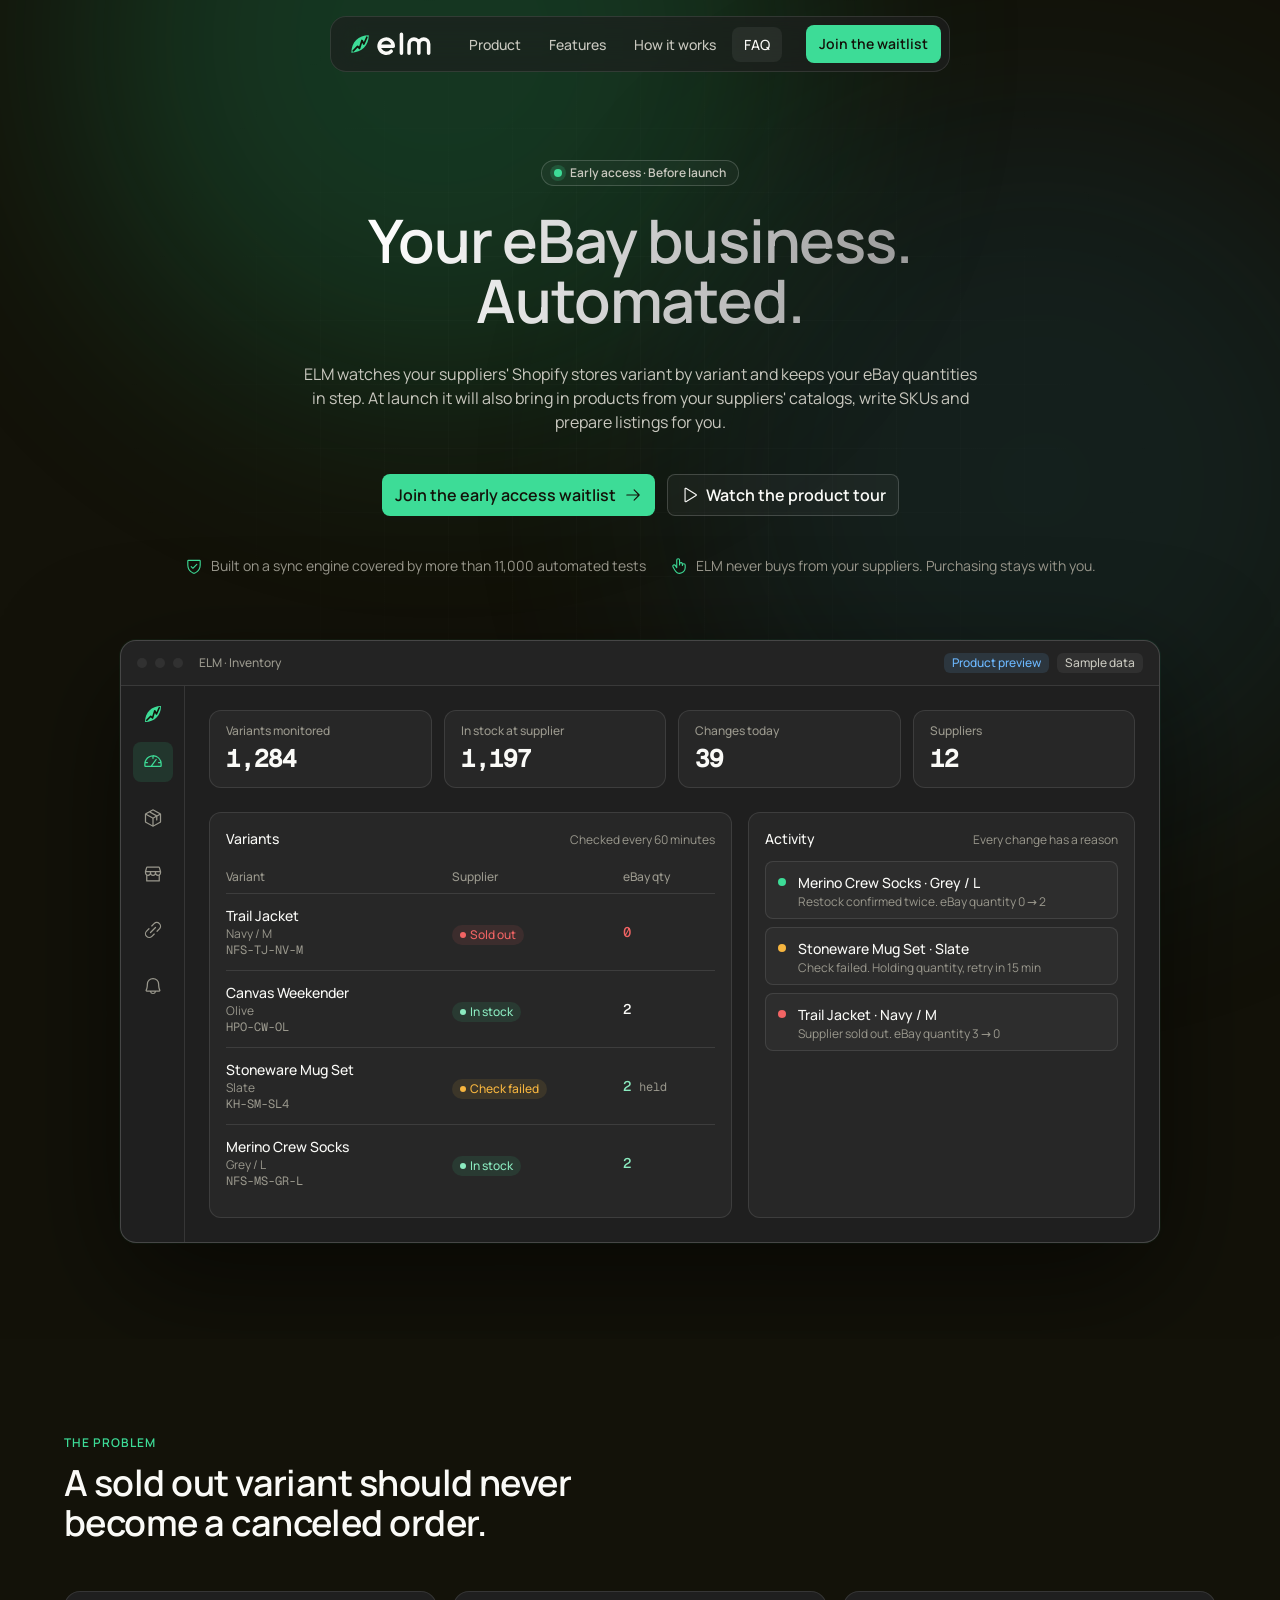
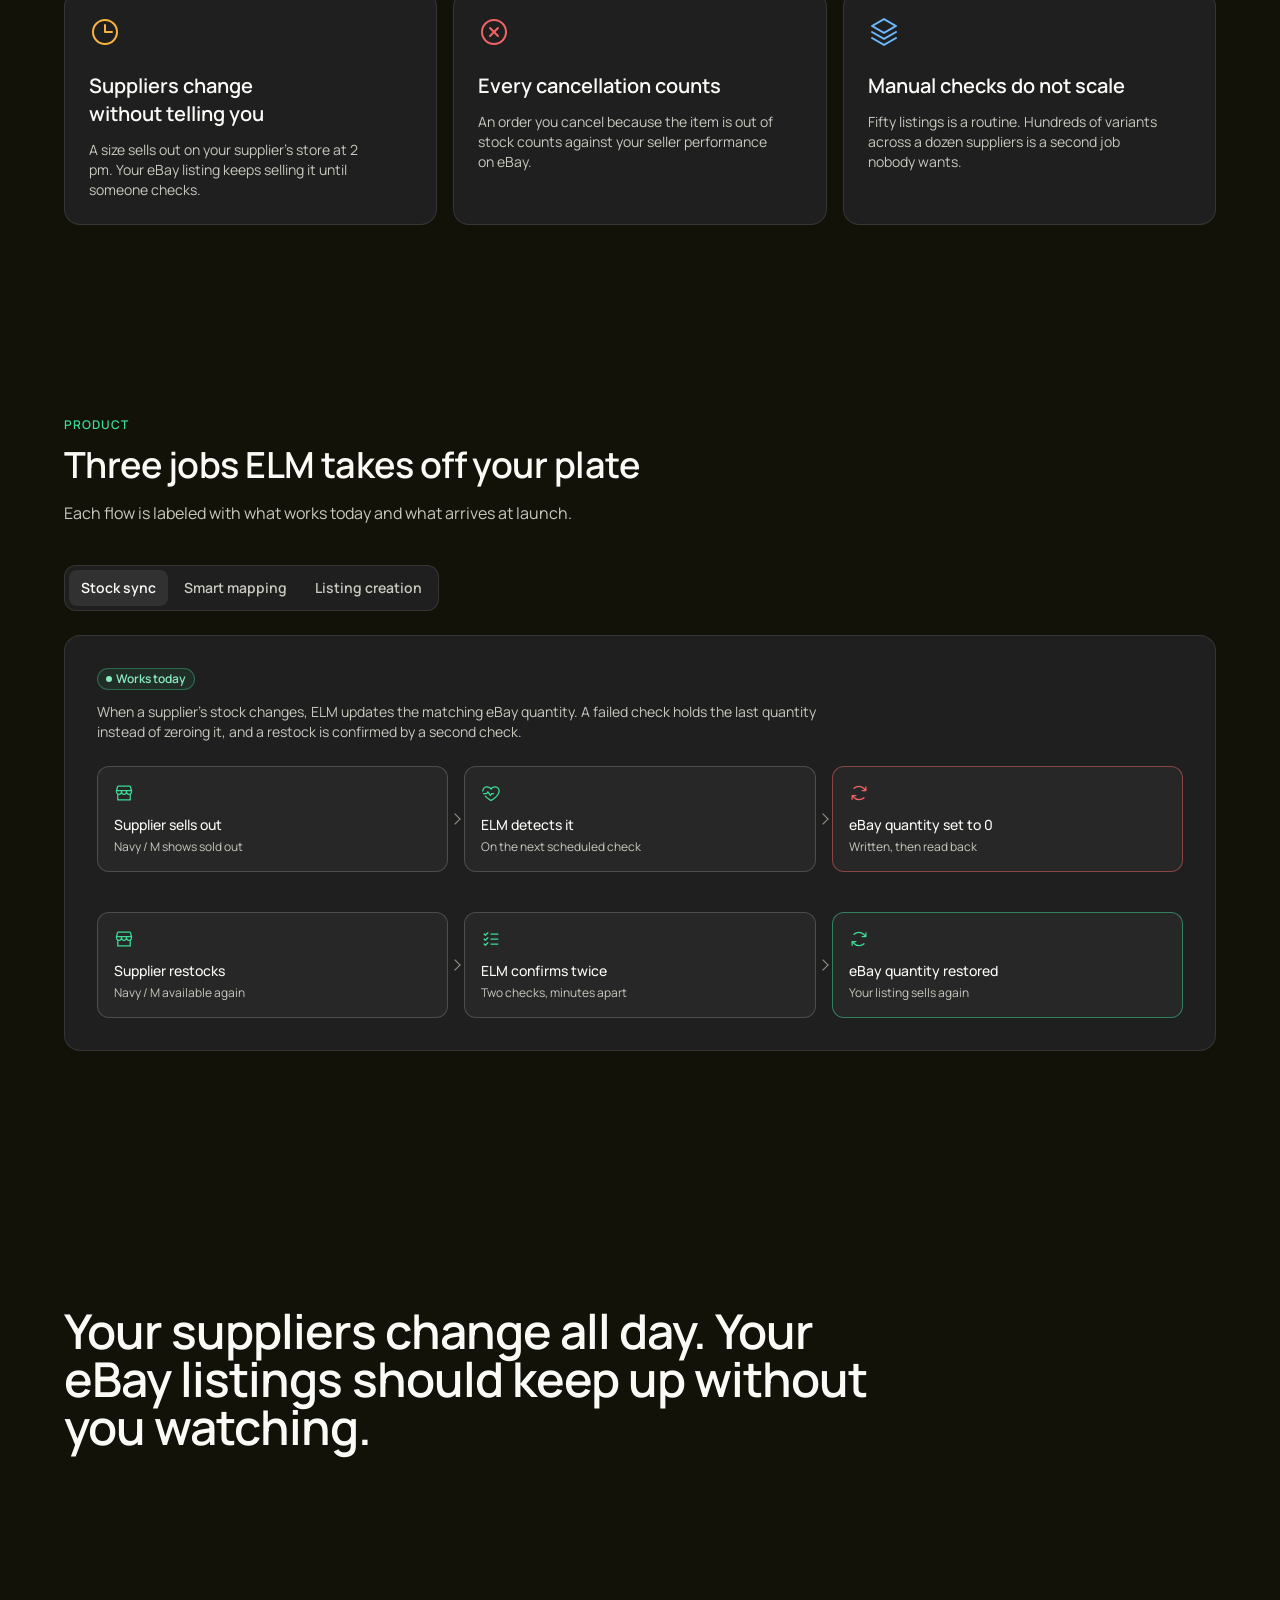
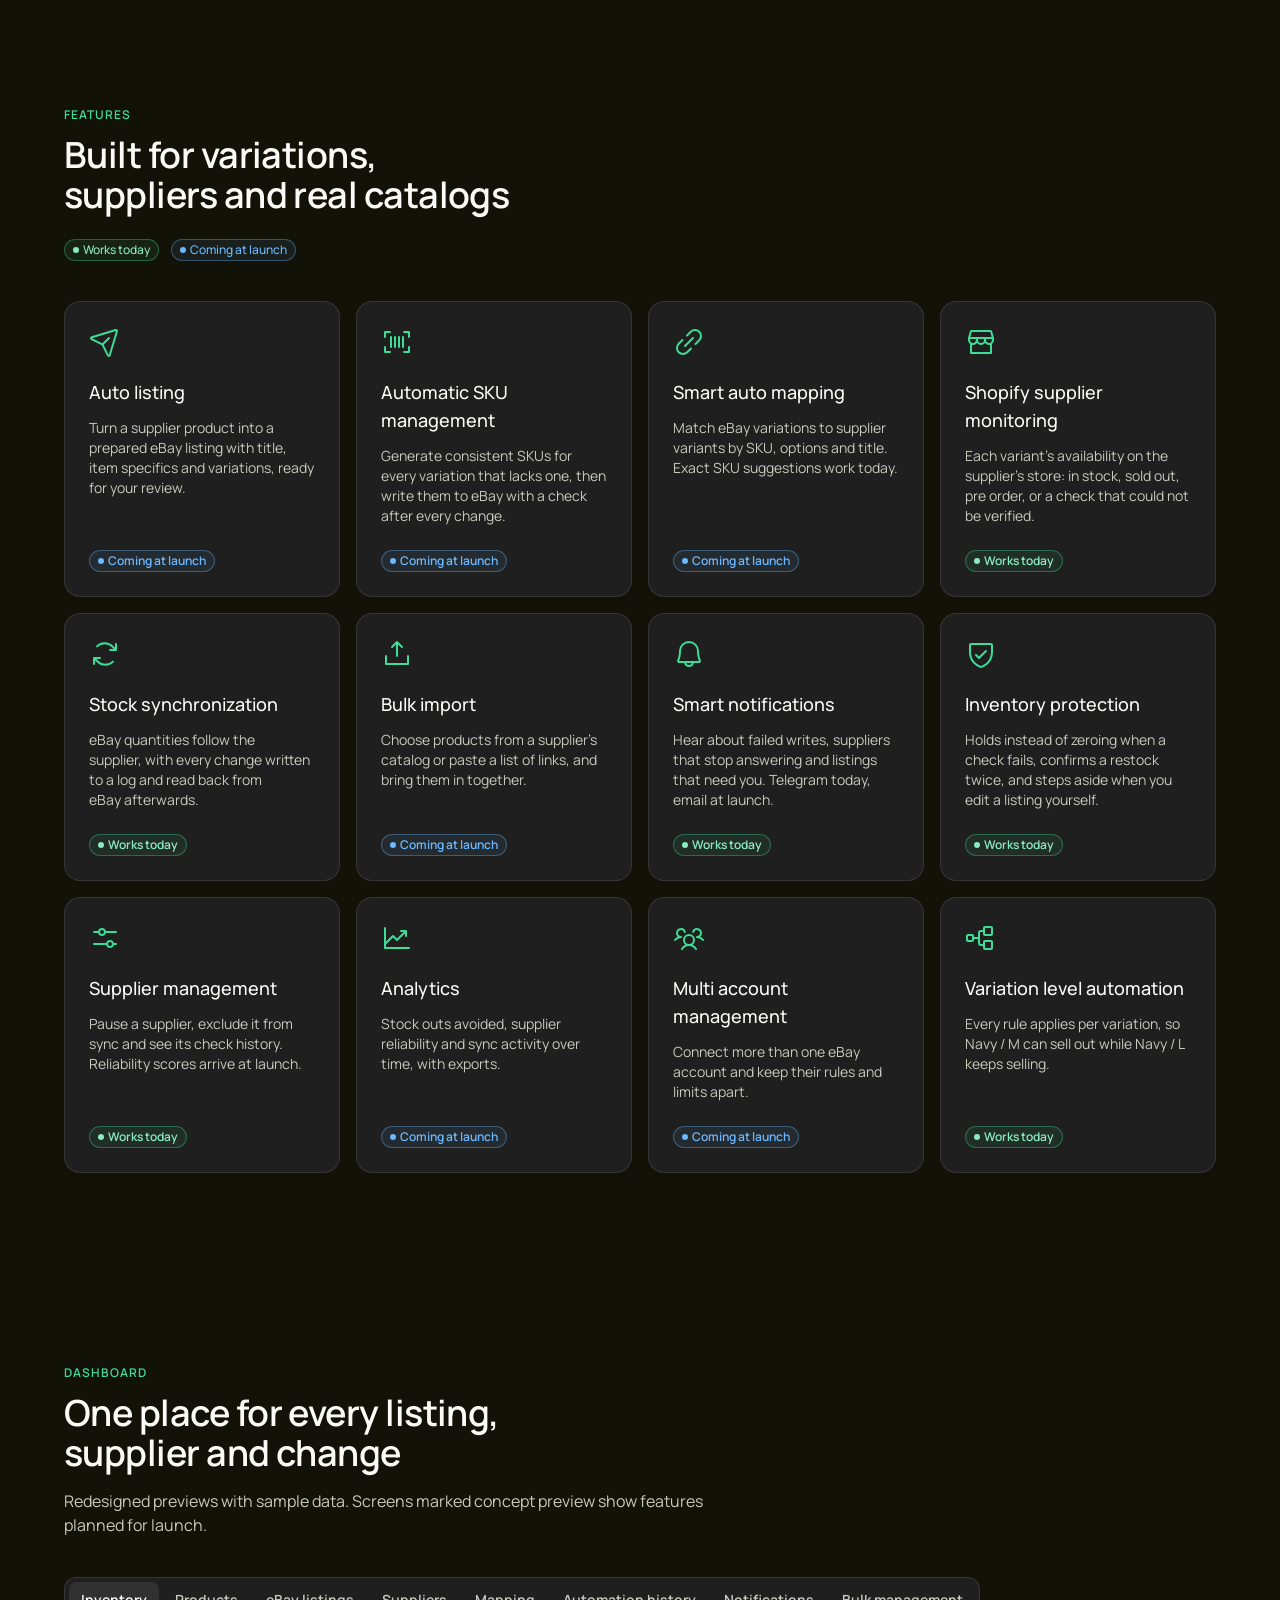
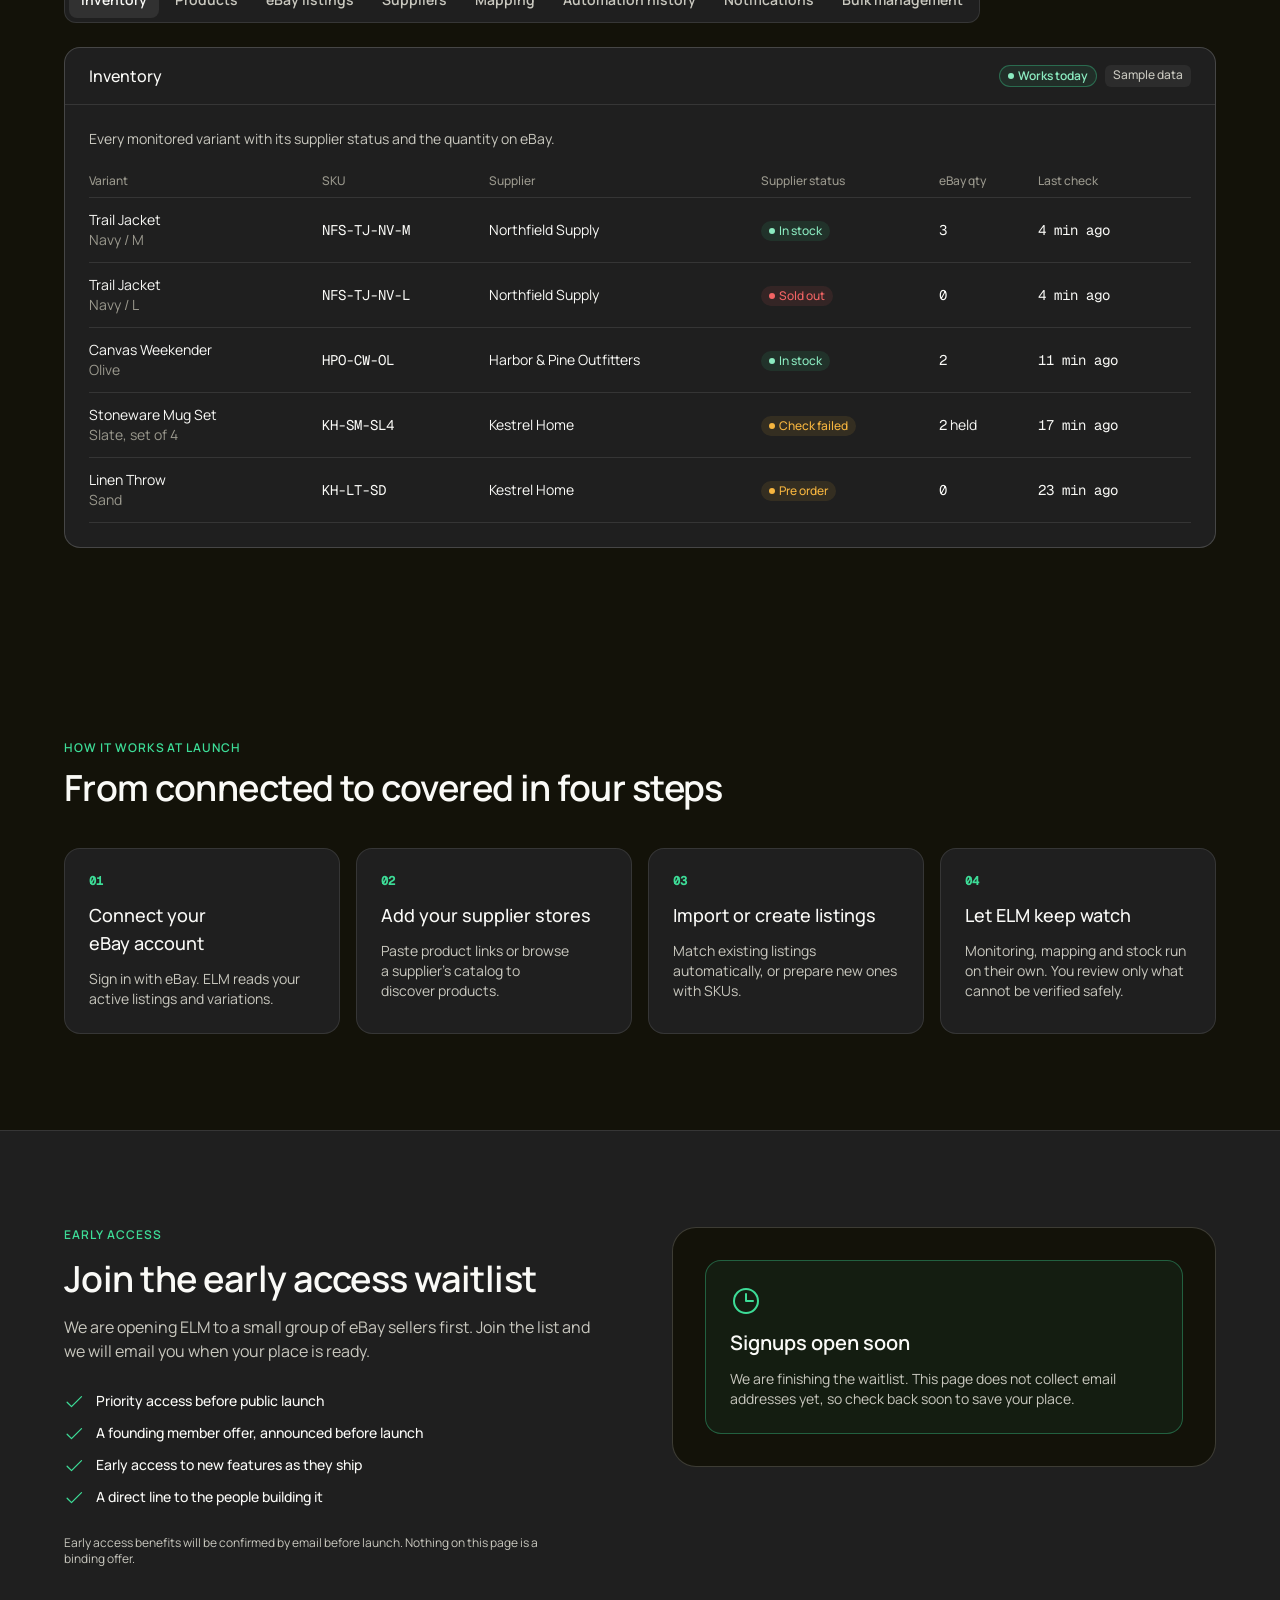
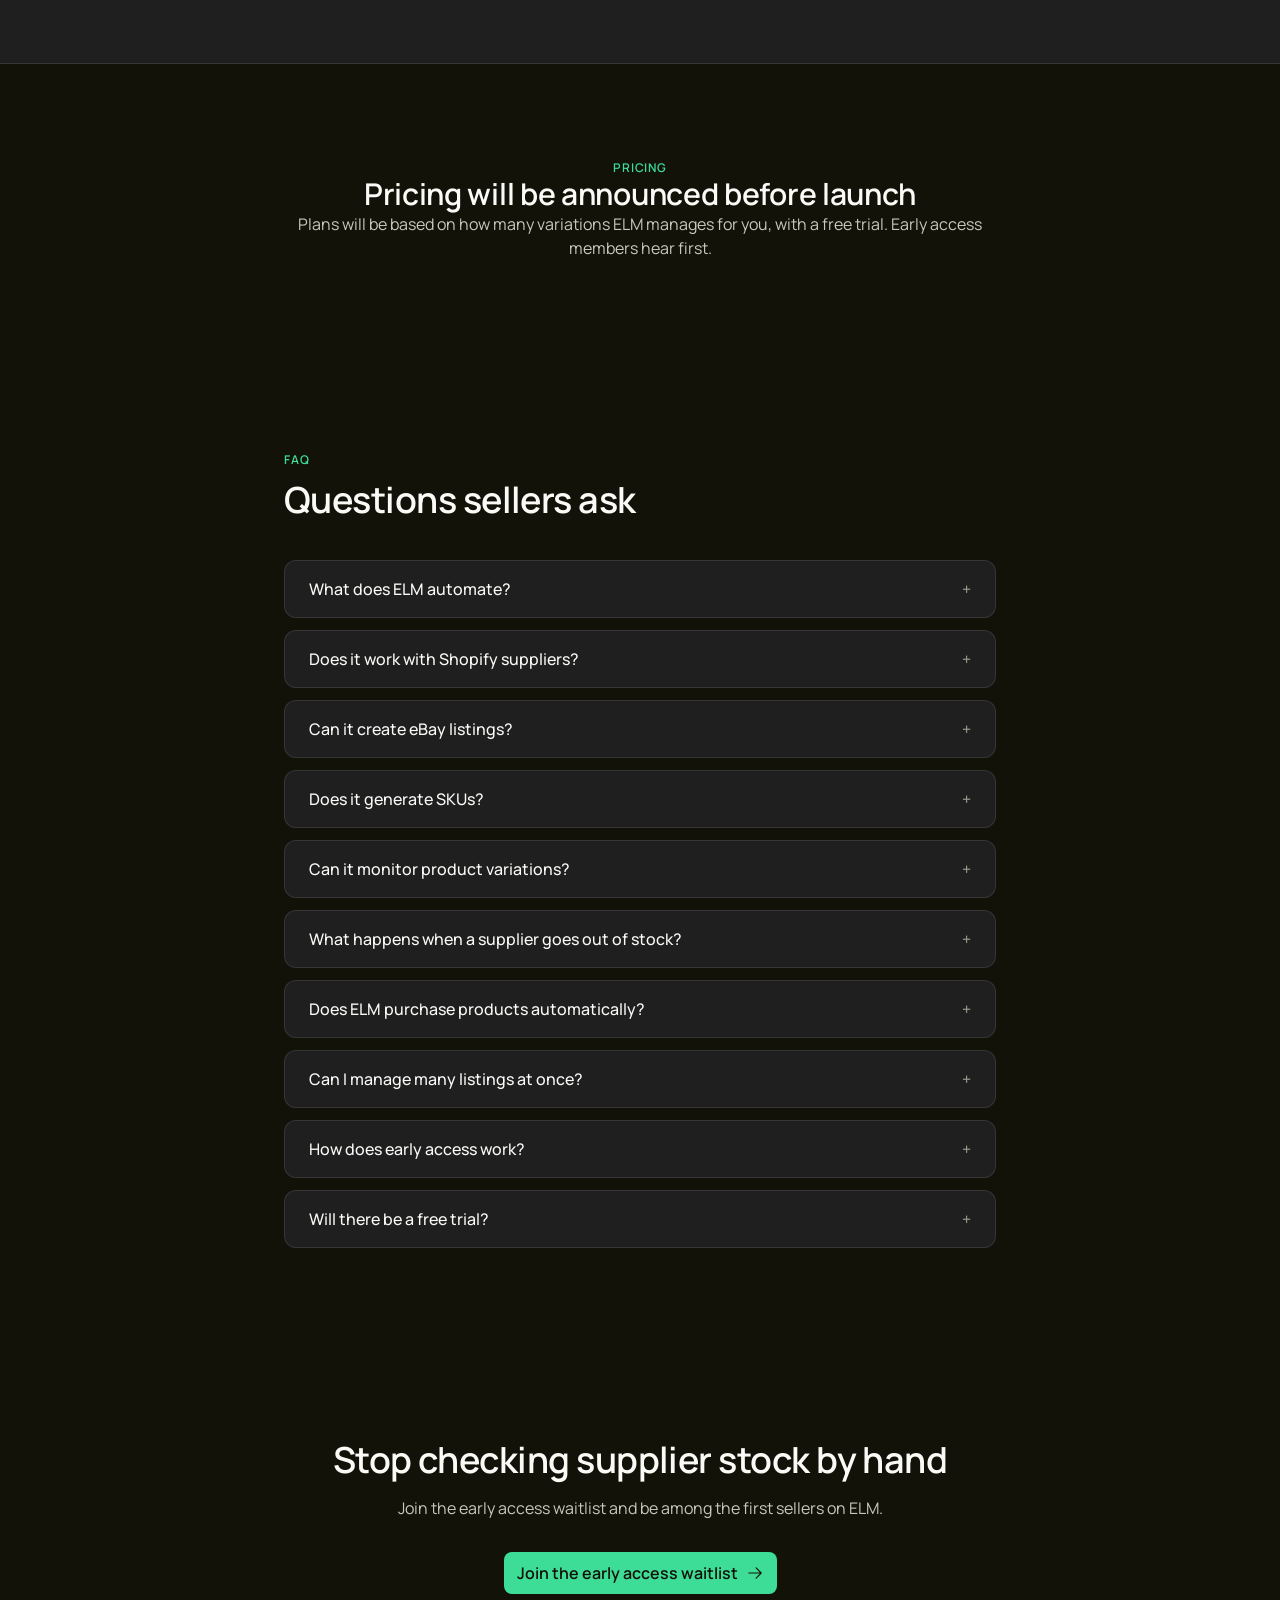
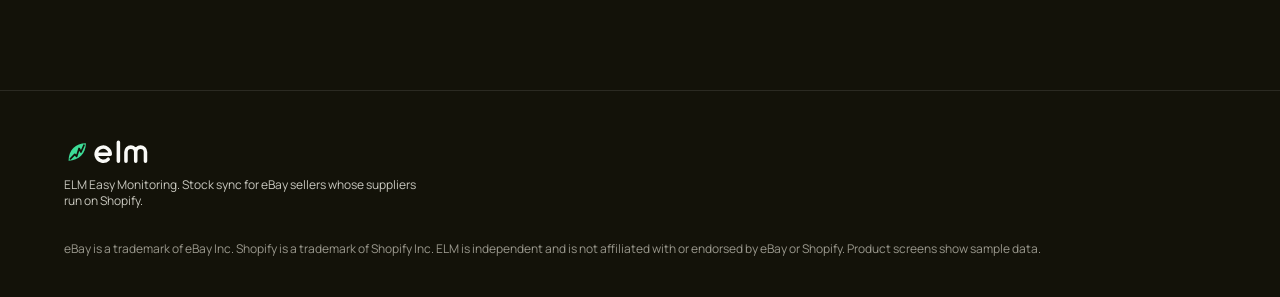
==== index.html @ cf402d4b "ELM pre-launch landing page" ====
<!doctype html>
<html lang="en" class="no-js" data-mode="static">
<head>
  <meta charset="utf-8">
  <meta name="viewport" content="width=device-width, initial-scale=1">
  <title>ELM Easy Monitoring: eBay stock sync for sellers with Shopify suppliers</title>
  <meta name="description" content="ELM keeps your eBay quantities in step with suppliers that run on Shopify, variant by variant, and shows the reason for every change. Join the early access waitlist.">
  <meta name="theme-color" content="#131209">
  <meta name="color-scheme" content="dark">
  <link rel="canonical" href="https://bazzoka.github.io/elm-pre-launch/">
  <meta property="og:type" content="website">
  <meta property="og:site_name" content="ELM Easy Monitoring">
  <meta property="og:title" content="ELM Easy Monitoring: your eBay business, automated">
  <meta property="og:description" content="Stock sync for eBay sellers whose suppliers run on Shopify. Variant level, with a reason for every change. Join the early access waitlist.">
  <meta property="og:image" content="https://bazzoka.github.io/elm-pre-launch/static/img/og.png">
  <meta property="og:image:width" content="1200">
  <meta property="og:image:height" content="630">
  <meta property="og:image:alt" content="ELM logo with the line: your eBay business, automated.">
  <meta name="twitter:card" content="summary_large_image">
  <meta name="twitter:title" content="ELM Easy Monitoring">
  <meta name="twitter:description" content="Stock sync for eBay sellers whose suppliers run on Shopify. Join the early access waitlist.">
  <meta name="twitter:image" content="https://bazzoka.github.io/elm-pre-launch/static/img/og.png">
  <link rel="icon" type="image/svg+xml" href="favicon.svg">
  <link rel="apple-touch-icon" href="static/img/apple-touch-icon.png">
  <link rel="preload" href="brand/fonts/manrope-latin-600-normal.woff2" as="font" type="font/woff2" crossorigin>
  <link rel="preload" href="brand/fonts/manrope-latin-400-normal.woff2" as="font" type="font/woff2" crossorigin>
  <link rel="stylesheet" href="brand/tokens.css">
  <link rel="stylesheet" href="static/css/site.css">
  <script src="static/js/site.js" defer></script>
  <script type="application/ld+json">{"@context": "https://schema.org", "@type": "FAQPage", "mainEntity": [{"@type": "Question", "name": "What does ELM automate?", "acceptedAnswer": {"@type": "Answer", "text": "Today ELM watches your suppliers' product pages and updates the available quantity on your existing eBay listings and variations, with safety rules and a log of every change. At launch it adds product discovery, listing creation, SKU generation, smart mapping and bulk tools."}}, {"@type": "Question", "name": "Does it work with Shopify suppliers?", "acceptedAnswer": {"@type": "Answer", "text": "Yes. ELM is built for suppliers whose online stores run on Shopify. Some stores hide stock levels or block automated checks; ELM tells you when a store cannot be read reliably instead of guessing."}}, {"@type": "Question", "name": "Can it create eBay listings?", "acceptedAnswer": {"@type": "Answer", "text": "Listing creation is coming at launch. ELM will prepare listings from supplier products with titles, item specifics, variations and SKUs, and you review them before they go live. It is not available yet."}}, {"@type": "Question", "name": "Does it generate SKUs?", "acceptedAnswer": {"@type": "Answer", "text": "Automatic SKU generation is coming at launch. Today ELM reads the SKUs you already have and suggests mappings when they match exactly."}}, {"@type": "Question", "name": "Can it monitor product variations?", "acceptedAnswer": {"@type": "Answer", "text": "Yes, and this works today. Every check and every stock change is per variation, so one size or color can sell out without touching the others."}}, {"@type": "Question", "name": "What happens when a supplier goes out of stock?", "acceptedAnswer": {"@type": "Answer", "text": "On the next check ELM sets the matching eBay quantity to zero and records why. When the supplier restocks, ELM confirms it with a second check before selling again. If a check simply fails, ELM holds the last known quantity for a set time instead of zeroing your listing."}}, {"@type": "Question", "name": "Does ELM purchase products automatically?", "acceptedAnswer": {"@type": "Answer", "text": "No. ELM never buys from your suppliers or completes a checkout. You stay in control of where and how you buy, and you are responsible for following eBay's selling policies."}}, {"@type": "Question", "name": "Can I manage many listings at once?", "acceptedAnswer": {"@type": "Answer", "text": "Monitoring and sync already run across all mapped listings. Bulk import and bulk listing management arrive at launch."}}, {"@type": "Question", "name": "How does early access work?", "acceptedAnswer": {"@type": "Answer", "text": "Join the waitlist and confirm your email. We will invite sellers in small groups before public launch and email you when your place is ready. Early access benefits will be confirmed by email before launch."}}, {"@type": "Question", "name": "Will there be a free trial?", "acceptedAnswer": {"@type": "Answer", "text": "Yes, a free trial is planned for launch. Its length and limits will be announced with pricing."}}]}</script>
</head>
<body>
<a class="skip-link button-sm" href="#main">Skip to content</a>

<header class="nav-wrap">
  <nav class="nav" aria-label="Main">
    <a class="nav-logo" href="./" aria-label="ELM home"><img src="brand/logo/elm-logo-on-dark.svg" alt="ELM" width="99" height="30"></a>
    <ul class="nav-links" id="nav-links">
      <li><a class="title-4" href="#product">Product</a></li>
      <li><a class="title-4" href="#features">Features</a></li>
      <li><a class="title-4" href="#how">How it works</a></li>
      <li><a class="title-4" href="#faq">FAQ</a></li>
    </ul>
    <a class="btn btn-primary button-sm nav-cta" href="#waitlist" data-cta="nav">Join the waitlist</a>
    <button class="nav-toggle" type="button" aria-expanded="false" aria-controls="mobile-menu" aria-label="Open menu">
      <span></span><span></span>
    </button>
  </nav>
  <div class="mobile-menu" id="mobile-menu" hidden>
    <a class="heading-5" href="#product">Product</a>
    <a class="heading-5" href="#features">Features</a>
    <a class="heading-5" href="#how">How it works</a>
    <a class="heading-5" href="#faq">FAQ</a>
    <a class="btn btn-primary button-md" href="#waitlist" data-cta="mobile-menu">Join the waitlist</a>
  </div>
</header>

<main id="main">

  <!-- HERO -->
  <section class="hero" aria-labelledby="hero-title">
    <div class="hero-bg" aria-hidden="true"><div class="glow g1"></div><div class="glow g2"></div><div class="grid-lines"></div></div>
    <div class="container hero-inner">
      <p class="chip chip-brand caption-3"><span class="dot"></span>Early access · Before launch</p>
      <h1 id="hero-title" class="heading-1 hero-title">Your eBay business.<br>Automated.</h1>
      <p class="hero-sub body-3">ELM watches your suppliers' Shopify stores variant by variant and keeps your eBay quantities in step. At launch it will also bring in products from your suppliers' catalogs, write SKUs and prepare listings for you.</p>
      <div class="hero-actions">
        <a class="btn btn-primary button-md" href="#waitlist" data-cta="hero">Join the early access waitlist<svg class="i" aria-hidden="true"><use href="static/img/icons.svg#i-arrow-right"/></svg></a>
        <button class="btn btn-ghost button-md" type="button" data-open-video data-cta="hero-video"><svg class="i" aria-hidden="true"><use href="static/img/icons.svg#i-play"/></svg>Watch the product tour</button>
      </div>
      <ul class="proof caption-2">
        <li><svg class="i" aria-hidden="true"><use href="static/img/icons.svg#i-shield-check"/></svg>Built on a sync engine covered by more than 11,000 automated tests</li>
        <li><svg class="i" aria-hidden="true"><use href="static/img/icons.svg#i-hand-pointing"/></svg>ELM never buys from your suppliers. Purchasing stays with you.</li>
      </ul>
    </div>

    <div class="container">
      <figure class="app-frame reveal" aria-label="Product preview of the ELM dashboard with sample data">
        <div class="app-top">
          <span class="dots" aria-hidden="true"><i></i><i></i><i></i></span>
          <span class="caption-4 app-title">ELM · Inventory</span>
          <span class="label-row"><span class="tag caption-4">Product preview</span><span class="tag tag-muted caption-4">Sample data</span></span>
        </div>
        <div class="app-body">
          <aside class="app-side" aria-hidden="true">
            <img src="brand/logo/elm-mark.svg" alt="" width="24" height="24">
            <span class="side-item on"><svg class="i"><use href="static/img/icons.svg#i-gauge"/></svg></span>
            <span class="side-item"><svg class="i"><use href="static/img/icons.svg#i-package"/></svg></span>
            <span class="side-item"><svg class="i"><use href="static/img/icons.svg#i-storefront"/></svg></span>
            <span class="side-item"><svg class="i"><use href="static/img/icons.svg#i-link-simple"/></svg></span>
            <span class="side-item"><svg class="i"><use href="static/img/icons.svg#i-bell"/></svg></span>
          </aside>
          <div class="app-main">
            <div class="kpis">
              <div class="kpi"><span class="caption-4">Variants monitored</span><span class="heading-5 mono">1,284</span></div>
              <div class="kpi"><span class="caption-4">In stock at supplier</span><span class="heading-5 mono">1,197</span></div>
              <div class="kpi"><span class="caption-4">Changes today</span><span class="heading-5 mono" id="kpi-changes">37</span></div>
              <div class="kpi"><span class="caption-4">Suppliers</span><span class="heading-5 mono">12</span></div>
            </div>
            <div class="app-grid">
              <div class="panel">
                <div class="panel-head"><span class="title-4">Variants</span><span class="caption-5 muted">Checked every 60 minutes</span></div>
                <table class="vt" aria-label="Sample variants">
                  <thead><tr><th class="caption-4">Variant</th><th class="caption-4">Supplier</th><th class="caption-4">eBay qty</th></tr></thead>
                  <tbody id="hero-rows">
                    <tr data-row="0"><td><span class="body-5">Trail Jacket</span><span class="caption-5 muted">Navy / M</span><span class="caption-5 muted mono">NFS-TJ-NV-M</span></td><td><span class="st st-in caption-4">In stock</span></td><td class="mono body-5 q">3</td></tr>
                    <tr data-row="1"><td><span class="body-5">Canvas Weekender</span><span class="caption-5 muted">Olive</span><span class="caption-5 muted mono">HPO-CW-OL</span></td><td><span class="st st-in caption-4">In stock</span></td><td class="mono body-5 q">2</td></tr>
                    <tr data-row="2"><td><span class="body-5">Stoneware Mug Set</span><span class="caption-5 muted">Slate</span><span class="caption-5 muted mono">KH-SM-SL4</span></td><td><span class="st st-unk caption-4">Check failed</span></td><td class="mono body-5 q">2 <span class="caption-5 muted">held</span></td></tr>
                    <tr data-row="3"><td><span class="body-5">Merino Crew Socks</span><span class="caption-5 muted">Grey / L</span><span class="caption-5 muted mono">NFS-MS-GR-L</span></td><td><span class="st st-out caption-4">Sold out</span></td><td class="mono body-5 q">0</td></tr>
                  </tbody>
                </table>
              </div>
              <div class="panel feed-panel">
                <div class="panel-head"><span class="title-4">Activity</span><span class="caption-5 muted">Every change has a reason</span></div>
                <ol class="feed" id="hero-feed" aria-live="off"></ol>
              </div>
            </div>
          </div>
        </div>
      </figure>
    </div>
  </section>

  <!-- PROBLEM -->
  <section class="section" id="problem" aria-labelledby="problem-title">
    <div class="container">
      <p class="eyebrow caption-3">The problem</p>
      <h2 id="problem-title" class="heading-3 section-title reveal">A sold out variant should never<br>become a canceled order.</h2>
      <div class="cards-3">
        <article class="card reveal">
          <svg class="i i-lg amber" aria-hidden="true"><use href="static/img/icons.svg#i-clock"/></svg>
          <h3 class="heading-6">Suppliers change without telling you</h3>
          <p class="body-6 muted">A size sells out on your supplier's store at 2 pm. Your eBay listing keeps selling it until someone checks.</p>
        </article>
        <article class="card reveal">
          <svg class="i i-lg red" aria-hidden="true"><use href="static/img/icons.svg#i-x-circle"/></svg>
          <h3 class="heading-6">Every cancellation counts</h3>
          <p class="body-6 muted">An order you cancel because the item is out of stock counts against your seller performance on eBay.</p>
        </article>
        <article class="card reveal">
          <svg class="i i-lg sky" aria-hidden="true"><use href="static/img/icons.svg#i-stack"/></svg>
          <h3 class="heading-6">Manual checks do not scale</h3>
          <p class="body-6 muted">Fifty listings is a routine. Hundreds of variants across a dozen suppliers is a second job nobody wants.</p>
        </article>
      </div>
    </div>
  </section>

  <!-- WORKFLOWS -->
  <section class="section" id="product" aria-labelledby="product-title">
    <div class="container">
      <p class="eyebrow caption-3">Product</p>
      <h2 id="product-title" class="heading-3 section-title reveal">Three jobs ELM takes off your plate</h2>
      <p class="section-sub body-3 muted reveal">Each flow is labeled with what works today and what arrives at launch.</p>
      <div class="tabs" role="tablist" aria-label="Workflows">
        <button class="tab button-sm" role="tab" id="tab-sync" aria-controls="wf-sync" aria-selected="true">Stock sync</button>
        <button class="tab button-sm" role="tab" id="tab-map" aria-controls="wf-map" aria-selected="false" tabindex="-1">Smart mapping</button>
        <button class="tab button-sm" role="tab" id="tab-list" aria-controls="wf-list" aria-selected="false" tabindex="-1">Listing creation</button>
      </div>

      <div class="wf" role="tabpanel" id="wf-sync" aria-labelledby="tab-sync">
        <div class="wf-head"><span class="status status-today caption-3">Works today</span><p class="body-6 muted">When a supplier's stock changes, ELM updates the matching eBay quantity. A failed check holds the last quantity instead of zeroing it, and a restock is confirmed by a second check.</p></div>
        <div class="wf-lanes">
          <ol class="pipeline" aria-label="Supplier sells out">
            <li><svg class="i" aria-hidden="true"><use href="static/img/icons.svg#i-storefront"/></svg><span class="title-4">Supplier sells out</span><span class="caption-5 muted">Navy / M shows sold out</span></li>
            <li><svg class="i" aria-hidden="true"><use href="static/img/icons.svg#i-heartbeat"/></svg><span class="title-4">ELM detects it</span><span class="caption-5 muted">On the next scheduled check</span></li>
            <li class="end red-end"><svg class="i" aria-hidden="true"><use href="static/img/icons.svg#i-arrows-clockwise"/></svg><span class="title-4">eBay quantity set to 0</span><span class="caption-5 muted">Written, then read back</span></li>
          </ol>
          <ol class="pipeline" aria-label="Supplier restocks">
            <li><svg class="i" aria-hidden="true"><use href="static/img/icons.svg#i-storefront"/></svg><span class="title-4">Supplier restocks</span><span class="caption-5 muted">Navy / M available again</span></li>
            <li><svg class="i" aria-hidden="true"><use href="static/img/icons.svg#i-list-checks"/></svg><span class="title-4">ELM confirms twice</span><span class="caption-5 muted">Two checks, minutes apart</span></li>
            <li class="end green-end"><svg class="i" aria-hidden="true"><use href="static/img/icons.svg#i-arrows-clockwise"/></svg><span class="title-4">eBay quantity restored</span><span class="caption-5 muted">Your listing sells again</span></li>
          </ol>
        </div>
      </div>

      <div class="wf" role="tabpanel" id="wf-map" aria-labelledby="tab-map" hidden>
        <div class="wf-head"><span class="status status-mixed caption-3">Exact SKU match works today · Option and title matching at launch</span><p class="body-6 muted">ELM links each eBay variation to the supplier variant it depends on. Only a verified mapping can change your stock. Anything uncertain waits for your review.</p></div>
        <ol class="pipeline pipeline-6" aria-label="Mapping steps">
          <li><svg class="i" aria-hidden="true"><use href="static/img/icons.svg#i-tag"/></svg><span class="title-4">eBay listing</span><span class="caption-5 muted">Read from your account</span></li>
          <li><svg class="i" aria-hidden="true"><use href="static/img/icons.svg#i-magnifying-glass"/></svg><span class="title-4">Product identified</span><span class="caption-5 muted">By SKU, options, title</span></li>
          <li><svg class="i" aria-hidden="true"><use href="static/img/icons.svg#i-storefront"/></svg><span class="title-4">Supplier match</span><span class="caption-5 muted">The store you buy from</span></li>
          <li><svg class="i" aria-hidden="true"><use href="static/img/icons.svg#i-tree-structure"/></svg><span class="title-4">Variation match</span><span class="caption-5 muted">Navy / M to Navy / M</span></li>
          <li><svg class="i" aria-hidden="true"><use href="static/img/icons.svg#i-check-circle"/></svg><span class="title-4">Verified mapping</span><span class="caption-5 muted">Checked before sync</span></li>
          <li class="end green-end"><svg class="i" aria-hidden="true"><use href="static/img/icons.svg#i-heartbeat"/></svg><span class="title-4">Monitoring on</span><span class="caption-5 muted">Stock follows the supplier</span></li>
        </ol>
      </div>

      <div class="wf" role="tabpanel" id="wf-list" aria-labelledby="tab-list" hidden>
        <div class="wf-head"><span class="status status-launch caption-3">Coming at launch · Concept preview</span><p class="body-6 muted">Start from a supplier's store, pick products, and ELM prepares eBay listings with SKUs and variations for you to review and publish.</p></div>
        <ol class="pipeline pipeline-6" aria-label="Listing creation steps">
          <li><svg class="i" aria-hidden="true"><use href="static/img/icons.svg#i-link-simple"/></svg><span class="title-4">Supplier URL</span><span class="caption-5 muted">Paste a store link</span></li>
          <li><svg class="i" aria-hidden="true"><use href="static/img/icons.svg#i-magnifying-glass"/></svg><span class="title-4">Discover products</span><span class="caption-5 muted">Browse the catalog</span></li>
          <li><svg class="i" aria-hidden="true"><use href="static/img/icons.svg#i-list-checks"/></svg><span class="title-4">Select products</span><span class="caption-5 muted">One or hundreds</span></li>
          <li><svg class="i" aria-hidden="true"><use href="static/img/icons.svg#i-barcode"/></svg><span class="title-4">Generate SKUs</span><span class="caption-5 muted">One scheme, every variation</span></li>
          <li><svg class="i" aria-hidden="true"><use href="static/img/icons.svg#i-paper-plane-tilt"/></svg><span class="title-4">Create eBay listings</span><span class="caption-5 muted">Reviewed, then published</span></li>
          <li class="end green-end"><svg class="i" aria-hidden="true"><use href="static/img/icons.svg#i-heartbeat"/></svg><span class="title-4">Start monitoring</span><span class="caption-5 muted">Mapped from day one</span></li>
        </ol>
      </div>
    </div>
  </section>

  <!-- TAGLINE REVEAL -->
  <section class="section tagline" aria-label="What ELM does">
    <div class="container">
      <p class="heading-2 tagline-text" data-words>Your suppliers change all day. Your eBay listings should keep up without you watching.</p>
    </div>
  </section>

  <!-- FEATURES -->
  <section class="section" id="features" aria-labelledby="features-title">
    <div class="container">
      <p class="eyebrow caption-3">Features</p>
      <h2 id="features-title" class="heading-3 section-title reveal">Built for variations, suppliers and real catalogs</h2>
      <div class="legend caption-4"><span class="status status-today">Works today</span><span class="status status-launch">Coming at launch</span></div>
      <div class="features" id="feature-grid">
        <article class="feature reveal"><svg class="i i-lg" aria-hidden="true"><use href="static/img/icons.svg#i-paper-plane-tilt"/></svg><h3 class="title-2">Auto listing</h3><p class="body-6 muted">Turn a supplier product into a prepared eBay listing with title, item specifics and variations, ready for your review.</p><span class="status status-launch caption-3">Coming at launch</span></article>
        <article class="feature reveal"><svg class="i i-lg" aria-hidden="true"><use href="static/img/icons.svg#i-barcode"/></svg><h3 class="title-2">Automatic SKU management</h3><p class="body-6 muted">Generate consistent SKUs for every variation that lacks one, then write them to eBay with a check after every change.</p><span class="status status-launch caption-3">Coming at launch</span></article>
        <article class="feature reveal"><svg class="i i-lg" aria-hidden="true"><use href="static/img/icons.svg#i-link-simple"/></svg><h3 class="title-2">Smart auto mapping</h3><p class="body-6 muted">Match eBay variations to supplier variants by SKU, options and title. Exact SKU suggestions work today.</p><span class="status status-launch caption-3">Coming at launch</span></article>
        <article class="feature reveal"><svg class="i i-lg" aria-hidden="true"><use href="static/img/icons.svg#i-storefront"/></svg><h3 class="title-2">Shopify supplier monitoring</h3><p class="body-6 muted">Each variant's availability on the supplier's store: in stock, sold out, pre order, or a check that could not be verified.</p><span class="status status-today caption-3">Works today</span></article>
        <article class="feature reveal"><svg class="i i-lg" aria-hidden="true"><use href="static/img/icons.svg#i-arrows-clockwise"/></svg><h3 class="title-2">Stock synchronization</h3><p class="body-6 muted">eBay quantities follow the supplier, with every change written to a log and read back from eBay afterwards.</p><span class="status status-today caption-3">Works today</span></article>
        <article class="feature reveal"><svg class="i i-lg" aria-hidden="true"><use href="static/img/icons.svg#i-upload-simple"/></svg><h3 class="title-2">Bulk import</h3><p class="body-6 muted">Choose products from a supplier's catalog or paste a list of links, and bring them in together.</p><span class="status status-launch caption-3">Coming at launch</span></article>
        <article class="feature reveal"><svg class="i i-lg" aria-hidden="true"><use href="static/img/icons.svg#i-bell"/></svg><h3 class="title-2">Smart notifications</h3><p class="body-6 muted">Hear about failed writes, suppliers that stop answering and listings that need you. Telegram today, email at launch.</p><span class="status status-today caption-3">Works today</span></article>
        <article class="feature reveal"><svg class="i i-lg" aria-hidden="true"><use href="static/img/icons.svg#i-shield-check"/></svg><h3 class="title-2">Inventory protection</h3><p class="body-6 muted">Holds instead of zeroing when a check fails, confirms a restock twice, and steps aside when you edit a listing yourself.</p><span class="status status-today caption-3">Works today</span></article>
        <article class="feature reveal"><svg class="i i-lg" aria-hidden="true"><use href="static/img/icons.svg#i-sliders-horizontal"/></svg><h3 class="title-2">Supplier management</h3><p class="body-6 muted">Pause a supplier, exclude it from sync and see its check history. Reliability scores arrive at launch.</p><span class="status status-today caption-3">Works today</span></article>
        <article class="feature reveal"><svg class="i i-lg" aria-hidden="true"><use href="static/img/icons.svg#i-chart-line-up"/></svg><h3 class="title-2">Analytics</h3><p class="body-6 muted">Stock outs avoided, supplier reliability and sync activity over time, with exports.</p><span class="status status-launch caption-3">Coming at launch</span></article>
        <article class="feature reveal"><svg class="i i-lg" aria-hidden="true"><use href="static/img/icons.svg#i-users-three"/></svg><h3 class="title-2">Multi account management</h3><p class="body-6 muted">Connect more than one eBay account and keep their rules and limits apart.</p><span class="status status-launch caption-3">Coming at launch</span></article>
        <article class="feature reveal"><svg class="i i-lg" aria-hidden="true"><use href="static/img/icons.svg#i-tree-structure"/></svg><h3 class="title-2">Variation level automation</h3><p class="body-6 muted">Every rule applies per variation, so Navy / M can sell out while Navy / L keeps selling.</p><span class="status status-today caption-3">Works today</span></article>
      </div>
    </div>
  </section>

  <!-- DASHBOARD SHOWCASE -->
  <section class="section" id="showcase" aria-labelledby="showcase-title">
    <div class="container">
      <p class="eyebrow caption-3">Dashboard</p>
      <h2 id="showcase-title" class="heading-3 section-title reveal">One place for every listing, supplier and change</h2>
      <p class="section-sub body-3 muted reveal">Redesigned previews with sample data. Screens marked concept preview show features planned for launch.</p>
      <div class="tabs tabs-scroll" role="tablist" aria-label="Dashboard screens" id="showcase-tabs"></div>
      <div class="showcase-frame" id="showcase-panel" role="tabpanel" aria-live="polite"></div>
    </div>
  </section>

  <!-- HOW IT WORKS -->
  <section class="section" id="how" aria-labelledby="how-title">
    <div class="container">
      <p class="eyebrow caption-3">How it works at launch</p>
      <h2 id="how-title" class="heading-3 section-title reveal">From connected to covered in four steps</h2>
      <ol class="steps">
        <li class="step reveal"><span class="step-n mono caption-3">01</span><h3 class="title-2">Connect your eBay account</h3><p class="body-6 muted">Sign in with eBay. ELM reads your active listings and variations.</p></li>
        <li class="step reveal"><span class="step-n mono caption-3">02</span><h3 class="title-2">Add your supplier stores</h3><p class="body-6 muted">Paste product links or browse a supplier's catalog to discover products.</p></li>
        <li class="step reveal"><span class="step-n mono caption-3">03</span><h3 class="title-2">Import or create listings</h3><p class="body-6 muted">Match existing listings automatically, or prepare new ones with SKUs.</p></li>
        <li class="step reveal"><span class="step-n mono caption-3">04</span><h3 class="title-2">Let ELM keep watch</h3><p class="body-6 muted">Monitoring, mapping and stock run on their own. You review only what cannot be verified safely.</p></li>
      </ol>
    </div>
  </section>

  <!-- WAITLIST -->
  <section class="section waitlist" id="waitlist" aria-labelledby="waitlist-title">
    <div class="container waitlist-grid">
      <div class="waitlist-copy">
        <p class="eyebrow caption-3">Early access</p>
        <h2 id="waitlist-title" class="heading-3">Join the early access waitlist</h2>
        <p class="body-3 muted">We are opening ELM to a small group of eBay sellers first. Join the list and we will email you when your place is ready.</p>
        <ul class="benefits">
          <li><svg class="i" aria-hidden="true"><use href="static/img/icons.svg#i-check"/></svg><span class="body-5">Priority access before public launch</span></li>
          <li><svg class="i" aria-hidden="true"><use href="static/img/icons.svg#i-check"/></svg><span class="body-5">A founding member offer, announced before launch</span></li>
          <li><svg class="i" aria-hidden="true"><use href="static/img/icons.svg#i-check"/></svg><span class="body-5">Early access to new features as they ship</span></li>
          <li><svg class="i" aria-hidden="true"><use href="static/img/icons.svg#i-check"/></svg><span class="body-5">A direct line to the people building it</span></li>
        </ul>
        <p class="caption-5 muted">Early access benefits will be confirmed by email before launch. Nothing on this page is a binding offer.</p>
      </div>

      <div class="waitlist-card">
        <div class="success" id="signups-soon" tabindex="-1">
          <svg class="i i-lg green" aria-hidden="true"><use href="static/img/icons.svg#i-clock"/></svg>
          <h3 class="heading-6">Signups open soon</h3>
          <p class="body-6 muted">We are finishing the waitlist. This page does not collect email addresses yet, so check back soon to save your place.</p>
        </div>
      </div>
    </div>
  </section>

  <!-- PRICING -->
  <section class="section" id="pricing" aria-labelledby="pricing-title">
    <div class="container narrow center">
      <p class="eyebrow caption-3">Pricing</p>
      <h2 id="pricing-title" class="heading-4">Pricing will be announced before launch</h2>
      <p class="body-3 muted">Plans will be based on how many variations ELM manages for you, with a free trial. Early access members hear first.</p>
    </div>
  </section>

  <!-- FAQ -->
  <section class="section" id="faq" aria-labelledby="faq-title">
    <div class="container narrow">
      <p class="eyebrow caption-3">FAQ</p>
      <h2 id="faq-title" class="heading-3 section-title">Questions sellers ask</h2>
      <div class="faq" id="faq-list">
        <details><summary class="title-3">What does ELM automate?</summary><p class="body-6 muted">Today ELM watches your suppliers' product pages and updates the available quantity on your existing eBay listings and variations, with safety rules and a log of every change. At launch it adds product discovery, listing creation, SKU generation, smart mapping and bulk tools.</p></details>
        <details><summary class="title-3">Does it work with Shopify suppliers?</summary><p class="body-6 muted">Yes. ELM is built for suppliers whose online stores run on Shopify. Some stores hide stock levels or block automated checks; ELM tells you when a store cannot be read reliably instead of guessing.</p></details>
        <details><summary class="title-3">Can it create eBay listings?</summary><p class="body-6 muted">Listing creation is coming at launch. ELM will prepare listings from supplier products with titles, item specifics, variations and SKUs, and you review them before they go live. It is not available yet.</p></details>
        <details><summary class="title-3">Does it generate SKUs?</summary><p class="body-6 muted">Automatic SKU generation is coming at launch. Today ELM reads the SKUs you already have and suggests mappings when they match exactly.</p></details>
        <details><summary class="title-3">Can it monitor product variations?</summary><p class="body-6 muted">Yes, and this works today. Every check and every stock change is per variation, so one size or color can sell out without touching the others.</p></details>
        <details><summary class="title-3">What happens when a supplier goes out of stock?</summary><p class="body-6 muted">On the next check ELM sets the matching eBay quantity to zero and records why. When the supplier restocks, ELM confirms it with a second check before selling again. If a check simply fails, ELM holds the last known quantity for a set time instead of zeroing your listing.</p></details>
        <details><summary class="title-3">Does ELM purchase products automatically?</summary><p class="body-6 muted">No. ELM never buys from your suppliers or completes a checkout. You stay in control of where and how you buy, and you are responsible for following eBay's selling policies.</p></details>
        <details><summary class="title-3">Can I manage many listings at once?</summary><p class="body-6 muted">Monitoring and sync already run across all mapped listings. Bulk import and bulk listing management arrive at launch.</p></details>
        <details><summary class="title-3">How does early access work?</summary><p class="body-6 muted">Join the waitlist and confirm your email. We will invite sellers in small groups before public launch and email you when your place is ready. Early access benefits will be confirmed by email before launch.</p></details>
        <details><summary class="title-3">Will there be a free trial?</summary><p class="body-6 muted">Yes, a free trial is planned for launch. Its length and limits will be announced with pricing.</p></details>
      </div>
    </div>
  </section>

  <!-- FINAL CTA -->
  <section class="section final" aria-labelledby="final-title">
    <div class="container center">
      <h2 id="final-title" class="heading-3">Stop checking supplier stock by hand</h2>
      <p class="body-3 muted">Join the early access waitlist and be among the first sellers on ELM.</p>
      <a class="btn btn-primary button-md" href="#waitlist" data-cta="final">Join the early access waitlist<svg class="i" aria-hidden="true"><use href="static/img/icons.svg#i-arrow-right"/></svg></a>
    </div>
  </section>
</main>

<footer class="footer">
  <div class="container footer-inner">
    <div>
      <img src="brand/logo/elm-logo-on-dark.svg" alt="ELM" width="86" height="26">
      <p class="caption-5 muted">ELM Easy Monitoring. Stock sync for eBay sellers whose suppliers run on Shopify.</p>
    </div>
  </div>
  <div class="container">
    <p class="caption-5 muted legal">eBay is a trademark of eBay Inc. Shopify is a trademark of Shopify Inc. ELM is independent and is not affiliated with or endorsed by eBay or Shopify. Product screens show sample data.</p>
  </div>
</footer>

<div class="modal" id="video-modal" role="dialog" aria-modal="true" aria-labelledby="video-title" hidden>
  <div class="modal-box">
    <div class="modal-head"><h2 id="video-title" class="title-2">ELM product tour</h2><button class="icon-btn" type="button" data-close-video aria-label="Close"><svg class="i" aria-hidden="true"><use href="static/img/icons.svg#i-x"/></svg></button></div>
    <div class="video-wrap" id="video-wrap">
      <video id="tour" controls playsinline preload="none" data-src="static/video/elm-intro.mp4" data-poster="static/video/elm-intro-cover.png" data-captions="static/video/elm-intro.vtt"></video>
      <p class="body-6 muted video-missing" id="video-missing" hidden>The product tour is being finished. Join the waitlist and we will send it to you.</p>
    </div>
    <p class="caption-5 muted">Shows sample data. Screens marked concept preview are planned for launch.</p>
  </div>
</div>
</body>
</html>
---- brand/tokens.css ----
/*
 * ELM Easy Monitoring: design tokens. The single source for colour, type, spacing, radius and motion.
 * Used by the landing page (site/static), the social templates (social/templates) and the video project (videos/).
 * Keep brand/brand.json in step when a colour or font changes.
 */

@font-face { font-family: 'Manrope'; src: url('fonts/manrope-latin-400-normal.woff2') format('woff2'); font-weight: 400; font-display: swap; }
@font-face { font-family: 'Manrope'; src: url('fonts/manrope-latin-500-normal.woff2') format('woff2'); font-weight: 500; font-display: swap; }
@font-face { font-family: 'Manrope'; src: url('fonts/manrope-latin-600-normal.woff2') format('woff2'); font-weight: 600; font-display: swap; }
@font-face { font-family: 'Manrope'; src: url('fonts/manrope-latin-700-normal.woff2') format('woff2'); font-weight: 700; font-display: swap; }
@font-face { font-family: 'Geist Mono'; src: url('fonts/geist-mono-latin-400-normal.woff2') format('woff2'); font-weight: 400; font-display: swap; }
@font-face { font-family: 'Geist Mono'; src: url('fonts/geist-mono-latin-500-normal.woff2') format('woff2'); font-weight: 500; font-display: swap; }

:root {
  /* brand */
  --elm-300: #8BEBC0;
  --elm-400: #3DDC97;   /* ELM green: the mark, primary buttons on dark */
  --elm-500: #20B877;
  --elm-600: #0F7A4D;   /* ELM green for text on light surfaces (5.3:1 on #FAFAF7) */
  --elm-ink: #131209;   /* ELM ink: the darkest surface, text on ELM green */
  --amber-400: #F6B53F; /* attention: low stock, review needed */
  --red-400: #F26464;   /* risk: out of stock, oversell */
  --sky-400: #6CB8FF;   /* information, neutral system events */

  /* dark theme surfaces (the default for marketing) */
  --bg: #131209;
  --surface-1: #1F1F1F;
  --surface-2: #272727;
  --surface-3: #313131;
  --border: rgba(250, 250, 247, 0.10);
  --border-strong: rgba(250, 250, 247, 0.18);
  --text-1: #FAFAF7;
  --text-2: #C9C8BF;
  --text-3: #9A988D;
  --on-brand: #131209;
  --focus: #8BEBC0;

  /* light theme values, for light assets */
  --light-bg: #FAFAF7;
  --light-surface-1: #FFFFFF;
  --light-surface-2: #F1F1EC;
  --light-border: #E3E2DA;
  --light-text-1: #131209;
  --light-text-2: #4A493F;
  --light-text-3: #6B6A5E;

  /* type */
  --font-sans: 'Manrope', ui-sans-serif, system-ui, sans-serif;
  --font-mono: 'Geist Mono', ui-monospace, 'SFMono-Regular', monospace;

  /* spacing: the only allowed values */
  --sp-25: 2px; --sp-50: 4px; --sp-75: 8px; --sp-100: 12px; --sp-200: 16px; --sp-300: 24px;
  --sp-400: 32px; --sp-500: 40px; --sp-600: 48px; --sp-700: 64px; --sp-800: 80px; --sp-900: 96px;

  /* radius: Tailwind steps */
  --r-sm: 2px; --r: 4px; --r-md: 6px; --r-lg: 8px; --r-xl: 12px; --r-2xl: 16px; --r-3xl: 24px; --r-full: 9999px;

  /* motion */
  --ease: cubic-bezier(0.22, 1, 0.36, 1);
  --dur: 500ms;
  --dur-fast: 300ms;
}

/* Named text styles (landing-page-design skill, B1). Size / line height / weight. */
.heading-1 { font-size: 60px; line-height: 60px; font-weight: 600; letter-spacing: -0.02em; }
.heading-2 { font-size: 48px; line-height: 48px; font-weight: 600; letter-spacing: -0.02em; }
.heading-3 { font-size: 36px; line-height: 40px; font-weight: 600; letter-spacing: -0.015em; }
.heading-4 { font-size: 30px; line-height: 36px; font-weight: 600; letter-spacing: -0.01em; }
.heading-5 { font-size: 24px; line-height: 32px; font-weight: 600; }
.heading-6 { font-size: 20px; line-height: 28px; font-weight: 600; }
.title-1 { font-size: 20px; line-height: 28px; font-weight: 500; }
.title-2 { font-size: 18px; line-height: 28px; font-weight: 500; }
.title-3 { font-size: 16px; line-height: 24px; font-weight: 500; }
.title-4 { font-size: 14px; line-height: 20px; font-weight: 500; }
.title-5 { font-size: 12px; line-height: 16px; font-weight: 500; }
.body-1 { font-size: 16px; line-height: 24px; font-weight: 600; }
.body-2 { font-size: 16px; line-height: 24px; font-weight: 500; }
.body-3 { font-size: 16px; line-height: 24px; font-weight: 400; }
.body-4 { font-size: 14px; line-height: 20px; font-weight: 600; }
.body-5 { font-size: 14px; line-height: 20px; font-weight: 500; }
.body-6 { font-size: 14px; line-height: 20px; font-weight: 400; }
.button-lg { font-size: 18px; line-height: 28px; font-weight: 600; }
.button-md { font-size: 16px; line-height: 24px; font-weight: 600; }
.button-sm { font-size: 14px; line-height: 20px; font-weight: 600; }
.caption-1 { font-size: 14px; line-height: 20px; font-weight: 500; }
.caption-2 { font-size: 14px; line-height: 20px; font-weight: 400; }
.caption-3 { font-size: 12px; line-height: 16px; font-weight: 600; }
.caption-4 { font-size: 12px; line-height: 16px; font-weight: 500; }
.caption-5 { font-size: 12px; line-height: 16px; font-weight: 400; }
.mono { font-family: var(--font-mono); font-feature-settings: 'tnum' 1; }
---- static/css/site.css ----
/* ELM landing page. Values come from brand/tokens.css; spacing, radius and type follow the landing-page-design skill. */

*, *::before, *::after { box-sizing: border-box; }
[hidden] { display: none !important; }
html { scroll-behavior: smooth; scroll-padding-top: var(--sp-900); -webkit-text-size-adjust: 100%; }
body {
  margin: 0; background: var(--bg); color: var(--text-1);
  font-family: var(--font-sans); font-size: 16px; line-height: 24px;
  -webkit-font-smoothing: antialiased; text-rendering: optimizeLegibility;
}
h1, h2, h3, h4, p { margin: 0; text-wrap: pretty; }
h1, h2, h3 { text-wrap: balance; }
a { color: var(--elm-300); text-decoration-thickness: 1px; text-underline-offset: 3px; }
img, svg, video { display: block; max-width: 100%; }
button { font: inherit; color: inherit; }
ul, ol { margin: 0; padding: 0; list-style: none; }
.muted { color: var(--text-2); }
.center { text-align: center; }
.mono { font-family: var(--font-mono); font-feature-settings: 'tnum' 1; }
:focus-visible { outline: 2px solid var(--focus); outline-offset: 2px; border-radius: var(--r); }

.i { width: 20px; height: 20px; flex: none; }
.i-lg { width: 32px; height: 32px; }
.green { color: var(--elm-400); } .amber { color: var(--amber-400); } .red { color: var(--red-400); } .sky { color: var(--sky-400); }

.container { width: 100%; max-width: 1200px; margin: 0 auto; padding: 0 var(--sp-300); }
.container.narrow { max-width: 760px; }
.section { padding: var(--sp-900) 0; position: relative; }
.section-title { margin-top: var(--sp-100); max-width: 760px; }
.section-sub { margin-top: var(--sp-200); max-width: 680px; }
.eyebrow { color: var(--elm-400); text-transform: uppercase; letter-spacing: 0.08em; }

.skip-link { position: absolute; left: var(--sp-200); top: -64px; z-index: 100; background: var(--elm-400); color: var(--on-brand); padding: var(--sp-75) var(--sp-100); border-radius: var(--r-lg); text-decoration: none; transition: transform var(--dur-fast) var(--ease); }
.skip-link:focus { transform: translateY(80px); }

/* ---------------------------------------------------------------- buttons, chips, status */
.btn {
  display: inline-flex; align-items: center; justify-content: center; gap: var(--sp-75);
  padding: var(--sp-75) var(--sp-100); border-radius: var(--r-lg); border: 1px solid transparent;
  text-decoration: none; cursor: pointer; white-space: nowrap;
  transition: transform var(--dur-fast) var(--ease), background-color var(--dur-fast) var(--ease), border-color var(--dur-fast) var(--ease), opacity var(--dur-fast) var(--ease);
}
.btn-primary { background: var(--elm-400); color: var(--on-brand); }
.btn-primary:hover { background: var(--elm-300); transform: translateY(-1px); }
.btn-ghost { background: rgba(250, 250, 247, 0.04); color: var(--text-1); border-color: var(--border-strong); }
.btn-ghost:hover { background: rgba(250, 250, 247, 0.08); transform: translateY(-1px); }
.btn:active { transform: scale(0.98); }
.btn-block { width: 100%; }
.btn[aria-busy="true"] { opacity: 0.7; cursor: progress; }
.btn .i { width: 18px; height: 18px; }

.chip { display: inline-flex; align-items: center; gap: var(--sp-75); padding: var(--sp-50) var(--sp-100); border-radius: var(--r-full); border: 1px solid var(--border-strong); color: var(--text-2); background: rgba(250, 250, 247, 0.03); }
.chip-brand .dot { width: 8px; height: 8px; border-radius: var(--r-full); background: var(--elm-400); box-shadow: 0 0 0 4px rgba(61, 220, 151, 0.18); }

.status { display: inline-flex; align-items: center; gap: var(--sp-50); padding: var(--sp-25) var(--sp-75); border-radius: var(--r-full); border: 1px solid; width: fit-content; }
.status::before { content: ''; width: 6px; height: 6px; border-radius: var(--r-full); background: currentColor; }
.status-today { color: var(--elm-300); border-color: rgba(61, 220, 151, 0.35); background: rgba(61, 220, 151, 0.08); }
.status-launch { color: var(--sky-400); border-color: rgba(108, 184, 255, 0.35); background: rgba(108, 184, 255, 0.08); }
.status-mixed { color: var(--text-1); border-color: var(--border-strong); background: rgba(250, 250, 247, 0.04); }
.legend { display: flex; gap: var(--sp-100); flex-wrap: wrap; margin-top: var(--sp-300); }

/* ---------------------------------------------------------------- navigation */
.nav-wrap { position: fixed; top: var(--sp-200); left: 0; right: 0; z-index: 50; display: flex; justify-content: center; padding: 0 var(--sp-200); pointer-events: none; }
.nav {
  pointer-events: auto; display: flex; align-items: center; gap: var(--sp-300);
  padding: var(--sp-75) var(--sp-75) var(--sp-75) var(--sp-200); border-radius: var(--r-2xl);
  background: rgba(31, 31, 31, 0.72); border: 1px solid var(--border);
  backdrop-filter: blur(16px) saturate(140%); -webkit-backdrop-filter: blur(16px) saturate(140%);
}
.nav-logo img { height: 26px; width: auto; }
.nav-links { display: flex; gap: var(--sp-50); }
.nav-links a { color: var(--text-2); text-decoration: none; padding: var(--sp-75) var(--sp-100); border-radius: var(--r-lg); transition: color var(--dur-fast) var(--ease), background-color var(--dur-fast) var(--ease); }
.nav-links a:hover, .nav-links a[aria-current="true"] { color: var(--text-1); background: rgba(250, 250, 247, 0.06); }
.nav-toggle { display: none; width: 40px; height: 40px; border: 0; background: transparent; border-radius: var(--r-lg); position: relative; cursor: pointer; }
.nav-toggle span { position: absolute; left: 11px; width: 18px; height: 2px; background: var(--text-1); border-radius: var(--r-full); transition: transform var(--dur) var(--ease); }
.nav-toggle span:first-child { transform: translateY(-4px); }
.nav-toggle span:last-child { transform: translateY(4px); }
.nav-toggle[aria-expanded="true"] span:first-child { transform: rotate(45deg); }
.nav-toggle[aria-expanded="true"] span:last-child { transform: rotate(-45deg); }
.mobile-menu {
  position: fixed; inset: 0; z-index: -1; pointer-events: auto; padding: 128px var(--sp-300) var(--sp-400);
  display: flex; flex-direction: column; gap: var(--sp-300);
  background: rgba(19, 18, 9, 0.94); backdrop-filter: blur(24px); -webkit-backdrop-filter: blur(24px);
}
.mobile-menu[hidden] { display: none; }
.mobile-menu a { color: var(--text-1); text-decoration: none; opacity: 0; transform: translateY(24px); transition: opacity var(--dur) var(--ease), transform var(--dur) var(--ease); }
.mobile-menu.open a { opacity: 1; transform: none; }
.mobile-menu a.btn { margin-top: var(--sp-200); }

/* ---------------------------------------------------------------- hero */
.hero { padding: 160px 0 var(--sp-900); position: relative; overflow: hidden; }
.hero-bg { position: absolute; inset: 0; pointer-events: none; }
.glow { position: absolute; width: 720px; height: 720px; border-radius: var(--r-full); filter: blur(120px); opacity: 0.22; will-change: transform; }
.g1 { background: var(--elm-500); top: -320px; left: 50%; margin-left: -560px; animation: drift1 18s var(--ease) infinite alternate; }
.g2 { background: #1d6b8a; top: 120px; left: 50%; margin-left: 40px; opacity: 0.16; animation: drift2 22s var(--ease) infinite alternate; }
.grid-lines {
  position: absolute; inset: 0; opacity: 0.35;
  background-image: linear-gradient(rgba(250, 250, 247, 0.05) 1px, transparent 1px), linear-gradient(90deg, rgba(250, 250, 247, 0.05) 1px, transparent 1px);
  background-size: 64px 64px;
  mask-image: radial-gradient(ellipse 60% 50% at 50% 30%, #000 30%, transparent 75%);
  -webkit-mask-image: radial-gradient(ellipse 60% 50% at 50% 30%, #000 30%, transparent 75%);
}
@keyframes drift1 { to { transform: translate3d(120px, 80px, 0) scale(1.1); } }
@keyframes drift2 { to { transform: translate3d(-140px, -60px, 0) scale(0.9); } }

.hero-inner { position: relative; display: flex; flex-direction: column; align-items: center; text-align: center; }
.hero-title {
  margin-top: var(--sp-300); max-width: 680px;
  background: linear-gradient(90deg, #FFFFFF, #9B9B9B); -webkit-background-clip: text; background-clip: text; color: transparent;
  padding-bottom: var(--sp-75);
}
.hero-sub { margin-top: var(--sp-300); max-width: 680px; color: var(--text-2); }
.hero-actions { margin-top: var(--sp-500); display: flex; gap: var(--sp-100); flex-wrap: wrap; justify-content: center; }
.proof { margin-top: var(--sp-500); display: flex; gap: var(--sp-300); flex-wrap: wrap; justify-content: center; color: var(--text-3); }
.proof li { display: inline-flex; align-items: center; gap: var(--sp-75); }
.proof .i { color: var(--elm-400); width: 18px; height: 18px; }

/* app frame (hero preview) */
.app-frame { margin: var(--sp-700) auto 0; max-width: 1040px; border-radius: var(--r-2xl); border: 1px solid var(--border-strong); background: var(--surface-1); overflow: hidden; position: relative; box-shadow: 0 40px 120px rgba(0, 0, 0, 0.55), 0 0 0 1px rgba(61, 220, 151, 0.06); }
.app-top { display: flex; align-items: center; gap: var(--sp-200); padding: var(--sp-100) var(--sp-200); border-bottom: 1px solid var(--border); background: rgba(250, 250, 247, 0.02); }
.dots { display: flex; gap: var(--sp-75); }
.dots i { width: 10px; height: 10px; border-radius: var(--r-full); background: var(--surface-3); }
.app-title { color: var(--text-3); }
.label-row { margin-left: auto; display: flex; gap: var(--sp-75); }
.tag { padding: var(--sp-25) var(--sp-75); border-radius: var(--r-md); background: rgba(108, 184, 255, 0.12); color: var(--sky-400); }
.tag-muted { background: rgba(250, 250, 247, 0.06); color: var(--text-2); }
.app-body { display: grid; grid-template-columns: 64px 1fr; min-height: 420px; text-align: left; }
.app-side { border-right: 1px solid var(--border); display: flex; flex-direction: column; align-items: center; gap: var(--sp-200); padding: var(--sp-200) 0; }
.side-item { width: 40px; height: 40px; border-radius: var(--r-lg); display: grid; place-items: center; color: var(--text-3); }
.side-item.on { background: rgba(61, 220, 151, 0.12); color: var(--elm-400); }
.app-main { padding: var(--sp-300); display: flex; flex-direction: column; gap: var(--sp-300); }
.kpis { display: grid; grid-template-columns: repeat(4, 1fr); gap: var(--sp-100); }
.kpi { border: 1px solid var(--border); border-radius: var(--r-xl); padding: var(--sp-100) var(--sp-200); display: flex; flex-direction: column; gap: var(--sp-50); background: var(--surface-2); }
.kpi .caption-4 { color: var(--text-3); }
.app-grid { display: grid; grid-template-columns: 1.35fr 1fr; gap: var(--sp-200); }
.panel { border: 1px solid var(--border); border-radius: var(--r-xl); background: var(--surface-2); padding: var(--sp-200); min-width: 0; }
.panel-head { display: flex; justify-content: space-between; align-items: baseline; gap: var(--sp-100); margin-bottom: var(--sp-100); }
.panel-head .caption-5 { color: var(--text-3); }
.vt { width: 100%; border-collapse: collapse; }
.vt th { text-align: left; color: var(--text-3); padding: var(--sp-75) var(--sp-75) var(--sp-75) 0; border-bottom: 1px solid var(--border); }
.vt td { padding: var(--sp-100) var(--sp-75) var(--sp-100) 0; border-bottom: 1px solid var(--border); vertical-align: middle; }
.vt tr:last-child td { border-bottom: 0; }
.vt td:first-child span { display: block; }
.vt .caption-5 { color: var(--text-3); }
.vt .q { transition: color var(--dur) var(--ease); }
.vt tr.flash .q { color: var(--elm-300); }
.vt tr.flash-out .q { color: var(--red-400); }
.st { display: inline-flex; align-items: center; gap: var(--sp-50); padding: var(--sp-25) var(--sp-75); border-radius: var(--r-full); white-space: nowrap; }
.st::before { content: ''; width: 6px; height: 6px; border-radius: var(--r-full); background: currentColor; }
.st-in { color: var(--elm-300); background: rgba(61, 220, 151, 0.1); }
.st-out { color: var(--red-400); background: rgba(242, 100, 100, 0.1); }
.st-unk { color: var(--amber-400); background: rgba(246, 181, 63, 0.1); }
.feed { display: flex; flex-direction: column; gap: var(--sp-75); }
.feed li { display: grid; grid-template-columns: 8px 1fr; gap: var(--sp-100); padding: var(--sp-75) var(--sp-100); border-radius: var(--r-lg); background: rgba(250, 250, 247, 0.03); border: 1px solid var(--border); animation: feedIn var(--dur) var(--ease) both; }
.feed li::before { content: ''; width: 8px; height: 8px; border-radius: var(--r-full); margin-top: var(--sp-75); background: var(--sky-400); }
.feed li.ev-out::before { background: var(--red-400); }
.feed li.ev-in::before { background: var(--elm-400); }
.feed li.ev-hold::before { background: var(--amber-400); }
.feed .caption-5 { color: var(--text-3); display: block; }
@keyframes feedIn { from { opacity: 0; transform: translateY(8px); } to { opacity: 1; transform: none; } }

/* ---------------------------------------------------------------- cards */
.cards-3 { margin-top: var(--sp-600); display: grid; grid-template-columns: repeat(3, 1fr); gap: var(--sp-200); }
.card, .feature, .step { border: 1px solid var(--border); border-radius: var(--r-2xl); background: var(--surface-1); padding: var(--sp-300); display: flex; flex-direction: column; gap: var(--sp-100); }
.card h3 { margin-top: var(--sp-100); }

/* ---------------------------------------------------------------- workflows */
.tabs { margin-top: var(--sp-500); display: inline-flex; gap: var(--sp-50); padding: var(--sp-50); border-radius: var(--r-xl); background: var(--surface-1); border: 1px solid var(--border); max-width: 100%; }
.tabs-scroll { overflow-x: auto; scrollbar-width: none; }
.tabs-scroll::-webkit-scrollbar { display: none; }
.tab { border: 0; background: transparent; color: var(--text-2); padding: var(--sp-75) var(--sp-100); border-radius: var(--r-lg); cursor: pointer; white-space: nowrap; transition: background-color var(--dur-fast) var(--ease), color var(--dur-fast) var(--ease); }
.tab:hover { color: var(--text-1); }
.tab[aria-selected="true"] { background: var(--surface-3); color: var(--text-1); }
.wf { margin-top: var(--sp-300); border: 1px solid var(--border); border-radius: var(--r-2xl); background: var(--surface-1); padding: var(--sp-400); }
.wf-head { display: flex; flex-direction: column; gap: var(--sp-100); max-width: 720px; }
.wf-lanes { display: flex; flex-direction: column; gap: var(--sp-200); }
.pipeline { margin-top: var(--sp-300); display: grid; grid-template-columns: repeat(3, 1fr); gap: var(--sp-200); counter-reset: s; }
.pipeline-6 { grid-template-columns: repeat(6, 1fr); }
.pipeline li { position: relative; display: flex; flex-direction: column; gap: var(--sp-50); padding: var(--sp-200); border-radius: var(--r-xl); background: var(--surface-2); border: 1px solid var(--border); opacity: 0.75; transform: translateY(8px); transition: opacity var(--dur) var(--ease), transform var(--dur) var(--ease), border-color var(--dur) var(--ease); }
.pipeline li .i { color: var(--text-2); margin-bottom: var(--sp-75); }
.pipeline li .caption-5 { color: var(--text-2); }
.pipeline li.lit { opacity: 1; transform: none; border-color: var(--border-strong); }
.pipeline li.lit .i { color: var(--elm-400); }
.pipeline li.end.red-end.lit { border-color: rgba(242, 100, 100, 0.5); }
.pipeline li.end.red-end.lit .i { color: var(--red-400); }
.pipeline li.end.green-end.lit { border-color: rgba(61, 220, 151, 0.5); }
.pipeline li:not(:last-child)::after { content: ''; position: absolute; top: 50%; right: -12px; width: 8px; height: 8px; border-top: 1.5px solid var(--text-3); border-right: 1.5px solid var(--text-3); transform: translateY(-50%) rotate(45deg); }

/* ---------------------------------------------------------------- tagline reveal */
.tagline { padding: 160px 0; }
.tagline-text { max-width: 900px; }
.tagline-text .w { color: rgba(250, 250, 247, 0.28); transition: color 700ms var(--ease); }
.tagline-text .w.on { color: var(--text-1); }

/* ---------------------------------------------------------------- features */
.features { margin-top: var(--sp-500); display: grid; grid-template-columns: repeat(4, 1fr); gap: var(--sp-200); }
.feature { transition: transform var(--dur) var(--ease), border-color var(--dur-fast) var(--ease); }
.feature:hover { transform: translateY(-4px); border-color: var(--border-strong); }
.feature .i-lg { color: var(--elm-400); margin-bottom: var(--sp-75); }
.feature p { flex: 1; }
.feature .status { margin-top: var(--sp-100); }

/* ---------------------------------------------------------------- showcase */
.showcase-frame { margin-top: var(--sp-300); border: 1px solid var(--border-strong); border-radius: var(--r-2xl); background: var(--surface-1); overflow: hidden; min-height: 420px; }
.sc-top { display: flex; align-items: center; gap: var(--sp-100); flex-wrap: wrap; padding: var(--sp-200) var(--sp-300); border-bottom: 1px solid var(--border); }
.sc-top .labels { margin-left: auto; display: flex; gap: var(--sp-75); flex-wrap: wrap; }
.sc-body { padding: var(--sp-300); overflow-x: auto; animation: feedIn var(--dur) var(--ease) both; }
.sc-desc { color: var(--text-2); margin-bottom: var(--sp-200); max-width: 680px; }
.dt { width: 100%; border-collapse: collapse; min-width: 640px; }
.dt th { text-align: left; color: var(--text-3); padding: var(--sp-75) var(--sp-100) var(--sp-75) 0; border-bottom: 1px solid var(--border); white-space: nowrap; }
.dt td { padding: var(--sp-100) var(--sp-100) var(--sp-100) 0; border-bottom: 1px solid var(--border); white-space: nowrap; }
.dt td .sub { display: block; color: var(--text-3); }
.dt input[type="checkbox"] { accent-color: var(--elm-400); }

/* ---------------------------------------------------------------- how it works */
.steps { margin-top: var(--sp-500); display: grid; grid-template-columns: repeat(4, 1fr); gap: var(--sp-200); }
.step-n { color: var(--elm-400); }

/* ---------------------------------------------------------------- waitlist */
.waitlist { background: var(--surface-1); border-top: 1px solid var(--border); border-bottom: 1px solid var(--border); }
.waitlist-grid { display: grid; grid-template-columns: 1fr 1fr; gap: var(--sp-700); align-items: start; }
.waitlist-copy { display: flex; flex-direction: column; gap: var(--sp-200); }
.benefits { display: flex; flex-direction: column; gap: var(--sp-100); margin: var(--sp-100) 0; }
.benefits li { display: flex; gap: var(--sp-100); align-items: center; }
.benefits .i { color: var(--elm-400); }
.waitlist-card { border: 1px solid var(--border-strong); border-radius: var(--r-3xl); background: var(--bg); padding: var(--sp-400); display: flex; flex-direction: column; gap: var(--sp-400); }
.counter-head { display: flex; justify-content: space-between; gap: var(--sp-100); align-items: center; flex-wrap: wrap; }
.demo-flag { color: var(--amber-400); border: 1px solid rgba(246, 181, 63, 0.4); background: rgba(246, 181, 63, 0.08); padding: var(--sp-25) var(--sp-75); border-radius: var(--r-full); }
.counter-num { margin-top: var(--sp-75); display: flex; align-items: baseline; gap: var(--sp-50); }
.bar { position: relative; margin-top: var(--sp-200); height: 12px; border-radius: var(--r-full); background: var(--surface-2); overflow: hidden; }
.bar-fill { position: absolute; inset: 0; transform-origin: left center; transform: scaleX(0); background: var(--elm-400); border-radius: var(--r-full); transition: transform 1200ms var(--ease); }
.bar-marks span { position: absolute; top: 0; bottom: 0; width: 2px; background: var(--bg); opacity: 0.8; }
.milestones { margin-top: var(--sp-100); position: relative; height: 16px; color: var(--text-3); }
.milestones li { position: absolute; transform: translateX(-50%); white-space: nowrap; }
.milestones li:last-child { transform: translateX(-100%); }
.milestones li.reached { color: var(--elm-300); }
#counter-note { margin-top: var(--sp-200); }

.form { display: flex; flex-direction: column; gap: var(--sp-100); }
.field input { width: 100%; padding: var(--sp-100) var(--sp-200); border-radius: var(--r-lg); border: 1px solid var(--border-strong); background: var(--surface-1); color: var(--text-1); transition: border-color var(--dur-fast) var(--ease); }
.field input::placeholder { color: var(--text-3); }
.field input:hover { border-color: rgba(250, 250, 247, 0.3); }
.field input:focus { outline: 2px solid var(--focus); outline-offset: 1px; border-color: transparent; }
.field input[aria-invalid="true"] { border-color: var(--red-400); }
.consent { display: flex; gap: var(--sp-100); align-items: flex-start; color: var(--text-2); }
.consent input { margin-top: var(--sp-50); width: 16px; height: 16px; accent-color: var(--elm-400); flex: none; }
.error { color: #FF9A9A; }
.hp { position: absolute; left: -10000px; width: 1px; height: 1px; overflow: hidden; }
.success { display: flex; flex-direction: column; gap: var(--sp-100); padding: var(--sp-300); border-radius: var(--r-2xl); border: 1px solid rgba(61, 220, 151, 0.35); background: rgba(61, 220, 151, 0.06); }
.success:focus { outline: none; }

/* ---------------------------------------------------------------- faq */
.faq { margin-top: var(--sp-500); display: flex; flex-direction: column; gap: var(--sp-100); }
.faq details { border: 1px solid var(--border); border-radius: var(--r-xl); background: var(--surface-1); transition: border-color var(--dur-fast) var(--ease); }
.faq details[open] { border-color: var(--border-strong); }
.faq summary { list-style: none; cursor: pointer; padding: var(--sp-200) var(--sp-300); display: flex; justify-content: space-between; gap: var(--sp-200); }
.faq summary::-webkit-details-marker { display: none; }
.faq summary::after { content: '+'; color: var(--text-3); transition: transform var(--dur) var(--ease); }
.faq details[open] summary::after { transform: rotate(45deg); }
.faq details p { padding: 0 var(--sp-300) var(--sp-300); }

/* ---------------------------------------------------------------- final + footer */
.final .container { display: flex; flex-direction: column; align-items: center; gap: var(--sp-200); }
.final .btn { margin-top: var(--sp-200); }
.footer { border-top: 1px solid var(--border); padding: var(--sp-600) 0 var(--sp-500); }
.footer-inner { display: flex; justify-content: space-between; gap: var(--sp-300); flex-wrap: wrap; }
.footer-inner p { margin-top: var(--sp-100); max-width: 360px; }
.footer-links { display: flex; gap: var(--sp-300); }
.footer-links a { color: var(--text-2); }
.legal { margin-top: var(--sp-400); color: var(--text-3); }

/* ---------------------------------------------------------------- modal */
.modal { position: fixed; inset: 0; z-index: 80; display: grid; place-items: center; padding: var(--sp-200); background: rgba(19, 18, 9, 0.8); backdrop-filter: blur(8px); -webkit-backdrop-filter: blur(8px); }
.modal[hidden] { display: none; }
.modal-box { width: min(960px, 100%); border-radius: var(--r-2xl); border: 1px solid var(--border-strong); background: var(--surface-1); padding: var(--sp-200); display: flex; flex-direction: column; gap: var(--sp-100); animation: feedIn var(--dur) var(--ease) both; }
.modal-head { display: flex; justify-content: space-between; align-items: center; }
.icon-btn { width: 40px; height: 40px; display: grid; place-items: center; border-radius: var(--r-lg); border: 1px solid var(--border); background: transparent; cursor: pointer; }
.icon-btn:hover { background: rgba(250, 250, 247, 0.06); }
.video-wrap { border-radius: var(--r-xl); overflow: hidden; background: #000; aspect-ratio: 16 / 9; display: grid; place-items: center; }
.video-wrap video { width: 100%; height: 100%; }
.video-missing { padding: var(--sp-300); text-align: center; }

/* ---------------------------------------------------------------- reveal on scroll */
.reveal { opacity: 0; transform: translateY(32px); transition: opacity 700ms var(--ease), transform 700ms var(--ease); }
.reveal.in { opacity: 1; transform: none; }
.no-js .reveal { opacity: 1; transform: none; }

/* ---------------------------------------------------------------- responsive */
@media (max-width: 1100px) {
  .features { grid-template-columns: repeat(2, 1fr); }
  .pipeline-6 { grid-template-columns: repeat(3, 1fr); }
  .pipeline-6 li:nth-child(3)::after { display: none; }
  .steps { grid-template-columns: repeat(2, 1fr); }
}
@media (max-width: 900px) {
  .nav-links, .nav-cta { display: none; }
  .nav-toggle { display: block; }
  .nav { gap: var(--sp-200); }
  .app-grid { grid-template-columns: 1fr; }
  .kpis { grid-template-columns: repeat(2, 1fr); }
  .waitlist-grid { grid-template-columns: 1fr; gap: var(--sp-500); }
  .cards-3 { grid-template-columns: 1fr; }
}
@media (max-width: 640px) {
  .section { padding: var(--sp-800) 0; }
  .container { padding: 0 var(--sp-200); }
  .hero { padding-top: 128px; }
  .heading-1 { font-size: 48px; line-height: 48px; }
  .heading-2 { font-size: 36px; line-height: 40px; }
  .heading-3 { font-size: 30px; line-height: 36px; }
  .hero-actions .btn { width: 100%; }
  .proof { flex-direction: column; align-items: center; gap: var(--sp-100); }
  .app-body { grid-template-columns: 1fr; }
  .app-side { display: none; }
  .app-main { padding: var(--sp-200); }
  .label-row .tag:first-child { display: none; }
  .app-title { display: none; }
  .features, .steps { grid-template-columns: 1fr; }
  .pipeline, .pipeline-6 { grid-template-columns: 1fr; }
  .pipeline li::after { display: none; }
  .wf { padding: var(--sp-300); }
  .waitlist-card { padding: var(--sp-300); }
  .tagline { padding: var(--sp-900) 0; }
  .feed-panel { display: none; }
}

@media (prefers-reduced-motion: reduce) {
  html { scroll-behavior: auto; }
  *, *::before, *::after { animation-duration: 1ms !important; animation-iteration-count: 1 !important; }
  .reveal { transform: none; transition: opacity var(--dur-fast) linear; }
  .pipeline li, .mobile-menu a { transform: none; }
  .glow { animation: none; }
  .bar-fill { transition: transform var(--dur-fast) linear; }
}
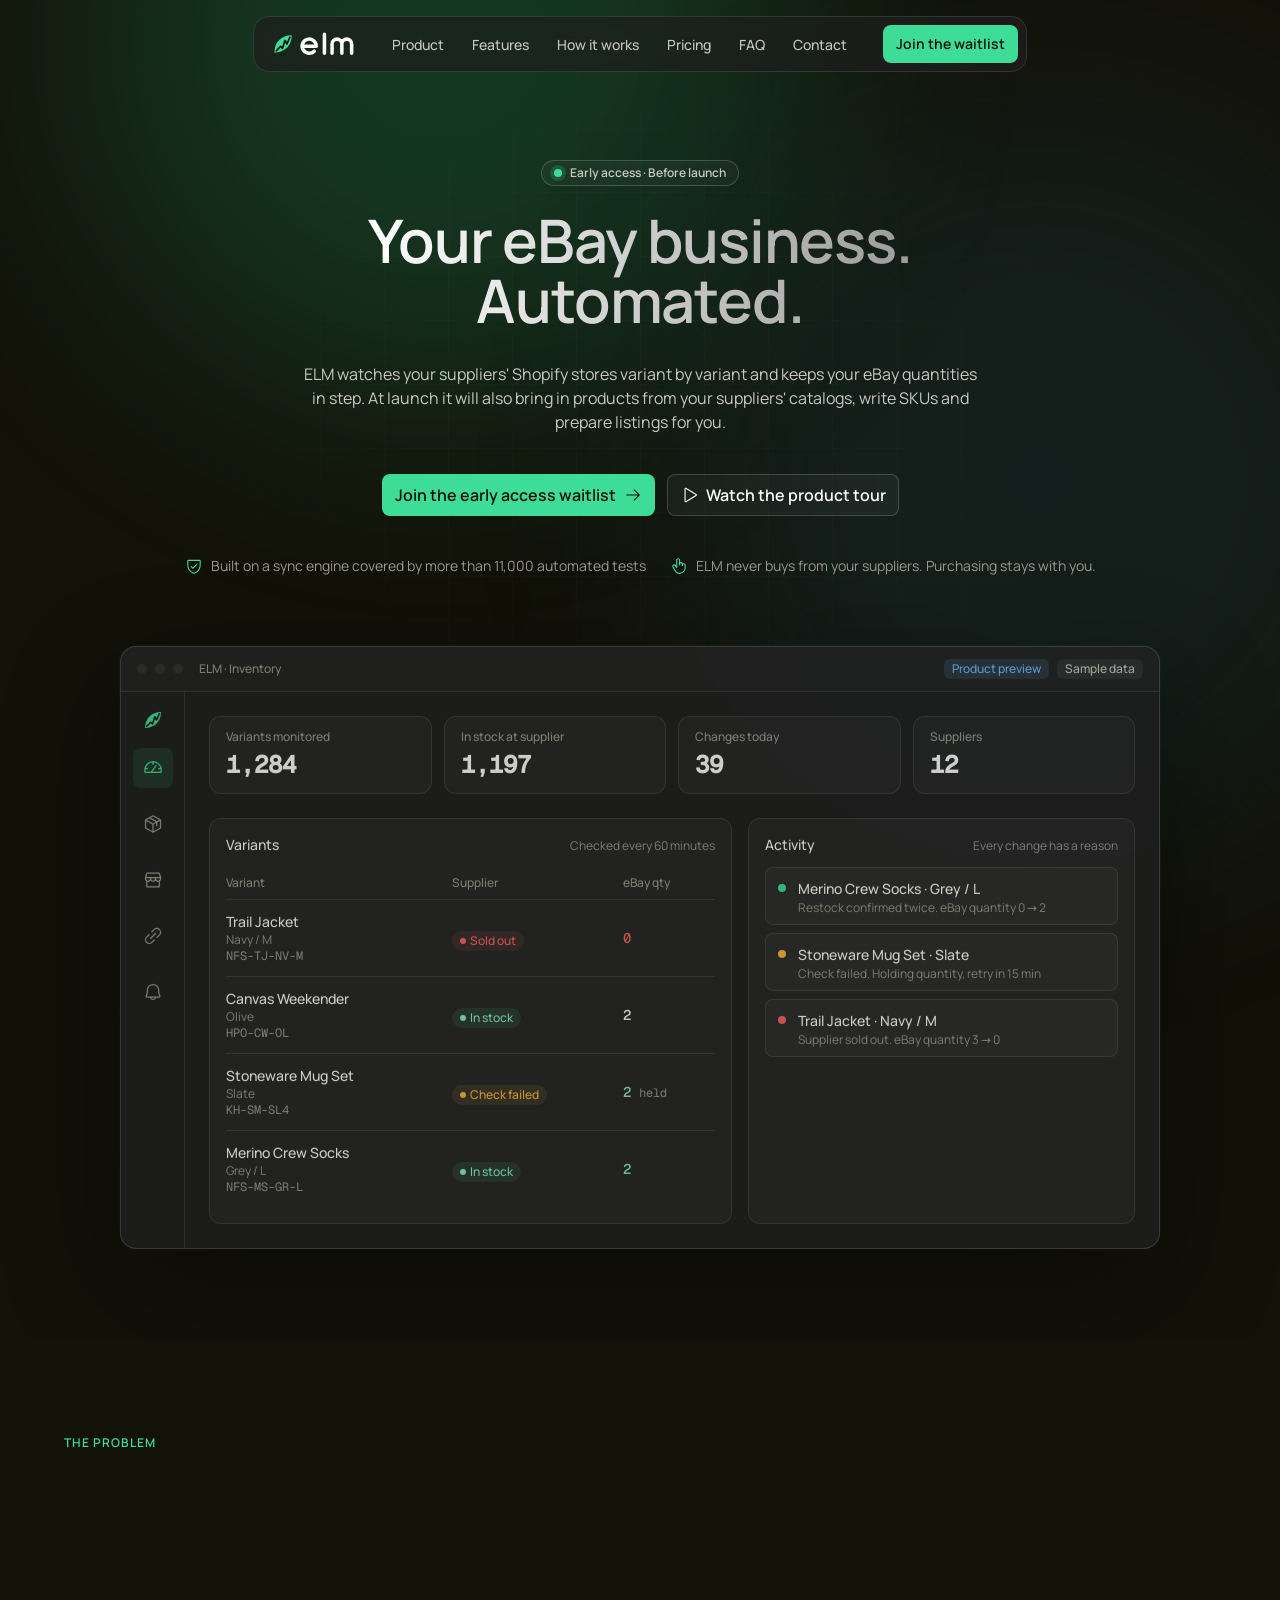
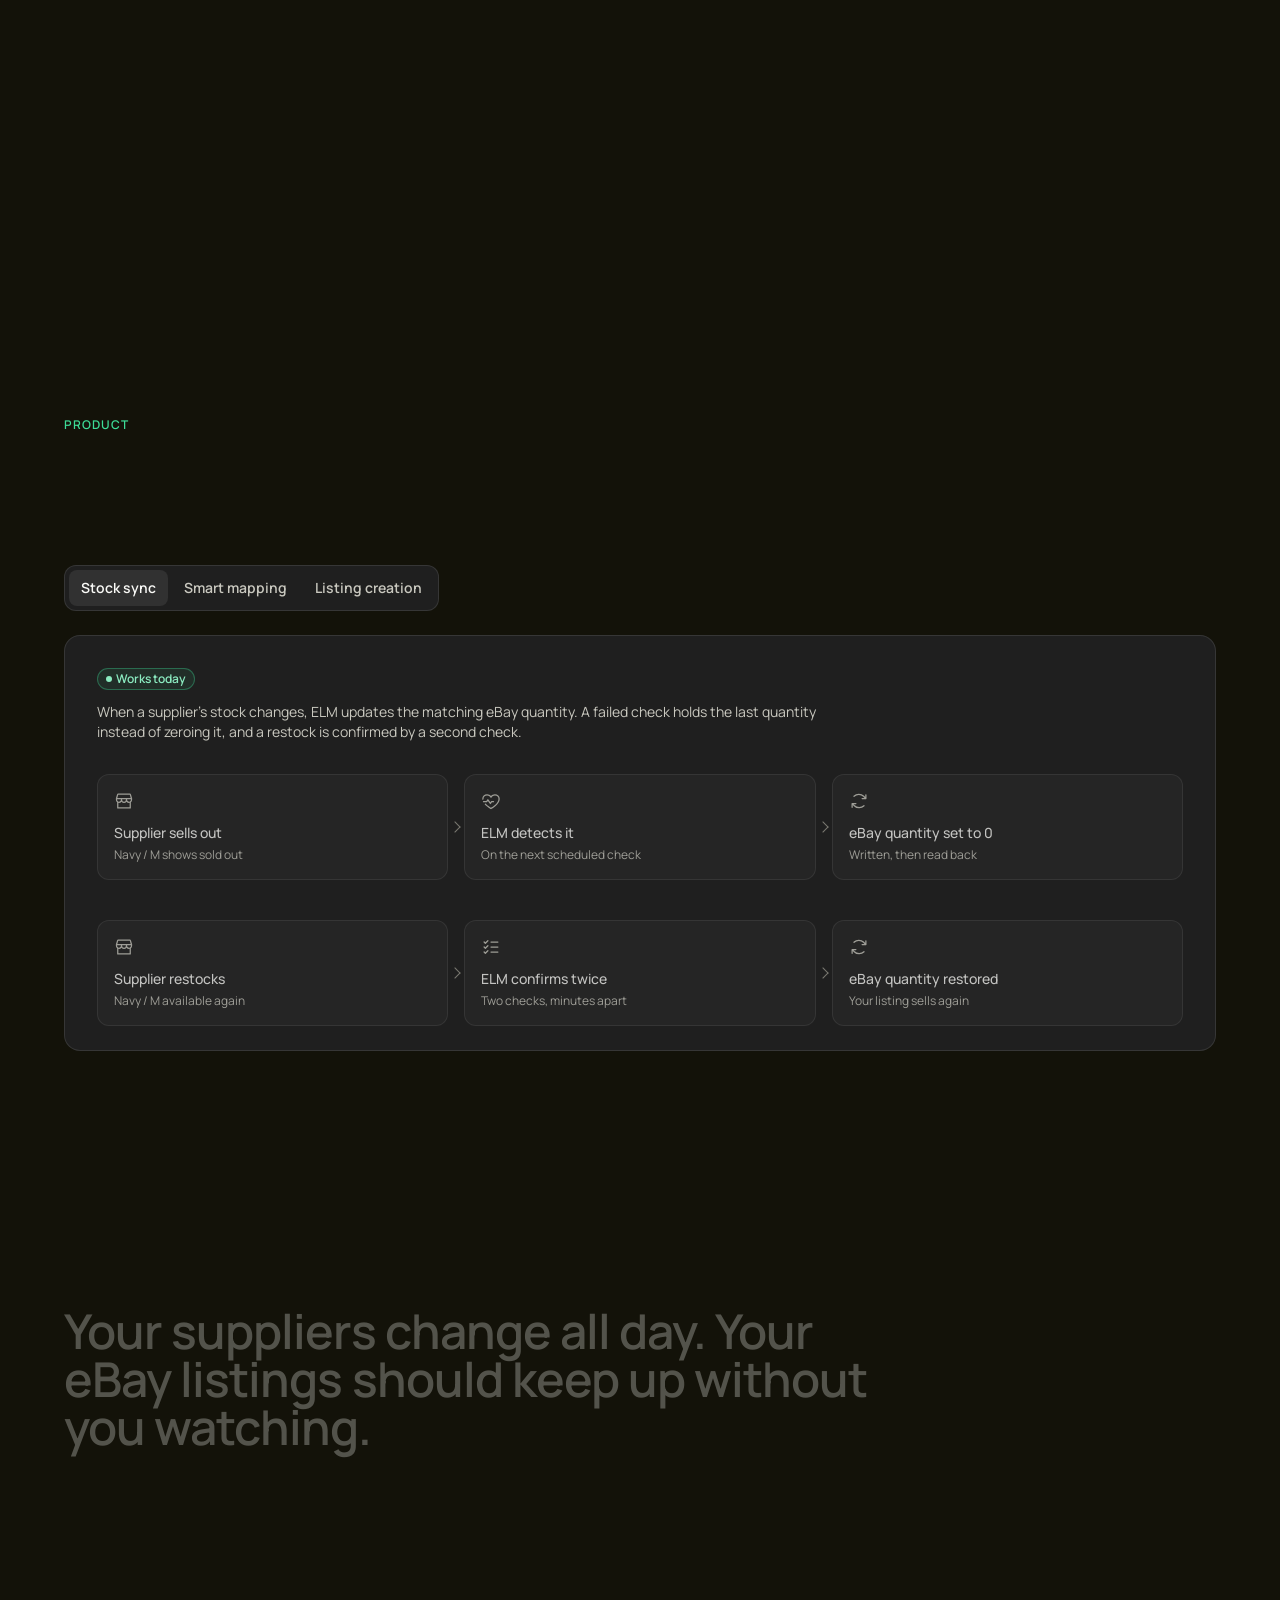
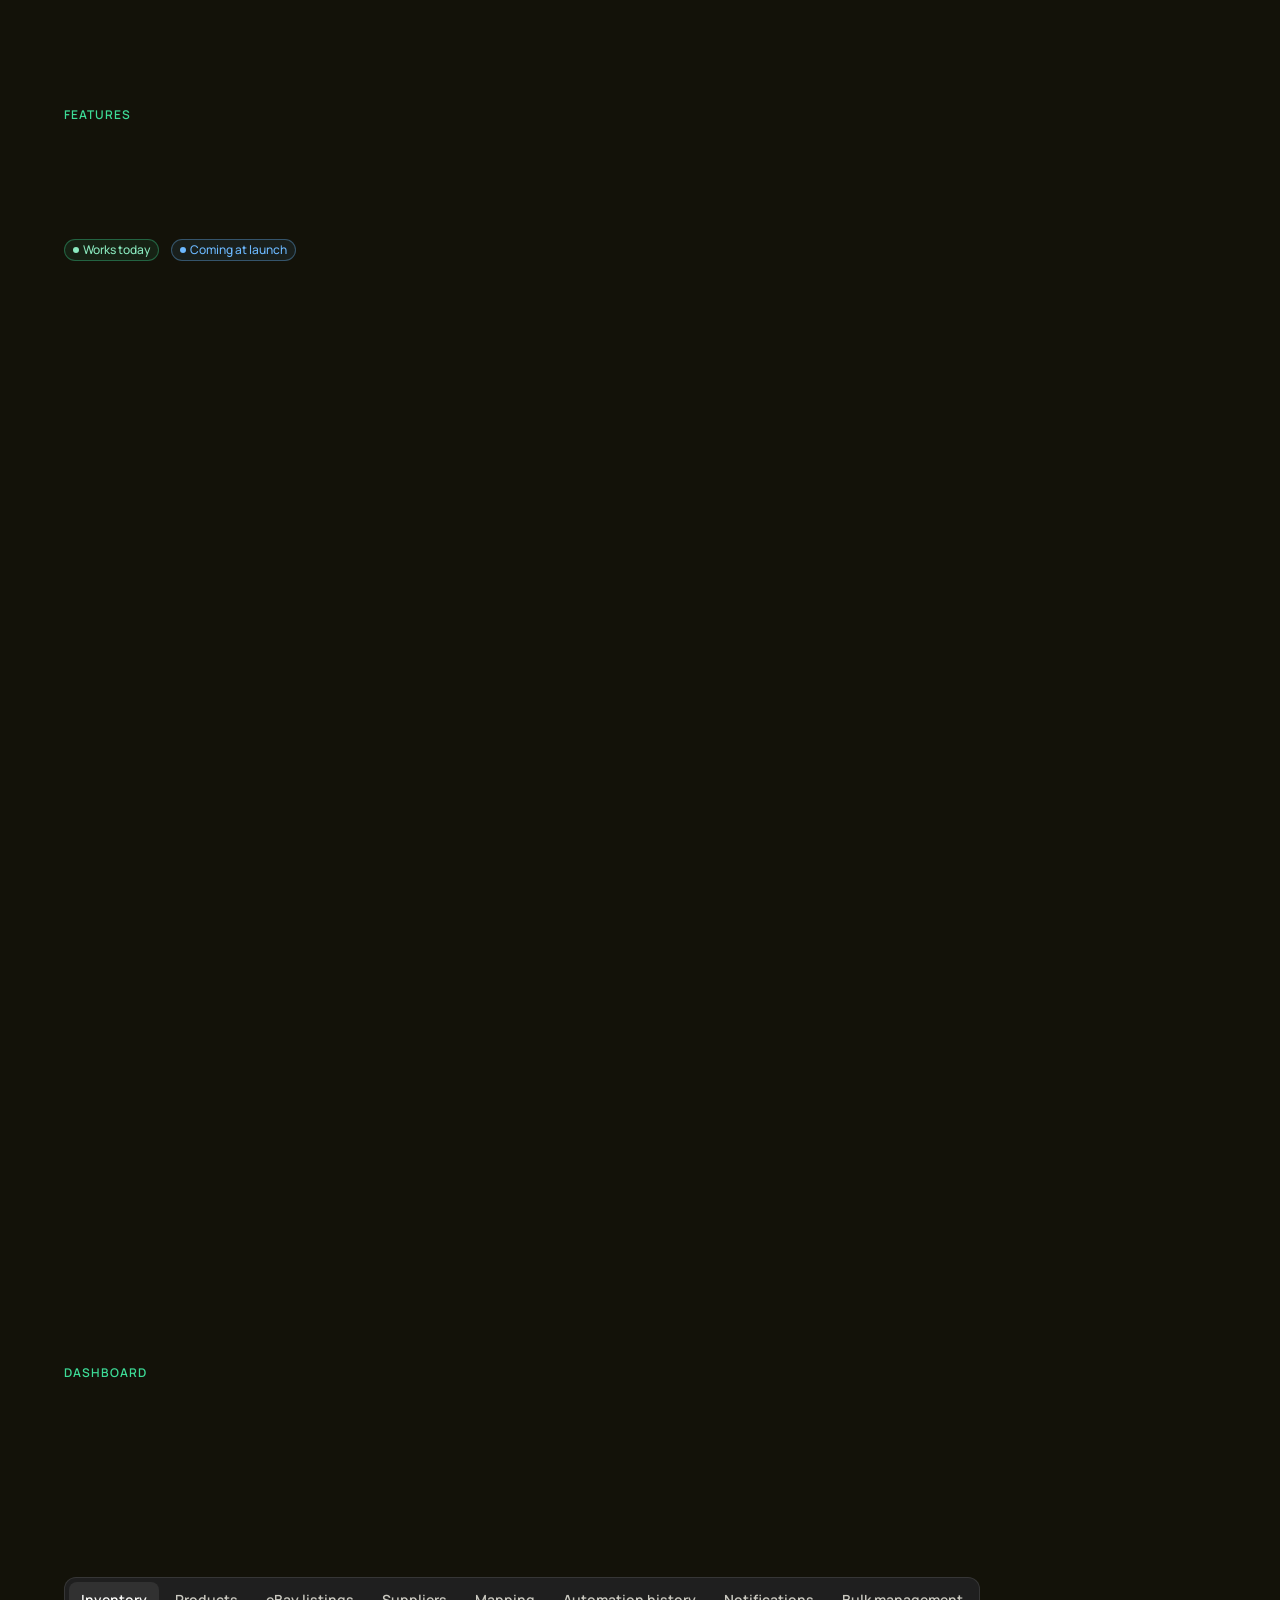
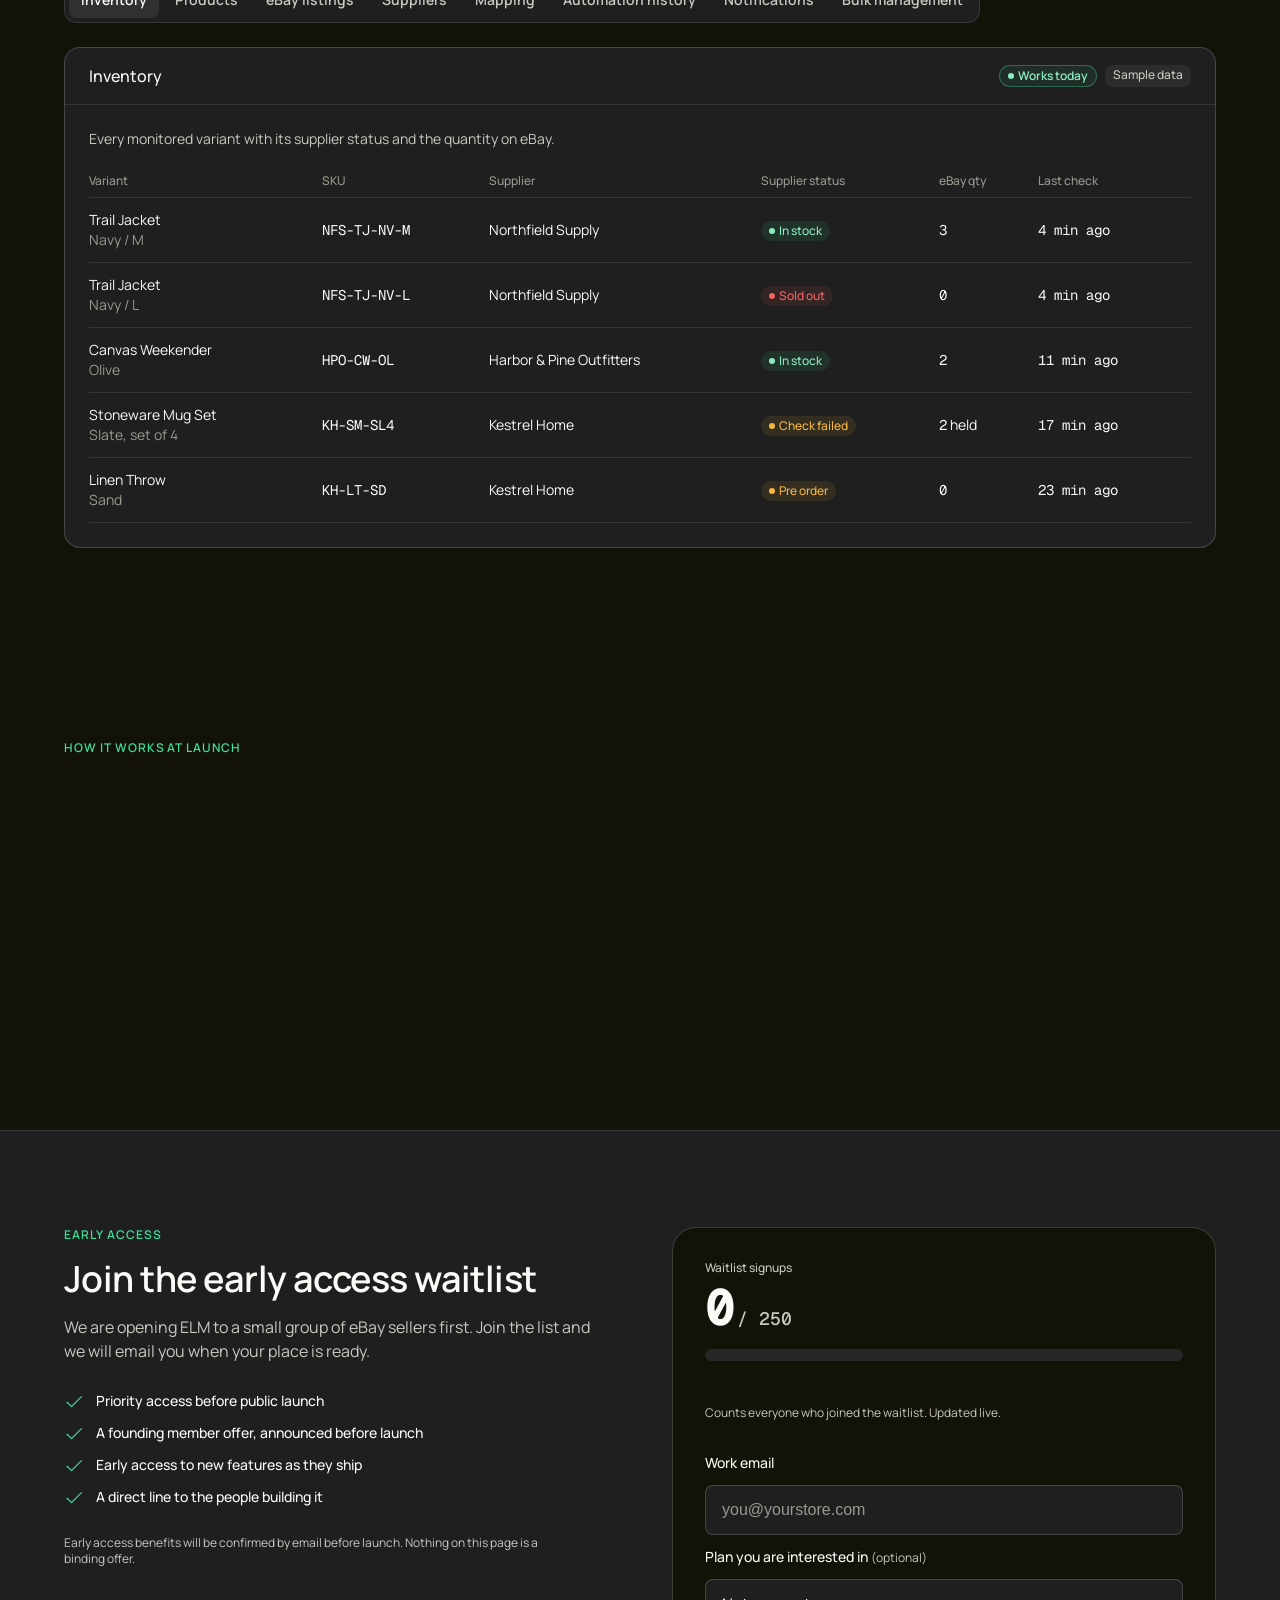
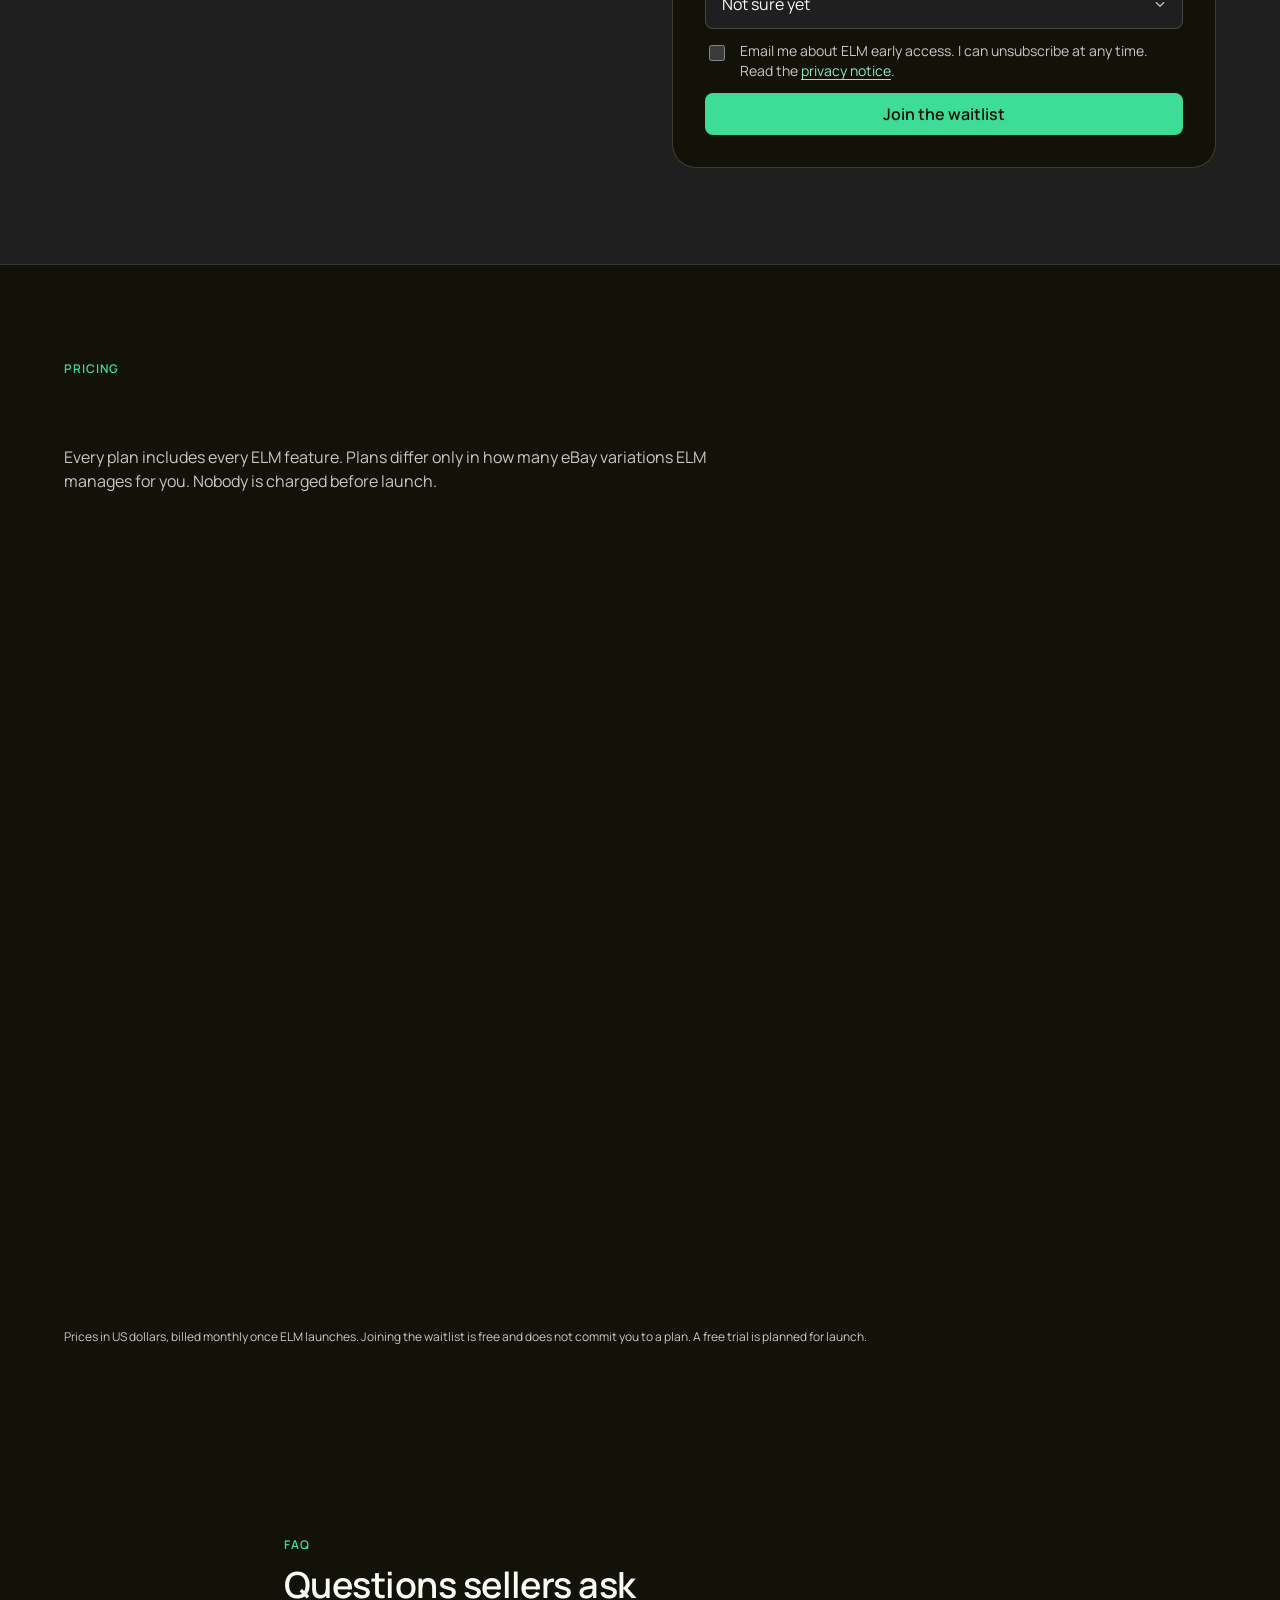
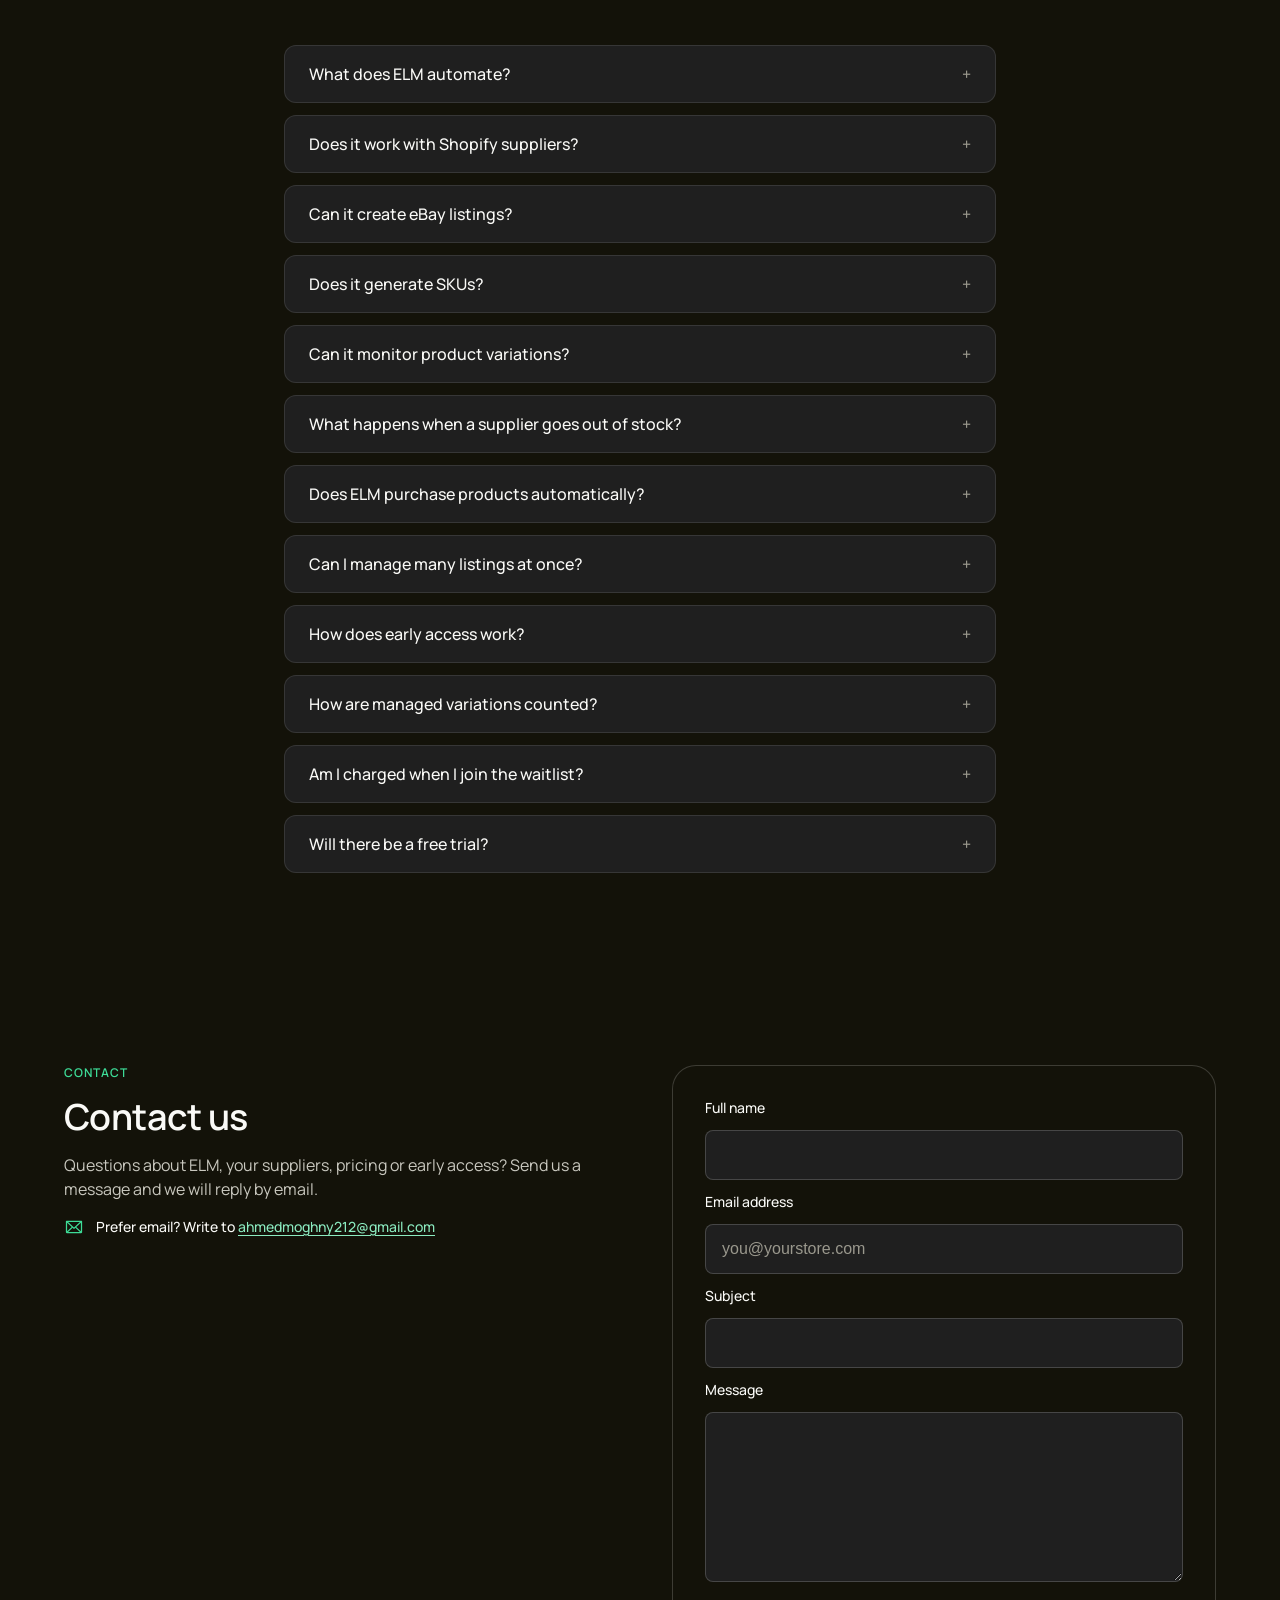
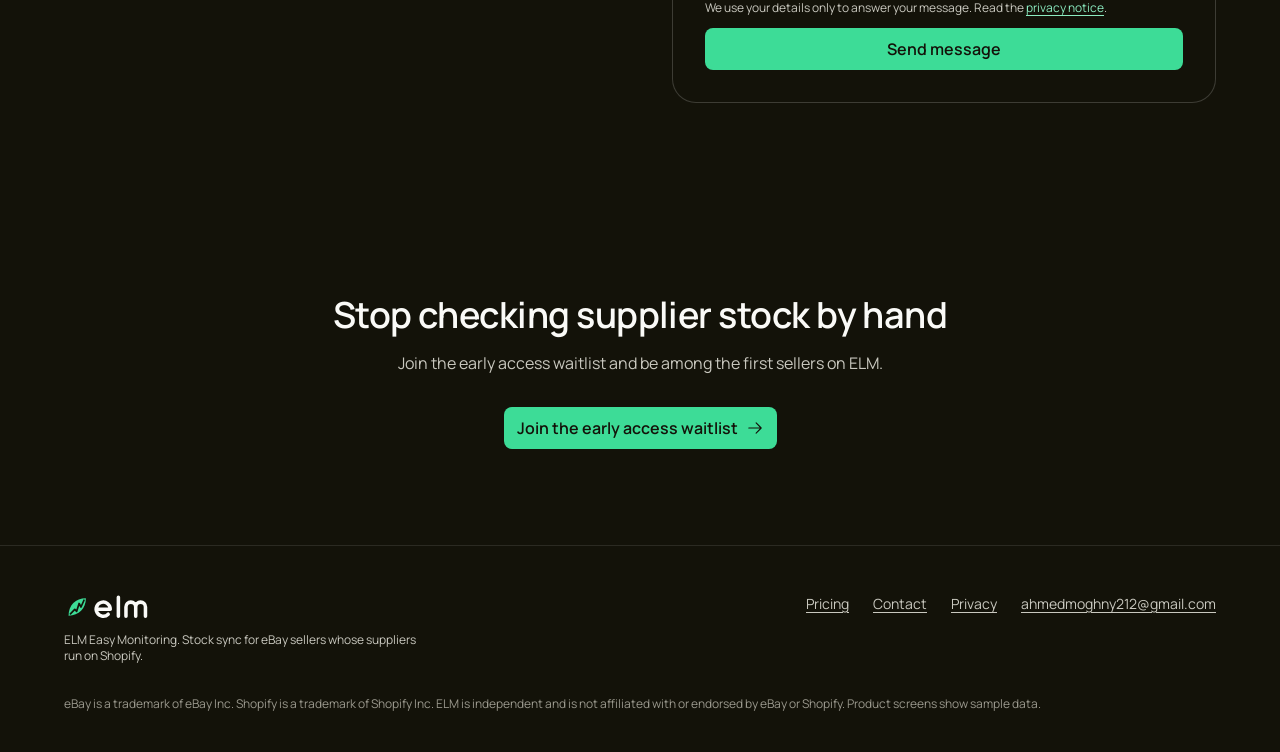
==== commit a4ef0fcb: "Pricing, plan-aware waitlist and Contact Us Four plans priced by managed eBay variations (no checkou" ====
--- a/index.html
+++ b/index.html
@@ -2,12 +2,14 @@
 <html lang="en" class="no-js" data-mode="static">
 <head>
   <meta charset="utf-8">
+  <meta http-equiv="Content-Security-Policy" content="default-src 'self'; img-src 'self' data:; media-src 'self'; style-src 'self'; script-src 'self'; connect-src 'self' https://ibironumtwhhcozyqzyk.supabase.co https://api.web3forms.com; font-src 'self'; base-uri 'self'; form-action 'self'">
   <meta name="viewport" content="width=device-width, initial-scale=1">
   <title>ELM Easy Monitoring: eBay stock sync for sellers with Shopify suppliers</title>
   <meta name="description" content="ELM keeps your eBay quantities in step with suppliers that run on Shopify, variant by variant, and shows the reason for every change. Join the early access waitlist.">
   <meta name="theme-color" content="#131209">
   <meta name="color-scheme" content="dark">
   <link rel="canonical" href="https://bazzoka.github.io/elm-pre-launch/">
+  <meta name="elm-config" data-supabase-url="https://ibironumtwhhcozyqzyk.supabase.co" data-supabase-key="sb_publishable_D0hgJ-VKo994CqRunnML3Q_rrPZkaVX" data-web3forms-key="a4f4b2f7-46e6-485e-8eb2-844a00ba893d">
   <meta property="og:type" content="website">
   <meta property="og:site_name" content="ELM Easy Monitoring">
   <meta property="og:title" content="ELM Easy Monitoring: your eBay business, automated">
@@ -24,10 +26,10 @@
   <link rel="apple-touch-icon" href="static/img/apple-touch-icon.png">
   <link rel="preload" href="brand/fonts/manrope-latin-600-normal.woff2" as="font" type="font/woff2" crossorigin>
   <link rel="preload" href="brand/fonts/manrope-latin-400-normal.woff2" as="font" type="font/woff2" crossorigin>
-  <link rel="stylesheet" href="brand/tokens.css">
-  <link rel="stylesheet" href="static/css/site.css">
-  <script src="static/js/site.js" defer></script>
-  <script type="application/ld+json">{"@context": "https://schema.org", "@type": "FAQPage", "mainEntity": [{"@type": "Question", "name": "What does ELM automate?", "acceptedAnswer": {"@type": "Answer", "text": "Today ELM watches your suppliers' product pages and updates the available quantity on your existing eBay listings and variations, with safety rules and a log of every change. At launch it adds product discovery, listing creation, SKU generation, smart mapping and bulk tools."}}, {"@type": "Question", "name": "Does it work with Shopify suppliers?", "acceptedAnswer": {"@type": "Answer", "text": "Yes. ELM is built for suppliers whose online stores run on Shopify. Some stores hide stock levels or block automated checks; ELM tells you when a store cannot be read reliably instead of guessing."}}, {"@type": "Question", "name": "Can it create eBay listings?", "acceptedAnswer": {"@type": "Answer", "text": "Listing creation is coming at launch. ELM will prepare listings from supplier products with titles, item specifics, variations and SKUs, and you review them before they go live. It is not available yet."}}, {"@type": "Question", "name": "Does it generate SKUs?", "acceptedAnswer": {"@type": "Answer", "text": "Automatic SKU generation is coming at launch. Today ELM reads the SKUs you already have and suggests mappings when they match exactly."}}, {"@type": "Question", "name": "Can it monitor product variations?", "acceptedAnswer": {"@type": "Answer", "text": "Yes, and this works today. Every check and every stock change is per variation, so one size or color can sell out without touching the others."}}, {"@type": "Question", "name": "What happens when a supplier goes out of stock?", "acceptedAnswer": {"@type": "Answer", "text": "On the next check ELM sets the matching eBay quantity to zero and records why. When the supplier restocks, ELM confirms it with a second check before selling again. If a check simply fails, ELM holds the last known quantity for a set time instead of zeroing your listing."}}, {"@type": "Question", "name": "Does ELM purchase products automatically?", "acceptedAnswer": {"@type": "Answer", "text": "No. ELM never buys from your suppliers or completes a checkout. You stay in control of where and how you buy, and you are responsible for following eBay's selling policies."}}, {"@type": "Question", "name": "Can I manage many listings at once?", "acceptedAnswer": {"@type": "Answer", "text": "Monitoring and sync already run across all mapped listings. Bulk import and bulk listing management arrive at launch."}}, {"@type": "Question", "name": "How does early access work?", "acceptedAnswer": {"@type": "Answer", "text": "Join the waitlist and confirm your email. We will invite sellers in small groups before public launch and email you when your place is ready. Early access benefits will be confirmed by email before launch."}}, {"@type": "Question", "name": "Will there be a free trial?", "acceptedAnswer": {"@type": "Answer", "text": "Yes, a free trial is planned for launch. Its length and limits will be announced with pricing."}}]}</script>
+  <link rel="stylesheet" href="brand/tokens.css?v=a36fa9bd77">
+  <link rel="stylesheet" href="static/css/site.css?v=4f05318a38">
+  <script src="static/js/site.js?v=d13e944c53" defer></script>
+  <script type="application/ld+json">{"@context": "https://schema.org", "@type": "FAQPage", "mainEntity": [{"@type": "Question", "name": "What does ELM automate?", "acceptedAnswer": {"@type": "Answer", "text": "Today ELM watches your suppliers' product pages and updates the available quantity on your existing eBay listings and variations, with safety rules and a log of every change. At launch it adds product discovery, listing creation, SKU generation, smart mapping and bulk tools."}}, {"@type": "Question", "name": "Does it work with Shopify suppliers?", "acceptedAnswer": {"@type": "Answer", "text": "Yes. ELM is built for suppliers whose online stores run on Shopify. Some stores hide stock levels or block automated checks; ELM tells you when a store cannot be read reliably instead of guessing."}}, {"@type": "Question", "name": "Can it create eBay listings?", "acceptedAnswer": {"@type": "Answer", "text": "Listing creation is coming at launch. ELM will prepare listings from supplier products with titles, item specifics, variations and SKUs, and you review them before they go live. It is not available yet."}}, {"@type": "Question", "name": "Does it generate SKUs?", "acceptedAnswer": {"@type": "Answer", "text": "Automatic SKU generation is coming at launch. Today ELM reads the SKUs you already have and suggests mappings when they match exactly."}}, {"@type": "Question", "name": "Can it monitor product variations?", "acceptedAnswer": {"@type": "Answer", "text": "Yes, and this works today. Every check and every stock change is per variation, so one size or color can sell out without touching the others."}}, {"@type": "Question", "name": "What happens when a supplier goes out of stock?", "acceptedAnswer": {"@type": "Answer", "text": "On the next check ELM sets the matching eBay quantity to zero and records why. When the supplier restocks, ELM confirms it with a second check before selling again. If a check simply fails, ELM holds the last known quantity for a set time instead of zeroing your listing."}}, {"@type": "Question", "name": "Does ELM purchase products automatically?", "acceptedAnswer": {"@type": "Answer", "text": "No. ELM never buys from your suppliers or completes a checkout. You stay in control of where and how you buy, and you are responsible for following eBay's selling policies."}}, {"@type": "Question", "name": "Can I manage many listings at once?", "acceptedAnswer": {"@type": "Answer", "text": "Monitoring and sync already run across all mapped listings. Bulk import and bulk listing management arrive at launch."}}, {"@type": "Question", "name": "How does early access work?", "acceptedAnswer": {"@type": "Answer", "text": "Join the waitlist with your email. We will invite sellers in small groups before public launch and email you when your place is ready. Early access benefits will be confirmed by email before launch."}}, {"@type": "Question", "name": "How are managed variations counted?", "acceptedAnswer": {"@type": "Answer", "text": "Each eBay variation ELM manages counts as one, and a single item listing counts as one. A listing with 50 variations counts as 50. Your plan limit applies to the total across all your active listings."}}, {"@type": "Question", "name": "Am I charged when I join the waitlist?", "acceptedAnswer": {"@type": "Answer", "text": "No. Joining is free, and picking a plan only tells us what fits your store. Nothing is charged before launch, and you choose your plan when your access is ready."}}, {"@type": "Question", "name": "Will there be a free trial?", "acceptedAnswer": {"@type": "Answer", "text": "Yes, a free trial is planned for launch. Its length will be announced before launch."}}]}</script>
 </head>
 <body>
 <a class="skip-link button-sm" href="#main">Skip to content</a>
@@ -39,7 +41,9 @@
       <li><a class="title-4" href="#product">Product</a></li>
       <li><a class="title-4" href="#features">Features</a></li>
       <li><a class="title-4" href="#how">How it works</a></li>
+      <li><a class="title-4" href="#pricing">Pricing</a></li>
       <li><a class="title-4" href="#faq">FAQ</a></li>
+      <li><a class="title-4" href="#contact">Contact</a></li>
     </ul>
     <a class="btn btn-primary button-sm nav-cta" href="#waitlist" data-cta="nav">Join the waitlist</a>
     <button class="nav-toggle" type="button" aria-expanded="false" aria-controls="mobile-menu" aria-label="Open menu">
@@ -50,7 +54,9 @@
     <a class="heading-5" href="#product">Product</a>
     <a class="heading-5" href="#features">Features</a>
     <a class="heading-5" href="#how">How it works</a>
+    <a class="heading-5" href="#pricing">Pricing</a>
     <a class="heading-5" href="#faq">FAQ</a>
+    <a class="heading-5" href="#contact">Contact</a>
     <a class="btn btn-primary button-md" href="#waitlist" data-cta="mobile-menu">Join the waitlist</a>
   </div>
 </header>
@@ -272,10 +278,47 @@
       </div>
 
       <div class="waitlist-card">
-        <div class="success" id="signups-soon" tabindex="-1">
-          <svg class="i i-lg green" aria-hidden="true"><use href="static/img/icons.svg#i-clock"/></svg>
-          <h3 class="heading-6">Signups open soon</h3>
-          <p class="body-6 muted">We are finishing the waitlist. This page does not collect email addresses yet, so check back soon to save your place.</p>
+        <div class="counter" id="counter">
+          <div class="counter-head">
+            <span class="caption-4 muted" id="counter-label">Verified signups</span>
+            <span class="demo-flag caption-3" id="demo-flag" hidden>Design preview · sample number</span>
+          </div>
+          <p class="counter-num"><span class="heading-2 mono" id="counter-value">0</span><span class="title-2 muted mono"> / <span id="counter-goal">250</span></span></p>
+          <div class="bar" role="progressbar" aria-labelledby="counter-label" aria-valuemin="0" aria-valuemax="250" aria-valuenow="0" id="counter-bar">
+            <div class="bar-fill" id="bar-fill"></div>
+            <div class="bar-marks" id="bar-marks" aria-hidden="true"></div>
+          </div>
+          <ol class="milestones caption-4" id="milestones" aria-label="Milestones"></ol>
+          <p class="caption-5 muted" id="counter-note">Counts people who confirmed their email. Updated live.</p>
+        </div>
+
+        <form class="form" id="waitlist-form" novalidate>
+          <label class="title-4" for="email">Work email</label>
+          <div class="field">
+            <input id="email" name="email" type="email" inputmode="email" autocomplete="email" required maxlength="254" placeholder="you@yourstore.com" aria-describedby="email-error" class="body-3">
+          </div>
+          <p class="error caption-2" id="email-error" role="alert" hidden></p>
+          <label class="title-4" for="plan">Plan you are interested in <span class="caption-5 muted">(optional)</span></label>
+          <div class="field">
+            <select id="plan" name="plan" class="body-3">
+              <option value="">Not sure yet</option>
+              <option value="starter">Starter · $19/month · up to 100 variations</option>
+              <option value="growth">Growth · $39/month · up to 300 variations</option>
+              <option value="pro">Pro · $79/month · up to 1,000 variations</option>
+              <option value="business">Business · $149/month · up to 3,000 variations</option>
+            </select>
+          </div>
+          <p class="caption-5 muted plan-note" id="plan-note" hidden></p>
+          <div class="hp" aria-hidden="true"><label for="company_website">Leave this empty</label><input id="company_website" name="company_website" type="text" tabindex="-1" autocomplete="off"></div>
+          <label class="consent caption-2"><input type="checkbox" id="consent" name="consent" required aria-describedby="consent-error"><span>Email me about ELM early access. I can unsubscribe at any time. Read the <a href="privacy.html">privacy notice</a>.</span></label>
+          <p class="error caption-2" id="consent-error" role="alert" hidden></p>
+          <button class="btn btn-primary button-md btn-block" type="submit" id="submit"><span class="btn-label">Join the waitlist</span></button>
+          <p class="error caption-2" id="form-error" role="alert" hidden></p>
+        </form>
+        <div class="success" id="success" hidden tabindex="-1">
+          <svg class="i i-lg green" aria-hidden="true"><use href="static/img/icons.svg#i-envelope"/></svg>
+          <h3 class="heading-6" id="success-title">Check your inbox</h3>
+          <p class="body-6 muted" id="success-text">We sent a confirmation link to <strong id="success-email"></strong>. Your place counts once you confirm it.</p>
         </div>
       </div>
     </div>
@@ -283,10 +326,64 @@
 
   <!-- PRICING -->
   <section class="section" id="pricing" aria-labelledby="pricing-title">
-    <div class="container narrow center">
+    <div class="container">
       <p class="eyebrow caption-3">Pricing</p>
-      <h2 id="pricing-title" class="heading-4">Pricing will be announced before launch</h2>
-      <p class="body-3 muted">Plans will be based on how many variations ELM manages for you, with a free trial. Early access members hear first.</p>
+      <h2 id="pricing-title" class="heading-3 section-title reveal">Priced by the variations you manage</h2>
+      <p class="body-3 muted section-sub">Every plan includes every ELM feature. Plans differ only in how many eBay variations ELM manages for you. Nobody is charged before launch.</p>
+      <ul class="price-grid" aria-label="Plans">
+        <li class="price-card reveal">
+          <h3 class="title-1" id="plan-starter">Starter</h3>
+          <p class="price-amount"><span class="heading-3 mono">$19</span><span class="body-6 muted">/month</span></p>
+          <p class="body-4 price-limit">Up to <span class="mono">100</span> managed variations</p>
+          <a class="btn btn-ghost button-md btn-block" href="#waitlist" data-plan="starter" data-cta="pricing-starter" aria-describedby="plan-starter">Join the waitlist</a>
+        </li>
+        <li class="price-card featured reveal">
+          <div class="price-top"><h3 class="title-1" id="plan-growth">Growth</h3><span class="badge caption-3">Recommended</span></div>
+          <p class="price-amount"><span class="heading-3 mono">$39</span><span class="body-6 muted">/month</span></p>
+          <p class="body-4 price-limit">Up to <span class="mono">300</span> managed variations</p>
+          <a class="btn btn-primary button-md btn-block" href="#waitlist" data-plan="growth" data-cta="pricing-growth" aria-describedby="plan-growth">Join the waitlist</a>
+        </li>
+        <li class="price-card reveal">
+          <h3 class="title-1" id="plan-pro">Pro</h3>
+          <p class="price-amount"><span class="heading-3 mono">$79</span><span class="body-6 muted">/month</span></p>
+          <p class="body-4 price-limit">Up to <span class="mono">1,000</span> managed variations</p>
+          <a class="btn btn-ghost button-md btn-block" href="#waitlist" data-plan="pro" data-cta="pricing-pro" aria-describedby="plan-pro">Join the waitlist</a>
+        </li>
+        <li class="price-card reveal">
+          <h3 class="title-1" id="plan-business">Business</h3>
+          <p class="price-amount"><span class="heading-3 mono">$149</span><span class="body-6 muted">/month</span></p>
+          <p class="body-4 price-limit">Up to <span class="mono">3,000</span> managed variations</p>
+          <a class="btn btn-ghost button-md btn-block" href="#waitlist" data-plan="business" data-cta="pricing-business" aria-describedby="plan-business">Join the waitlist</a>
+        </li>
+      </ul>
+
+      <div class="price-details">
+        <div class="price-box reveal">
+          <h3 class="title-2">Every plan includes</h3>
+          <ul class="includes">
+            <li><span class="body-5">Shopify supplier stock monitoring</span><span class="status status-today caption-3">Works today</span></li>
+            <li><span class="body-5">Automatic eBay stock synchronization</span><span class="status status-today caption-3">Works today</span></li>
+            <li><span class="body-5">Automatic quantity updates: 1 when the supplier has stock, 0 when it sells out</span><span class="status status-today caption-3">Works today</span></li>
+            <li><span class="body-5">Variation level management</span><span class="status status-today caption-3">Works today</span></li>
+            <li><span class="body-5">Supplier to eBay product mapping</span><span class="status status-mixed caption-3">Partly today, rest at launch</span></li>
+            <li><span class="body-5">Dashboard and notifications</span><span class="status status-today caption-3">Works today</span></li>
+            <li><span class="body-5">Telegram alerts</span><span class="status status-today caption-3">Works today</span></li>
+            <li><span class="body-5">Automatic SKU generation</span><span class="status status-launch caption-3">Coming at launch</span></li>
+            <li><span class="body-5">Automatic listing creation</span><span class="status status-launch caption-3">Coming at launch</span></li>
+          </ul>
+        </div>
+        <div class="price-box reveal" id="counting">
+          <h3 class="title-2">How managed variations are counted</h3>
+          <ul class="rules body-6">
+            <li>Each eBay variation counts as one managed variation.</li>
+            <li>A single item listing, with no variations, counts as one.</li>
+            <li>A listing with 50 variations counts as 50.</li>
+            <li>Your plan limit applies to the total of active managed variations across all your listings.</li>
+          </ul>
+          <p class="body-6 muted">Example: 40 single item listings plus 2 listings with 50 variations each come to 140 managed variations, which fits the Growth plan.</p>
+        </div>
+      </div>
+      <p class="caption-5 muted price-note">Prices in US dollars, billed monthly once ELM launches. Joining the waitlist is free and does not commit you to a plan. A free trial is planned for launch.</p>
     </div>
   </section>
 
@@ -304,8 +401,48 @@
         <details><summary class="title-3">What happens when a supplier goes out of stock?</summary><p class="body-6 muted">On the next check ELM sets the matching eBay quantity to zero and records why. When the supplier restocks, ELM confirms it with a second check before selling again. If a check simply fails, ELM holds the last known quantity for a set time instead of zeroing your listing.</p></details>
         <details><summary class="title-3">Does ELM purchase products automatically?</summary><p class="body-6 muted">No. ELM never buys from your suppliers or completes a checkout. You stay in control of where and how you buy, and you are responsible for following eBay's selling policies.</p></details>
         <details><summary class="title-3">Can I manage many listings at once?</summary><p class="body-6 muted">Monitoring and sync already run across all mapped listings. Bulk import and bulk listing management arrive at launch.</p></details>
-        <details><summary class="title-3">How does early access work?</summary><p class="body-6 muted">Join the waitlist and confirm your email. We will invite sellers in small groups before public launch and email you when your place is ready. Early access benefits will be confirmed by email before launch.</p></details>
-        <details><summary class="title-3">Will there be a free trial?</summary><p class="body-6 muted">Yes, a free trial is planned for launch. Its length and limits will be announced with pricing.</p></details>
+        <details><summary class="title-3">How does early access work?</summary><p class="body-6 muted">Join the waitlist with your email. We will invite sellers in small groups before public launch and email you when your place is ready. Early access benefits will be confirmed by email before launch.</p></details>
+        <details><summary class="title-3">How are managed variations counted?</summary><p class="body-6 muted">Each eBay variation ELM manages counts as one, and a single item listing counts as one. A listing with 50 variations counts as 50. Your plan limit applies to the total across all your active listings.</p></details>
+        <details><summary class="title-3">Am I charged when I join the waitlist?</summary><p class="body-6 muted">No. Joining is free, and picking a plan only tells us what fits your store. Nothing is charged before launch, and you choose your plan when your access is ready.</p></details>
+        <details><summary class="title-3">Will there be a free trial?</summary><p class="body-6 muted">Yes, a free trial is planned for launch. Its length will be announced before launch.</p></details>
+      </div>
+    </div>
+  </section>
+
+  <!-- CONTACT -->
+  <section class="section" id="contact" aria-labelledby="contact-title">
+    <div class="container contact-grid">
+      <div class="contact-copy">
+        <p class="eyebrow caption-3">Contact</p>
+        <h2 id="contact-title" class="heading-3">Contact us</h2>
+        <p class="body-3 muted">Questions about ELM, your suppliers, pricing or early access? Send us a message and we will reply by email.</p>
+        <!-- contact-email --><p class="body-5 contact-direct"><svg class="i" aria-hidden="true"><use href="static/img/icons.svg#i-envelope"/></svg><span>Prefer email? Write to <a href="mailto:ahmedmoghny212@gmail.com">ahmedmoghny212@gmail.com</a></span></p><!-- /contact-email -->
+      </div>
+      <div class="waitlist-card contact-card">
+        <form class="form" id="contact-form" novalidate>
+          <label class="title-4" for="c-name">Full name</label>
+          <div class="field"><input id="c-name" name="name" type="text" autocomplete="name" required maxlength="100" aria-describedby="c-name-error" class="body-3"></div>
+          <p class="error caption-2" id="c-name-error" role="alert" hidden></p>
+          <label class="title-4" for="c-email">Email address</label>
+          <div class="field"><input id="c-email" name="email" type="email" inputmode="email" autocomplete="email" required maxlength="254" placeholder="you@yourstore.com" aria-describedby="c-email-error" class="body-3"></div>
+          <p class="error caption-2" id="c-email-error" role="alert" hidden></p>
+          <label class="title-4" for="c-subject">Subject</label>
+          <div class="field"><input id="c-subject" name="subject" type="text" required maxlength="150" aria-describedby="c-subject-error" class="body-3"></div>
+          <p class="error caption-2" id="c-subject-error" role="alert" hidden></p>
+          <label class="title-4" for="c-message">Message</label>
+          <div class="field"><textarea id="c-message" name="message" rows="6" required minlength="10" maxlength="5000" aria-describedby="c-message-error" class="body-3"></textarea></div>
+          <p class="error caption-2" id="c-message-error" role="alert" hidden></p>
+          <div class="hp" aria-hidden="true"><label for="c-website">Leave this empty</label><input id="c-website" name="company_website" type="text" tabindex="-1" autocomplete="off"></div>
+          <p class="caption-5 muted">We use your details only to answer your message. Read the <a href="privacy.html">privacy notice</a>.</p>
+          <button class="btn btn-primary button-md btn-block" type="submit" id="c-submit"><span class="btn-label">Send message</span></button>
+          <p class="error caption-2" id="c-form-error" role="alert" hidden></p>
+        </form>
+        <div class="success" id="c-success" hidden tabindex="-1">
+          <svg class="i i-lg green" aria-hidden="true"><use href="static/img/icons.svg#i-envelope"/></svg>
+          <h3 class="heading-6">Message sent</h3>
+          <p class="body-6 muted">Thanks. Your message reached us, and we will reply to <strong id="c-success-email"></strong>.</p>
+          <button class="btn btn-ghost button-sm" type="button" id="c-again">Send another message</button>
+        </div>
       </div>
     </div>
   </section>
@@ -326,6 +463,12 @@
       <img src="brand/logo/elm-logo-on-dark.svg" alt="ELM" width="86" height="26">
       <p class="caption-5 muted">ELM Easy Monitoring. Stock sync for eBay sellers whose suppliers run on Shopify.</p>
     </div>
+    <nav aria-label="Legal" class="footer-links caption-2">
+      <a href="#pricing">Pricing</a>
+      <a href="#contact">Contact</a>
+      <a href="privacy.html">Privacy</a>
+      <!-- contact-email --><a href="mailto:ahmedmoghny212@gmail.com">ahmedmoghny212@gmail.com</a><!-- /contact-email -->
+    </nav>
   </div>
   <div class="container">
     <p class="caption-5 muted legal">eBay is a trademark of eBay Inc. Shopify is a trademark of Shopify Inc. ELM is independent and is not affiliated with or endorsed by eBay or Shopify. Product screens show sample data.</p>
--- a/static/css/site.css
+++ b/static/css/site.css
@@ -285,6 +285,65 @@
 .reveal.in { opacity: 1; transform: none; }
 .no-js .reveal { opacity: 1; transform: none; }
 
+/* ---------------------------------------------------------------- form fields: select and textarea follow the inputs */
+.field select, .field textarea { width: 100%; padding: var(--sp-100) var(--sp-200); border-radius: var(--r-lg); border: 1px solid var(--border-strong); background: var(--surface-1); color: var(--text-1); font: inherit; transition: border-color var(--dur-fast) var(--ease); }
+.field textarea { resize: vertical; min-height: 144px; }
+.field select { appearance: none; cursor: pointer; padding-right: var(--sp-600);
+  background-image: url("data:image/svg+xml,%3Csvg xmlns='http://www.w3.org/2000/svg' width='12' height='12' viewBox='0 0 256 256'%3E%3Cpath fill='none' stroke='%23C9C8BF' stroke-width='24' stroke-linecap='round' stroke-linejoin='round' d='M208 96l-80 80-80-80'/%3E%3C/svg%3E");
+  background-position: calc(100% - 16px) 50%; background-size: 12px 12px; background-repeat: no-repeat; }
+.field select option { background: var(--surface-1); color: var(--text-1); }
+.field select:hover, .field textarea:hover { border-color: rgba(250, 250, 247, 0.3); }
+.field select:focus, .field textarea:focus { outline: 2px solid var(--focus); outline-offset: 1px; border-color: transparent; }
+.field textarea[aria-invalid="true"], .field select[aria-invalid="true"] { border-color: var(--red-400); }
+.field textarea::placeholder { color: var(--text-3); }
+.plan-note { color: var(--elm-300); }
+
+/* ---------------------------------------------------------------- pricing */
+.section-sub { margin-top: var(--sp-200); max-width: 680px; text-wrap: pretty; }
+.price-grid { margin-top: var(--sp-500); display: grid; grid-template-columns: repeat(4, 1fr); gap: var(--sp-200); }
+.price-card { border: 1px solid var(--border); border-radius: var(--r-2xl); background: var(--surface-1); padding: var(--sp-300); display: flex; flex-direction: column; gap: var(--sp-100);
+  transition: transform var(--dur) var(--ease), border-color var(--dur-fast) var(--ease); }
+.price-card:hover { transform: translateY(-4px); border-color: var(--border-strong); }
+.price-card.featured { border-color: rgba(61, 220, 151, 0.55); background: rgba(61, 220, 151, 0.05); }
+.price-card .btn { margin-top: auto; }
+.price-top { display: flex; justify-content: space-between; align-items: center; gap: var(--sp-100); flex-wrap: wrap; }
+.badge { padding: var(--sp-25) var(--sp-75); border-radius: var(--r-full); background: var(--elm-400); color: var(--on-brand); }
+.price-amount { display: flex; align-items: baseline; gap: var(--sp-50); margin-top: var(--sp-100); }
+.price-limit { color: var(--text-1); margin-bottom: var(--sp-200); }
+.price-details { margin-top: var(--sp-300); display: grid; grid-template-columns: 3fr 2fr; gap: var(--sp-200); align-items: start; }
+.price-box { border: 1px solid var(--border); border-radius: var(--r-2xl); padding: var(--sp-300); display: flex; flex-direction: column; gap: var(--sp-200); }
+.includes { display: flex; flex-direction: column; }
+.includes li { display: flex; justify-content: space-between; align-items: center; gap: var(--sp-200); padding: var(--sp-100) 0; border-top: 1px solid var(--border); }
+.includes li:first-child { border-top: 0; padding-top: 0; }
+.includes .status { flex: none; }
+.rules { display: flex; flex-direction: column; gap: var(--sp-100); padding-left: var(--sp-300); list-style: disc; }
+.rules li::marker { color: var(--elm-400); }
+.price-note { margin-top: var(--sp-300); }
+
+/* ---------------------------------------------------------------- contact */
+.contact-grid { display: grid; grid-template-columns: 1fr 1fr; gap: var(--sp-700); align-items: start; }
+.contact-copy { display: flex; flex-direction: column; gap: var(--sp-200); }
+.contact-direct { display: flex; gap: var(--sp-100); align-items: center; }
+.contact-direct .i { color: var(--elm-400); flex: none; }
+.contact-direct a, .form .caption-5 a, .consent a { color: var(--elm-300); text-decoration: underline; text-underline-offset: 3px; }
+.contact-card .success { align-items: flex-start; }
+
+@media (max-width: 1100px) {
+  .price-grid { grid-template-columns: repeat(2, 1fr); }
+  .price-details { grid-template-columns: 1fr; }
+}
+@media (max-width: 900px) {
+  .contact-grid { grid-template-columns: 1fr; gap: var(--sp-500); }
+}
+@media (max-width: 640px) {
+  .price-grid { grid-template-columns: 1fr; }
+  .includes li { flex-direction: column; align-items: flex-start; gap: var(--sp-75); }
+  .price-box { padding: var(--sp-200); }
+}
+@media (prefers-reduced-motion: reduce) {
+  .price-card, .price-card:hover { transform: none; }
+}
+
 /* ---------------------------------------------------------------- responsive */
 @media (max-width: 1100px) {
   .features { grid-template-columns: repeat(2, 1fr); }
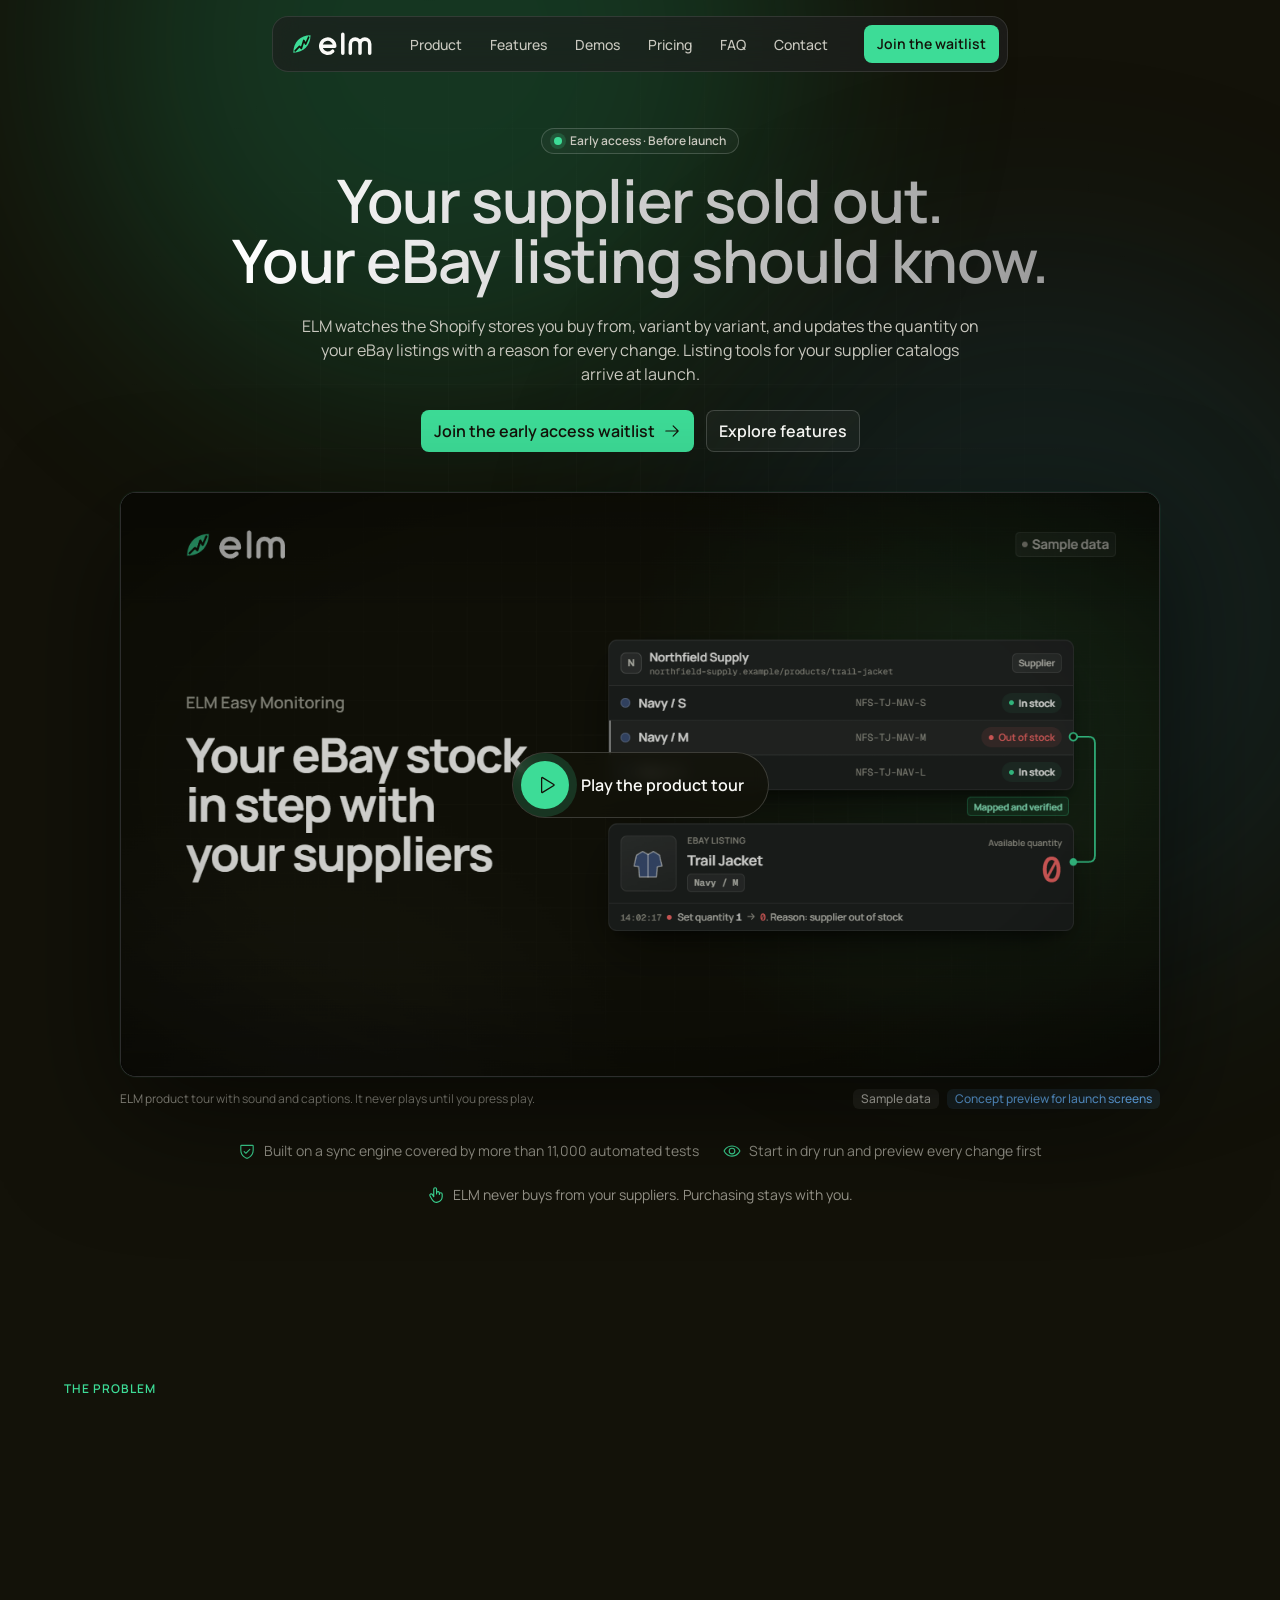
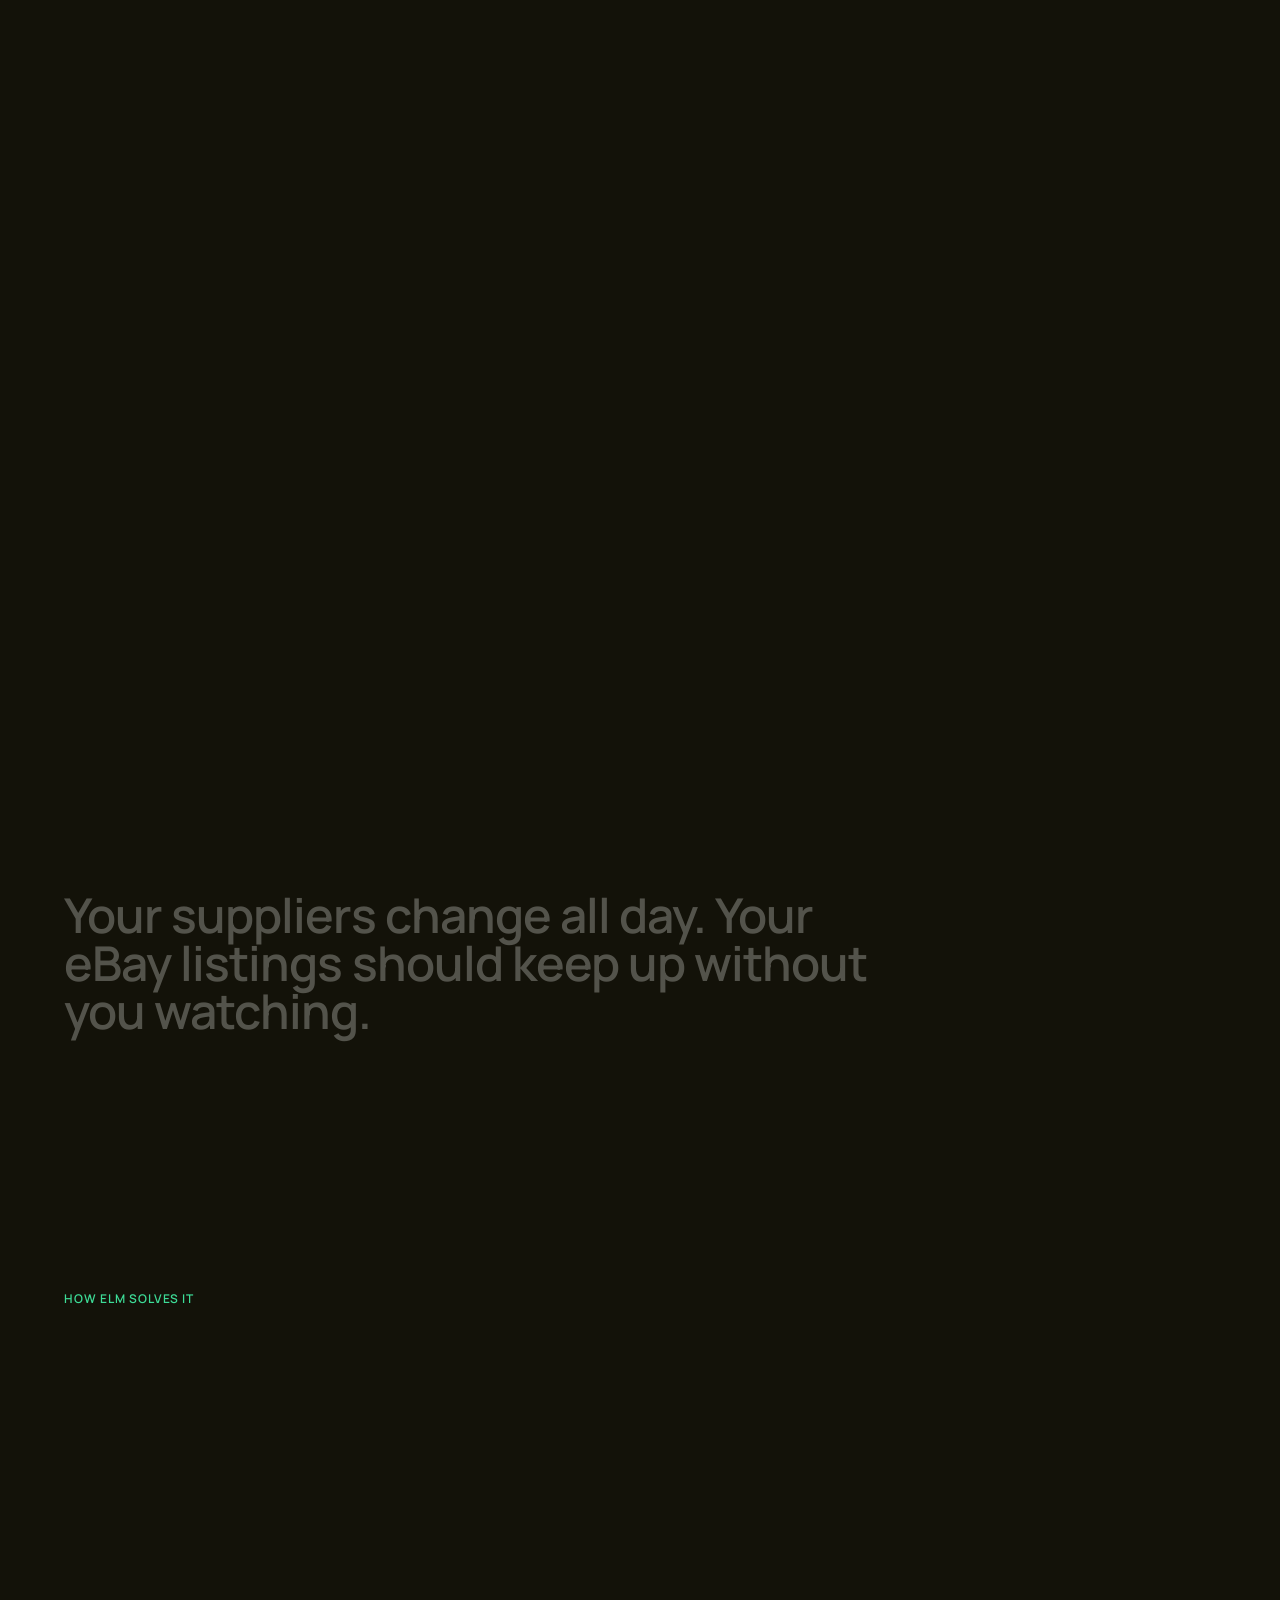
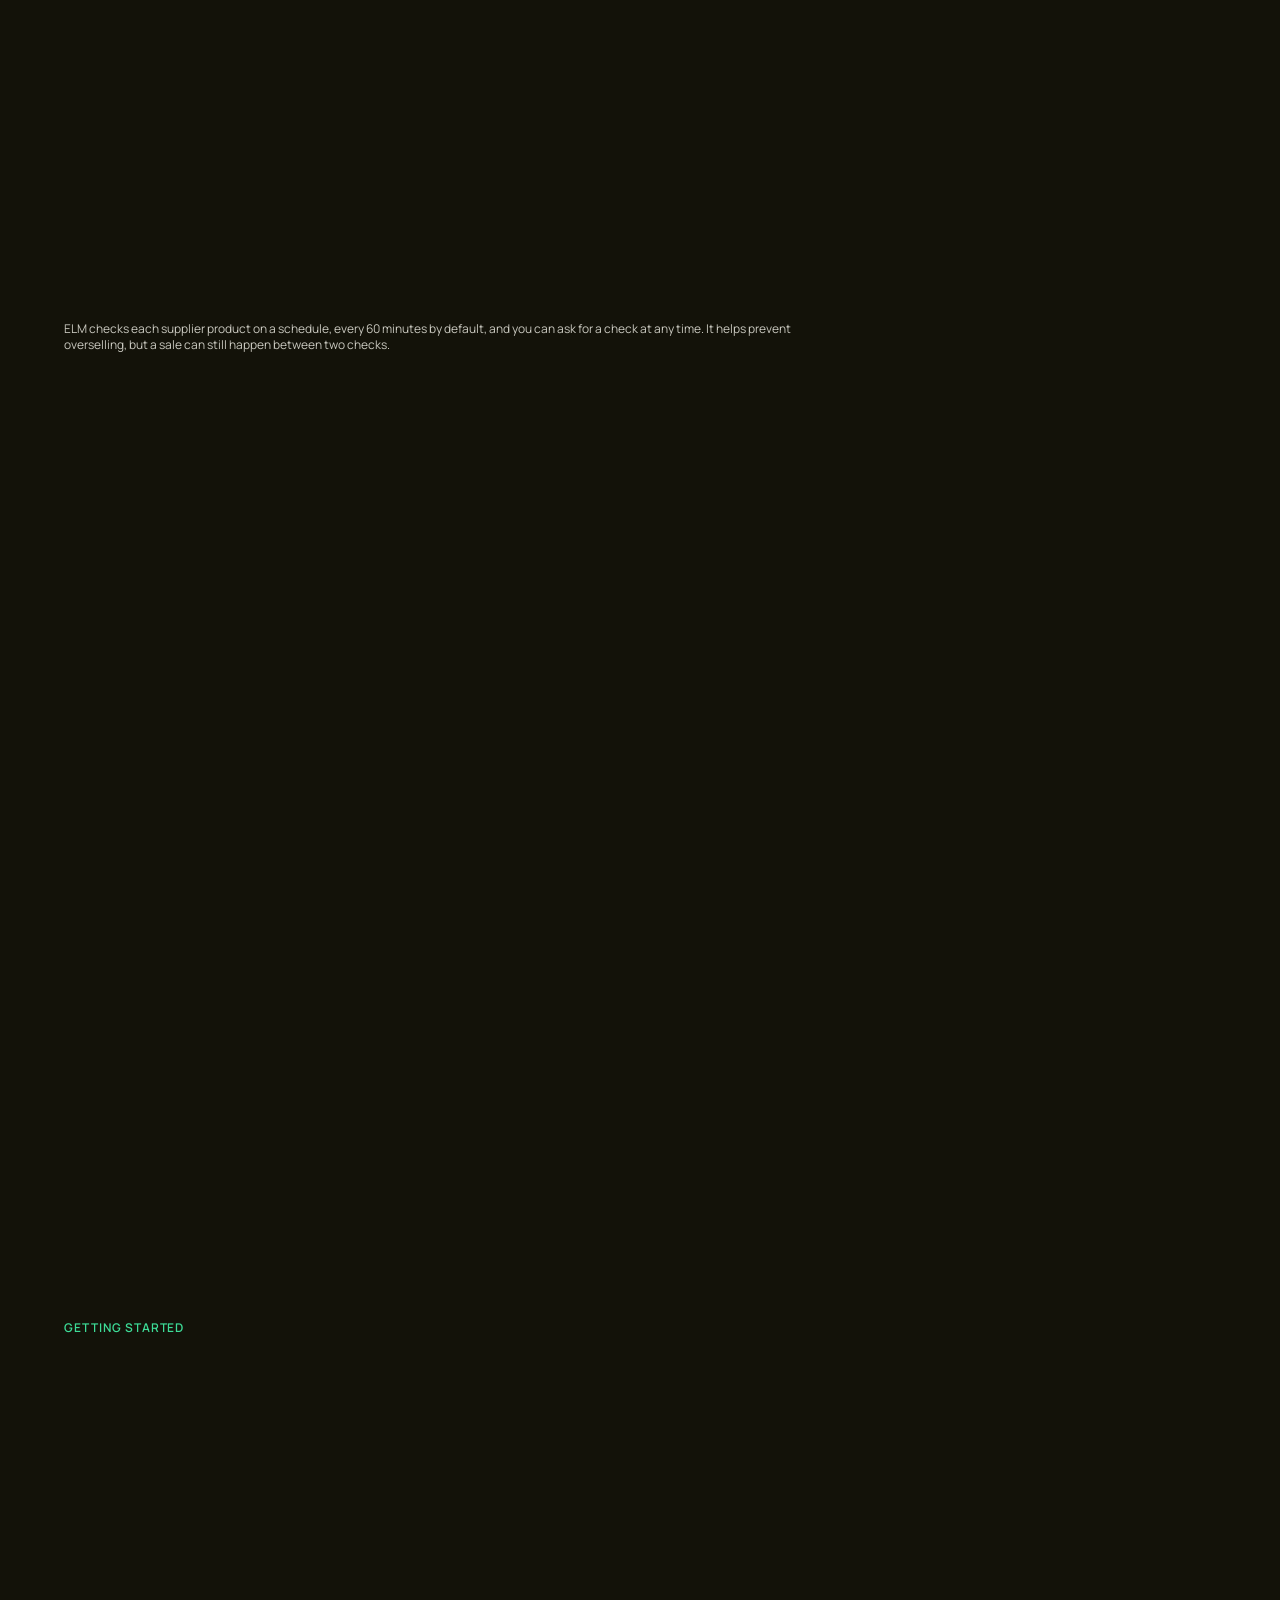
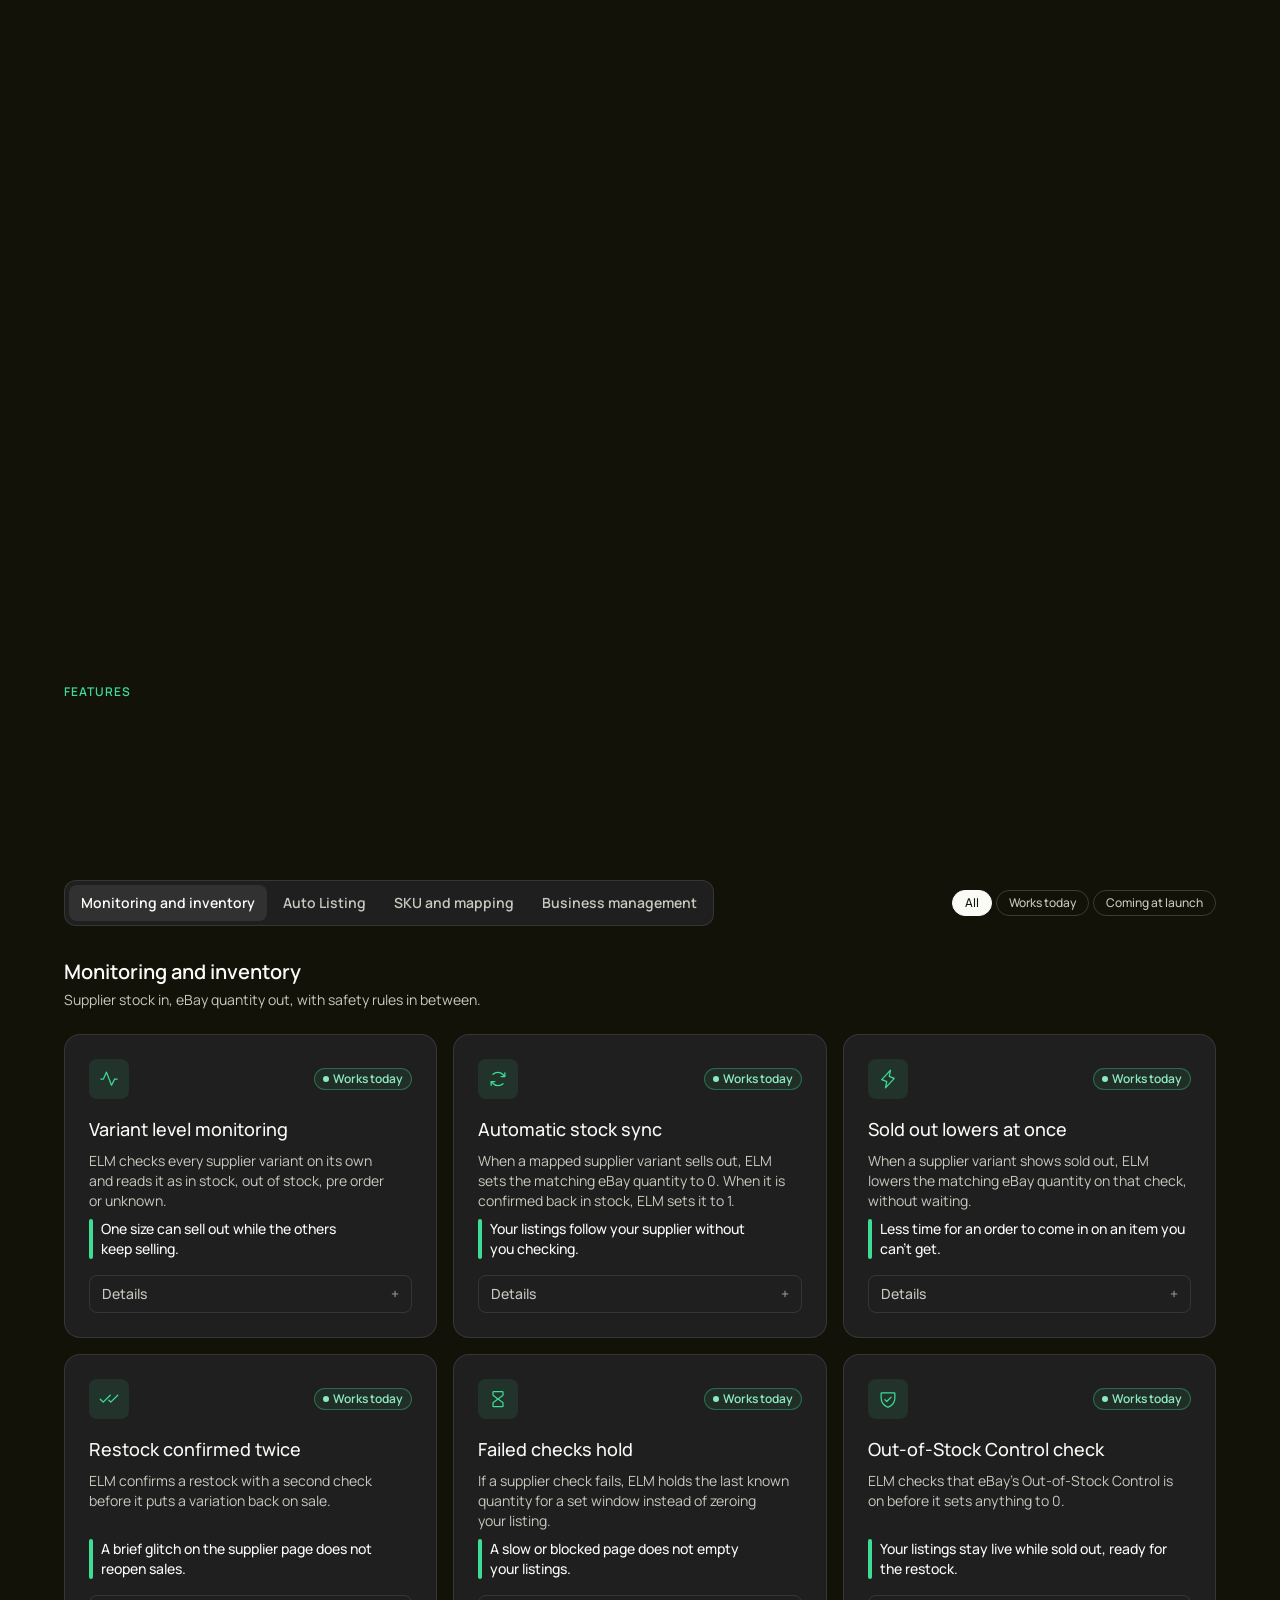
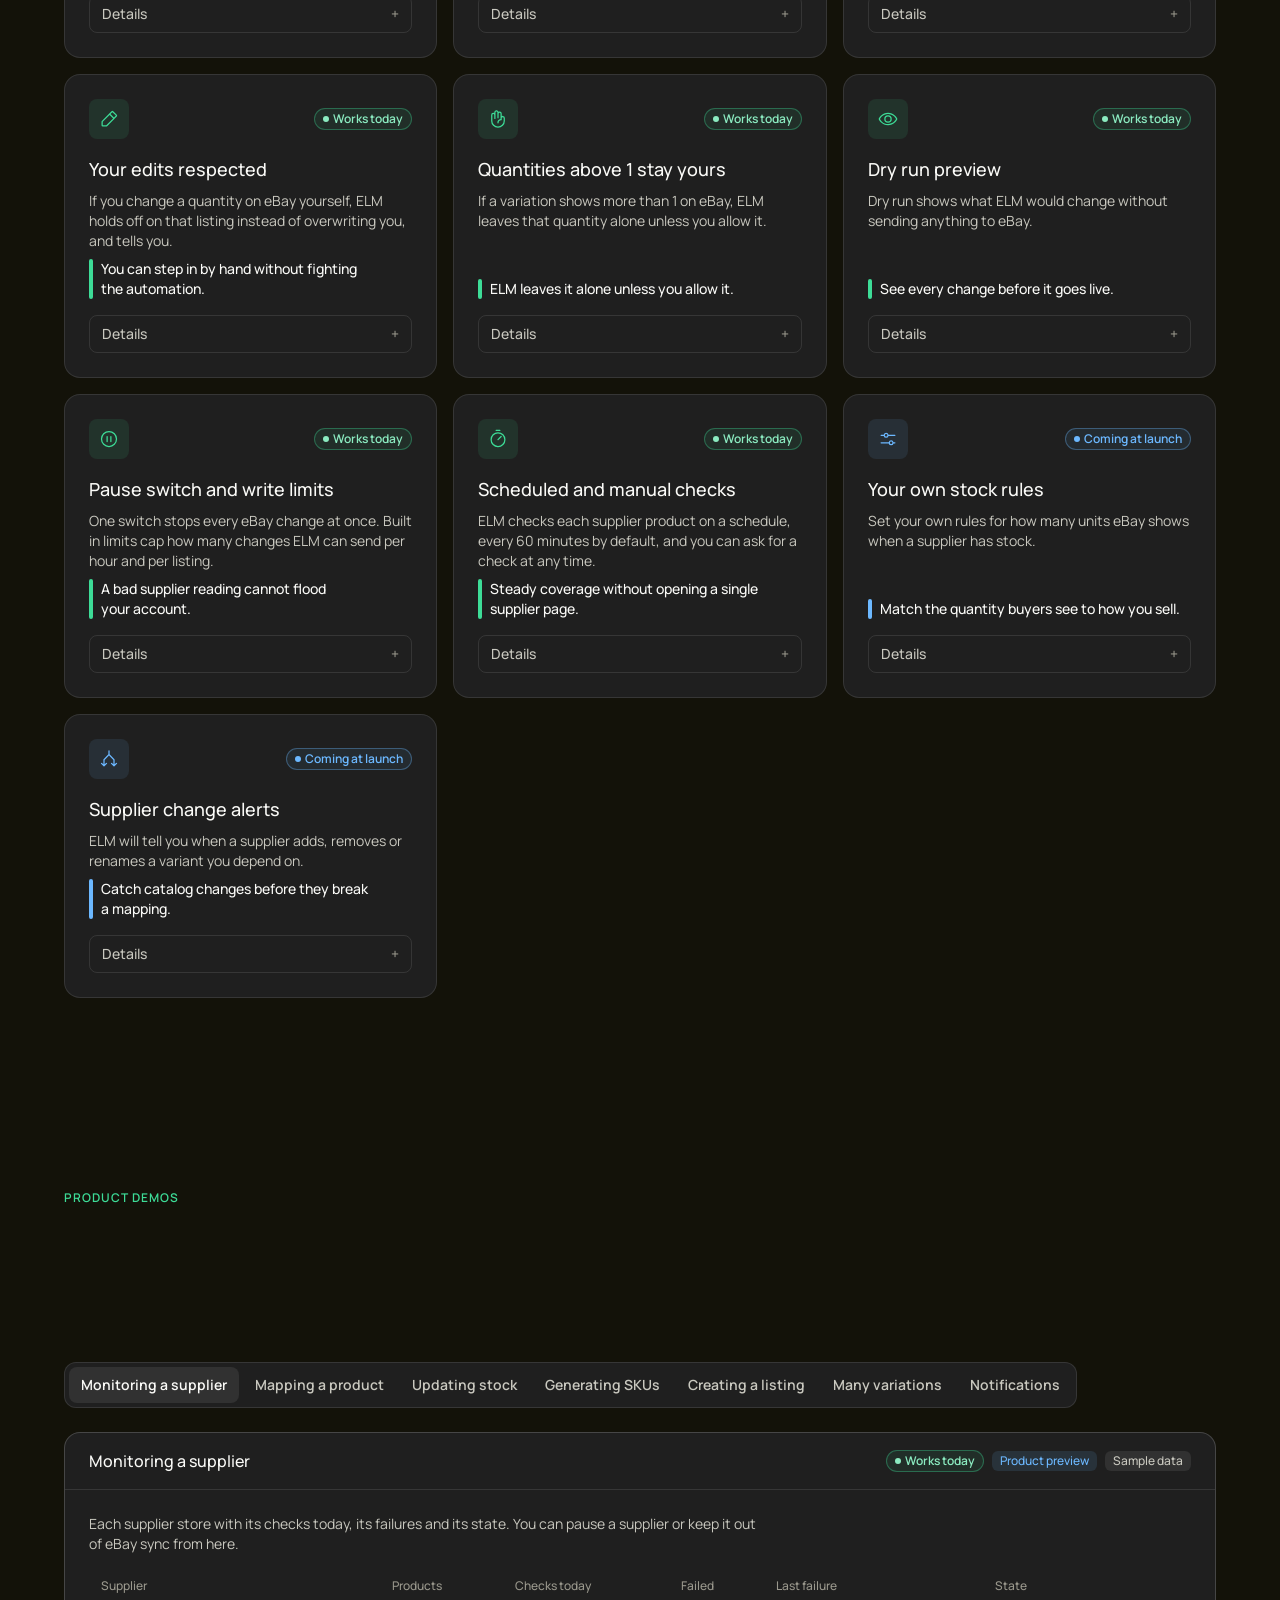
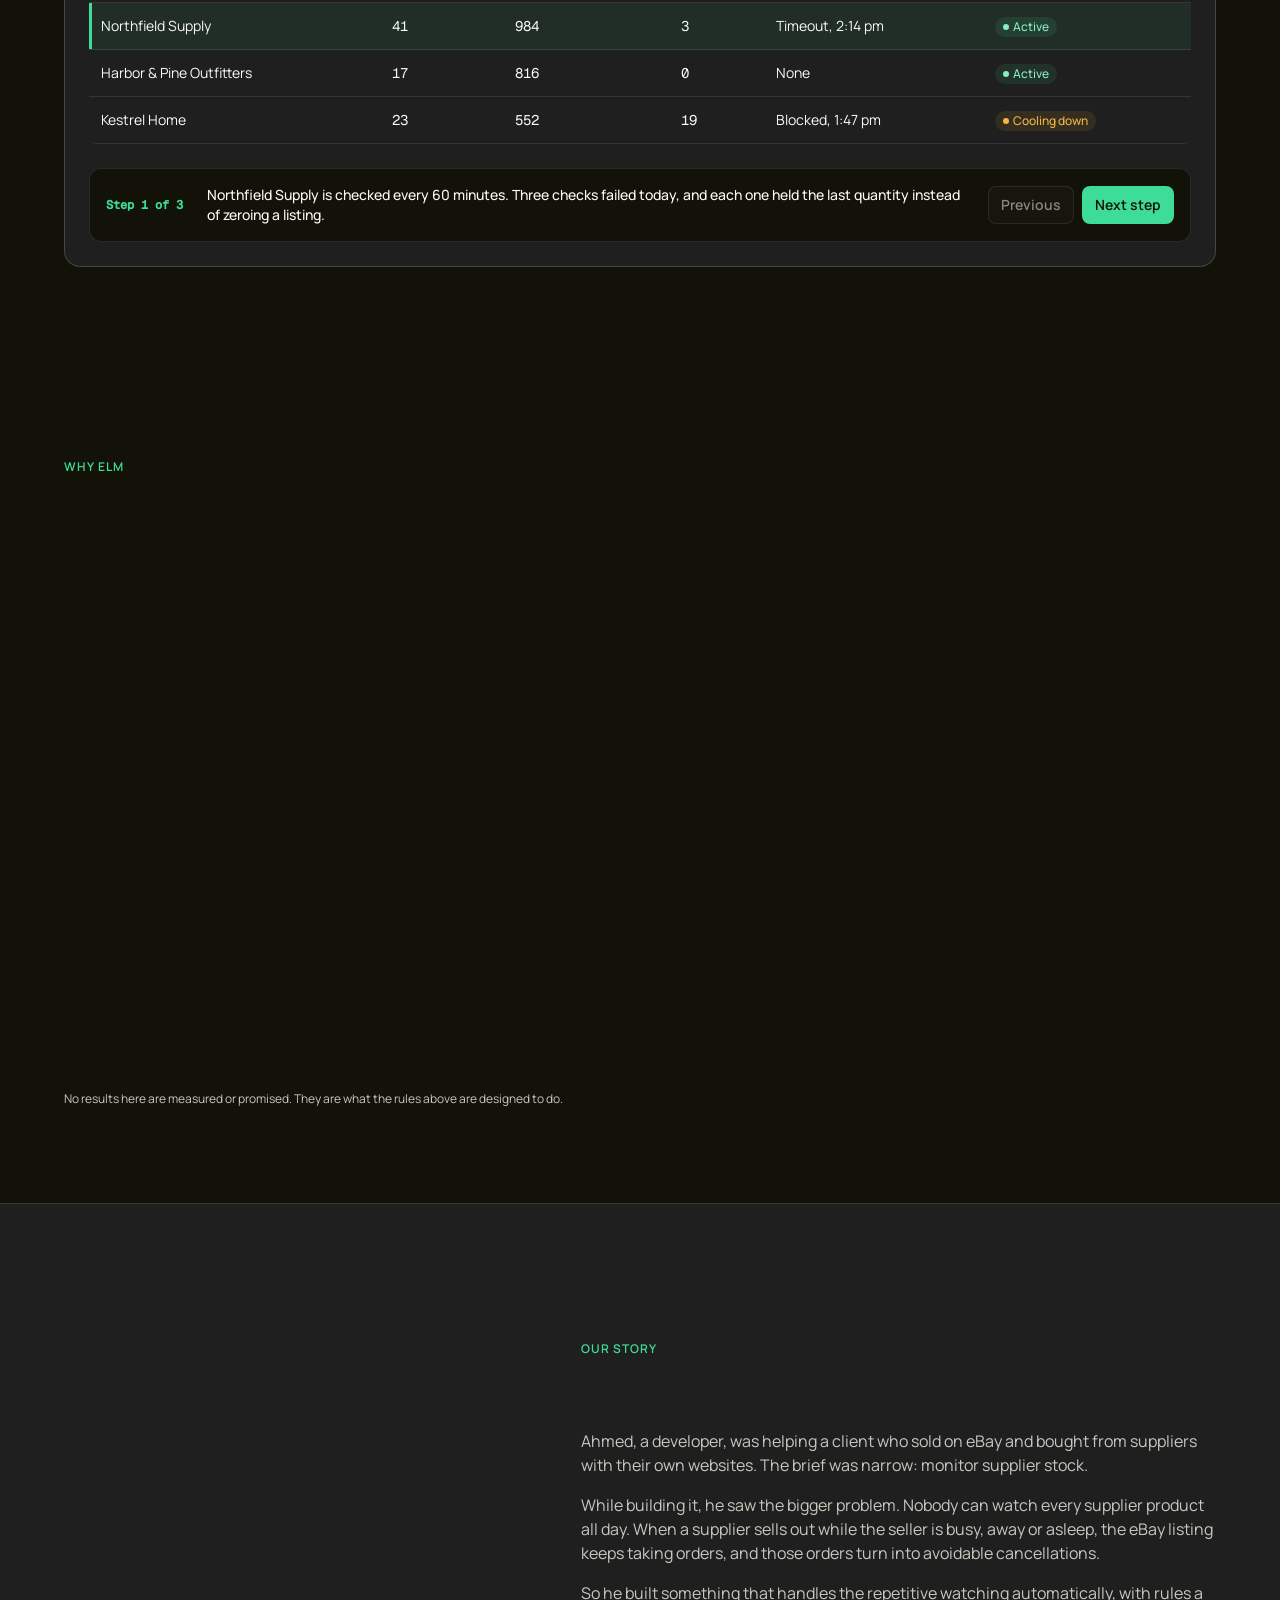
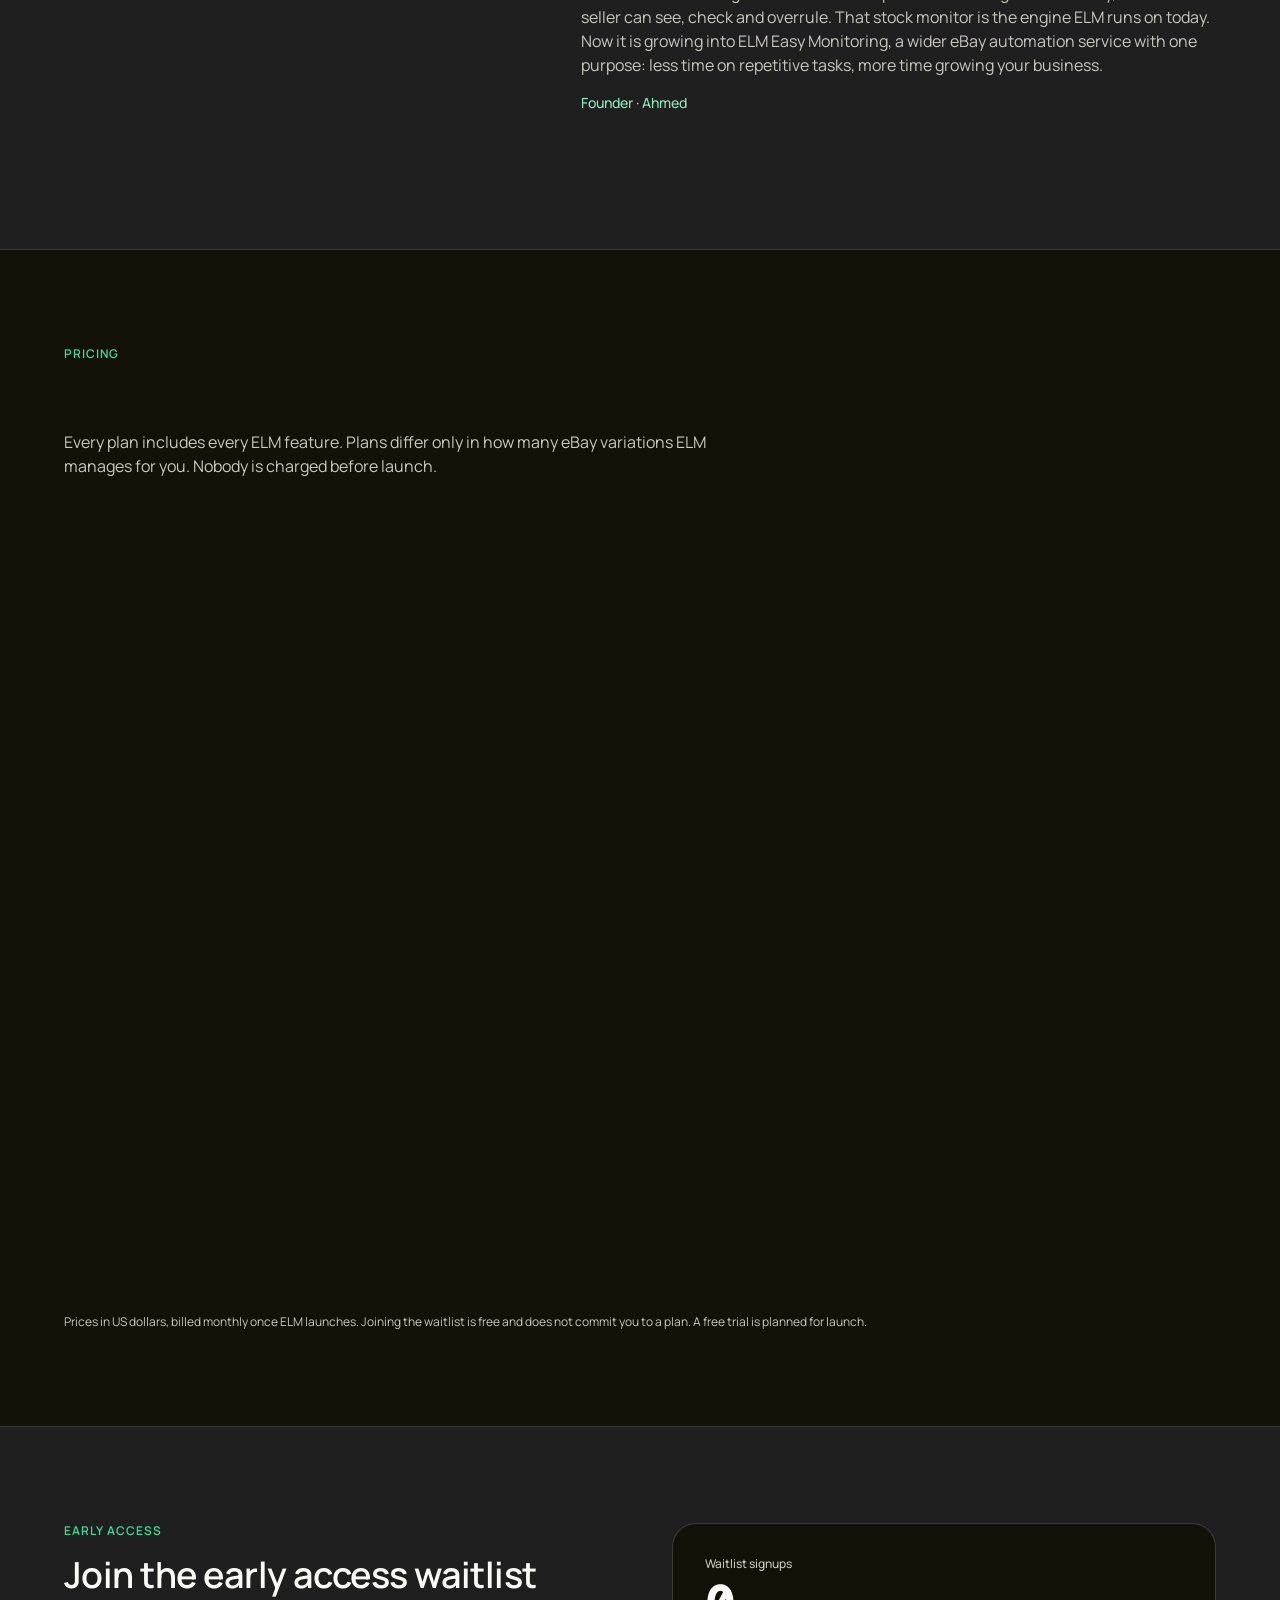
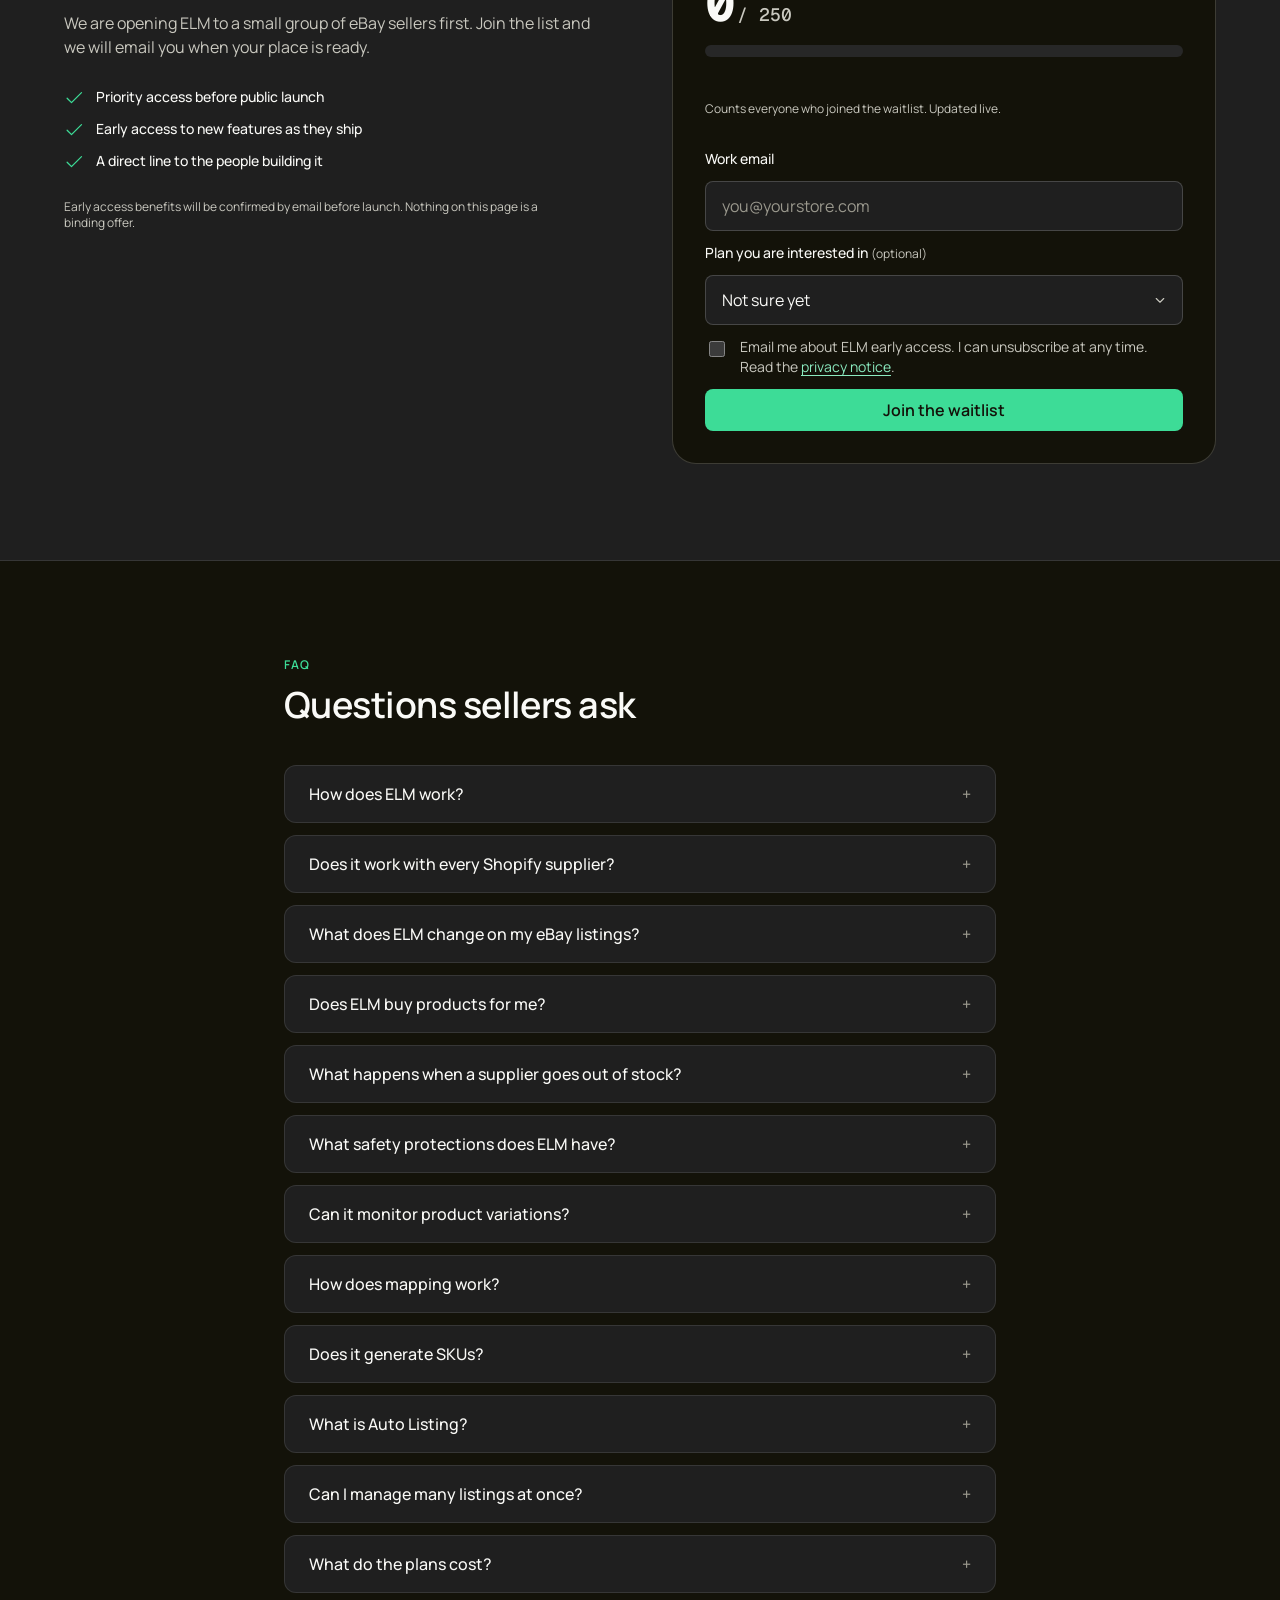
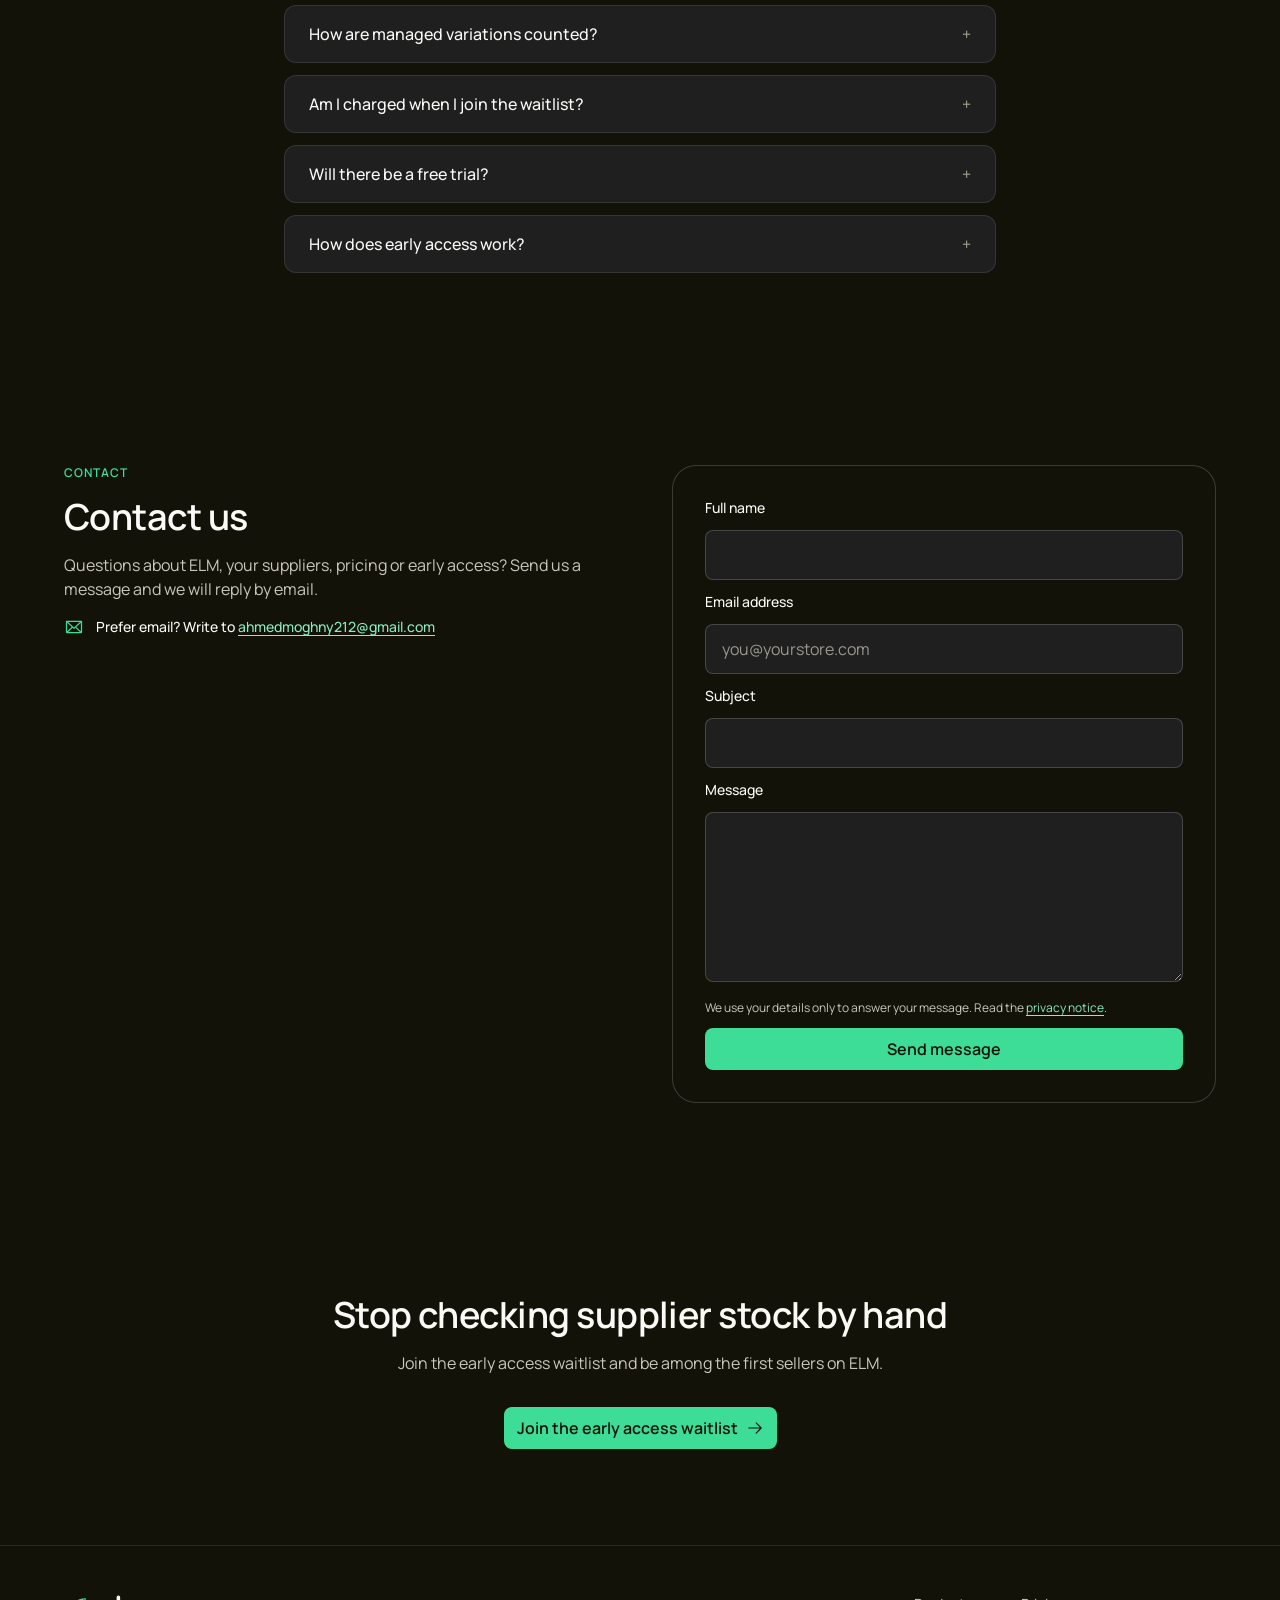
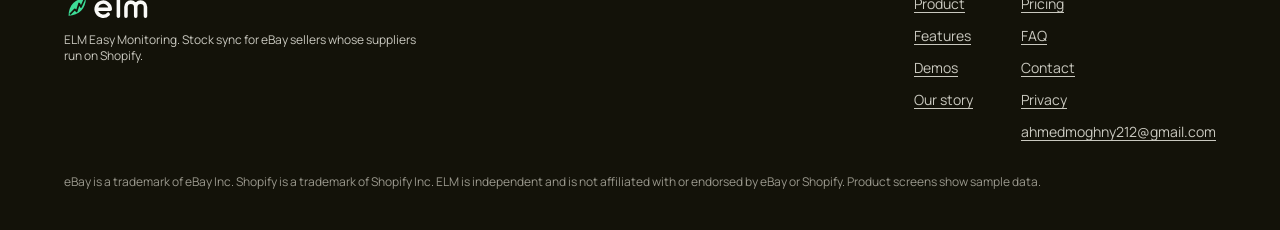
==== commit 155f9b67: "Story-first redesign: page, styles, scripts, icons and corrected link preview" ====
--- a/index.html
+++ b/index.html
@@ -12,12 +12,12 @@
   <meta name="elm-config" data-supabase-url="https://ibironumtwhhcozyqzyk.supabase.co" data-supabase-key="sb_publishable_D0hgJ-VKo994CqRunnML3Q_rrPZkaVX" data-web3forms-key="a4f4b2f7-46e6-485e-8eb2-844a00ba893d">
   <meta property="og:type" content="website">
   <meta property="og:site_name" content="ELM Easy Monitoring">
-  <meta property="og:title" content="ELM Easy Monitoring: your eBay business, automated">
+  <meta property="og:title" content="ELM Easy Monitoring: eBay stock sync for sellers with Shopify suppliers">
   <meta property="og:description" content="Stock sync for eBay sellers whose suppliers run on Shopify. Variant level, with a reason for every change. Join the early access waitlist.">
   <meta property="og:image" content="https://bazzoka.github.io/elm-pre-launch/static/img/og.png">
   <meta property="og:image:width" content="1200">
   <meta property="og:image:height" content="630">
-  <meta property="og:image:alt" content="ELM logo with the line: your eBay business, automated.">
+  <meta property="og:image:alt" content="ELM: Your supplier sold out. Your eBay listing should know. Sample data showing 1 to 0 and 0 to 1.">
   <meta name="twitter:card" content="summary_large_image">
   <meta name="twitter:title" content="ELM Easy Monitoring">
   <meta name="twitter:description" content="Stock sync for eBay sellers whose suppliers run on Shopify. Join the early access waitlist.">
@@ -27,9 +27,9 @@
   <link rel="preload" href="brand/fonts/manrope-latin-600-normal.woff2" as="font" type="font/woff2" crossorigin>
   <link rel="preload" href="brand/fonts/manrope-latin-400-normal.woff2" as="font" type="font/woff2" crossorigin>
   <link rel="stylesheet" href="brand/tokens.css?v=a36fa9bd77">
-  <link rel="stylesheet" href="static/css/site.css?v=4f05318a38">
-  <script src="static/js/site.js?v=d13e944c53" defer></script>
-  <script type="application/ld+json">{"@context": "https://schema.org", "@type": "FAQPage", "mainEntity": [{"@type": "Question", "name": "What does ELM automate?", "acceptedAnswer": {"@type": "Answer", "text": "Today ELM watches your suppliers' product pages and updates the available quantity on your existing eBay listings and variations, with safety rules and a log of every change. At launch it adds product discovery, listing creation, SKU generation, smart mapping and bulk tools."}}, {"@type": "Question", "name": "Does it work with Shopify suppliers?", "acceptedAnswer": {"@type": "Answer", "text": "Yes. ELM is built for suppliers whose online stores run on Shopify. Some stores hide stock levels or block automated checks; ELM tells you when a store cannot be read reliably instead of guessing."}}, {"@type": "Question", "name": "Can it create eBay listings?", "acceptedAnswer": {"@type": "Answer", "text": "Listing creation is coming at launch. ELM will prepare listings from supplier products with titles, item specifics, variations and SKUs, and you review them before they go live. It is not available yet."}}, {"@type": "Question", "name": "Does it generate SKUs?", "acceptedAnswer": {"@type": "Answer", "text": "Automatic SKU generation is coming at launch. Today ELM reads the SKUs you already have and suggests mappings when they match exactly."}}, {"@type": "Question", "name": "Can it monitor product variations?", "acceptedAnswer": {"@type": "Answer", "text": "Yes, and this works today. Every check and every stock change is per variation, so one size or color can sell out without touching the others."}}, {"@type": "Question", "name": "What happens when a supplier goes out of stock?", "acceptedAnswer": {"@type": "Answer", "text": "On the next check ELM sets the matching eBay quantity to zero and records why. When the supplier restocks, ELM confirms it with a second check before selling again. If a check simply fails, ELM holds the last known quantity for a set time instead of zeroing your listing."}}, {"@type": "Question", "name": "Does ELM purchase products automatically?", "acceptedAnswer": {"@type": "Answer", "text": "No. ELM never buys from your suppliers or completes a checkout. You stay in control of where and how you buy, and you are responsible for following eBay's selling policies."}}, {"@type": "Question", "name": "Can I manage many listings at once?", "acceptedAnswer": {"@type": "Answer", "text": "Monitoring and sync already run across all mapped listings. Bulk import and bulk listing management arrive at launch."}}, {"@type": "Question", "name": "How does early access work?", "acceptedAnswer": {"@type": "Answer", "text": "Join the waitlist with your email. We will invite sellers in small groups before public launch and email you when your place is ready. Early access benefits will be confirmed by email before launch."}}, {"@type": "Question", "name": "How are managed variations counted?", "acceptedAnswer": {"@type": "Answer", "text": "Each eBay variation ELM manages counts as one, and a single item listing counts as one. A listing with 50 variations counts as 50. Your plan limit applies to the total across all your active listings."}}, {"@type": "Question", "name": "Am I charged when I join the waitlist?", "acceptedAnswer": {"@type": "Answer", "text": "No. Joining is free, and picking a plan only tells us what fits your store. Nothing is charged before launch, and you choose your plan when your access is ready."}}, {"@type": "Question", "name": "Will there be a free trial?", "acceptedAnswer": {"@type": "Answer", "text": "Yes, a free trial is planned for launch. Its length will be announced before launch."}}]}</script>
+  <link rel="stylesheet" href="static/css/site.css?v=0f88d9691d">
+  <script src="static/js/site.js?v=aa2843c75c" defer></script>
+  <script type="application/ld+json">{"@context": "https://schema.org", "@type": "FAQPage", "mainEntity": [{"@type": "Question", "name": "How does ELM work?", "acceptedAnswer": {"@type": "Answer", "text": "You link each eBay variation to the supplier variant it depends on. ELM then checks the supplier's Shopify store on a schedule, every 60 minutes by default. When a variant sells out, it sets the matching eBay quantity to 0, and when a restock is confirmed by a second check, it sets it back to 1. Every change is read back from eBay and recorded with its reason."}}, {"@type": "Question", "name": "Does it work with every Shopify supplier?", "acceptedAnswer": {"@type": "Answer", "text": "ELM is built for suppliers whose online stores run on Shopify, and it reads each product's live data. It cannot promise every store: some hide stock levels or block automated checks. When a store cannot be read reliably, ELM shows the failed check and its reason instead of guessing, and it never tries to get around a block."}}, {"@type": "Question", "name": "What does ELM change on my eBay listings?", "acceptedAnswer": {"@type": "Answer", "text": "Only the available quantity, and only to 0 or 1 per variation. ELM never ends, deletes or reprices your listings. If a variation shows more than 1, ELM leaves that quantity alone unless you allow it. Today it works with fixed price, Good 'Til Cancelled listings; auctions are not supported."}}, {"@type": "Question", "name": "Does ELM buy products for me?", "acceptedAnswer": {"@type": "Answer", "text": "No. ELM never buys from your suppliers or completes a checkout. Purchasing stays with you, and you are responsible for following eBay's selling policies."}}, {"@type": "Question", "name": "What happens when a supplier goes out of stock?", "acceptedAnswer": {"@type": "Answer", "text": "On that check ELM sets the matching eBay quantity to 0 and records why. It first checks that eBay's Out-of-Stock Control is on, so the listing stays live while sold out. When the supplier restocks, ELM confirms it with a second check before selling again. If a check simply fails, ELM holds the last known quantity for a set time instead of zeroing your listing."}}, {"@type": "Question", "name": "What safety protections does ELM have?", "acceptedAnswer": {"@type": "Answer", "text": "You can start in dry run and see every change before anything is sent to eBay. A failed check holds the last quantity for a set window, 24 hours by default, instead of zeroing your listing. If you change a quantity on eBay yourself, ELM holds off on that listing for 24 hours and tells you. One switch pauses every eBay change, and built in limits cap how many changes ELM can send per hour and per listing."}}, {"@type": "Question", "name": "Can it monitor product variations?", "acceptedAnswer": {"@type": "Answer", "text": "Yes, and this works today. Every check and every stock change is per variation, so one size or color can sell out without touching the others."}}, {"@type": "Question", "name": "How does mapping work?", "acceptedAnswer": {"@type": "Answer", "text": "Today you link each eBay variation to its supplier variant, and ELM suggests the link when your eBay SKU and the supplier SKU match exactly. Only a mapping you have verified can change your eBay stock. Coming at launch: matching by option values and title, match suggestions within the supplier stores you add, and bulk accept, with uncertain matches sent to a review queue."}}, {"@type": "Question", "name": "Does it generate SKUs?", "acceptedAnswer": {"@type": "Answer", "text": "Automatic SKU generation is coming at launch: ELM will generate a consistent SKU for every variation that does not have one. Today ELM reads the SKUs you already have, suggests mappings when they match exactly, and flags missing or duplicate SKUs so they stay out of sync until you fix them."}}, {"@type": "Question", "name": "What is Auto Listing?", "acceptedAnswer": {"@type": "Answer", "text": "Auto Listing is coming at launch and is not available yet. You will browse a supplier's catalog, filter by supplier price and choose products, and ELM will prepare eBay listing drafts with variations, images matched to each variation and SKUs. You review each draft, and ELM publishes it to eBay only when you approve. Eligible new listings are then connected to stock sync. Use only images and descriptions you have the right to use."}}, {"@type": "Question", "name": "Can I manage many listings at once?", "acceptedAnswer": {"@type": "Answer", "text": "Monitoring and sync already run across all mapped listings, and you can delete up to 200 products from ELM at once with a preview first. Bulk import, bulk mapping and bulk actions on listings arrive at launch."}}, {"@type": "Question", "name": "What do the plans cost?", "acceptedAnswer": {"@type": "Answer", "text": "Starter is $19 a month for up to 100 managed variations, Growth is $39 for 300, Pro is $79 for 1,000 and Business is $149 for 3,000. Every plan includes every feature; plans differ only in how many variations ELM manages for you."}}, {"@type": "Question", "name": "How are managed variations counted?", "acceptedAnswer": {"@type": "Answer", "text": "Each eBay variation ELM manages counts as one, and a single item listing counts as one. A listing with 50 variations counts as 50. Your plan limit applies to the total across all your active listings."}}, {"@type": "Question", "name": "Am I charged when I join the waitlist?", "acceptedAnswer": {"@type": "Answer", "text": "No. Joining is free, and picking a plan only tells us what fits your store. Nothing is charged before launch, and you choose your plan when your access is ready."}}, {"@type": "Question", "name": "Will there be a free trial?", "acceptedAnswer": {"@type": "Answer", "text": "Yes, a free trial is planned for launch. Its length will be announced before launch."}}, {"@type": "Question", "name": "How does early access work?", "acceptedAnswer": {"@type": "Answer", "text": "Join the waitlist with your email. We will invite sellers in small groups before public launch and email you when your place is ready. Early access benefits will be confirmed by email before launch."}}]}</script>
 </head>
 <body>
 <a class="skip-link button-sm" href="#main">Skip to content</a>
@@ -38,9 +38,9 @@
   <nav class="nav" aria-label="Main">
     <a class="nav-logo" href="./" aria-label="ELM home"><img src="brand/logo/elm-logo-on-dark.svg" alt="ELM" width="99" height="30"></a>
     <ul class="nav-links" id="nav-links">
-      <li><a class="title-4" href="#product">Product</a></li>
+      <li><a class="title-4" href="#solution">Product</a></li>
       <li><a class="title-4" href="#features">Features</a></li>
-      <li><a class="title-4" href="#how">How it works</a></li>
+      <li><a class="title-4" href="#demos">Demos</a></li>
       <li><a class="title-4" href="#pricing">Pricing</a></li>
       <li><a class="title-4" href="#faq">FAQ</a></li>
       <li><a class="title-4" href="#contact">Contact</a></li>
@@ -51,280 +51,399 @@
     </button>
   </nav>
   <div class="mobile-menu" id="mobile-menu" hidden>
-    <a class="heading-5" href="#product">Product</a>
-    <a class="heading-5" href="#features">Features</a>
-    <a class="heading-5" href="#how">How it works</a>
-    <a class="heading-5" href="#pricing">Pricing</a>
-    <a class="heading-5" href="#faq">FAQ</a>
-    <a class="heading-5" href="#contact">Contact</a>
+    <a class="title-1" href="#problem">The problem</a>
+    <a class="title-1" href="#solution">How ELM solves it</a>
+    <a class="title-1" href="#how">Getting started</a>
+    <a class="title-1" href="#features">Features</a>
+    <a class="title-1" href="#demos">Demos</a>
+    <a class="title-1" href="#why">Why ELM</a>
+    <a class="title-1" href="#story">Our story</a>
+    <a class="title-1" href="#pricing">Pricing</a>
+    <a class="title-1" href="#faq">FAQ</a>
+    <a class="title-1" href="#contact">Contact</a>
     <a class="btn btn-primary button-md" href="#waitlist" data-cta="mobile-menu">Join the waitlist</a>
   </div>
 </header>
 
 <main id="main">
 
-  <!-- HERO -->
+  <!-- 1 HERO: video first -->
   <section class="hero" aria-labelledby="hero-title">
     <div class="hero-bg" aria-hidden="true"><div class="glow g1"></div><div class="glow g2"></div><div class="grid-lines"></div></div>
     <div class="container hero-inner">
       <p class="chip chip-brand caption-3"><span class="dot"></span>Early access · Before launch</p>
-      <h1 id="hero-title" class="heading-1 hero-title">Your eBay business.<br>Automated.</h1>
-      <p class="hero-sub body-3">ELM watches your suppliers' Shopify stores variant by variant and keeps your eBay quantities in step. At launch it will also bring in products from your suppliers' catalogs, write SKUs and prepare listings for you.</p>
+      <h1 id="hero-title" class="heading-1 hero-title">Your supplier sold out.<br>Your eBay listing should know.</h1>
+      <p class="hero-sub body-3">ELM watches the Shopify stores you buy from, variant by variant, and updates the quantity on your eBay listings with a reason for every change. Listing tools for your supplier catalogs arrive at launch.</p>
       <div class="hero-actions">
         <a class="btn btn-primary button-md" href="#waitlist" data-cta="hero">Join the early access waitlist<svg class="i" aria-hidden="true"><use href="static/img/icons.svg#i-arrow-right"/></svg></a>
-        <button class="btn btn-ghost button-md" type="button" data-open-video data-cta="hero-video"><svg class="i" aria-hidden="true"><use href="static/img/icons.svg#i-play"/></svg>Watch the product tour</button>
-      </div>
+        <a class="btn btn-ghost button-md" href="#features" data-cta="hero-features">Explore features</a>
+      </div>
+    </div>
+
+    <div class="container">
+      <figure class="tour reveal" id="tour-frame">
+        <div class="tour-media" id="video-wrap">
+          <video id="tour" controls playsinline preload="none" hidden data-src="static/video/elm-intro.mp4" data-poster="static/video/elm-intro-cover.png" data-captions="static/video/elm-intro.vtt"></video>
+          <button class="tour-play" id="tour-play" type="button" data-cta="hero-video" aria-describedby="tour-caption">
+            <img class="tour-poster" src="static/video/elm-intro-cover.png" alt="" width="1920" height="1080" decoding="async" fetchpriority="high">
+            <span class="tour-btn"><span class="tour-ring"><svg class="i" aria-hidden="true"><use href="static/img/icons.svg#i-play"/></svg></span><span class="button-md">Play the product tour</span></span>
+          </button>
+          <p class="body-6 muted video-missing" id="video-missing" hidden>The product tour is being finished. Join the waitlist and we will send it to you.</p>
+        </div>
+        <figcaption class="tour-caption caption-5" id="tour-caption"><span>ELM product tour with sound and captions. It never plays until you press play.</span><span class="label-row"><span class="tag tag-muted caption-4">Sample data</span><span class="tag caption-4">Concept preview for launch screens</span></span></figcaption>
+      </figure>
       <ul class="proof caption-2">
         <li><svg class="i" aria-hidden="true"><use href="static/img/icons.svg#i-shield-check"/></svg>Built on a sync engine covered by more than 11,000 automated tests</li>
+        <li><svg class="i" aria-hidden="true"><use href="static/img/icons.svg#i-eye"/></svg>Start in dry run and preview every change first</li>
         <li><svg class="i" aria-hidden="true"><use href="static/img/icons.svg#i-hand-pointing"/></svg>ELM never buys from your suppliers. Purchasing stays with you.</li>
       </ul>
     </div>
-
-    <div class="container">
-      <figure class="app-frame reveal" aria-label="Product preview of the ELM dashboard with sample data">
-        <div class="app-top">
-          <span class="dots" aria-hidden="true"><i></i><i></i><i></i></span>
-          <span class="caption-4 app-title">ELM · Inventory</span>
-          <span class="label-row"><span class="tag caption-4">Product preview</span><span class="tag tag-muted caption-4">Sample data</span></span>
-        </div>
-        <div class="app-body">
-          <aside class="app-side" aria-hidden="true">
-            <img src="brand/logo/elm-mark.svg" alt="" width="24" height="24">
-            <span class="side-item on"><svg class="i"><use href="static/img/icons.svg#i-gauge"/></svg></span>
-            <span class="side-item"><svg class="i"><use href="static/img/icons.svg#i-package"/></svg></span>
-            <span class="side-item"><svg class="i"><use href="static/img/icons.svg#i-storefront"/></svg></span>
-            <span class="side-item"><svg class="i"><use href="static/img/icons.svg#i-link-simple"/></svg></span>
-            <span class="side-item"><svg class="i"><use href="static/img/icons.svg#i-bell"/></svg></span>
-          </aside>
-          <div class="app-main">
-            <div class="kpis">
-              <div class="kpi"><span class="caption-4">Variants monitored</span><span class="heading-5 mono">1,284</span></div>
-              <div class="kpi"><span class="caption-4">In stock at supplier</span><span class="heading-5 mono">1,197</span></div>
-              <div class="kpi"><span class="caption-4">Changes today</span><span class="heading-5 mono" id="kpi-changes">37</span></div>
-              <div class="kpi"><span class="caption-4">Suppliers</span><span class="heading-5 mono">12</span></div>
-            </div>
-            <div class="app-grid">
-              <div class="panel">
-                <div class="panel-head"><span class="title-4">Variants</span><span class="caption-5 muted">Checked every 60 minutes</span></div>
-                <table class="vt" aria-label="Sample variants">
-                  <thead><tr><th class="caption-4">Variant</th><th class="caption-4">Supplier</th><th class="caption-4">eBay qty</th></tr></thead>
-                  <tbody id="hero-rows">
-                    <tr data-row="0"><td><span class="body-5">Trail Jacket</span><span class="caption-5 muted">Navy / M</span><span class="caption-5 muted mono">NFS-TJ-NV-M</span></td><td><span class="st st-in caption-4">In stock</span></td><td class="mono body-5 q">3</td></tr>
-                    <tr data-row="1"><td><span class="body-5">Canvas Weekender</span><span class="caption-5 muted">Olive</span><span class="caption-5 muted mono">HPO-CW-OL</span></td><td><span class="st st-in caption-4">In stock</span></td><td class="mono body-5 q">2</td></tr>
-                    <tr data-row="2"><td><span class="body-5">Stoneware Mug Set</span><span class="caption-5 muted">Slate</span><span class="caption-5 muted mono">KH-SM-SL4</span></td><td><span class="st st-unk caption-4">Check failed</span></td><td class="mono body-5 q">2 <span class="caption-5 muted">held</span></td></tr>
-                    <tr data-row="3"><td><span class="body-5">Merino Crew Socks</span><span class="caption-5 muted">Grey / L</span><span class="caption-5 muted mono">NFS-MS-GR-L</span></td><td><span class="st st-out caption-4">Sold out</span></td><td class="mono body-5 q">0</td></tr>
-                  </tbody>
-                </table>
+  </section>
+
+  <!-- 2 PROBLEM -->
+  <section class="section" id="problem" aria-labelledby="problem-title">
+    <div class="container">
+      <p class="eyebrow caption-3">The problem</p>
+      <h2 id="problem-title" class="heading-3 section-title reveal">One sold out variant can turn into a canceled order</h2>
+      <p class="section-sub body-3 muted reveal">Here is how it happens, one step at a time. <span class="tag tag-muted caption-4">Example</span> This scenario is an illustration, not a real seller's story.</p>
+
+      <ol class="story" aria-label="Example: how an oversell happens">
+        <li class="story-step reveal">
+          <p class="story-time caption-3 mono">2:07 am</p>
+          <h3 class="title-2">Your supplier sells out</h3>
+          <div class="mini" aria-hidden="true">
+            <p class="mini-head caption-4"><svg class="i"><use href="static/img/icons.svg#i-storefront"/></svg>Northfield Supply · Shopify store</p>
+            <p class="mini-row"><span class="body-5">Trail Jacket<span class="caption-5 muted"> Navy / M</span></span><span class="st st-out caption-4">Sold out</span></p>
+          </div>
+          <p class="body-6 muted">The last Navy / M leaves your supplier's store in the middle of the night.</p>
+        </li>
+        <li class="story-step reveal">
+          <p class="story-time caption-3 mono">2:07 am</p>
+          <h3 class="title-2">Your eBay listing still shows 1</h3>
+          <div class="mini" aria-hidden="true">
+            <p class="mini-head caption-4"><svg class="i"><use href="static/img/icons.svg#i-tag"/></svg>Your eBay listing · Trail Jacket</p>
+            <p class="mini-row"><span class="body-5">Navy / M<span class="caption-5 muted"> Available</span></span><span class="mono heading-6 warn">1</span></p>
+          </div>
+          <p class="body-6 muted">Nothing tells eBay, so the variation is still for sale.</p>
+        </li>
+        <li class="story-step reveal">
+          <p class="story-time caption-3 mono">2:07 to 6:40 am</p>
+          <h3 class="title-2">You are asleep, at work or driving</h3>
+          <div class="mini mini-icons" aria-hidden="true">
+            <span><svg class="i"><use href="static/img/icons.svg#i-moon"/></svg><span class="caption-4">Asleep</span></span>
+            <span><svg class="i"><use href="static/img/icons.svg#i-briefcase"/></svg><span class="caption-4">At work</span></span>
+            <span><svg class="i"><use href="static/img/icons.svg#i-car"/></svg><span class="caption-4">Driving</span></span>
+          </div>
+          <p class="body-6 muted">Nobody is watching the supplier page, and nobody can watch it all day.</p>
+        </li>
+        <li class="story-step reveal">
+          <p class="story-time caption-3 mono">6:42 am</p>
+          <h3 class="title-2">A buyer orders it</h3>
+          <div class="mini" aria-hidden="true">
+            <p class="mini-head caption-4"><svg class="i"><use href="static/img/icons.svg#i-shopping-cart"/></svg>New eBay order</p>
+            <p class="mini-row"><span class="body-5">Trail Jacket<span class="caption-5 muted"> Navy / M</span></span><span class="mono body-5">Qty 1</span></p>
+          </div>
+          <p class="body-6 muted">The buyer pays for an item your supplier no longer has.</p>
+        </li>
+        <li class="story-step story-end reveal">
+          <p class="story-time caption-3 mono">7:15 am</p>
+          <h3 class="title-2">You can't get the item</h3>
+          <div class="mini mini-risk" aria-hidden="true">
+            <p class="mini-head caption-4"><svg class="i"><use href="static/img/icons.svg#i-warning-circle"/></svg>What happens next</p>
+            <p class="mini-row"><span class="body-5">Cancel the order</span><span class="st st-out caption-4">Risk</span></p>
+          </div>
+          <p class="body-6 muted">You may have to cancel, and cancellations can hurt your seller performance on eBay.</p>
+        </li>
+      </ol>
+
+      <div class="pains">
+        <h3 class="heading-6 pains-title reveal">One listing is a scare. A whole catalog is a second job.</h3>
+        <ul class="pain-grid">
+          <li class="pain reveal"><svg class="i i-lg amber" aria-hidden="true"><use href="static/img/icons.svg#i-tree-structure"/></svg><h4 class="title-3">Hundreds of variations</h4><p class="body-6 muted">Every size and color has its own stock. Nobody can open hundreds of supplier pages by hand, every hour.</p></li>
+          <li class="pain reveal"><svg class="i i-lg amber" aria-hidden="true"><use href="static/img/icons.svg#i-arrow-counter-clockwise"/></svg><h4 class="title-3">Restocks go unnoticed</h4><p class="body-6 muted">When a variant comes back, your listing stays at 0 until someone notices, and you miss the sales in between.</p></li>
+          <li class="pain reveal"><svg class="i i-lg amber" aria-hidden="true"><use href="static/img/icons.svg#i-clock"/></svg><h4 class="title-3">Listing by hand is slow</h4><p class="body-6 muted">Copying titles, photos and variations from a supplier into eBay takes time for every product you add.</p></li>
+          <li class="pain reveal"><svg class="i i-lg amber" aria-hidden="true"><use href="static/img/icons.svg#i-repeat"/></svg><h4 class="title-3">Mapping is repetitive</h4><p class="body-6 muted">Linking each eBay variation to the right supplier variant is the same careful work, again and again.</p></li>
+          <li class="pain reveal"><svg class="i i-lg amber" aria-hidden="true"><use href="static/img/icons.svg#i-barcode"/></svg><h4 class="title-3">SKUs get hard at scale</h4><p class="body-6 muted">Missing or duplicate SKUs make it easy to lose track of which listing depends on which supplier variant.</p></li>
+        </ul>
+      </div>
+    </div>
+  </section>
+
+  <!-- TAGLINE REVEAL -->
+  <section class="section tagline" aria-label="What ELM does">
+    <div class="container">
+      <p class="heading-2 tagline-text" data-words>Your suppliers change all day. Your eBay listings should keep up without you watching.</p>
+    </div>
+  </section>
+
+  <!-- 3 SOLUTION: supplier to ELM to eBay -->
+  <section class="section" id="solution" aria-labelledby="solution-title">
+    <div class="container">
+      <p class="eyebrow caption-3">How ELM solves it</p>
+      <h2 id="solution-title" class="heading-3 section-title reveal">ELM watches your suppliers and updates eBay for you</h2>
+      <p class="section-sub body-3 muted reveal">ELM sits between the Shopify stores you buy from and your eBay listings. When stock changes, it checks the facts first, then changes only the quantity. Pick a situation to see what ELM does.</p>
+
+      <div class="flow-card reveal">
+        <div class="flow-top">
+          <div class="tabs tabs-scroll" role="tablist" aria-label="Situations" id="flow-tabs">
+            <button class="tab button-sm" role="tab" id="fl-out" aria-controls="flow-panel" aria-selected="true">Supplier sells out</button>
+            <button class="tab button-sm" role="tab" id="fl-restock" aria-controls="flow-panel" aria-selected="false" tabindex="-1">Supplier restocks</button>
+            <button class="tab button-sm" role="tab" id="fl-fail" aria-controls="flow-panel" aria-selected="false" tabindex="-1">A check fails</button>
+            <button class="tab button-sm" role="tab" id="fl-edit" aria-controls="flow-panel" aria-selected="false" tabindex="-1">You edit on eBay</button>
+            <button class="tab button-sm" role="tab" id="fl-mine" aria-controls="flow-panel" aria-selected="false" tabindex="-1">Your quantity above 1</button>
+          </div>
+          <span class="status status-today caption-3">Works today</span>
+        </div>
+        <div class="flow" id="flow-panel" role="tabpanel" aria-labelledby="fl-out" data-shared="true" aria-live="polite">
+          <div class="node" id="node-supplier">
+            <p class="node-head caption-4"><svg class="i" aria-hidden="true"><use href="static/img/icons.svg#i-storefront"/></svg>Supplier store</p>
+            <p class="body-5" data-f="s-item">Trail Jacket · Navy / M</p>
+            <p data-f="s-state"><span class="st st-out caption-4">Sold out</span></p>
+            <p class="caption-5 muted" data-f="s-note">Read on the scheduled check</p>
+          </div>
+          <div class="wire" aria-hidden="true"><span class="pulse"></span></div>
+          <div class="node node-elm" id="node-elm">
+            <p class="node-head caption-4"><img src="brand/logo/elm-mark.svg" alt="" width="20" height="20">ELM checks</p>
+            <ul class="checks" data-f="e-checks">
+              <li class="ok caption-2">Mapping verified by you</li>
+              <li class="ok caption-2">Sync is on for this variation</li>
+              <li class="ok caption-2">eBay Out-of-Stock Control is on</li>
+            </ul>
+            <p class="caption-3 node-verdict" data-f="e-verdict">Lower now, on this check</p>
+          </div>
+          <div class="wire" aria-hidden="true"><span class="pulse"></span></div>
+          <div class="node" id="node-ebay">
+            <p class="node-head caption-4"><svg class="i" aria-hidden="true"><use href="static/img/icons.svg#i-tag"/></svg>eBay listing</p>
+            <p class="body-5" data-f="b-item">Trail Jacket · Navy / M</p>
+            <p class="qty mono" data-f="b-qty"><span class="from">1</span><svg class="i" aria-hidden="true"><use href="static/img/icons.svg#i-arrow-right"/></svg><span class="to to-out">0</span></p>
+            <p class="caption-5 muted" data-f="b-note">Written, then read back from eBay</p>
+          </div>
+        </div>
+        <p class="flow-outcome body-5" id="flow-outcome">The listing stays live as sold out, so buyers can't order a variation your supplier no longer has.</p>
+      </div>
+      <p class="caption-5 muted flow-note">ELM checks each supplier product on a schedule, every 60 minutes by default, and you can ask for a check at any time. It helps prevent overselling, but a sale can still happen between two checks.</p>
+
+      <div class="watch">
+        <h3 class="heading-5 reveal">Every change shows up with its reason</h3>
+        <p class="body-6 muted reveal">A live feed of what ELM checked and changed. Everything here is invented sample data.</p>
+        <figure class="app-frame reveal" aria-label="Product preview of the ELM dashboard with sample data">
+          <div class="app-top">
+            <span class="dots" aria-hidden="true"><i></i><i></i><i></i></span>
+            <span class="caption-4 app-title">ELM · Inventory</span>
+            <span class="label-row"><span class="tag caption-4">Product preview</span><span class="tag tag-muted caption-4">Sample data</span></span>
+          </div>
+          <div class="app-body">
+            <aside class="app-side" aria-hidden="true">
+              <img src="brand/logo/elm-mark.svg" alt="" width="24" height="24">
+              <span class="side-item on"><svg class="i"><use href="static/img/icons.svg#i-gauge"/></svg></span>
+              <span class="side-item"><svg class="i"><use href="static/img/icons.svg#i-package"/></svg></span>
+              <span class="side-item"><svg class="i"><use href="static/img/icons.svg#i-storefront"/></svg></span>
+              <span class="side-item"><svg class="i"><use href="static/img/icons.svg#i-link-simple"/></svg></span>
+              <span class="side-item"><svg class="i"><use href="static/img/icons.svg#i-bell"/></svg></span>
+            </aside>
+            <div class="app-main">
+              <div class="kpis">
+                <div class="kpi"><span class="caption-4">Variants monitored</span><span class="heading-5 mono">1,284</span></div>
+                <div class="kpi"><span class="caption-4">In stock at supplier</span><span class="heading-5 mono">1,197</span></div>
+                <div class="kpi"><span class="caption-4">Changes today</span><span class="heading-5 mono" id="kpi-changes">37</span></div>
+                <div class="kpi"><span class="caption-4">Suppliers</span><span class="heading-5 mono">12</span></div>
               </div>
-              <div class="panel feed-panel">
-                <div class="panel-head"><span class="title-4">Activity</span><span class="caption-5 muted">Every change has a reason</span></div>
-                <ol class="feed" id="hero-feed" aria-live="off"></ol>
+              <div class="app-grid">
+                <div class="panel">
+                  <div class="panel-head"><span class="title-4">Variants</span><span class="caption-5 muted">Checked every 60 minutes</span></div>
+                  <table class="vt" aria-label="Sample variants">
+                    <thead><tr><th class="caption-4">Variant</th><th class="caption-4">Supplier</th><th class="caption-4">eBay qty</th></tr></thead>
+                    <tbody id="hero-rows">
+                      <tr data-row="0"><td><span class="body-5">Trail Jacket</span><span class="caption-5 muted">Navy / M</span><span class="caption-5 muted mono">NFS-TJ-NV-M</span></td><td><span class="st st-in caption-4">In stock</span></td><td class="mono body-5 q">1</td></tr>
+                      <tr data-row="1"><td><span class="body-5">Canvas Weekender</span><span class="caption-5 muted">Olive</span><span class="caption-5 muted mono">HPO-CW-OL</span></td><td><span class="st st-in caption-4">In stock</span></td><td class="mono body-5 q">1</td></tr>
+                      <tr data-row="2"><td><span class="body-5">Stoneware Mug Set</span><span class="caption-5 muted">Slate</span><span class="caption-5 muted mono">KH-SM-SL4</span></td><td><span class="st st-unk caption-4">Check failed</span></td><td class="mono body-5 q">1 <span class="caption-5 muted">held</span></td></tr>
+                      <tr data-row="3"><td><span class="body-5">Merino Crew Socks</span><span class="caption-5 muted">Grey / L</span><span class="caption-5 muted mono">NFS-MS-GR-L</span></td><td><span class="st st-out caption-4">Sold out</span></td><td class="mono body-5 q">0</td></tr>
+                    </tbody>
+                  </table>
+                </div>
+                <div class="panel feed-panel">
+                  <div class="panel-head"><span class="title-4">Activity</span><span class="caption-5 muted">Every change has a reason</span></div>
+                  <ol class="feed" id="hero-feed" aria-live="off"></ol>
+                </div>
               </div>
             </div>
           </div>
-        </div>
-      </figure>
-    </div>
-  </section>
-
-  <!-- PROBLEM -->
-  <section class="section" id="problem" aria-labelledby="problem-title">
-    <div class="container">
-      <p class="eyebrow caption-3">The problem</p>
-      <h2 id="problem-title" class="heading-3 section-title reveal">A sold out variant should never<br>become a canceled order.</h2>
-      <div class="cards-3">
-        <article class="card reveal">
-          <svg class="i i-lg amber" aria-hidden="true"><use href="static/img/icons.svg#i-clock"/></svg>
-          <h3 class="heading-6">Suppliers change without telling you</h3>
-          <p class="body-6 muted">A size sells out on your supplier's store at 2 pm. Your eBay listing keeps selling it until someone checks.</p>
-        </article>
-        <article class="card reveal">
-          <svg class="i i-lg red" aria-hidden="true"><use href="static/img/icons.svg#i-x-circle"/></svg>
-          <h3 class="heading-6">Every cancellation counts</h3>
-          <p class="body-6 muted">An order you cancel because the item is out of stock counts against your seller performance on eBay.</p>
-        </article>
-        <article class="card reveal">
-          <svg class="i i-lg sky" aria-hidden="true"><use href="static/img/icons.svg#i-stack"/></svg>
-          <h3 class="heading-6">Manual checks do not scale</h3>
-          <p class="body-6 muted">Fifty listings is a routine. Hundreds of variants across a dozen suppliers is a second job nobody wants.</p>
-        </article>
-      </div>
-    </div>
-  </section>
-
-  <!-- WORKFLOWS -->
-  <section class="section" id="product" aria-labelledby="product-title">
-    <div class="container">
-      <p class="eyebrow caption-3">Product</p>
-      <h2 id="product-title" class="heading-3 section-title reveal">Three jobs ELM takes off your plate</h2>
-      <p class="section-sub body-3 muted reveal">Each flow is labeled with what works today and what arrives at launch.</p>
-      <div class="tabs" role="tablist" aria-label="Workflows">
-        <button class="tab button-sm" role="tab" id="tab-sync" aria-controls="wf-sync" aria-selected="true">Stock sync</button>
-        <button class="tab button-sm" role="tab" id="tab-map" aria-controls="wf-map" aria-selected="false" tabindex="-1">Smart mapping</button>
-        <button class="tab button-sm" role="tab" id="tab-list" aria-controls="wf-list" aria-selected="false" tabindex="-1">Listing creation</button>
-      </div>
-
-      <div class="wf" role="tabpanel" id="wf-sync" aria-labelledby="tab-sync">
-        <div class="wf-head"><span class="status status-today caption-3">Works today</span><p class="body-6 muted">When a supplier's stock changes, ELM updates the matching eBay quantity. A failed check holds the last quantity instead of zeroing it, and a restock is confirmed by a second check.</p></div>
-        <div class="wf-lanes">
-          <ol class="pipeline" aria-label="Supplier sells out">
-            <li><svg class="i" aria-hidden="true"><use href="static/img/icons.svg#i-storefront"/></svg><span class="title-4">Supplier sells out</span><span class="caption-5 muted">Navy / M shows sold out</span></li>
-            <li><svg class="i" aria-hidden="true"><use href="static/img/icons.svg#i-heartbeat"/></svg><span class="title-4">ELM detects it</span><span class="caption-5 muted">On the next scheduled check</span></li>
-            <li class="end red-end"><svg class="i" aria-hidden="true"><use href="static/img/icons.svg#i-arrows-clockwise"/></svg><span class="title-4">eBay quantity set to 0</span><span class="caption-5 muted">Written, then read back</span></li>
-          </ol>
-          <ol class="pipeline" aria-label="Supplier restocks">
-            <li><svg class="i" aria-hidden="true"><use href="static/img/icons.svg#i-storefront"/></svg><span class="title-4">Supplier restocks</span><span class="caption-5 muted">Navy / M available again</span></li>
-            <li><svg class="i" aria-hidden="true"><use href="static/img/icons.svg#i-list-checks"/></svg><span class="title-4">ELM confirms twice</span><span class="caption-5 muted">Two checks, minutes apart</span></li>
-            <li class="end green-end"><svg class="i" aria-hidden="true"><use href="static/img/icons.svg#i-arrows-clockwise"/></svg><span class="title-4">eBay quantity restored</span><span class="caption-5 muted">Your listing sells again</span></li>
-          </ol>
-        </div>
-      </div>
-
-      <div class="wf" role="tabpanel" id="wf-map" aria-labelledby="tab-map" hidden>
-        <div class="wf-head"><span class="status status-mixed caption-3">Exact SKU match works today · Option and title matching at launch</span><p class="body-6 muted">ELM links each eBay variation to the supplier variant it depends on. Only a verified mapping can change your stock. Anything uncertain waits for your review.</p></div>
-        <ol class="pipeline pipeline-6" aria-label="Mapping steps">
-          <li><svg class="i" aria-hidden="true"><use href="static/img/icons.svg#i-tag"/></svg><span class="title-4">eBay listing</span><span class="caption-5 muted">Read from your account</span></li>
-          <li><svg class="i" aria-hidden="true"><use href="static/img/icons.svg#i-magnifying-glass"/></svg><span class="title-4">Product identified</span><span class="caption-5 muted">By SKU, options, title</span></li>
-          <li><svg class="i" aria-hidden="true"><use href="static/img/icons.svg#i-storefront"/></svg><span class="title-4">Supplier match</span><span class="caption-5 muted">The store you buy from</span></li>
-          <li><svg class="i" aria-hidden="true"><use href="static/img/icons.svg#i-tree-structure"/></svg><span class="title-4">Variation match</span><span class="caption-5 muted">Navy / M to Navy / M</span></li>
-          <li><svg class="i" aria-hidden="true"><use href="static/img/icons.svg#i-check-circle"/></svg><span class="title-4">Verified mapping</span><span class="caption-5 muted">Checked before sync</span></li>
-          <li class="end green-end"><svg class="i" aria-hidden="true"><use href="static/img/icons.svg#i-heartbeat"/></svg><span class="title-4">Monitoring on</span><span class="caption-5 muted">Stock follows the supplier</span></li>
-        </ol>
-      </div>
-
-      <div class="wf" role="tabpanel" id="wf-list" aria-labelledby="tab-list" hidden>
-        <div class="wf-head"><span class="status status-launch caption-3">Coming at launch · Concept preview</span><p class="body-6 muted">Start from a supplier's store, pick products, and ELM prepares eBay listings with SKUs and variations for you to review and publish.</p></div>
-        <ol class="pipeline pipeline-6" aria-label="Listing creation steps">
-          <li><svg class="i" aria-hidden="true"><use href="static/img/icons.svg#i-link-simple"/></svg><span class="title-4">Supplier URL</span><span class="caption-5 muted">Paste a store link</span></li>
-          <li><svg class="i" aria-hidden="true"><use href="static/img/icons.svg#i-magnifying-glass"/></svg><span class="title-4">Discover products</span><span class="caption-5 muted">Browse the catalog</span></li>
-          <li><svg class="i" aria-hidden="true"><use href="static/img/icons.svg#i-list-checks"/></svg><span class="title-4">Select products</span><span class="caption-5 muted">One or hundreds</span></li>
-          <li><svg class="i" aria-hidden="true"><use href="static/img/icons.svg#i-barcode"/></svg><span class="title-4">Generate SKUs</span><span class="caption-5 muted">One scheme, every variation</span></li>
-          <li><svg class="i" aria-hidden="true"><use href="static/img/icons.svg#i-paper-plane-tilt"/></svg><span class="title-4">Create eBay listings</span><span class="caption-5 muted">Reviewed, then published</span></li>
-          <li class="end green-end"><svg class="i" aria-hidden="true"><use href="static/img/icons.svg#i-heartbeat"/></svg><span class="title-4">Start monitoring</span><span class="caption-5 muted">Mapped from day one</span></li>
-        </ol>
-      </div>
-    </div>
-  </section>
-
-  <!-- TAGLINE REVEAL -->
-  <section class="section tagline" aria-label="What ELM does">
-    <div class="container">
-      <p class="heading-2 tagline-text" data-words>Your suppliers change all day. Your eBay listings should keep up without you watching.</p>
-    </div>
-  </section>
-
-  <!-- FEATURES -->
+        </figure>
+      </div>
+    </div>
+  </section>
+
+  <!-- 4 HOW ELM WORKS: the launch journey -->
+  <section class="section" id="how" aria-labelledby="how-title">
+    <div class="container">
+      <p class="eyebrow caption-3">Getting started</p>
+      <h2 id="how-title" class="heading-3 section-title reveal">From sign up to synced listings in eight steps</h2>
+      <p class="section-sub body-3 muted reveal">This is the launch experience. Steps marked works today already run in the current ELM engine. At launch you will do every step yourself, from your own account.</p>
+      <ol class="journey">
+        <li class="jstep reveal"><span class="step-n mono caption-3">01</span><svg class="i i-lg" aria-hidden="true"><use href="static/img/icons.svg#i-user-plus"/></svg><h3 class="title-2">Create your ELM account</h3><p class="body-6 muted">Sign up yourself and start without a setup call.</p><span class="status status-launch caption-3">Coming at launch</span></li>
+        <li class="jstep reveal"><span class="step-n mono caption-3">02</span><svg class="i i-lg" aria-hidden="true"><use href="static/img/icons.svg#i-plugs-connected"/></svg><h3 class="title-2">Connect eBay</h3><p class="body-6 muted">Use eBay's own sign in. ELM reads your active listings and variations.</p><span class="status status-launch caption-3">Coming at launch</span></li>
+        <li class="jstep reveal"><span class="step-n mono caption-3">03</span><svg class="i i-lg" aria-hidden="true"><use href="static/img/icons.svg#i-storefront"/></svg><h3 class="title-2">Add your suppliers</h3><p class="body-6 muted">Add the Shopify stores you buy from by pasting product links.</p><span class="status status-today caption-3">Works today</span></li>
+        <li class="jstep reveal"><span class="step-n mono caption-3">04</span><svg class="i i-lg" aria-hidden="true"><use href="static/img/icons.svg#i-magnifying-glass"/></svg><h3 class="title-2">Discover or import products</h3><p class="body-6 muted">Browse a supplier's catalog, or import many products by link list or CSV.</p><span class="status status-launch caption-3">Coming at launch</span></li>
+        <li class="jstep reveal"><span class="step-n mono caption-3">05</span><svg class="i i-lg" aria-hidden="true"><use href="static/img/icons.svg#i-git-merge"/></svg><h3 class="title-2">Map products and variations</h3><p class="body-6 muted">Link each eBay variation to its supplier variant. ELM suggests matches and you confirm them.</p><span class="status status-mixed caption-3">Exact SKU today · more at launch</span></li>
+        <li class="jstep reveal"><span class="step-n mono caption-3">06</span><svg class="i i-lg" aria-hidden="true"><use href="static/img/icons.svg#i-seal-check"/></svg><h3 class="title-2">Verify where required</h3><p class="body-6 muted">Only a mapping you have verified can change your eBay stock.</p><span class="status status-today caption-3">Works today</span></li>
+        <li class="jstep reveal"><span class="step-n mono caption-3">07</span><svg class="i i-lg" aria-hidden="true"><use href="static/img/icons.svg#i-eye"/></svg><h3 class="title-2">Start in dry run, then switch on</h3><p class="body-6 muted">Preview every change first. Then turn on monitoring and sync for eligible listings.</p><span class="status status-today caption-3">Works today</span></li>
+        <li class="jstep reveal"><span class="step-n mono caption-3">08</span><svg class="i i-lg" aria-hidden="true"><use href="static/img/icons.svg#i-squares-four"/></svg><h3 class="title-2">Manage from the dashboard</h3><p class="body-6 muted">Listings, suppliers, decisions and alerts in one place.</p><span class="status status-today caption-3">Works today</span></li>
+      </ol>
+    </div>
+  </section>
+
+  <!-- 5 FEATURES: four categories -->
   <section class="section" id="features" aria-labelledby="features-title">
     <div class="container">
       <p class="eyebrow caption-3">Features</p>
-      <h2 id="features-title" class="heading-3 section-title reveal">Built for variations, suppliers and real catalogs</h2>
-      <div class="legend caption-4"><span class="status status-today">Works today</span><span class="status status-launch">Coming at launch</span></div>
-      <div class="features" id="feature-grid">
-        <article class="feature reveal"><svg class="i i-lg" aria-hidden="true"><use href="static/img/icons.svg#i-paper-plane-tilt"/></svg><h3 class="title-2">Auto listing</h3><p class="body-6 muted">Turn a supplier product into a prepared eBay listing with title, item specifics and variations, ready for your review.</p><span class="status status-launch caption-3">Coming at launch</span></article>
-        <article class="feature reveal"><svg class="i i-lg" aria-hidden="true"><use href="static/img/icons.svg#i-barcode"/></svg><h3 class="title-2">Automatic SKU management</h3><p class="body-6 muted">Generate consistent SKUs for every variation that lacks one, then write them to eBay with a check after every change.</p><span class="status status-launch caption-3">Coming at launch</span></article>
-        <article class="feature reveal"><svg class="i i-lg" aria-hidden="true"><use href="static/img/icons.svg#i-link-simple"/></svg><h3 class="title-2">Smart auto mapping</h3><p class="body-6 muted">Match eBay variations to supplier variants by SKU, options and title. Exact SKU suggestions work today.</p><span class="status status-launch caption-3">Coming at launch</span></article>
-        <article class="feature reveal"><svg class="i i-lg" aria-hidden="true"><use href="static/img/icons.svg#i-storefront"/></svg><h3 class="title-2">Shopify supplier monitoring</h3><p class="body-6 muted">Each variant's availability on the supplier's store: in stock, sold out, pre order, or a check that could not be verified.</p><span class="status status-today caption-3">Works today</span></article>
-        <article class="feature reveal"><svg class="i i-lg" aria-hidden="true"><use href="static/img/icons.svg#i-arrows-clockwise"/></svg><h3 class="title-2">Stock synchronization</h3><p class="body-6 muted">eBay quantities follow the supplier, with every change written to a log and read back from eBay afterwards.</p><span class="status status-today caption-3">Works today</span></article>
-        <article class="feature reveal"><svg class="i i-lg" aria-hidden="true"><use href="static/img/icons.svg#i-upload-simple"/></svg><h3 class="title-2">Bulk import</h3><p class="body-6 muted">Choose products from a supplier's catalog or paste a list of links, and bring them in together.</p><span class="status status-launch caption-3">Coming at launch</span></article>
-        <article class="feature reveal"><svg class="i i-lg" aria-hidden="true"><use href="static/img/icons.svg#i-bell"/></svg><h3 class="title-2">Smart notifications</h3><p class="body-6 muted">Hear about failed writes, suppliers that stop answering and listings that need you. Telegram today, email at launch.</p><span class="status status-today caption-3">Works today</span></article>
-        <article class="feature reveal"><svg class="i i-lg" aria-hidden="true"><use href="static/img/icons.svg#i-shield-check"/></svg><h3 class="title-2">Inventory protection</h3><p class="body-6 muted">Holds instead of zeroing when a check fails, confirms a restock twice, and steps aside when you edit a listing yourself.</p><span class="status status-today caption-3">Works today</span></article>
-        <article class="feature reveal"><svg class="i i-lg" aria-hidden="true"><use href="static/img/icons.svg#i-sliders-horizontal"/></svg><h3 class="title-2">Supplier management</h3><p class="body-6 muted">Pause a supplier, exclude it from sync and see its check history. Reliability scores arrive at launch.</p><span class="status status-today caption-3">Works today</span></article>
-        <article class="feature reveal"><svg class="i i-lg" aria-hidden="true"><use href="static/img/icons.svg#i-chart-line-up"/></svg><h3 class="title-2">Analytics</h3><p class="body-6 muted">Stock outs avoided, supplier reliability and sync activity over time, with exports.</p><span class="status status-launch caption-3">Coming at launch</span></article>
-        <article class="feature reveal"><svg class="i i-lg" aria-hidden="true"><use href="static/img/icons.svg#i-users-three"/></svg><h3 class="title-2">Multi account management</h3><p class="body-6 muted">Connect more than one eBay account and keep their rules and limits apart.</p><span class="status status-launch caption-3">Coming at launch</span></article>
-        <article class="feature reveal"><svg class="i i-lg" aria-hidden="true"><use href="static/img/icons.svg#i-tree-structure"/></svg><h3 class="title-2">Variation level automation</h3><p class="body-6 muted">Every rule applies per variation, so Navy / M can sell out while Navy / L keeps selling.</p><span class="status status-today caption-3">Works today</span></article>
-      </div>
-    </div>
-  </section>
-
-  <!-- DASHBOARD SHOWCASE -->
-  <section class="section" id="showcase" aria-labelledby="showcase-title">
-    <div class="container">
-      <p class="eyebrow caption-3">Dashboard</p>
-      <h2 id="showcase-title" class="heading-3 section-title reveal">One place for every listing, supplier and change</h2>
-      <p class="section-sub body-3 muted reveal">Redesigned previews with sample data. Screens marked concept preview show features planned for launch.</p>
-      <div class="tabs tabs-scroll" role="tablist" aria-label="Dashboard screens" id="showcase-tabs"></div>
-      <div class="showcase-frame" id="showcase-panel" role="tabpanel" aria-live="polite"></div>
-    </div>
-  </section>
-
-  <!-- HOW IT WORKS -->
-  <section class="section" id="how" aria-labelledby="how-title">
-    <div class="container">
-      <p class="eyebrow caption-3">How it works at launch</p>
-      <h2 id="how-title" class="heading-3 section-title reveal">From connected to covered in four steps</h2>
-      <ol class="steps">
-        <li class="step reveal"><span class="step-n mono caption-3">01</span><h3 class="title-2">Connect your eBay account</h3><p class="body-6 muted">Sign in with eBay. ELM reads your active listings and variations.</p></li>
-        <li class="step reveal"><span class="step-n mono caption-3">02</span><h3 class="title-2">Add your supplier stores</h3><p class="body-6 muted">Paste product links or browse a supplier's catalog to discover products.</p></li>
-        <li class="step reveal"><span class="step-n mono caption-3">03</span><h3 class="title-2">Import or create listings</h3><p class="body-6 muted">Match existing listings automatically, or prepare new ones with SKUs.</p></li>
-        <li class="step reveal"><span class="step-n mono caption-3">04</span><h3 class="title-2">Let ELM keep watch</h3><p class="body-6 muted">Monitoring, mapping and stock run on their own. You review only what cannot be verified safely.</p></li>
-      </ol>
-    </div>
-  </section>
-
-  <!-- WAITLIST -->
-  <section class="section waitlist" id="waitlist" aria-labelledby="waitlist-title">
-    <div class="container waitlist-grid">
-      <div class="waitlist-copy">
-        <p class="eyebrow caption-3">Early access</p>
-        <h2 id="waitlist-title" class="heading-3">Join the early access waitlist</h2>
-        <p class="body-3 muted">We are opening ELM to a small group of eBay sellers first. Join the list and we will email you when your place is ready.</p>
-        <ul class="benefits">
-          <li><svg class="i" aria-hidden="true"><use href="static/img/icons.svg#i-check"/></svg><span class="body-5">Priority access before public launch</span></li>
-          <li><svg class="i" aria-hidden="true"><use href="static/img/icons.svg#i-check"/></svg><span class="body-5">A founding member offer, announced before launch</span></li>
-          <li><svg class="i" aria-hidden="true"><use href="static/img/icons.svg#i-check"/></svg><span class="body-5">Early access to new features as they ship</span></li>
-          <li><svg class="i" aria-hidden="true"><use href="static/img/icons.svg#i-check"/></svg><span class="body-5">A direct line to the people building it</span></li>
-        </ul>
-        <p class="caption-5 muted">Early access benefits will be confirmed by email before launch. Nothing on this page is a binding offer.</p>
-      </div>
-
-      <div class="waitlist-card">
-        <div class="counter" id="counter">
-          <div class="counter-head">
-            <span class="caption-4 muted" id="counter-label">Verified signups</span>
-            <span class="demo-flag caption-3" id="demo-flag" hidden>Design preview · sample number</span>
-          </div>
-          <p class="counter-num"><span class="heading-2 mono" id="counter-value">0</span><span class="title-2 muted mono"> / <span id="counter-goal">250</span></span></p>
-          <div class="bar" role="progressbar" aria-labelledby="counter-label" aria-valuemin="0" aria-valuemax="250" aria-valuenow="0" id="counter-bar">
-            <div class="bar-fill" id="bar-fill"></div>
-            <div class="bar-marks" id="bar-marks" aria-hidden="true"></div>
-          </div>
-          <ol class="milestones caption-4" id="milestones" aria-label="Milestones"></ol>
-          <p class="caption-5 muted" id="counter-note">Counts people who confirmed their email. Updated live.</p>
-        </div>
-
-        <form class="form" id="waitlist-form" novalidate>
-          <label class="title-4" for="email">Work email</label>
-          <div class="field">
-            <input id="email" name="email" type="email" inputmode="email" autocomplete="email" required maxlength="254" placeholder="you@yourstore.com" aria-describedby="email-error" class="body-3">
-          </div>
-          <p class="error caption-2" id="email-error" role="alert" hidden></p>
-          <label class="title-4" for="plan">Plan you are interested in <span class="caption-5 muted">(optional)</span></label>
-          <div class="field">
-            <select id="plan" name="plan" class="body-3">
-              <option value="">Not sure yet</option>
-              <option value="starter">Starter · $19/month · up to 100 variations</option>
-              <option value="growth">Growth · $39/month · up to 300 variations</option>
-              <option value="pro">Pro · $79/month · up to 1,000 variations</option>
-              <option value="business">Business · $149/month · up to 3,000 variations</option>
-            </select>
-          </div>
-          <p class="caption-5 muted plan-note" id="plan-note" hidden></p>
-          <div class="hp" aria-hidden="true"><label for="company_website">Leave this empty</label><input id="company_website" name="company_website" type="text" tabindex="-1" autocomplete="off"></div>
-          <label class="consent caption-2"><input type="checkbox" id="consent" name="consent" required aria-describedby="consent-error"><span>Email me about ELM early access. I can unsubscribe at any time. Read the <a href="privacy.html">privacy notice</a>.</span></label>
-          <p class="error caption-2" id="consent-error" role="alert" hidden></p>
-          <button class="btn btn-primary button-md btn-block" type="submit" id="submit"><span class="btn-label">Join the waitlist</span></button>
-          <p class="error caption-2" id="form-error" role="alert" hidden></p>
-        </form>
-        <div class="success" id="success" hidden tabindex="-1">
-          <svg class="i i-lg green" aria-hidden="true"><use href="static/img/icons.svg#i-envelope"/></svg>
-          <h3 class="heading-6" id="success-title">Check your inbox</h3>
-          <p class="body-6 muted" id="success-text">We sent a confirmation link to <strong id="success-email"></strong>. Your place counts once you confirm it.</p>
-        </div>
-      </div>
-    </div>
-  </section>
-
-  <!-- PRICING -->
+      <h2 id="features-title" class="heading-3 section-title reveal">Everything ELM does, and when you get it</h2>
+      <p class="section-sub body-3 muted reveal">Works today means it runs in the current ELM engine. Coming at launch means we are building it for the commercial launch and it is not available yet. ELM only changes the available quantity on eBay, and it never buys from your suppliers.</p>
+
+      <div class="feat-bar">
+        <div class="tabs tabs-scroll feat-tabs" role="tablist" aria-label="Feature categories" id="feat-tabs">
+          <button class="tab button-sm" role="tab" id="ft-monitoring" aria-controls="fp-monitoring" aria-selected="true">Monitoring and inventory</button>
+          <button class="tab button-sm" role="tab" id="ft-listing" aria-controls="fp-listing" aria-selected="false" tabindex="-1">Auto Listing</button>
+          <button class="tab button-sm" role="tab" id="ft-sku" aria-controls="fp-sku" aria-selected="false" tabindex="-1">SKU and mapping</button>
+          <button class="tab button-sm" role="tab" id="ft-business" aria-controls="fp-business" aria-selected="false" tabindex="-1">Business management</button>
+        </div>
+        <div class="feat-filter" role="group" aria-label="Show features by status" id="feat-filter">
+          <button class="chip-btn caption-4" type="button" data-filter="all" aria-pressed="true">All</button>
+          <button class="chip-btn caption-4" type="button" data-filter="today" aria-pressed="false">Works today</button>
+          <button class="chip-btn caption-4" type="button" data-filter="launch" aria-pressed="false">Coming at launch</button>
+        </div>
+      </div>
+
+      <!-- Monitoring and inventory -->
+      <div class="feat-panel" role="tabpanel" id="fp-monitoring" aria-labelledby="ft-monitoring">
+        <div class="feat-head"><h3 class="heading-6">Monitoring and inventory</h3><p class="body-6 muted">Supplier stock in, eBay quantity out, with safety rules in between.</p></div>
+        <div class="feat-grid">
+          <article class="feat" data-status="today"><div class="feat-top"><span class="feat-ico"><svg class="i" aria-hidden="true"><use href="static/img/icons.svg#i-pulse"/></svg></span><span class="status status-today caption-3">Works today</span></div><h4 class="title-2">Variant level monitoring</h4><p class="body-6 muted">ELM checks every supplier variant on its own and reads it as in stock, out of stock, pre order or unknown.</p><p class="feat-benefit body-5">One size can sell out while the others keep selling.</p><details class="feat-more"><summary class="caption-1">Details</summary><p class="caption-2 muted">A failed check is never treated as sold out. Back order and pre order count as not available. Only suppliers whose stores run on Shopify can change eBay stock today.</p></details></article>
+          <article class="feat" data-status="today"><div class="feat-top"><span class="feat-ico"><svg class="i" aria-hidden="true"><use href="static/img/icons.svg#i-arrows-clockwise"/></svg></span><span class="status status-today caption-3">Works today</span></div><h4 class="title-2">Automatic stock sync</h4><p class="body-6 muted">When a mapped supplier variant sells out, ELM sets the matching eBay quantity to 0. When it is confirmed back in stock, ELM sets it to 1.</p><p class="feat-benefit body-5">Your listings follow your supplier without you checking.</p><details class="feat-more"><summary class="caption-1">Details</summary><p class="caption-2 muted">Quantity only, and only 0 or 1 per variation. After every change ELM reads the listing back from eBay to confirm it. Works with fixed price, Good 'Til Cancelled listings; auctions are not supported.</p></details></article>
+          <article class="feat" data-status="today"><div class="feat-top"><span class="feat-ico"><svg class="i" aria-hidden="true"><use href="static/img/icons.svg#i-lightning"/></svg></span><span class="status status-today caption-3">Works today</span></div><h4 class="title-2">Sold out lowers at once</h4><p class="body-6 muted">When a supplier variant shows sold out, ELM lowers the matching eBay quantity on that check, without waiting.</p><p class="feat-benefit body-5">Less time for an order to come in on an item you can't get.</p><details class="feat-more"><summary class="caption-1">Details</summary><p class="caption-2 muted">Needs a verified mapping, sync switched on, and eBay's Out-of-Stock Control switched on.</p></details></article>
+          <article class="feat" data-status="today"><div class="feat-top"><span class="feat-ico"><svg class="i" aria-hidden="true"><use href="static/img/icons.svg#i-checks"/></svg></span><span class="status status-today caption-3">Works today</span></div><h4 class="title-2">Restock confirmed twice</h4><p class="body-6 muted">ELM confirms a restock with a second check before it puts a variation back on sale.</p><p class="feat-benefit body-5">A brief glitch on the supplier page does not reopen sales.</p><details class="feat-more"><summary class="caption-1">Details</summary><p class="caption-2 muted">Restoring normally takes about one confirmation gap, 10 minutes by default, so it is not instant.</p></details></article>
+          <article class="feat" data-status="today"><div class="feat-top"><span class="feat-ico"><svg class="i" aria-hidden="true"><use href="static/img/icons.svg#i-hourglass"/></svg></span><span class="status status-today caption-3">Works today</span></div><h4 class="title-2">Failed checks hold</h4><p class="body-6 muted">If a supplier check fails, ELM holds the last known quantity for a set window instead of zeroing your listing.</p><p class="feat-benefit body-5">A slow or blocked page does not empty your listings.</p><details class="feat-more"><summary class="caption-1">Details</summary><p class="caption-2 muted">The window is 24 hours by default, counted from the first failed check. If the supplier still cannot be read after that, ELM lowers the quantity to 0.</p></details></article>
+          <article class="feat" data-status="today"><div class="feat-top"><span class="feat-ico"><svg class="i" aria-hidden="true"><use href="static/img/icons.svg#i-shield-check"/></svg></span><span class="status status-today caption-3">Works today</span></div><h4 class="title-2">Out-of-Stock Control check</h4><p class="body-6 muted">ELM checks that eBay's Out-of-Stock Control is on before it sets anything to 0.</p><p class="feat-benefit body-5">Your listings stay live while sold out, ready for the restock.</p><details class="feat-more"><summary class="caption-1">Details</summary><p class="caption-2 muted">You switch Out-of-Stock Control on in eBay. With it off, ELM sends no 0 and alerts you.</p></details></article>
+          <article class="feat" data-status="today"><div class="feat-top"><span class="feat-ico"><svg class="i" aria-hidden="true"><use href="static/img/icons.svg#i-pencil-simple"/></svg></span><span class="status status-today caption-3">Works today</span></div><h4 class="title-2">Your edits respected</h4><p class="body-6 muted">If you change a quantity on eBay yourself, ELM holds off on that listing instead of overwriting you, and tells you.</p><p class="feat-benefit body-5">You can step in by hand without fighting the automation.</p><details class="feat-more"><summary class="caption-1">Details</summary><p class="caption-2 muted">The hold lasts 24 hours by default, per listing or variation. Then normal sync resumes by itself; an administrator can end it early.</p></details></article>
+          <article class="feat" data-status="today"><div class="feat-top"><span class="feat-ico"><svg class="i" aria-hidden="true"><use href="static/img/icons.svg#i-hand-palm"/></svg></span><span class="status status-today caption-3">Works today</span></div><h4 class="title-2">Quantities above 1 stay yours</h4><p class="body-6 muted">If a variation shows more than 1 on eBay, ELM leaves that quantity alone unless you allow it.</p><p class="feat-benefit body-5">ELM leaves it alone unless you allow it.</p><details class="feat-more"><summary class="caption-1">Details</summary><p class="caption-2 muted">ELM itself only ever writes 0 or 1.</p></details></article>
+          <article class="feat" data-status="today"><div class="feat-top"><span class="feat-ico"><svg class="i" aria-hidden="true"><use href="static/img/icons.svg#i-eye"/></svg></span><span class="status status-today caption-3">Works today</span></div><h4 class="title-2">Dry run preview</h4><p class="body-6 muted">Dry run shows what ELM would change without sending anything to eBay.</p><p class="feat-benefit body-5">See every change before it goes live.</p><details class="feat-more"><summary class="caption-1">Details</summary><p class="caption-2 muted">Each change in the preview comes with the reason ELM would make it.</p></details></article>
+          <article class="feat" data-status="today"><div class="feat-top"><span class="feat-ico"><svg class="i" aria-hidden="true"><use href="static/img/icons.svg#i-pause-circle"/></svg></span><span class="status status-today caption-3">Works today</span></div><h4 class="title-2">Pause switch and write limits</h4><p class="body-6 muted">One switch stops every eBay change at once. Built in limits cap how many changes ELM can send per hour and per listing.</p><p class="feat-benefit body-5">A bad supplier reading cannot flood your account.</p><details class="feat-more"><summary class="caption-1">Details</summary><p class="caption-2 muted">The pause switch is for administrators. A 0 that meets a full limit waits and is sent when there is room, with an alert.</p></details></article>
+          <article class="feat" data-status="today"><div class="feat-top"><span class="feat-ico"><svg class="i" aria-hidden="true"><use href="static/img/icons.svg#i-timer"/></svg></span><span class="status status-today caption-3">Works today</span></div><h4 class="title-2">Scheduled and manual checks</h4><p class="body-6 muted">ELM checks each supplier product on a schedule, every 60 minutes by default, and you can ask for a check at any time.</p><p class="feat-benefit body-5">Steady coverage without opening a single supplier page.</p><details class="feat-more"><summary class="caption-1">Details</summary><p class="caption-2 muted">Checks are polite: one request per supplier site every 3 seconds. ELM identifies itself, respects robots.txt and never tries to get around a block. It is scheduled, not real time.</p></details></article>
+          <article class="feat" data-status="launch"><div class="feat-top"><span class="feat-ico"><svg class="i" aria-hidden="true"><use href="static/img/icons.svg#i-sliders-horizontal"/></svg></span><span class="status status-launch caption-3">Coming at launch</span></div><h4 class="title-2">Your own stock rules</h4><p class="body-6 muted">Set your own rules for how many units eBay shows when a supplier has stock.</p><p class="feat-benefit body-5">Match the quantity buyers see to how you sell.</p><details class="feat-more"><summary class="caption-1">Details</summary><p class="caption-2 muted">Not available yet; today every variation is 0 or 1. The final rule options are still to be confirmed.</p></details></article>
+          <article class="feat" data-status="launch"><div class="feat-top"><span class="feat-ico"><svg class="i" aria-hidden="true"><use href="static/img/icons.svg#i-arrows-split"/></svg></span><span class="status status-launch caption-3">Coming at launch</span></div><h4 class="title-2">Supplier change alerts</h4><p class="body-6 muted">ELM will tell you when a supplier adds, removes or renames a variant you depend on.</p><p class="feat-benefit body-5">Catch catalog changes before they break a mapping.</p><details class="feat-more"><summary class="caption-1">Details</summary><p class="caption-2 muted">Not available yet.</p></details></article>
+        </div>
+      </div>
+
+      <!-- Auto Listing -->
+      <div class="feat-panel" role="tabpanel" id="fp-listing" aria-labelledby="ft-listing">
+        <div class="feat-head"><h3 class="heading-6">Auto Listing</h3><p class="body-6 muted">From a supplier's store to eBay listing drafts you review. Every feature in this group is coming at launch and is not available yet.</p></div>
+        <div class="feat-grid">
+          <article class="feat" data-status="launch"><div class="feat-top"><span class="feat-ico"><svg class="i" aria-hidden="true"><use href="static/img/icons.svg#i-binoculars"/></svg></span><span class="status status-launch caption-3">Coming at launch</span></div><h4 class="title-2">Catalog discovery</h4><p class="body-6 muted">Browse a supplier's store catalog in ELM and choose the products you want.</p><p class="feat-benefit body-5">Find what to sell without leaving ELM.</p><details class="feat-more"><summary class="caption-1">Details</summary><p class="caption-2 muted">Not available yet. Some stores limit how fast their catalog can be read.</p></details></article>
+          <article class="feat" data-status="launch"><div class="feat-top"><span class="feat-ico"><svg class="i" aria-hidden="true"><use href="static/img/icons.svg#i-funnel"/></svg></span><span class="status status-launch caption-3">Coming at launch</span></div><h4 class="title-2">Supplier price filter</h4><p class="body-6 muted">Set a minimum and maximum supplier price to narrow the products you browse.</p><p class="feat-benefit body-5">Skip products outside the range you sell in.</p><details class="feat-more"><summary class="caption-1">Details</summary><p class="caption-2 muted">It filters supplier prices only. ELM does not set or change eBay prices.</p></details></article>
+          <article class="feat" data-status="launch"><div class="feat-top"><span class="feat-ico"><svg class="i" aria-hidden="true"><use href="static/img/icons.svg#i-file-csv"/></svg></span><span class="status status-launch caption-3">Coming at launch</span></div><h4 class="title-2">Bulk import</h4><p class="body-6 muted">Paste a list of product links or upload a CSV to add many products at once.</p><p class="feat-benefit body-5">Bring in a whole range in one step.</p><details class="feat-more"><summary class="caption-1">Details</summary><p class="caption-2 muted">Not available yet; today products are added one link at a time.</p></details></article>
+          <article class="feat" data-status="launch"><div class="feat-top"><span class="feat-ico"><svg class="i" aria-hidden="true"><use href="static/img/icons.svg#i-cursor-click"/></svg></span><span class="status status-launch caption-3">Coming at launch</span></div><h4 class="title-2">Product selection</h4><p class="body-6 muted">Select one product or many and get a listing draft for each to review.</p><p class="feat-benefit body-5">Prepare a batch of listings in one action.</p><details class="feat-more"><summary class="caption-1">Details</summary><p class="caption-2 muted">Not available yet. eBay selling limits apply and are checked before publishing.</p></details></article>
+          <article class="feat" data-status="launch"><div class="feat-top"><span class="feat-ico"><svg class="i" aria-hidden="true"><use href="static/img/icons.svg#i-article"/></svg></span><span class="status status-launch caption-3">Coming at launch</span></div><h4 class="title-2">Listing preparation</h4><p class="body-6 muted">ELM prepares eBay listing drafts with variations, a suggested category and the item specifics eBay asks for.</p><p class="feat-benefit body-5">Start from a full draft instead of a blank form.</p><details class="feat-more"><summary class="caption-1">Details</summary><p class="caption-2 muted">Not available yet. Category rules vary, so some drafts will need manual fixes. Drafts are always reviewed by you.</p></details></article>
+          <article class="feat" data-status="launch"><div class="feat-top"><span class="feat-ico"><svg class="i" aria-hidden="true"><use href="static/img/icons.svg#i-text-aa"/></svg></span><span class="status status-launch caption-3">Coming at launch</span></div><h4 class="title-2">Titles and descriptions</h4><p class="body-6 muted">Drafts bring in the product title and description as the supplier wrote them, for you to edit before publishing.</p><p class="feat-benefit body-5">No retyping product text from the supplier's page.</p><details class="feat-more"><summary class="caption-1">Details</summary><p class="caption-2 muted">Not available yet. ELM imports text; it does not write it for you. Use only descriptions you have the right to use.</p></details></article>
+          <article class="feat" data-status="launch"><div class="feat-top"><span class="feat-ico"><svg class="i" aria-hidden="true"><use href="static/img/icons.svg#i-image"/></svg></span><span class="status status-launch caption-3">Coming at launch</span></div><h4 class="title-2">Product images</h4><p class="body-6 muted">ELM will bring the supplier's product images into your draft listing, ready for your review.</p><p class="feat-benefit body-5">No downloading and uploading photos one by one.</p><details class="feat-more"><summary class="caption-1">Details</summary><p class="caption-2 muted">Not available yet. Use only images you have the right to use.</p></details></article>
+          <article class="feat" data-status="launch"><div class="feat-top"><span class="feat-ico"><svg class="i" aria-hidden="true"><use href="static/img/icons.svg#i-images"/></svg></span><span class="status status-launch caption-3">Coming at launch</span></div><h4 class="title-2">Images matched to variations</h4><p class="body-6 muted">ELM will match supplier images to the right color or variation in your draft.</p><p class="feat-benefit body-5">Buyers see the option they pick.</p><details class="feat-more"><summary class="caption-1">Details</summary><p class="caption-2 muted">Planned for launch, with your review before publishing.</p></details></article>
+          <article class="feat" data-status="launch"><div class="feat-top"><span class="feat-ico"><svg class="i" aria-hidden="true"><use href="static/img/icons.svg#i-barcode"/></svg></span><span class="status status-launch caption-3">Coming at launch</span></div><h4 class="title-2">Automatic SKUs</h4><p class="body-6 muted">Every variation in a draft gets a consistent SKU if it does not have one.</p><p class="feat-benefit body-5">New listings are ready to map and sync from day one.</p><details class="feat-more"><summary class="caption-1">Details</summary><p class="caption-2 muted">Not available yet. One fixed SKU scheme at first.</p></details></article>
+          <article class="feat" data-status="launch"><div class="feat-top"><span class="feat-ico"><svg class="i" aria-hidden="true"><use href="static/img/icons.svg#i-paper-plane-tilt"/></svg></span><span class="status status-launch caption-3">Coming at launch</span></div><h4 class="title-2">Publish to eBay after review</h4><p class="body-6 muted">You review each draft, and ELM publishes it to eBay only when you approve.</p><p class="feat-benefit body-5">Nothing goes live that you have not seen.</p><details class="feat-more"><summary class="caption-1">Details</summary><p class="caption-2 muted">Not available yet. ELM will apply your eBay business policies and check your selling limits before it publishes.</p></details></article>
+          <article class="feat" data-status="launch"><div class="feat-top"><span class="feat-ico"><svg class="i" aria-hidden="true"><use href="static/img/icons.svg#i-heartbeat"/></svg></span><span class="status status-launch caption-3">Coming at launch</span></div><h4 class="title-2">Connected to monitoring</h4><p class="body-6 muted">Listings ELM creates from a supplier product will be connected to stock sync when they are eligible, with no separate mapping step.</p><p class="feat-benefit body-5">New listings are protected from the start.</p><details class="feat-more"><summary class="caption-1">Details</summary><p class="caption-2 muted">Not available yet. Today, listings found on eBay still need mapping by hand.</p></details></article>
+        </div>
+      </div>
+
+      <!-- SKU and mapping -->
+      <div class="feat-panel" role="tabpanel" id="fp-sku" aria-labelledby="ft-sku">
+        <div class="feat-head"><h3 class="heading-6">SKU and mapping</h3><p class="body-6 muted">Which supplier variant each eBay variation depends on, checked before anything syncs.</p></div>
+        <div class="feat-grid">
+          <article class="feat" data-status="today"><div class="feat-top"><span class="feat-ico"><svg class="i" aria-hidden="true"><use href="static/img/icons.svg#i-link-simple"/></svg></span><span class="status status-today caption-3">Works today</span></div><h4 class="title-2">Exact SKU suggestions</h4><p class="body-6 muted">ELM reads the SKUs you already have on eBay. When your eBay SKU and the supplier SKU match exactly, it suggests the link for you to check.</p><p class="feat-benefit body-5">Fewer links to make by hand.</p><details class="feat-more"><summary class="caption-1">Details</summary><p class="caption-2 muted">Only exact, unique matches, and the comparison is case sensitive. Title or option matching arrives at launch.</p></details></article>
+          <article class="feat" data-status="today"><div class="feat-top"><span class="feat-ico"><svg class="i" aria-hidden="true"><use href="static/img/icons.svg#i-copy"/></svg></span><span class="status status-today caption-3">Works today</span></div><h4 class="title-2">Duplicate detection</h4><p class="body-6 muted">ELM flags variations with a missing or duplicate SKU and keeps them out of sync until you fix them.</p><p class="feat-benefit body-5">A shared SKU can't change the wrong listing.</p><details class="feat-more"><summary class="caption-1">Details</summary><p class="caption-2 muted">Today a listing with variations needs a unique SKU on every variation before it can sync.</p></details></article>
+          <article class="feat" data-status="today"><div class="feat-top"><span class="feat-ico"><svg class="i" aria-hidden="true"><use href="static/img/icons.svg#i-shield-warning"/></svg></span><span class="status status-today caption-3">Works today</span></div><h4 class="title-2">SKU validation</h4><p class="body-6 muted">If a SKU on eBay changes and no longer matches, ELM stops syncing that variation and tells you.</p><p class="feat-benefit body-5">An edit in Seller Hub can't quietly break your sync.</p><details class="feat-more"><summary class="caption-1">Details</summary><p class="caption-2 muted">Sync for that variation stays off until the mapping is checked again.</p></details></article>
+          <article class="feat" data-status="today"><div class="feat-top"><span class="feat-ico"><svg class="i" aria-hidden="true"><use href="static/img/icons.svg#i-warning"/></svg></span><span class="status status-today caption-3">Works today</span></div><h4 class="title-2">Ambiguous match detection</h4><p class="body-6 muted">If a SKU could match more than one item, ELM flags it and does not suggest a link.</p><p class="feat-benefit body-5">No guessing on matches that could go either way.</p><details class="feat-more"><summary class="caption-1">Details</summary><p class="caption-2 muted">Today this covers SKU matches. A review queue for uncertain option or title matches comes at launch.</p></details></article>
+          <article class="feat" data-status="today"><div class="feat-top"><span class="feat-ico"><svg class="i" aria-hidden="true"><use href="static/img/icons.svg#i-seal-check"/></svg></span><span class="status status-today caption-3">Works today</span></div><h4 class="title-2">Verification before sync</h4><p class="body-6 muted">Only a mapping you have verified can change your eBay stock. Once verified, sync starts after the next successful supplier check.</p><p class="feat-benefit body-5">You stay in charge of what ELM is allowed to change.</p><details class="feat-more"><summary class="caption-1">Details</summary><p class="caption-2 muted">You can switch off or retire a mapping at any time, and its history stays on record.</p></details></article>
+          <article class="feat" data-status="today"><div class="feat-top"><span class="feat-ico"><svg class="i" aria-hidden="true"><use href="static/img/icons.svg#i-tree-structure"/></svg></span><span class="status status-today caption-3">Works today</span></div><h4 class="title-2">Listing changes sent to review</h4><p class="body-6 muted">If a listing's variations change on eBay, ELM pauses its sync and asks you to review the mapping.</p><p class="feat-benefit body-5">New or removed variations never sync on old links.</p><details class="feat-more"><summary class="caption-1">Details</summary><p class="caption-2 muted">You get a Telegram alert when a listing needs your attention.</p></details></article>
+          <article class="feat" data-status="launch"><div class="feat-top"><span class="feat-ico"><svg class="i" aria-hidden="true"><use href="static/img/icons.svg#i-hash"/></svg></span><span class="status status-launch caption-3">Coming at launch</span></div><h4 class="title-2">SKU generation</h4><p class="body-6 muted">ELM will generate a consistent SKU for every variation that does not have one.</p><p class="feat-benefit body-5">Clean SKUs across your whole catalog.</p><details class="feat-more"><summary class="caption-1">Details</summary><p class="caption-2 muted">Not available yet. One fixed scheme at first.</p></details></article>
+          <article class="feat" data-status="launch"><div class="feat-top"><span class="feat-ico"><svg class="i" aria-hidden="true"><use href="static/img/icons.svg#i-upload-simple"/></svg></span><span class="status status-launch caption-3">Coming at launch</span></div><h4 class="title-2">SKUs written to eBay</h4><p class="body-6 muted">ELM will write new SKUs to eBay and read each listing back to confirm the change.</p><p class="feat-benefit body-5">Your eBay listings and ELM use the same SKUs.</p><details class="feat-more"><summary class="caption-1">Details</summary><p class="caption-2 muted">Not available yet.</p></details></article>
+          <article class="feat" data-status="launch"><div class="feat-top"><span class="feat-ico"><svg class="i" aria-hidden="true"><use href="static/img/icons.svg#i-intersect"/></svg></span><span class="status status-launch caption-3">Coming at launch</span></div><h4 class="title-2">Variant matching</h4><p class="body-6 muted">ELM will also match variations by option values and title, and send uncertain matches to a review queue.</p><p class="feat-benefit body-5">Map listings that never had matching SKUs.</p><details class="feat-more"><summary class="caption-1">Details</summary><p class="caption-2 muted">Not available yet. Only exact matches may start syncing without your review.</p></details></article>
+          <article class="feat" data-status="launch"><div class="feat-top"><span class="feat-ico"><svg class="i" aria-hidden="true"><use href="static/img/icons.svg#i-list-magnifying-glass"/></svg></span><span class="status status-launch caption-3">Coming at launch</span></div><h4 class="title-2">Match suggestions</h4><p class="body-6 muted">ELM will suggest which product in your supplier stores matches each eBay listing, and you confirm it before sync starts.</p><p class="feat-benefit body-5">Less searching through supplier catalogs.</p><details class="feat-more"><summary class="caption-1">Details</summary><p class="caption-2 muted">Only within the supplier stores you add. ELM does not search the whole web.</p></details></article>
+          <article class="feat" data-status="launch"><div class="feat-top"><span class="feat-ico"><svg class="i" aria-hidden="true"><use href="static/img/icons.svg#i-stack"/></svg></span><span class="status status-launch caption-3">Coming at launch</span></div><h4 class="title-2">Bulk mapping</h4><p class="body-6 muted">Review and accept many suggested mappings in one step.</p><p class="feat-benefit body-5">Accept many suggested matches in one step.</p><details class="feat-more"><summary class="caption-1">Details</summary><p class="caption-2 muted">Not available yet.</p></details></article>
+        </div>
+      </div>
+
+      <!-- Business management -->
+      <div class="feat-panel" role="tabpanel" id="fp-business" aria-labelledby="ft-business">
+        <div class="feat-head"><h3 class="heading-6">Business management</h3><p class="body-6 muted">The dashboard, records and alerts you run your store from.</p></div>
+        <div class="feat-grid">
+          <article class="feat" data-status="today"><div class="feat-top"><span class="feat-ico"><svg class="i" aria-hidden="true"><use href="static/img/icons.svg#i-squares-four"/></svg></span><span class="status status-today caption-3">Works today</span></div><h4 class="title-2">Dashboard</h4><p class="body-6 muted">Your listings, suppliers and recent changes in one place, in light and dark themes, on a phone screen too.</p><p class="feat-benefit body-5">Know what changed without opening eBay.</p><details class="feat-more"><summary class="caption-1">Details</summary><p class="caption-2 muted">Today the dashboard runs in the current single seller installation. Screens on this page show sample data.</p></details></article>
+          <article class="feat" data-status="today"><div class="feat-top"><span class="feat-ico"><svg class="i" aria-hidden="true"><use href="static/img/icons.svg#i-package"/></svg></span><span class="status status-today caption-3">Works today</span></div><h4 class="title-2">Products</h4><p class="body-6 muted">Open any product to see every past supplier check and what ELM read. Archive one you no longer sell and restore it later.</p><p class="feat-benefit body-5">Every product keeps its full history.</p><details class="feat-more"><summary class="caption-1">Details</summary><p class="caption-2 muted">Delete one at a time or up to 200 at once, with a preview first, and restore if you change your mind. Deleting changes ELM's records only and never ends or changes the eBay listing.</p></details></article>
+          <article class="feat" data-status="today"><div class="feat-top"><span class="feat-ico"><svg class="i" aria-hidden="true"><use href="static/img/icons.svg#i-storefront"/></svg></span><span class="status status-today caption-3">Works today</span></div><h4 class="title-2">Suppliers</h4><p class="body-6 muted">Pause a supplier, keep a supplier out of eBay sync, and add notes, all from the dashboard.</p><p class="feat-benefit body-5">Handle a problem supplier in one click.</p><details class="feat-more"><summary class="caption-1">Details</summary><p class="caption-2 muted">Pausing a supplier stops its checks, so its synced listings go to 0 when the 24 hour hold ends.</p></details></article>
+          <article class="feat" data-status="today"><div class="feat-top"><span class="feat-ico"><svg class="i" aria-hidden="true"><use href="static/img/icons.svg#i-tag"/></svg></span><span class="status status-today caption-3">Works today</span></div><h4 class="title-2">Listings</h4><p class="body-6 muted">Search your eBay listings and mappings and see the newest first.</p><p class="feat-benefit body-5">Find any listing and what it is linked to.</p><details class="feat-more"><summary class="caption-1">Details</summary><p class="caption-2 muted">If you end a listing on eBay, ELM notices, usually within two hours, stops syncing it and tells you.</p></details></article>
+          <article class="feat" data-status="today"><div class="feat-top"><span class="feat-ico"><svg class="i" aria-hidden="true"><use href="static/img/icons.svg#i-magnifying-glass"/></svg></span><span class="status status-today caption-3">Works today</span></div><h4 class="title-2">Search and filters</h4><p class="body-6 muted">Find any product fast with search and filters for supplier, stock status, failing checks and mapping.</p><p class="feat-benefit body-5">Go straight to the products that need you.</p><details class="feat-more"><summary class="caption-1">Details</summary><p class="caption-2 muted">Saved filters are coming at launch.</p></details></article>
+          <article class="feat" data-status="today"><div class="feat-top"><span class="feat-ico"><svg class="i" aria-hidden="true"><use href="static/img/icons.svg#i-list-checks"/></svg></span><span class="status status-today caption-3">Works today</span></div><h4 class="title-2">Decisions and logs</h4><p class="body-6 muted">See every decision ELM made, including the ones where it chose not to change anything, with the reason.</p><p class="feat-benefit body-5">Nothing changes on eBay without a reason you can read.</p><details class="feat-more"><summary class="caption-1">Details</summary><p class="caption-2 muted">Every eBay call, failed check and notification is logged, and an audit log records who changed what and when.</p></details></article>
+          <article class="feat" data-status="today"><div class="feat-top"><span class="feat-ico"><svg class="i" aria-hidden="true"><use href="static/img/icons.svg#i-bell"/></svg></span><span class="status status-today caption-3">Works today</span></div><h4 class="title-2">Telegram notifications</h4><p class="body-6 muted">Alerts when an eBay update fails, when you change a listing yourself, or when a listing needs your attention.</p><p class="feat-benefit body-5">Hear about the things that need you, on your phone.</p><details class="feat-more"><summary class="caption-1">Details</summary><p class="caption-2 muted">One Telegram chat today. There is no message for every quantity change. For products you monitor without syncing, ELM alerts you when a supplier sells out or restocks.</p></details></article>
+          <article class="feat" data-status="launch"><div class="feat-top"><span class="feat-ico"><svg class="i" aria-hidden="true"><use href="static/img/icons.svg#i-envelope-simple"/></svg></span><span class="status status-launch caption-3">Coming at launch</span></div><h4 class="title-2">Email notifications</h4><p class="body-6 muted">Get ELM alerts by email as well as Telegram.</p><p class="feat-benefit body-5">Alerts where you already work.</p><details class="feat-more"><summary class="caption-1">Details</summary><p class="caption-2 muted">Not available yet.</p></details></article>
+          <article class="feat" data-status="launch"><div class="feat-top"><span class="feat-ico"><svg class="i" aria-hidden="true"><use href="static/img/icons.svg#i-clock-counter-clockwise"/></svg></span><span class="status status-launch caption-3">Coming at launch</span></div><h4 class="title-2">Activity history</h4><p class="body-6 muted">An activity history that shows what ELM changed for you over time.</p><p class="feat-benefit body-5">See the work ELM did across weeks, not just today.</p><details class="feat-more"><summary class="caption-1">Details</summary><p class="caption-2 muted">Not available yet.</p></details></article>
+          <article class="feat" data-status="launch"><div class="feat-top"><span class="feat-ico"><svg class="i" aria-hidden="true"><use href="static/img/icons.svg#i-tray"/></svg></span><span class="status status-launch caption-3">Coming at launch</span></div><h4 class="title-2">Exceptions inbox</h4><p class="body-6 muted">One inbox for every listing and supplier that needs your attention.</p><p class="feat-benefit body-5">Start each day with a short list instead of a search.</p><details class="feat-more"><summary class="caption-1">Details</summary><p class="caption-2 muted">Not available yet.</p></details></article>
+          <article class="feat" data-status="launch"><div class="feat-top"><span class="feat-ico"><svg class="i" aria-hidden="true"><use href="static/img/icons.svg#i-selection-all"/></svg></span><span class="status status-launch caption-3">Coming at launch</span></div><h4 class="title-2">Bulk operations</h4><p class="body-6 muted">Select many listings and pause sync, resume it or apply a rule in one action. Save your filters.</p><p class="feat-benefit body-5">Change hundreds of listings as easily as one.</p><details class="feat-more"><summary class="caption-1">Details</summary><p class="caption-2 muted">Not available yet beyond bulk delete of products, which works today.</p></details></article>
+          <article class="feat" data-status="launch"><div class="feat-top"><span class="feat-ico"><svg class="i" aria-hidden="true"><use href="static/img/icons.svg#i-users-three"/></svg></span><span class="status status-launch caption-3">Coming at launch</span></div><h4 class="title-2">Multi account management</h4><p class="body-6 muted">Connect more than one eBay account and keep their rules and limits apart.</p><p class="feat-benefit body-5">Run every store from one login.</p><details class="feat-more"><summary class="caption-1">Details</summary><p class="caption-2 muted">Not available yet. Today ELM works with one eBay account.</p></details></article>
+          <article class="feat" data-status="launch"><div class="feat-top"><span class="feat-ico"><svg class="i" aria-hidden="true"><use href="static/img/icons.svg#i-user-circle"/></svg></span><span class="status status-launch caption-3">Coming at launch</span></div><h4 class="title-2">Your own ELM account</h4><p class="body-6 muted">Each seller gets their own private ELM account. Sign up, connect eBay and start without a setup call.</p><p class="feat-benefit body-5">Set up on your own schedule.</p><details class="feat-more"><summary class="caption-1">Details</summary><p class="caption-2 muted">Not available yet. Today ELM runs as one installation set up for one seller.</p></details></article>
+          <article class="feat" data-status="launch"><div class="feat-top"><span class="feat-ico"><svg class="i" aria-hidden="true"><use href="static/img/icons.svg#i-credit-card"/></svg></span><span class="status status-launch caption-3">Coming at launch</span></div><h4 class="title-2">Subscription management</h4><p class="body-6 muted">Choose, change or cancel your plan yourself.</p><p class="feat-benefit body-5">Move up a plan as your catalog grows.</p><details class="feat-more"><summary class="caption-1">Details</summary><p class="caption-2 muted">Not available yet. Nothing is charged before launch.</p></details></article>
+        </div>
+      </div>
+      <p class="caption-5 muted feat-empty" id="feat-empty" hidden>No features with this status in this group. Pick another group or show all.</p>
+    </div>
+  </section>
+
+  <!-- 6 DEMOS: data driven, see DEMOS in site.js -->
+  <section class="section" id="demos" aria-labelledby="demos-title">
+    <div class="container">
+      <p class="eyebrow caption-3">Product demos</p>
+      <h2 id="demos-title" class="heading-3 section-title reveal">See each workflow up close</h2>
+      <p class="section-sub body-3 muted reveal">Step through each workflow with sample data. Screens marked concept preview show features planned for launch.</p>
+      <div class="tabs tabs-scroll" role="tablist" aria-label="Product demos" id="demo-tabs"></div>
+      <div class="demo-frame" id="demo-panel" role="tabpanel" data-src="static/video/demos/">
+        <p class="body-6 muted demo-nojs">Turn on JavaScript to step through the demos.</p>
+      </div>
+    </div>
+  </section>
+
+  <!-- 7 WHY ELM -->
+  <section class="section" id="why" aria-labelledby="why-title">
+    <div class="container">
+      <p class="eyebrow caption-3">Why ELM</p>
+      <h2 id="why-title" class="heading-3 section-title reveal">What changes when ELM does the watching</h2>
+      <ul class="why-grid">
+        <li class="why reveal"><svg class="i i-lg" aria-hidden="true"><use href="static/img/icons.svg#i-eye"/></svg><h3 class="title-2">Less manual checking</h3><p class="body-6 muted">ELM checks every mapped variation on a schedule, so you stop opening supplier pages one by one.</p></li>
+        <li class="why reveal"><svg class="i i-lg" aria-hidden="true"><use href="static/img/icons.svg#i-lightning"/></svg><h3 class="title-2">Faster reaction to stock changes</h3><p class="body-6 muted">A verified sold out reading lowers eBay on that check, without waiting for you.</p></li>
+        <li class="why reveal"><svg class="i i-lg" aria-hidden="true"><use href="static/img/icons.svg#i-shield-check"/></svg><h3 class="title-2">Less risk of selling what you can't get</h3><p class="body-6 muted">ELM helps prevent overselling, and every rule leans toward caution when a check is unclear.</p></li>
+        <li class="why reveal"><svg class="i i-lg" aria-hidden="true"><use href="static/img/icons.svg#i-squares-four"/></svg><h3 class="title-2">Inventory in one place</h3><p class="body-6 muted">Listings, suppliers, mappings and alerts live in one dashboard instead of tabs and spreadsheets.</p></li>
+        <li class="why reveal"><svg class="i i-lg" aria-hidden="true"><use href="static/img/icons.svg#i-paper-plane-tilt"/></svg><h3 class="title-2">More efficient listing work</h3><p class="body-6 muted">At launch, start from listing drafts built from supplier products and review them, instead of a blank form.</p><span class="status status-launch caption-3">Coming at launch</span></li>
+        <li class="why reveal"><svg class="i i-lg" aria-hidden="true"><use href="static/img/icons.svg#i-binoculars"/></svg><h3 class="title-2">Clear view of supplier availability</h3><p class="body-6 muted">Every check, failed check and decision is recorded with its reason, so you can see which supplier pages could not be read, and why.</p></li>
+        <li class="why reveal"><svg class="i i-lg" aria-hidden="true"><use href="static/img/icons.svg#i-stack"/></svg><h3 class="title-2">Large catalogs within reach</h3><p class="body-6 muted">Variation level rules and SKU checks today; bulk import, bulk mapping and bulk actions at launch.</p></li>
+      </ul>
+      <p class="caption-5 muted why-note">No results here are measured or promised. They are what the rules above are designed to do.</p>
+    </div>
+  </section>
+
+  <!-- 8 FOUNDER STORY -->
+  <section class="section story-sec" id="story" aria-labelledby="story-title">
+    <div class="container story-grid">
+      <div class="story-visual reveal" aria-hidden="true">
+        <img src="brand/logo/elm-mark.svg" alt="" width="160" height="160">
+        <svg class="story-pulse" viewBox="0 0 320 64" preserveAspectRatio="none"><path d="M0 32 H110 L126 10 L146 56 L164 20 L178 32 H320"/></svg>
+        <p class="caption-4 muted">From one supplier monitor to ELM</p>
+      </div>
+      <div class="story-copy">
+        <p class="eyebrow caption-3">Our story</p>
+        <h2 id="story-title" class="heading-3 reveal">ELM started with one freelance job</h2>
+        <p class="body-3 muted">Ahmed, a developer, was helping a client who sold on eBay and bought from suppliers with their own websites. The brief was narrow: monitor supplier stock.</p>
+        <p class="body-3 muted">While building it, he saw the bigger problem. Nobody can watch every supplier product all day. When a supplier sells out while the seller is busy, away or asleep, the eBay listing keeps taking orders, and those orders turn into avoidable cancellations.</p>
+        <p class="body-3 muted">So he built something that handles the repetitive watching automatically, with rules a seller can see, check and overrule. That stock monitor is the engine ELM runs on today. Now it is growing into ELM Easy Monitoring, a wider eBay automation service with one purpose: less time on repetitive tasks, more time growing your business.</p>
+        <p class="title-4 story-sign">Founder · Ahmed</p>
+      </div>
+    </div>
+  </section>
+
+  <!-- 9 PRICING -->
   <section class="section" id="pricing" aria-labelledby="pricing-title">
     <div class="container">
       <p class="eyebrow caption-3">Pricing</p>
@@ -387,29 +506,95 @@
     </div>
   </section>
 
-  <!-- FAQ -->
+  <!-- 10 WAITLIST -->
+  <section class="section waitlist" id="waitlist" aria-labelledby="waitlist-title">
+    <div class="container waitlist-grid">
+      <div class="waitlist-copy">
+        <p class="eyebrow caption-3">Early access</p>
+        <h2 id="waitlist-title" class="heading-3">Join the early access waitlist</h2>
+        <p class="body-3 muted">We are opening ELM to a small group of eBay sellers first. Join the list and we will email you when your place is ready.</p>
+        <ul class="benefits">
+          <li><svg class="i" aria-hidden="true"><use href="static/img/icons.svg#i-check"/></svg><span class="body-5">Priority access before public launch</span></li>
+          <li><svg class="i" aria-hidden="true"><use href="static/img/icons.svg#i-check"/></svg><span class="body-5">Early access to new features as they ship</span></li>
+          <li><svg class="i" aria-hidden="true"><use href="static/img/icons.svg#i-check"/></svg><span class="body-5">A direct line to the people building it</span></li>
+        </ul>
+        <p class="caption-5 muted">Early access benefits will be confirmed by email before launch. Nothing on this page is a binding offer.</p>
+      </div>
+
+      <div class="waitlist-card">
+        <div class="counter" id="counter">
+          <div class="counter-head">
+            <span class="caption-4 muted" id="counter-label">Verified signups</span>
+            <span class="demo-flag caption-3" id="demo-flag" hidden>Design preview · sample number</span>
+          </div>
+          <p class="counter-num"><span class="heading-2 mono" id="counter-value">0</span><span class="title-2 muted mono"> / <span id="counter-goal">250</span></span></p>
+          <div class="bar" role="progressbar" aria-labelledby="counter-label" aria-valuemin="0" aria-valuemax="250" aria-valuenow="0" id="counter-bar">
+            <div class="bar-fill" id="bar-fill"></div>
+            <div class="bar-marks" id="bar-marks" aria-hidden="true"></div>
+          </div>
+          <ol class="milestones caption-4" id="milestones" aria-label="Milestones"></ol>
+          <p class="caption-5 muted" id="counter-note">Counts people who confirmed their email. Updated live.</p>
+        </div>
+
+        <form class="form" id="waitlist-form" novalidate>
+          <label class="title-4" for="email">Work email</label>
+          <div class="field">
+            <input id="email" name="email" type="email" inputmode="email" autocomplete="email" required maxlength="254" placeholder="you@yourstore.com" aria-describedby="email-error" class="body-3">
+          </div>
+          <p class="error caption-2" id="email-error" role="alert" hidden></p>
+          <label class="title-4" for="plan">Plan you are interested in <span class="caption-5 muted">(optional)</span></label>
+          <div class="field">
+            <select id="plan" name="plan" class="body-3">
+              <option value="">Not sure yet</option>
+              <option value="starter">Starter · $19/month · up to 100 variations</option>
+              <option value="growth">Growth · $39/month · up to 300 variations</option>
+              <option value="pro">Pro · $79/month · up to 1,000 variations</option>
+              <option value="business">Business · $149/month · up to 3,000 variations</option>
+            </select>
+          </div>
+          <p class="caption-5 muted plan-note" id="plan-note" hidden></p>
+          <div class="hp" aria-hidden="true"><label for="company_website">Leave this empty</label><input id="company_website" name="company_website" type="text" tabindex="-1" autocomplete="off"></div>
+          <label class="consent caption-2"><input type="checkbox" id="consent" name="consent" required aria-describedby="consent-error"><span>Email me about ELM early access. I can unsubscribe at any time. Read the <a href="privacy.html">privacy notice</a>.</span></label>
+          <p class="error caption-2" id="consent-error" role="alert" hidden></p>
+          <button class="btn btn-primary button-md btn-block" type="submit" id="submit"><span class="btn-label">Join the waitlist</span></button>
+          <p class="error caption-2" id="form-error" role="alert" hidden></p>
+        </form>
+        <div class="success" id="success" hidden tabindex="-1">
+          <svg class="i i-lg green" aria-hidden="true"><use href="static/img/icons.svg#i-envelope"/></svg>
+          <h3 class="heading-6" id="success-title">Check your inbox</h3>
+          <p class="body-6 muted" id="success-text">We sent a confirmation link to <strong id="success-email"></strong>. Your place counts once you confirm it.</p>
+        </div>
+      </div>
+    </div>
+  </section>
+
+  <!-- 11 FAQ (keep the FAQPage JSON-LD in <head> in sync: tools in site/tests check it) -->
   <section class="section" id="faq" aria-labelledby="faq-title">
     <div class="container narrow">
       <p class="eyebrow caption-3">FAQ</p>
       <h2 id="faq-title" class="heading-3 section-title">Questions sellers ask</h2>
       <div class="faq" id="faq-list">
-        <details><summary class="title-3">What does ELM automate?</summary><p class="body-6 muted">Today ELM watches your suppliers' product pages and updates the available quantity on your existing eBay listings and variations, with safety rules and a log of every change. At launch it adds product discovery, listing creation, SKU generation, smart mapping and bulk tools.</p></details>
-        <details><summary class="title-3">Does it work with Shopify suppliers?</summary><p class="body-6 muted">Yes. ELM is built for suppliers whose online stores run on Shopify. Some stores hide stock levels or block automated checks; ELM tells you when a store cannot be read reliably instead of guessing.</p></details>
-        <details><summary class="title-3">Can it create eBay listings?</summary><p class="body-6 muted">Listing creation is coming at launch. ELM will prepare listings from supplier products with titles, item specifics, variations and SKUs, and you review them before they go live. It is not available yet.</p></details>
-        <details><summary class="title-3">Does it generate SKUs?</summary><p class="body-6 muted">Automatic SKU generation is coming at launch. Today ELM reads the SKUs you already have and suggests mappings when they match exactly.</p></details>
+        <details><summary class="title-3">How does ELM work?</summary><p class="body-6 muted">You link each eBay variation to the supplier variant it depends on. ELM then checks the supplier's Shopify store on a schedule, every 60 minutes by default. When a variant sells out, it sets the matching eBay quantity to 0, and when a restock is confirmed by a second check, it sets it back to 1. Every change is read back from eBay and recorded with its reason.</p></details>
+        <details><summary class="title-3">Does it work with every Shopify supplier?</summary><p class="body-6 muted">ELM is built for suppliers whose online stores run on Shopify, and it reads each product's live data. It cannot promise every store: some hide stock levels or block automated checks. When a store cannot be read reliably, ELM shows the failed check and its reason instead of guessing, and it never tries to get around a block.</p></details>
+        <details><summary class="title-3">What does ELM change on my eBay listings?</summary><p class="body-6 muted">Only the available quantity, and only to 0 or 1 per variation. ELM never ends, deletes or reprices your listings. If a variation shows more than 1, ELM leaves that quantity alone unless you allow it. Today it works with fixed price, Good 'Til Cancelled listings; auctions are not supported.</p></details>
+        <details><summary class="title-3">Does ELM buy products for me?</summary><p class="body-6 muted">No. ELM never buys from your suppliers or completes a checkout. Purchasing stays with you, and you are responsible for following eBay's selling policies.</p></details>
+        <details><summary class="title-3">What happens when a supplier goes out of stock?</summary><p class="body-6 muted">On that check ELM sets the matching eBay quantity to 0 and records why. It first checks that eBay's Out-of-Stock Control is on, so the listing stays live while sold out. When the supplier restocks, ELM confirms it with a second check before selling again. If a check simply fails, ELM holds the last known quantity for a set time instead of zeroing your listing.</p></details>
+        <details><summary class="title-3">What safety protections does ELM have?</summary><p class="body-6 muted">You can start in dry run and see every change before anything is sent to eBay. A failed check holds the last quantity for a set window, 24 hours by default, instead of zeroing your listing. If you change a quantity on eBay yourself, ELM holds off on that listing for 24 hours and tells you. One switch pauses every eBay change, and built in limits cap how many changes ELM can send per hour and per listing.</p></details>
         <details><summary class="title-3">Can it monitor product variations?</summary><p class="body-6 muted">Yes, and this works today. Every check and every stock change is per variation, so one size or color can sell out without touching the others.</p></details>
-        <details><summary class="title-3">What happens when a supplier goes out of stock?</summary><p class="body-6 muted">On the next check ELM sets the matching eBay quantity to zero and records why. When the supplier restocks, ELM confirms it with a second check before selling again. If a check simply fails, ELM holds the last known quantity for a set time instead of zeroing your listing.</p></details>
-        <details><summary class="title-3">Does ELM purchase products automatically?</summary><p class="body-6 muted">No. ELM never buys from your suppliers or completes a checkout. You stay in control of where and how you buy, and you are responsible for following eBay's selling policies.</p></details>
-        <details><summary class="title-3">Can I manage many listings at once?</summary><p class="body-6 muted">Monitoring and sync already run across all mapped listings. Bulk import and bulk listing management arrive at launch.</p></details>
-        <details><summary class="title-3">How does early access work?</summary><p class="body-6 muted">Join the waitlist with your email. We will invite sellers in small groups before public launch and email you when your place is ready. Early access benefits will be confirmed by email before launch.</p></details>
+        <details><summary class="title-3">How does mapping work?</summary><p class="body-6 muted">Today you link each eBay variation to its supplier variant, and ELM suggests the link when your eBay SKU and the supplier SKU match exactly. Only a mapping you have verified can change your eBay stock. Coming at launch: matching by option values and title, match suggestions within the supplier stores you add, and bulk accept, with uncertain matches sent to a review queue.</p></details>
+        <details><summary class="title-3">Does it generate SKUs?</summary><p class="body-6 muted">Automatic SKU generation is coming at launch: ELM will generate a consistent SKU for every variation that does not have one. Today ELM reads the SKUs you already have, suggests mappings when they match exactly, and flags missing or duplicate SKUs so they stay out of sync until you fix them.</p></details>
+        <details><summary class="title-3">What is Auto Listing?</summary><p class="body-6 muted">Auto Listing is coming at launch and is not available yet. You will browse a supplier's catalog, filter by supplier price and choose products, and ELM will prepare eBay listing drafts with variations, images matched to each variation and SKUs. You review each draft, and ELM publishes it to eBay only when you approve. Eligible new listings are then connected to stock sync. Use only images and descriptions you have the right to use.</p></details>
+        <details><summary class="title-3">Can I manage many listings at once?</summary><p class="body-6 muted">Monitoring and sync already run across all mapped listings, and you can delete up to 200 products from ELM at once with a preview first. Bulk import, bulk mapping and bulk actions on listings arrive at launch.</p></details>
+        <details><summary class="title-3">What do the plans cost?</summary><p class="body-6 muted">Starter is $19 a month for up to 100 managed variations, Growth is $39 for 300, Pro is $79 for 1,000 and Business is $149 for 3,000. Every plan includes every feature; plans differ only in how many variations ELM manages for you.</p></details>
         <details><summary class="title-3">How are managed variations counted?</summary><p class="body-6 muted">Each eBay variation ELM manages counts as one, and a single item listing counts as one. A listing with 50 variations counts as 50. Your plan limit applies to the total across all your active listings.</p></details>
         <details><summary class="title-3">Am I charged when I join the waitlist?</summary><p class="body-6 muted">No. Joining is free, and picking a plan only tells us what fits your store. Nothing is charged before launch, and you choose your plan when your access is ready.</p></details>
         <details><summary class="title-3">Will there be a free trial?</summary><p class="body-6 muted">Yes, a free trial is planned for launch. Its length will be announced before launch.</p></details>
-      </div>
-    </div>
-  </section>
-
-  <!-- CONTACT -->
+        <details><summary class="title-3">How does early access work?</summary><p class="body-6 muted">Join the waitlist with your email. We will invite sellers in small groups before public launch and email you when your place is ready. Early access benefits will be confirmed by email before launch.</p></details>
+      </div>
+    </div>
+  </section>
+
+  <!-- 12 CONTACT -->
   <section class="section" id="contact" aria-labelledby="contact-title">
     <div class="container contact-grid">
       <div class="contact-copy">
@@ -463,27 +648,25 @@
       <img src="brand/logo/elm-logo-on-dark.svg" alt="ELM" width="86" height="26">
       <p class="caption-5 muted">ELM Easy Monitoring. Stock sync for eBay sellers whose suppliers run on Shopify.</p>
     </div>
-    <nav aria-label="Legal" class="footer-links caption-2">
-      <a href="#pricing">Pricing</a>
-      <a href="#contact">Contact</a>
-      <a href="privacy.html">Privacy</a>
-      <!-- contact-email --><a href="mailto:ahmedmoghny212@gmail.com">ahmedmoghny212@gmail.com</a><!-- /contact-email -->
+    <nav aria-label="Footer" class="footer-cols caption-2">
+      <div class="footer-links">
+        <a href="#solution">Product</a>
+        <a href="#features">Features</a>
+        <a href="#demos">Demos</a>
+        <a href="#story">Our story</a>
+      </div>
+      <div class="footer-links">
+        <a href="#pricing">Pricing</a>
+        <a href="#faq">FAQ</a>
+        <a href="#contact">Contact</a>
+        <a href="privacy.html">Privacy</a>
+        <!-- contact-email --><a href="mailto:ahmedmoghny212@gmail.com">ahmedmoghny212@gmail.com</a><!-- /contact-email -->
+      </div>
     </nav>
   </div>
   <div class="container">
     <p class="caption-5 muted legal">eBay is a trademark of eBay Inc. Shopify is a trademark of Shopify Inc. ELM is independent and is not affiliated with or endorsed by eBay or Shopify. Product screens show sample data.</p>
   </div>
 </footer>
-
-<div class="modal" id="video-modal" role="dialog" aria-modal="true" aria-labelledby="video-title" hidden>
-  <div class="modal-box">
-    <div class="modal-head"><h2 id="video-title" class="title-2">ELM product tour</h2><button class="icon-btn" type="button" data-close-video aria-label="Close"><svg class="i" aria-hidden="true"><use href="static/img/icons.svg#i-x"/></svg></button></div>
-    <div class="video-wrap" id="video-wrap">
-      <video id="tour" controls playsinline preload="none" data-src="static/video/elm-intro.mp4" data-poster="static/video/elm-intro-cover.png" data-captions="static/video/elm-intro.vtt"></video>
-      <p class="body-6 muted video-missing" id="video-missing" hidden>The product tour is being finished. Join the waitlist and we will send it to you.</p>
-    </div>
-    <p class="caption-5 muted">Shows sample data. Screens marked concept preview are planned for launch.</p>
-  </div>
-</div>
 </body>
 </html>
--- a/static/css/site.css
+++ b/static/css/site.css
@@ -6,10 +6,10 @@
 body {
   margin: 0; background: var(--bg); color: var(--text-1);
   font-family: var(--font-sans); font-size: 16px; line-height: 24px;
-  -webkit-font-smoothing: antialiased; text-rendering: optimizeLegibility;
+  -webkit-font-smoothing: antialiased; text-rendering: optimizeLegibility; overflow-x: clip;
 }
 h1, h2, h3, h4, p { margin: 0; text-wrap: pretty; }
-h1, h2, h3 { text-wrap: balance; }
+h1, h2, h3, h4 { text-wrap: balance; }
 a { color: var(--elm-300); text-decoration-thickness: 1px; text-underline-offset: 3px; }
 img, svg, video { display: block; max-width: 100%; }
 button { font: inherit; color: inherit; }
@@ -27,13 +27,13 @@
 .container.narrow { max-width: 760px; }
 .section { padding: var(--sp-900) 0; position: relative; }
 .section-title { margin-top: var(--sp-100); max-width: 760px; }
-.section-sub { margin-top: var(--sp-200); max-width: 680px; }
+.section-sub { margin-top: var(--sp-200); max-width: 680px; text-wrap: pretty; }
 .eyebrow { color: var(--elm-400); text-transform: uppercase; letter-spacing: 0.08em; }
 
 .skip-link { position: absolute; left: var(--sp-200); top: -64px; z-index: 100; background: var(--elm-400); color: var(--on-brand); padding: var(--sp-75) var(--sp-100); border-radius: var(--r-lg); text-decoration: none; transition: transform var(--dur-fast) var(--ease); }
 .skip-link:focus { transform: translateY(80px); }
 
-/* ---------------------------------------------------------------- buttons, chips, status */
+/* ---------------------------------------------------------------- buttons, chips, status, tags */
 .btn {
   display: inline-flex; align-items: center; justify-content: center; gap: var(--sp-75);
   padding: var(--sp-75) var(--sp-100); border-radius: var(--r-lg); border: 1px solid transparent;
@@ -45,6 +45,7 @@
 .btn-ghost { background: rgba(250, 250, 247, 0.04); color: var(--text-1); border-color: var(--border-strong); }
 .btn-ghost:hover { background: rgba(250, 250, 247, 0.08); transform: translateY(-1px); }
 .btn:active { transform: scale(0.98); }
+.btn:disabled { opacity: 0.5; cursor: default; transform: none; }
 .btn-block { width: 100%; }
 .btn[aria-busy="true"] { opacity: 0.7; cursor: progress; }
 .btn .i { width: 18px; height: 18px; }
@@ -52,12 +53,29 @@
 .chip { display: inline-flex; align-items: center; gap: var(--sp-75); padding: var(--sp-50) var(--sp-100); border-radius: var(--r-full); border: 1px solid var(--border-strong); color: var(--text-2); background: rgba(250, 250, 247, 0.03); }
 .chip-brand .dot { width: 8px; height: 8px; border-radius: var(--r-full); background: var(--elm-400); box-shadow: 0 0 0 4px rgba(61, 220, 151, 0.18); }
 
-.status { display: inline-flex; align-items: center; gap: var(--sp-50); padding: var(--sp-25) var(--sp-75); border-radius: var(--r-full); border: 1px solid; width: fit-content; }
+.status { display: inline-flex; align-items: center; gap: var(--sp-50); padding: var(--sp-25) var(--sp-75); border-radius: var(--r-full); border: 1px solid; width: fit-content; white-space: nowrap; }
 .status::before { content: ''; width: 6px; height: 6px; border-radius: var(--r-full); background: currentColor; }
 .status-today { color: var(--elm-300); border-color: rgba(61, 220, 151, 0.35); background: rgba(61, 220, 151, 0.08); }
 .status-launch { color: var(--sky-400); border-color: rgba(108, 184, 255, 0.35); background: rgba(108, 184, 255, 0.08); }
 .status-mixed { color: var(--text-1); border-color: var(--border-strong); background: rgba(250, 250, 247, 0.04); }
-.legend { display: flex; gap: var(--sp-100); flex-wrap: wrap; margin-top: var(--sp-300); }
+.tag { display: inline-block; padding: var(--sp-25) var(--sp-75); border-radius: var(--r-md); background: rgba(108, 184, 255, 0.12); color: var(--sky-400); white-space: nowrap; }
+.tag-muted { background: rgba(250, 250, 247, 0.08); color: var(--text-2); }
+.label-row { display: flex; gap: var(--sp-75); flex-wrap: wrap; }
+
+.st { display: inline-flex; align-items: center; gap: var(--sp-50); padding: var(--sp-25) var(--sp-75); border-radius: var(--r-full); white-space: nowrap; }
+.st::before { content: ''; width: 6px; height: 6px; border-radius: var(--r-full); background: currentColor; }
+.st-in { color: var(--elm-300); background: rgba(61, 220, 151, 0.1); }
+.st-out { color: #FF9A9A; background: rgba(242, 100, 100, 0.1); }
+.st-unk { color: var(--amber-400); background: rgba(246, 181, 63, 0.1); }
+
+/* ---------------------------------------------------------------- tabs */
+.tabs { margin-top: var(--sp-500); display: inline-flex; gap: var(--sp-50); padding: var(--sp-50); border-radius: var(--r-xl); background: var(--surface-1); border: 1px solid var(--border); max-width: 100%; }
+.tabs-scroll { overflow-x: auto; scrollbar-width: none; }
+.tabs-scroll::-webkit-scrollbar { display: none; }
+.tab { border: 0; background: transparent; color: var(--text-2); padding: var(--sp-75) var(--sp-100); border-radius: var(--r-lg); cursor: pointer; white-space: nowrap; transition: background-color var(--dur-fast) var(--ease), color var(--dur-fast) var(--ease); }
+.tab:hover { color: var(--text-1); }
+.tab[aria-selected="true"] { background: var(--surface-3); color: var(--text-1); }
+.tab:focus-visible { outline-offset: -2px; }
 
 /* ---------------------------------------------------------------- navigation */
 .nav-wrap { position: fixed; top: var(--sp-200); left: 0; right: 0; z-index: 50; display: flex; justify-content: center; padding: 0 var(--sp-200); pointer-events: none; }
@@ -78,8 +96,8 @@
 .nav-toggle[aria-expanded="true"] span:first-child { transform: rotate(45deg); }
 .nav-toggle[aria-expanded="true"] span:last-child { transform: rotate(-45deg); }
 .mobile-menu {
-  position: fixed; inset: 0; z-index: -1; pointer-events: auto; padding: 128px var(--sp-300) var(--sp-400);
-  display: flex; flex-direction: column; gap: var(--sp-300);
+  position: fixed; inset: 0; z-index: -1; pointer-events: auto; padding: 112px var(--sp-300) var(--sp-400); overflow-y: auto;
+  display: flex; flex-direction: column; gap: var(--sp-200);
   background: rgba(19, 18, 9, 0.94); backdrop-filter: blur(24px); -webkit-backdrop-filter: blur(24px);
 }
 .mobile-menu[hidden] { display: none; }
@@ -88,11 +106,11 @@
 .mobile-menu a.btn { margin-top: var(--sp-200); }
 
 /* ---------------------------------------------------------------- hero */
-.hero { padding: 160px 0 var(--sp-900); position: relative; overflow: hidden; }
+.hero { padding: 128px 0 var(--sp-800); position: relative; overflow: hidden; }
 .hero-bg { position: absolute; inset: 0; pointer-events: none; }
 .glow { position: absolute; width: 720px; height: 720px; border-radius: var(--r-full); filter: blur(120px); opacity: 0.22; will-change: transform; }
 .g1 { background: var(--elm-500); top: -320px; left: 50%; margin-left: -560px; animation: drift1 18s var(--ease) infinite alternate; }
-.g2 { background: #1d6b8a; top: 120px; left: 50%; margin-left: 40px; opacity: 0.16; animation: drift2 22s var(--ease) infinite alternate; }
+.g2 { background: #1d6b8a; top: 260px; left: 50%; margin-left: 40px; opacity: 0.16; animation: drift2 22s var(--ease) infinite alternate; }
 .grid-lines {
   position: absolute; inset: 0; opacity: 0.35;
   background-image: linear-gradient(rgba(250, 250, 247, 0.05) 1px, transparent 1px), linear-gradient(90deg, rgba(250, 250, 247, 0.05) 1px, transparent 1px);
@@ -105,30 +123,117 @@
 
 .hero-inner { position: relative; display: flex; flex-direction: column; align-items: center; text-align: center; }
 .hero-title {
-  margin-top: var(--sp-300); max-width: 680px;
+  margin-top: var(--sp-200); max-width: 880px;
   background: linear-gradient(90deg, #FFFFFF, #9B9B9B); -webkit-background-clip: text; background-clip: text; color: transparent;
   padding-bottom: var(--sp-75);
 }
-.hero-sub { margin-top: var(--sp-300); max-width: 680px; color: var(--text-2); }
-.hero-actions { margin-top: var(--sp-500); display: flex; gap: var(--sp-100); flex-wrap: wrap; justify-content: center; }
-.proof { margin-top: var(--sp-500); display: flex; gap: var(--sp-300); flex-wrap: wrap; justify-content: center; color: var(--text-3); }
+.hero-sub { margin-top: var(--sp-200); max-width: 680px; color: var(--text-2); }
+.hero-actions { margin-top: var(--sp-300); display: flex; gap: var(--sp-100); flex-wrap: wrap; justify-content: center; }
+.proof { margin-top: var(--sp-400); display: flex; gap: var(--sp-300); flex-wrap: wrap; justify-content: center; color: var(--text-3); }
 .proof li { display: inline-flex; align-items: center; gap: var(--sp-75); }
 .proof .i { color: var(--elm-400); width: 18px; height: 18px; }
 
-/* app frame (hero preview) */
-.app-frame { margin: var(--sp-700) auto 0; max-width: 1040px; border-radius: var(--r-2xl); border: 1px solid var(--border-strong); background: var(--surface-1); overflow: hidden; position: relative; box-shadow: 0 40px 120px rgba(0, 0, 0, 0.55), 0 0 0 1px rgba(61, 220, 151, 0.06); }
+/* product tour player */
+.tour { position: relative; margin: var(--sp-500) auto 0; max-width: 1040px; }
+.tour-media { position: relative; aspect-ratio: 16 / 9; border-radius: var(--r-2xl); overflow: hidden; background: #000; border: 1px solid var(--border-strong); box-shadow: 0 40px 120px rgba(0, 0, 0, 0.55), 0 0 0 1px rgba(61, 220, 151, 0.06); display: grid; place-items: center; }
+.tour-media video { width: 100%; height: 100%; background: #000; }
+.tour-media video:focus-visible { outline-offset: -4px; }
+.tour-play { position: absolute; inset: 0; width: 100%; height: 100%; padding: 0; border: 0; background: #000; cursor: pointer; display: grid; place-items: center; }
+.tour-play:focus-visible { outline-offset: -4px; border-radius: var(--r-2xl); }
+.tour-poster { position: absolute; inset: 0; width: 100%; height: 100%; object-fit: cover; opacity: 0.82; transition: opacity var(--dur) var(--ease), transform var(--dur) var(--ease); }
+.tour-play:hover .tour-poster { opacity: 0.68; transform: scale(1.01); }
+.tour-btn { position: relative; display: inline-flex; align-items: center; gap: var(--sp-100); padding: var(--sp-75) var(--sp-300) var(--sp-75) var(--sp-75); border-radius: var(--r-full); background: rgba(19, 18, 9, 0.78); border: 1px solid var(--border-strong); backdrop-filter: blur(8px); -webkit-backdrop-filter: blur(8px); transition: transform var(--dur) var(--ease); }
+.tour-play:hover .tour-btn { transform: scale(1.04); }
+.tour-play:active .tour-btn { transform: scale(0.98); }
+.tour-ring { width: 48px; height: 48px; border-radius: var(--r-full); background: var(--elm-400); color: var(--on-brand); display: grid; place-items: center; box-shadow: 0 0 0 8px rgba(61, 220, 151, 0.18); }
+.tour-ring .i { width: 20px; height: 20px; margin-left: 2px; }
+.tour-caption { margin-top: var(--sp-100); display: flex; justify-content: space-between; gap: var(--sp-100); flex-wrap: wrap; align-items: center; color: var(--text-3); text-align: left; }
+.video-missing { padding: var(--sp-300); text-align: center; }
+
+/* ---------------------------------------------------------------- problem */
+.story { margin-top: var(--sp-600); display: grid; grid-template-columns: repeat(5, 1fr); gap: var(--sp-200); counter-reset: s; }
+.story-step { position: relative; display: flex; flex-direction: column; gap: var(--sp-100); padding: var(--sp-200); border-radius: var(--r-2xl); background: var(--surface-1); border: 1px solid var(--border); }
+.story-step:not(:last-child)::after { content: ''; position: absolute; top: 28px; right: -13px; width: 8px; height: 8px; border-top: 1.5px solid var(--text-3); border-right: 1.5px solid var(--text-3); transform: rotate(45deg); }
+.story-time { color: var(--amber-400); }
+.story-end { border-color: rgba(242, 100, 100, 0.4); }
+.story-end .story-time { color: var(--red-400); }
+.mini { border-radius: var(--r-lg); border: 1px solid var(--border); background: var(--surface-2); padding: var(--sp-75) var(--sp-100); display: flex; flex-direction: column; gap: var(--sp-75); }
+.mini-head { display: flex; align-items: center; gap: var(--sp-50); color: var(--text-3); }
+.mini-head .i { width: 16px; height: 16px; }
+.mini-row { display: flex; justify-content: space-between; align-items: center; gap: var(--sp-75); flex-wrap: wrap; }
+.mini-icons { flex-direction: row; justify-content: space-between; }
+.mini-icons > span { display: flex; flex-direction: column; align-items: center; gap: var(--sp-50); color: var(--text-2); }
+.mini-risk { border-color: rgba(242, 100, 100, 0.3); }
+.mini-risk .mini-head .i { color: var(--red-400); }
+.warn { color: var(--amber-400); }
+.pains { margin-top: var(--sp-700); }
+.pains-title { max-width: 680px; }
+.pain-grid { margin-top: var(--sp-300); display: grid; grid-template-columns: repeat(5, 1fr); gap: var(--sp-200); }
+.pain { display: flex; flex-direction: column; gap: var(--sp-75); padding: var(--sp-300) var(--sp-200); border-radius: var(--r-2xl); border: 1px solid var(--border); }
+.pain .i-lg { margin-bottom: var(--sp-75); }
+
+/* ---------------------------------------------------------------- tagline reveal */
+.tagline { padding: 160px 0; }
+.tagline-text { max-width: 900px; }
+.tagline-text .w { color: rgba(250, 250, 247, 0.28); transition: color 700ms var(--ease); }
+.tagline-text .w.on { color: var(--text-1); }
+
+/* ---------------------------------------------------------------- solution flow */
+.flow-card { margin-top: var(--sp-500); border: 1px solid var(--border-strong); border-radius: var(--r-3xl); background: var(--surface-1); padding: var(--sp-300); }
+.flow-top { display: flex; justify-content: space-between; align-items: center; gap: var(--sp-200); flex-wrap: wrap; }
+.flow-top .tabs { margin-top: 0; background: var(--bg); }
+.flow { margin-top: var(--sp-300); display: grid; grid-template-columns: 1fr 64px 1.2fr 64px 1fr; align-items: center; }
+.node { border: 1px solid var(--border); border-radius: var(--r-2xl); background: var(--surface-2); padding: var(--sp-200); display: flex; flex-direction: column; gap: var(--sp-75); min-height: 188px; }
+.node-head { display: flex; align-items: center; gap: var(--sp-75); color: var(--text-3); text-transform: uppercase; letter-spacing: 0.06em; }
+.node-head .i, .node-head img { width: 20px; height: 20px; color: var(--text-2); }
+.node-elm { border-color: rgba(61, 220, 151, 0.45); background: rgba(61, 220, 151, 0.05); }
+.node-elm .node-head { color: var(--elm-300); }
+.checks { display: flex; flex-direction: column; gap: var(--sp-50); }
+.checks li { display: flex; gap: var(--sp-75); align-items: flex-start; color: var(--text-1); }
+.checks li::before { content: ''; flex: none; width: 16px; height: 16px; margin-top: 2px; border-radius: var(--r-full); background: var(--elm-400);
+  -webkit-mask: url("data:image/svg+xml,%3Csvg xmlns='http://www.w3.org/2000/svg' viewBox='0 0 256 256'%3E%3Cpath d='M128 24a104 104 0 1 0 104 104A104 104 0 0 0 128 24Zm45.66 85.66-56 56a8 8 0 0 1-11.32 0l-24-24a8 8 0 0 1 11.32-11.32L112 148.69l50.34-50.35a8 8 0 0 1 11.32 11.32Z'/%3E%3C/svg%3E") center / contain no-repeat;
+  mask: url("data:image/svg+xml,%3Csvg xmlns='http://www.w3.org/2000/svg' viewBox='0 0 256 256'%3E%3Cpath d='M128 24a104 104 0 1 0 104 104A104 104 0 0 0 128 24Zm45.66 85.66-56 56a8 8 0 0 1-11.32 0l-24-24a8 8 0 0 1 11.32-11.32L112 148.69l50.34-50.35a8 8 0 0 1 11.32 11.32Z'/%3E%3C/svg%3E") center / contain no-repeat; }
+.checks li.warn::before { background: var(--amber-400); }
+.node-verdict { margin-top: auto; color: var(--elm-300); }
+.qty { display: flex; align-items: center; gap: var(--sp-75); flex-wrap: wrap; font-size: 30px; line-height: 36px; }
+.qty .from { color: var(--text-3); }
+.qty .i { color: var(--text-3); }
+.qty .to-out { color: var(--red-400); }
+.qty .to-in { color: var(--elm-300); }
+.qty .to-hold, .qty .to-mine { color: var(--amber-400); }
+.qty .to-mine { color: var(--text-1); }
+.qty-tag { font-family: var(--font-sans); padding: var(--sp-25) var(--sp-75); border-radius: var(--r-md); background: rgba(250, 250, 247, 0.08); color: var(--text-2); }
+.wire { position: relative; height: 2px; margin: 0 var(--sp-75); background: var(--border-strong); overflow: hidden; }
+.pulse { position: absolute; top: 0; left: 0; width: 24px; height: 2px; background: var(--elm-400); opacity: 0; transform: translateX(-24px); }
+.flow-outcome { margin-top: var(--sp-300); padding: var(--sp-100) var(--sp-200); border-radius: var(--r-xl); background: var(--bg); border: 1px solid var(--border); color: var(--text-1); }
+.flow-note { margin-top: var(--sp-200); max-width: 760px; }
+/* one shot sequence each time a situation is picked */
+.flow.play .wire:nth-of-type(2) .pulse { animation: travel 700ms var(--ease) 0ms both; }
+.flow.play .checks li { animation: rise var(--dur) var(--ease) both; }
+.flow.play .checks li:nth-child(1) { animation-delay: 500ms; }
+.flow.play .checks li:nth-child(2) { animation-delay: 750ms; }
+.flow.play .checks li:nth-child(3) { animation-delay: 1000ms; }
+.flow.play .node-verdict { animation: rise var(--dur) var(--ease) 1250ms both; }
+.flow.play .wire:nth-of-type(4) .pulse { animation: travel 700ms var(--ease) 1450ms both; }
+.flow.play #node-ebay .qty .to, .flow.play #node-ebay .qty-tag { animation: pop var(--dur) var(--ease) 1900ms both; }
+@keyframes travel { 0% { opacity: 1; transform: translateX(-24px); } 100% { opacity: 1; transform: translateX(80px); } }
+@keyframes rise { from { opacity: 0; transform: translateY(8px); } to { opacity: 1; transform: none; } }
+@keyframes pop { from { opacity: 0; transform: scale(0.8); } to { opacity: 1; transform: none; } }
+
+.watch { margin-top: var(--sp-800); display: flex; flex-direction: column; gap: var(--sp-75); }
+
+/* app frame (dashboard preview) */
+.app-frame { margin: var(--sp-300) 0 0; border-radius: var(--r-2xl); border: 1px solid var(--border-strong); background: var(--surface-1); overflow: hidden; position: relative; box-shadow: 0 40px 120px rgba(0, 0, 0, 0.45); }
 .app-top { display: flex; align-items: center; gap: var(--sp-200); padding: var(--sp-100) var(--sp-200); border-bottom: 1px solid var(--border); background: rgba(250, 250, 247, 0.02); }
 .dots { display: flex; gap: var(--sp-75); }
 .dots i { width: 10px; height: 10px; border-radius: var(--r-full); background: var(--surface-3); }
 .app-title { color: var(--text-3); }
-.label-row { margin-left: auto; display: flex; gap: var(--sp-75); }
-.tag { padding: var(--sp-25) var(--sp-75); border-radius: var(--r-md); background: rgba(108, 184, 255, 0.12); color: var(--sky-400); }
-.tag-muted { background: rgba(250, 250, 247, 0.06); color: var(--text-2); }
+.app-top .label-row { margin-left: auto; }
 .app-body { display: grid; grid-template-columns: 64px 1fr; min-height: 420px; text-align: left; }
 .app-side { border-right: 1px solid var(--border); display: flex; flex-direction: column; align-items: center; gap: var(--sp-200); padding: var(--sp-200) 0; }
 .side-item { width: 40px; height: 40px; border-radius: var(--r-lg); display: grid; place-items: center; color: var(--text-3); }
 .side-item.on { background: rgba(61, 220, 151, 0.12); color: var(--elm-400); }
-.app-main { padding: var(--sp-300); display: flex; flex-direction: column; gap: var(--sp-300); }
+.app-main { padding: var(--sp-300); display: flex; flex-direction: column; gap: var(--sp-300); min-width: 0; }
 .kpis { display: grid; grid-template-columns: repeat(4, 1fr); gap: var(--sp-100); }
 .kpi { border: 1px solid var(--border); border-radius: var(--r-xl); padding: var(--sp-100) var(--sp-200); display: flex; flex-direction: column; gap: var(--sp-50); background: var(--surface-2); }
 .kpi .caption-4 { color: var(--text-3); }
@@ -145,11 +250,6 @@
 .vt .q { transition: color var(--dur) var(--ease); }
 .vt tr.flash .q { color: var(--elm-300); }
 .vt tr.flash-out .q { color: var(--red-400); }
-.st { display: inline-flex; align-items: center; gap: var(--sp-50); padding: var(--sp-25) var(--sp-75); border-radius: var(--r-full); white-space: nowrap; }
-.st::before { content: ''; width: 6px; height: 6px; border-radius: var(--r-full); background: currentColor; }
-.st-in { color: var(--elm-300); background: rgba(61, 220, 151, 0.1); }
-.st-out { color: var(--red-400); background: rgba(242, 100, 100, 0.1); }
-.st-unk { color: var(--amber-400); background: rgba(246, 181, 63, 0.1); }
 .feed { display: flex; flex-direction: column; gap: var(--sp-75); }
 .feed li { display: grid; grid-template-columns: 8px 1fr; gap: var(--sp-100); padding: var(--sp-75) var(--sp-100); border-radius: var(--r-lg); background: rgba(250, 250, 247, 0.03); border: 1px solid var(--border); animation: feedIn var(--dur) var(--ease) both; }
 .feed li::before { content: ''; width: 8px; height: 8px; border-radius: var(--r-full); margin-top: var(--sp-75); background: var(--sky-400); }
@@ -159,62 +259,84 @@
 .feed .caption-5 { color: var(--text-3); display: block; }
 @keyframes feedIn { from { opacity: 0; transform: translateY(8px); } to { opacity: 1; transform: none; } }
 
-/* ---------------------------------------------------------------- cards */
-.cards-3 { margin-top: var(--sp-600); display: grid; grid-template-columns: repeat(3, 1fr); gap: var(--sp-200); }
-.card, .feature, .step { border: 1px solid var(--border); border-radius: var(--r-2xl); background: var(--surface-1); padding: var(--sp-300); display: flex; flex-direction: column; gap: var(--sp-100); }
-.card h3 { margin-top: var(--sp-100); }
-
-/* ---------------------------------------------------------------- workflows */
-.tabs { margin-top: var(--sp-500); display: inline-flex; gap: var(--sp-50); padding: var(--sp-50); border-radius: var(--r-xl); background: var(--surface-1); border: 1px solid var(--border); max-width: 100%; }
-.tabs-scroll { overflow-x: auto; scrollbar-width: none; }
-.tabs-scroll::-webkit-scrollbar { display: none; }
-.tab { border: 0; background: transparent; color: var(--text-2); padding: var(--sp-75) var(--sp-100); border-radius: var(--r-lg); cursor: pointer; white-space: nowrap; transition: background-color var(--dur-fast) var(--ease), color var(--dur-fast) var(--ease); }
-.tab:hover { color: var(--text-1); }
-.tab[aria-selected="true"] { background: var(--surface-3); color: var(--text-1); }
-.wf { margin-top: var(--sp-300); border: 1px solid var(--border); border-radius: var(--r-2xl); background: var(--surface-1); padding: var(--sp-400); }
-.wf-head { display: flex; flex-direction: column; gap: var(--sp-100); max-width: 720px; }
-.wf-lanes { display: flex; flex-direction: column; gap: var(--sp-200); }
-.pipeline { margin-top: var(--sp-300); display: grid; grid-template-columns: repeat(3, 1fr); gap: var(--sp-200); counter-reset: s; }
-.pipeline-6 { grid-template-columns: repeat(6, 1fr); }
-.pipeline li { position: relative; display: flex; flex-direction: column; gap: var(--sp-50); padding: var(--sp-200); border-radius: var(--r-xl); background: var(--surface-2); border: 1px solid var(--border); opacity: 0.75; transform: translateY(8px); transition: opacity var(--dur) var(--ease), transform var(--dur) var(--ease), border-color var(--dur) var(--ease); }
-.pipeline li .i { color: var(--text-2); margin-bottom: var(--sp-75); }
-.pipeline li .caption-5 { color: var(--text-2); }
-.pipeline li.lit { opacity: 1; transform: none; border-color: var(--border-strong); }
-.pipeline li.lit .i { color: var(--elm-400); }
-.pipeline li.end.red-end.lit { border-color: rgba(242, 100, 100, 0.5); }
-.pipeline li.end.red-end.lit .i { color: var(--red-400); }
-.pipeline li.end.green-end.lit { border-color: rgba(61, 220, 151, 0.5); }
-.pipeline li:not(:last-child)::after { content: ''; position: absolute; top: 50%; right: -12px; width: 8px; height: 8px; border-top: 1.5px solid var(--text-3); border-right: 1.5px solid var(--text-3); transform: translateY(-50%) rotate(45deg); }
-
-/* ---------------------------------------------------------------- tagline reveal */
-.tagline { padding: 160px 0; }
-.tagline-text { max-width: 900px; }
-.tagline-text .w { color: rgba(250, 250, 247, 0.28); transition: color 700ms var(--ease); }
-.tagline-text .w.on { color: var(--text-1); }
+/* ---------------------------------------------------------------- how ELM works (launch journey) */
+.journey { margin-top: var(--sp-500); display: grid; grid-template-columns: repeat(4, 1fr); gap: var(--sp-200); }
+.jstep { position: relative; border: 1px solid var(--border); border-radius: var(--r-2xl); background: var(--surface-1); padding: var(--sp-300); display: flex; flex-direction: column; gap: var(--sp-75); }
+.jstep .i-lg { color: var(--elm-400); margin: var(--sp-75) 0; }
+.jstep p { flex: 1; }
+.jstep .status { margin-top: var(--sp-75); }
+.step-n { color: var(--elm-400); }
 
 /* ---------------------------------------------------------------- features */
-.features { margin-top: var(--sp-500); display: grid; grid-template-columns: repeat(4, 1fr); gap: var(--sp-200); }
-.feature { transition: transform var(--dur) var(--ease), border-color var(--dur-fast) var(--ease); }
-.feature:hover { transform: translateY(-4px); border-color: var(--border-strong); }
-.feature .i-lg { color: var(--elm-400); margin-bottom: var(--sp-75); }
-.feature p { flex: 1; }
-.feature .status { margin-top: var(--sp-100); }
-
-/* ---------------------------------------------------------------- showcase */
-.showcase-frame { margin-top: var(--sp-300); border: 1px solid var(--border-strong); border-radius: var(--r-2xl); background: var(--surface-1); overflow: hidden; min-height: 420px; }
+.feat-bar { margin-top: var(--sp-500); display: flex; justify-content: space-between; align-items: center; gap: var(--sp-200); flex-wrap: wrap; }
+.feat-bar .tabs { margin-top: 0; }
+.feat-filter { display: flex; gap: var(--sp-50); flex-wrap: wrap; }
+.chip-btn { border: 1px solid var(--border-strong); background: transparent; color: var(--text-2); padding: var(--sp-50) var(--sp-100); border-radius: var(--r-full); cursor: pointer; transition: background-color var(--dur-fast) var(--ease), color var(--dur-fast) var(--ease); }
+.chip-btn:hover { color: var(--text-1); background: rgba(250, 250, 247, 0.06); }
+.chip-btn[aria-pressed="true"] { background: var(--text-1); color: var(--bg); border-color: var(--text-1); }
+.feat-panel { margin-top: var(--sp-400); }
+.no-js .feat-tabs, .no-js .feat-filter { display: none; }
+.no-js .feat-panel + .feat-panel { margin-top: var(--sp-700); }
+.feat-head { display: flex; flex-direction: column; gap: var(--sp-50); max-width: 680px; }
+.feat-grid { margin-top: var(--sp-300); display: grid; grid-template-columns: repeat(3, 1fr); gap: var(--sp-200); }
+.feat { border: 1px solid var(--border); border-radius: var(--r-2xl); background: var(--surface-1); padding: var(--sp-300); display: flex; flex-direction: column; gap: var(--sp-75); transition: border-color var(--dur-fast) var(--ease); animation: feedIn var(--dur) var(--ease) both; }
+.feat:hover { border-color: var(--border-strong); }
+.feat-top { display: flex; justify-content: space-between; align-items: center; gap: var(--sp-100); margin-bottom: var(--sp-75); }
+.feat-ico { width: 40px; height: 40px; border-radius: var(--r-lg); display: grid; place-items: center; background: rgba(61, 220, 151, 0.1); color: var(--elm-400); }
+.feat[data-status="launch"] .feat-ico { background: rgba(108, 184, 255, 0.1); color: var(--sky-400); }
+.feat > .body-6 { flex: 1; }
+.feat-benefit { display: flex; gap: var(--sp-75); color: var(--text-1); }
+.feat-benefit::before { content: ''; flex: none; width: 4px; border-radius: var(--r-full); background: var(--elm-400); }
+.feat[data-status="launch"] .feat-benefit::before { background: var(--sky-400); }
+.feat-more { margin-top: var(--sp-75); border-radius: var(--r-lg); border: 1px solid var(--border); }
+.feat-more summary { list-style: none; cursor: pointer; padding: var(--sp-75) var(--sp-100); display: flex; justify-content: space-between; color: var(--text-2); }
+.feat-more summary::-webkit-details-marker { display: none; }
+.feat-more summary::after { content: '+'; color: var(--text-3); transition: transform var(--dur) var(--ease); }
+.feat-more[open] summary::after { transform: rotate(45deg); }
+.feat-more summary:hover { color: var(--text-1); }
+.feat-more p { padding: 0 var(--sp-100) var(--sp-100); }
+#features[data-filter="today"] .feat[data-status="launch"], #features[data-filter="launch"] .feat[data-status="today"] { display: none; }
+.feat-empty { margin-top: var(--sp-300); }
+
+/* ---------------------------------------------------------------- demos */
+.demo-frame { margin-top: var(--sp-300); border: 1px solid var(--border-strong); border-radius: var(--r-2xl); background: var(--surface-1); overflow: hidden; min-height: 420px; }
+.demo-nojs { padding: var(--sp-300); }
 .sc-top { display: flex; align-items: center; gap: var(--sp-100); flex-wrap: wrap; padding: var(--sp-200) var(--sp-300); border-bottom: 1px solid var(--border); }
-.sc-top .labels { margin-left: auto; display: flex; gap: var(--sp-75); flex-wrap: wrap; }
-.sc-body { padding: var(--sp-300); overflow-x: auto; animation: feedIn var(--dur) var(--ease) both; }
+.sc-top .labels { margin-left: auto; display: flex; gap: var(--sp-75); flex-wrap: wrap; align-items: center; }
+.demo-body { padding: var(--sp-300); animation: feedIn var(--dur) var(--ease) both; }
 .sc-desc { color: var(--text-2); margin-bottom: var(--sp-200); max-width: 680px; }
+.sc-scroll { overflow-x: auto; border-radius: var(--r-lg); }
 .dt { width: 100%; border-collapse: collapse; min-width: 640px; }
-.dt th { text-align: left; color: var(--text-3); padding: var(--sp-75) var(--sp-100) var(--sp-75) 0; border-bottom: 1px solid var(--border); white-space: nowrap; }
-.dt td { padding: var(--sp-100) var(--sp-100) var(--sp-100) 0; border-bottom: 1px solid var(--border); white-space: nowrap; }
+.dt th { text-align: left; color: var(--text-3); padding: var(--sp-75) var(--sp-100); border-bottom: 1px solid var(--border); white-space: nowrap; }
+.dt td { padding: var(--sp-100); border-bottom: 1px solid var(--border); white-space: nowrap; transition: background-color var(--dur-fast) var(--ease), opacity var(--dur-fast) var(--ease); }
 .dt td .sub { display: block; color: var(--text-3); }
-.dt input[type="checkbox"] { accent-color: var(--elm-400); }
-
-/* ---------------------------------------------------------------- how it works */
-.steps { margin-top: var(--sp-500); display: grid; grid-template-columns: repeat(4, 1fr); gap: var(--sp-200); }
-.step-n { color: var(--elm-400); }
+.dt tbody tr.hl td { background: rgba(61, 220, 151, 0.08); }
+.dt tbody tr.hl td:first-child { box-shadow: inset 3px 0 0 var(--elm-400); }
+.demo-steps { margin-top: var(--sp-300); display: grid; grid-template-columns: auto 1fr auto; gap: var(--sp-100) var(--sp-300); align-items: center; padding: var(--sp-200); border-radius: var(--r-xl); border: 1px solid var(--border); background: var(--bg); }
+.demo-count { color: var(--elm-400); white-space: nowrap; }
+.demo-text { min-height: 40px; display: flex; align-items: center; }
+.demo-nav { display: flex; gap: var(--sp-75); }
+.demo-video { background: #000; aspect-ratio: 16 / 9; }
+.demo-video video { width: 100%; height: 100%; }
+
+/* ---------------------------------------------------------------- why ELM */
+.why-grid { margin-top: var(--sp-500); display: grid; grid-template-columns: repeat(4, 1fr); gap: var(--sp-200); }
+.why { border: 1px solid var(--border); border-radius: var(--r-2xl); padding: var(--sp-300); display: flex; flex-direction: column; gap: var(--sp-75); }
+.why .i-lg { color: var(--elm-400); margin-bottom: var(--sp-75); }
+.why .status { margin-top: var(--sp-75); }
+.why:first-child { grid-column: span 2; background: rgba(61, 220, 151, 0.05); border-color: rgba(61, 220, 151, 0.35); }
+.why-note { margin-top: var(--sp-300); }
+
+/* ---------------------------------------------------------------- founder story */
+.story-sec { background: var(--surface-1); border-top: 1px solid var(--border); border-bottom: 1px solid var(--border); }
+.story-grid { display: grid; grid-template-columns: 5fr 7fr; gap: var(--sp-700); align-items: center; }
+.story-visual { border: 1px solid var(--border-strong); border-radius: var(--r-3xl); background: var(--bg); aspect-ratio: 1 / 1; display: flex; flex-direction: column; align-items: center; justify-content: center; gap: var(--sp-400); padding: var(--sp-500); position: relative; overflow: hidden; }
+.story-visual img { width: 160px; height: 160px; }
+.story-pulse { width: 100%; height: 64px; fill: none; stroke: var(--elm-400); stroke-width: 2; stroke-linecap: round; stroke-linejoin: round; stroke-dasharray: 480; stroke-dashoffset: 480; }
+.story-visual.in .story-pulse { animation: draw 2400ms var(--ease) 300ms forwards; }
+@keyframes draw { to { stroke-dashoffset: 0; } }
+.story-copy { display: flex; flex-direction: column; gap: var(--sp-200); max-width: 640px; }
+.story-sign { color: var(--elm-300); }
 
 /* ---------------------------------------------------------------- waitlist */
 .waitlist { background: var(--surface-1); border-top: 1px solid var(--border); border-bottom: 1px solid var(--border); }
@@ -237,11 +359,17 @@
 #counter-note { margin-top: var(--sp-200); }
 
 .form { display: flex; flex-direction: column; gap: var(--sp-100); }
-.field input { width: 100%; padding: var(--sp-100) var(--sp-200); border-radius: var(--r-lg); border: 1px solid var(--border-strong); background: var(--surface-1); color: var(--text-1); transition: border-color var(--dur-fast) var(--ease); }
-.field input::placeholder { color: var(--text-3); }
-.field input:hover { border-color: rgba(250, 250, 247, 0.3); }
-.field input:focus { outline: 2px solid var(--focus); outline-offset: 1px; border-color: transparent; }
-.field input[aria-invalid="true"] { border-color: var(--red-400); }
+.field input, .field select, .field textarea { width: 100%; padding: var(--sp-100) var(--sp-200); border-radius: var(--r-lg); border: 1px solid var(--border-strong); background: var(--surface-1); color: var(--text-1); font: inherit; transition: border-color var(--dur-fast) var(--ease); }
+.field input::placeholder, .field textarea::placeholder { color: var(--text-3); }
+.field input:hover, .field select:hover, .field textarea:hover { border-color: rgba(250, 250, 247, 0.3); }
+.field input:focus, .field select:focus, .field textarea:focus { outline: 2px solid var(--focus); outline-offset: 1px; border-color: transparent; }
+.field input[aria-invalid="true"], .field textarea[aria-invalid="true"], .field select[aria-invalid="true"] { border-color: var(--red-400); }
+.field textarea { resize: vertical; min-height: 144px; }
+.field select { appearance: none; cursor: pointer; padding-right: var(--sp-600);
+  background-image: url("data:image/svg+xml,%3Csvg xmlns='http://www.w3.org/2000/svg' width='12' height='12' viewBox='0 0 256 256'%3E%3Cpath fill='none' stroke='%23C9C8BF' stroke-width='24' stroke-linecap='round' stroke-linejoin='round' d='M208 96l-80 80-80-80'/%3E%3C/svg%3E");
+  background-position: calc(100% - 16px) 50%; background-size: 12px 12px; background-repeat: no-repeat; }
+.field select option { background: var(--surface-1); color: var(--text-1); }
+.plan-note { color: var(--elm-300); }
 .consent { display: flex; gap: var(--sp-100); align-items: flex-start; color: var(--text-2); }
 .consent input { margin-top: var(--sp-50); width: 16px; height: 16px; accent-color: var(--elm-400); flex: none; }
 .error { color: #FF9A9A; }
@@ -249,57 +377,7 @@
 .success { display: flex; flex-direction: column; gap: var(--sp-100); padding: var(--sp-300); border-radius: var(--r-2xl); border: 1px solid rgba(61, 220, 151, 0.35); background: rgba(61, 220, 151, 0.06); }
 .success:focus { outline: none; }
 
-/* ---------------------------------------------------------------- faq */
-.faq { margin-top: var(--sp-500); display: flex; flex-direction: column; gap: var(--sp-100); }
-.faq details { border: 1px solid var(--border); border-radius: var(--r-xl); background: var(--surface-1); transition: border-color var(--dur-fast) var(--ease); }
-.faq details[open] { border-color: var(--border-strong); }
-.faq summary { list-style: none; cursor: pointer; padding: var(--sp-200) var(--sp-300); display: flex; justify-content: space-between; gap: var(--sp-200); }
-.faq summary::-webkit-details-marker { display: none; }
-.faq summary::after { content: '+'; color: var(--text-3); transition: transform var(--dur) var(--ease); }
-.faq details[open] summary::after { transform: rotate(45deg); }
-.faq details p { padding: 0 var(--sp-300) var(--sp-300); }
-
-/* ---------------------------------------------------------------- final + footer */
-.final .container { display: flex; flex-direction: column; align-items: center; gap: var(--sp-200); }
-.final .btn { margin-top: var(--sp-200); }
-.footer { border-top: 1px solid var(--border); padding: var(--sp-600) 0 var(--sp-500); }
-.footer-inner { display: flex; justify-content: space-between; gap: var(--sp-300); flex-wrap: wrap; }
-.footer-inner p { margin-top: var(--sp-100); max-width: 360px; }
-.footer-links { display: flex; gap: var(--sp-300); }
-.footer-links a { color: var(--text-2); }
-.legal { margin-top: var(--sp-400); color: var(--text-3); }
-
-/* ---------------------------------------------------------------- modal */
-.modal { position: fixed; inset: 0; z-index: 80; display: grid; place-items: center; padding: var(--sp-200); background: rgba(19, 18, 9, 0.8); backdrop-filter: blur(8px); -webkit-backdrop-filter: blur(8px); }
-.modal[hidden] { display: none; }
-.modal-box { width: min(960px, 100%); border-radius: var(--r-2xl); border: 1px solid var(--border-strong); background: var(--surface-1); padding: var(--sp-200); display: flex; flex-direction: column; gap: var(--sp-100); animation: feedIn var(--dur) var(--ease) both; }
-.modal-head { display: flex; justify-content: space-between; align-items: center; }
-.icon-btn { width: 40px; height: 40px; display: grid; place-items: center; border-radius: var(--r-lg); border: 1px solid var(--border); background: transparent; cursor: pointer; }
-.icon-btn:hover { background: rgba(250, 250, 247, 0.06); }
-.video-wrap { border-radius: var(--r-xl); overflow: hidden; background: #000; aspect-ratio: 16 / 9; display: grid; place-items: center; }
-.video-wrap video { width: 100%; height: 100%; }
-.video-missing { padding: var(--sp-300); text-align: center; }
-
-/* ---------------------------------------------------------------- reveal on scroll */
-.reveal { opacity: 0; transform: translateY(32px); transition: opacity 700ms var(--ease), transform 700ms var(--ease); }
-.reveal.in { opacity: 1; transform: none; }
-.no-js .reveal { opacity: 1; transform: none; }
-
-/* ---------------------------------------------------------------- form fields: select and textarea follow the inputs */
-.field select, .field textarea { width: 100%; padding: var(--sp-100) var(--sp-200); border-radius: var(--r-lg); border: 1px solid var(--border-strong); background: var(--surface-1); color: var(--text-1); font: inherit; transition: border-color var(--dur-fast) var(--ease); }
-.field textarea { resize: vertical; min-height: 144px; }
-.field select { appearance: none; cursor: pointer; padding-right: var(--sp-600);
-  background-image: url("data:image/svg+xml,%3Csvg xmlns='http://www.w3.org/2000/svg' width='12' height='12' viewBox='0 0 256 256'%3E%3Cpath fill='none' stroke='%23C9C8BF' stroke-width='24' stroke-linecap='round' stroke-linejoin='round' d='M208 96l-80 80-80-80'/%3E%3C/svg%3E");
-  background-position: calc(100% - 16px) 50%; background-size: 12px 12px; background-repeat: no-repeat; }
-.field select option { background: var(--surface-1); color: var(--text-1); }
-.field select:hover, .field textarea:hover { border-color: rgba(250, 250, 247, 0.3); }
-.field select:focus, .field textarea:focus { outline: 2px solid var(--focus); outline-offset: 1px; border-color: transparent; }
-.field textarea[aria-invalid="true"], .field select[aria-invalid="true"] { border-color: var(--red-400); }
-.field textarea::placeholder { color: var(--text-3); }
-.plan-note { color: var(--elm-300); }
-
 /* ---------------------------------------------------------------- pricing */
-.section-sub { margin-top: var(--sp-200); max-width: 680px; text-wrap: pretty; }
 .price-grid { margin-top: var(--sp-500); display: grid; grid-template-columns: repeat(4, 1fr); gap: var(--sp-200); }
 .price-card { border: 1px solid var(--border); border-radius: var(--r-2xl); background: var(--surface-1); padding: var(--sp-300); display: flex; flex-direction: column; gap: var(--sp-100);
   transition: transform var(--dur) var(--ease), border-color var(--dur-fast) var(--ease); }
@@ -320,36 +398,58 @@
 .rules li::marker { color: var(--elm-400); }
 .price-note { margin-top: var(--sp-300); }
 
+/* ---------------------------------------------------------------- faq */
+.faq { margin-top: var(--sp-500); display: flex; flex-direction: column; gap: var(--sp-100); }
+.faq details { border: 1px solid var(--border); border-radius: var(--r-xl); background: var(--surface-1); transition: border-color var(--dur-fast) var(--ease); }
+.faq details[open] { border-color: var(--border-strong); }
+.faq summary { list-style: none; cursor: pointer; padding: var(--sp-200) var(--sp-300); display: flex; justify-content: space-between; gap: var(--sp-200); }
+.faq summary::-webkit-details-marker { display: none; }
+.faq summary::after { content: '+'; color: var(--text-3); transition: transform var(--dur) var(--ease); }
+.faq details[open] summary::after { transform: rotate(45deg); }
+.faq details p { padding: 0 var(--sp-300) var(--sp-300); }
+
 /* ---------------------------------------------------------------- contact */
 .contact-grid { display: grid; grid-template-columns: 1fr 1fr; gap: var(--sp-700); align-items: start; }
 .contact-copy { display: flex; flex-direction: column; gap: var(--sp-200); }
 .contact-direct { display: flex; gap: var(--sp-100); align-items: center; }
 .contact-direct .i { color: var(--elm-400); flex: none; }
+.contact-direct span { min-width: 0; overflow-wrap: anywhere; }
 .contact-direct a, .form .caption-5 a, .consent a { color: var(--elm-300); text-decoration: underline; text-underline-offset: 3px; }
 .contact-card .success { align-items: flex-start; }
 
+/* ---------------------------------------------------------------- final + footer */
+.final .container { display: flex; flex-direction: column; align-items: center; gap: var(--sp-200); }
+.final .btn { margin-top: var(--sp-200); }
+.footer { border-top: 1px solid var(--border); padding: var(--sp-600) 0 var(--sp-500); }
+.footer-inner { display: flex; justify-content: space-between; gap: var(--sp-300); flex-wrap: wrap; }
+.footer-inner p { margin-top: var(--sp-100); max-width: 360px; }
+.footer-cols { display: flex; gap: var(--sp-600); flex-wrap: wrap; }
+.footer-links { display: flex; flex-direction: column; gap: var(--sp-100); }
+.footer-links a { color: var(--text-2); }
+.footer-links a:hover { color: var(--text-1); }
+.legal { margin-top: var(--sp-400); color: var(--text-3); }
+
+/* ---------------------------------------------------------------- reveal on scroll */
+.reveal { opacity: 0; transform: translateY(32px); transition: opacity 700ms var(--ease), transform 700ms var(--ease); }
+.reveal.in { opacity: 1; transform: none; }
+.no-js .reveal { opacity: 1; transform: none; }
+
+/* ---------------------------------------------------------------- responsive */
 @media (max-width: 1100px) {
+  .hero-title.heading-1 { font-size: 48px; line-height: 48px; }
+  .story { grid-template-columns: repeat(3, 1fr); }
+  .story-step:nth-child(3)::after { display: none; }
+  .pain-grid { grid-template-columns: repeat(3, 1fr); }
+  .journey { grid-template-columns: repeat(2, 1fr); }
+  .feat-grid { grid-template-columns: repeat(2, 1fr); }
+  .why-grid { grid-template-columns: repeat(2, 1fr); }
   .price-grid { grid-template-columns: repeat(2, 1fr); }
   .price-details { grid-template-columns: 1fr; }
-}
-@media (max-width: 900px) {
-  .contact-grid { grid-template-columns: 1fr; gap: var(--sp-500); }
-}
-@media (max-width: 640px) {
-  .price-grid { grid-template-columns: 1fr; }
-  .includes li { flex-direction: column; align-items: flex-start; gap: var(--sp-75); }
-  .price-box { padding: var(--sp-200); }
-}
-@media (prefers-reduced-motion: reduce) {
-  .price-card, .price-card:hover { transform: none; }
-}
-
-/* ---------------------------------------------------------------- responsive */
-@media (max-width: 1100px) {
-  .features { grid-template-columns: repeat(2, 1fr); }
-  .pipeline-6 { grid-template-columns: repeat(3, 1fr); }
-  .pipeline-6 li:nth-child(3)::after { display: none; }
-  .steps { grid-template-columns: repeat(2, 1fr); }
+  .flow { grid-template-columns: 1fr; gap: 0; }
+  .wire { width: 2px; height: 32px; margin: 0 auto; }
+  .pulse { width: 2px; height: 24px; transform: translateY(-24px); }
+  @keyframes travel { 0% { opacity: 1; transform: translateY(-24px); } 100% { opacity: 1; transform: translateY(40px); } }
+  .node { min-height: 0; }
 }
 @media (max-width: 900px) {
   .nav-links, .nav-cta { display: none; }
@@ -357,37 +457,48 @@
   .nav { gap: var(--sp-200); }
   .app-grid { grid-template-columns: 1fr; }
   .kpis { grid-template-columns: repeat(2, 1fr); }
-  .waitlist-grid { grid-template-columns: 1fr; gap: var(--sp-500); }
-  .cards-3 { grid-template-columns: 1fr; }
+  .waitlist-grid, .contact-grid, .story-grid { grid-template-columns: 1fr; gap: var(--sp-500); }
+  .story-visual { aspect-ratio: auto; padding: var(--sp-500) var(--sp-300); }
+  .story-visual img { width: 96px; height: 96px; }
+  .demo-steps { grid-template-columns: 1fr; }
+  .demo-nav .btn { flex: 1; }
 }
 @media (max-width: 640px) {
   .section { padding: var(--sp-800) 0; }
   .container { padding: 0 var(--sp-200); }
-  .hero { padding-top: 128px; }
-  .heading-1 { font-size: 48px; line-height: 48px; }
-  .heading-2 { font-size: 36px; line-height: 40px; }
+  .hero { padding-top: 104px; }
+  .heading-1, .hero-title.heading-1 { font-size: 36px; line-height: 40px; }
+  .heading-2 { font-size: 30px; line-height: 36px; }
   .heading-3 { font-size: 30px; line-height: 36px; }
+  .hero-actions { width: 100%; }
   .hero-actions .btn { width: 100%; }
-  .proof { flex-direction: column; align-items: center; gap: var(--sp-100); }
+  .tour { margin-top: var(--sp-300); }
+  .tour-btn { padding-right: var(--sp-200); }
+  .tour-ring { width: 40px; height: 40px; }
+  .proof { flex-direction: column; align-items: flex-start; gap: var(--sp-100); }
+  .story, .pain-grid, .journey, .feat-grid, .why-grid, .price-grid { grid-template-columns: 1fr; }
+  .story-step::after { display: none; }
+  .why:first-child { grid-column: auto; }
+  .flow-card { padding: var(--sp-200); border-radius: var(--r-2xl); }
   .app-body { grid-template-columns: 1fr; }
   .app-side { display: none; }
   .app-main { padding: var(--sp-200); }
-  .label-row .tag:first-child { display: none; }
-  .app-title { display: none; }
-  .features, .steps { grid-template-columns: 1fr; }
-  .pipeline, .pipeline-6 { grid-template-columns: 1fr; }
-  .pipeline li::after { display: none; }
-  .wf { padding: var(--sp-300); }
+  .app-top .label-row .tag:first-child, .app-title { display: none; }
+  .feed-panel { display: none; }
   .waitlist-card { padding: var(--sp-300); }
   .tagline { padding: var(--sp-900) 0; }
-  .feed-panel { display: none; }
+  .sc-top, .demo-body { padding: var(--sp-200); }
+  .sc-top .labels { margin-left: 0; }
+  .includes li { flex-direction: column; align-items: flex-start; gap: var(--sp-75); }
+  .price-box { padding: var(--sp-200); }
 }
 
 @media (prefers-reduced-motion: reduce) {
   html { scroll-behavior: auto; }
-  *, *::before, *::after { animation-duration: 1ms !important; animation-iteration-count: 1 !important; }
-  .reveal { transform: none; transition: opacity var(--dur-fast) linear; }
-  .pipeline li, .mobile-menu a { transform: none; }
+  *, *::before, *::after { animation-duration: 1ms !important; animation-delay: 0ms !important; animation-iteration-count: 1 !important; }
+  .reveal { transform: none; transition: opacity var(--dur-fast) var(--ease); }
+  .mobile-menu a, .price-card, .price-card:hover { transform: none; }
   .glow { animation: none; }
-  .bar-fill { transition: transform var(--dur-fast) linear; }
-}
+  .bar-fill { transition: transform var(--dur-fast) var(--ease); }
+  .story-pulse { stroke-dashoffset: 0; }
+}
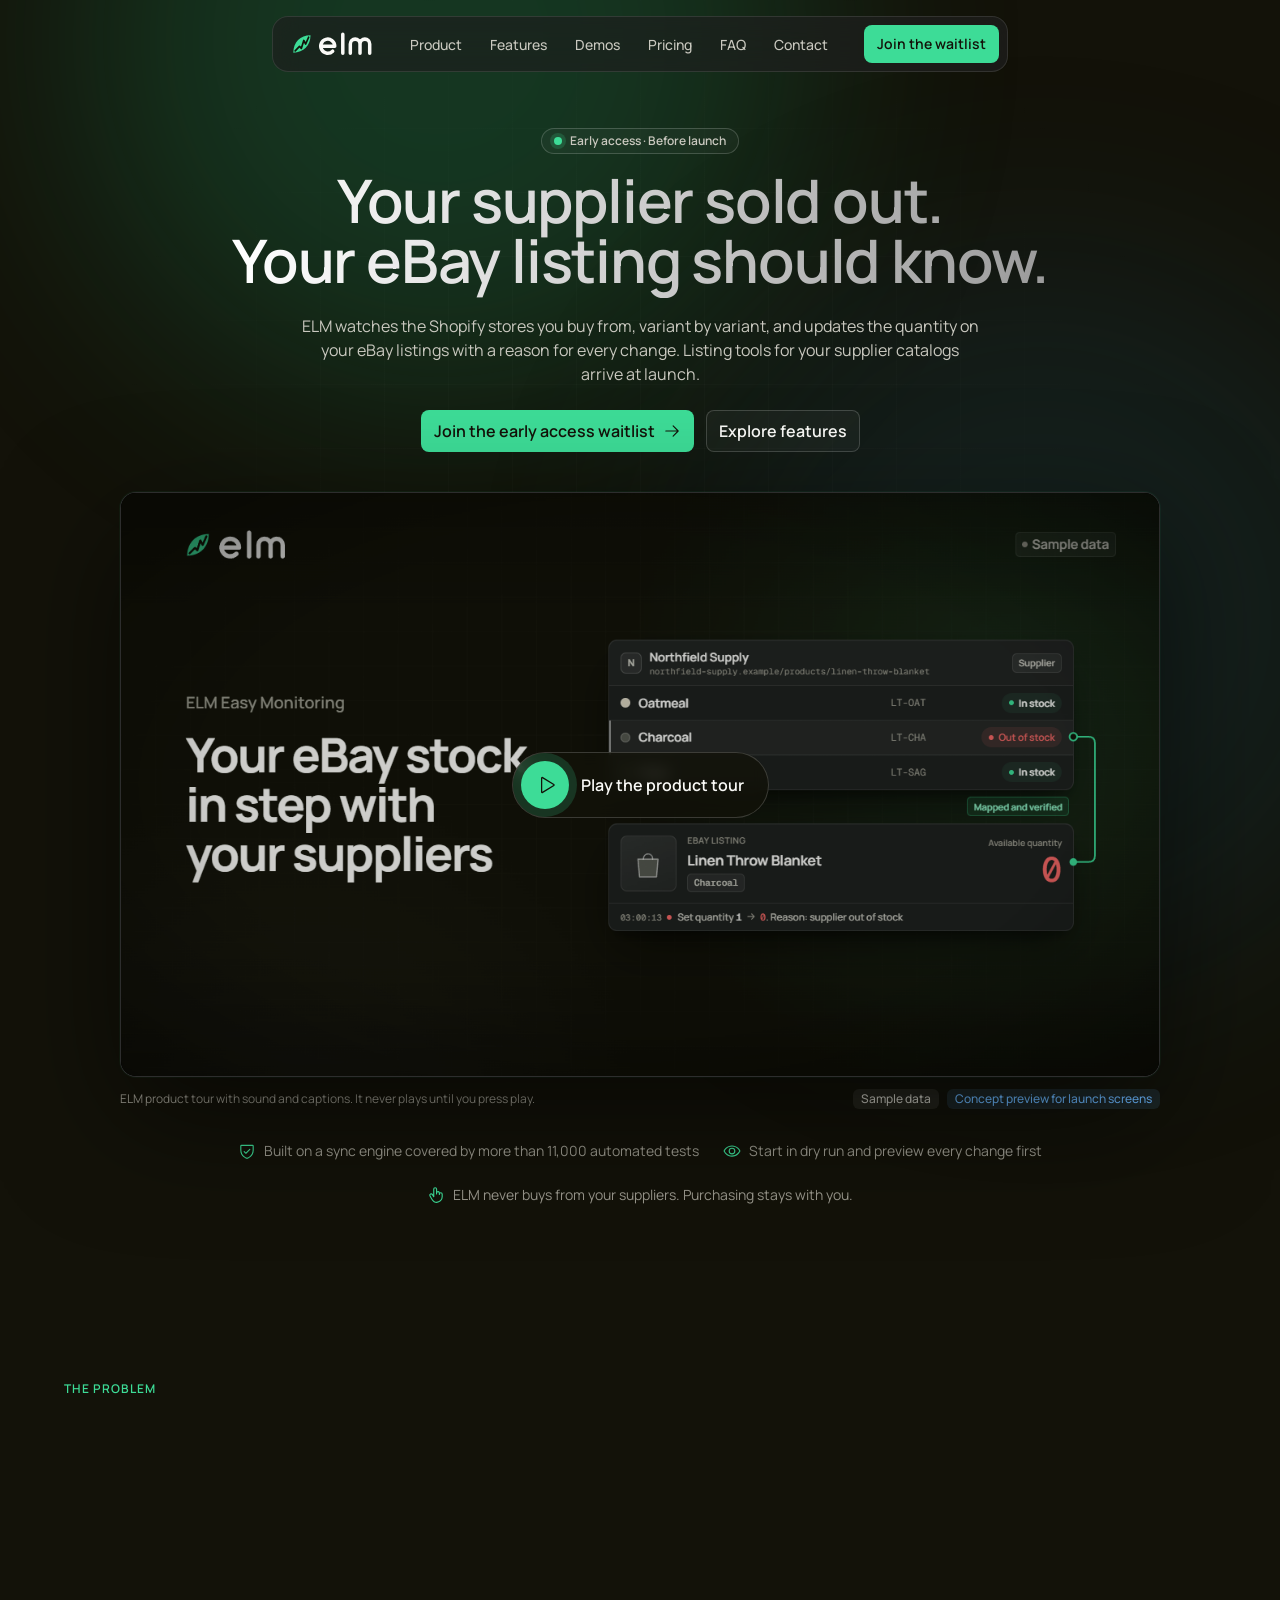
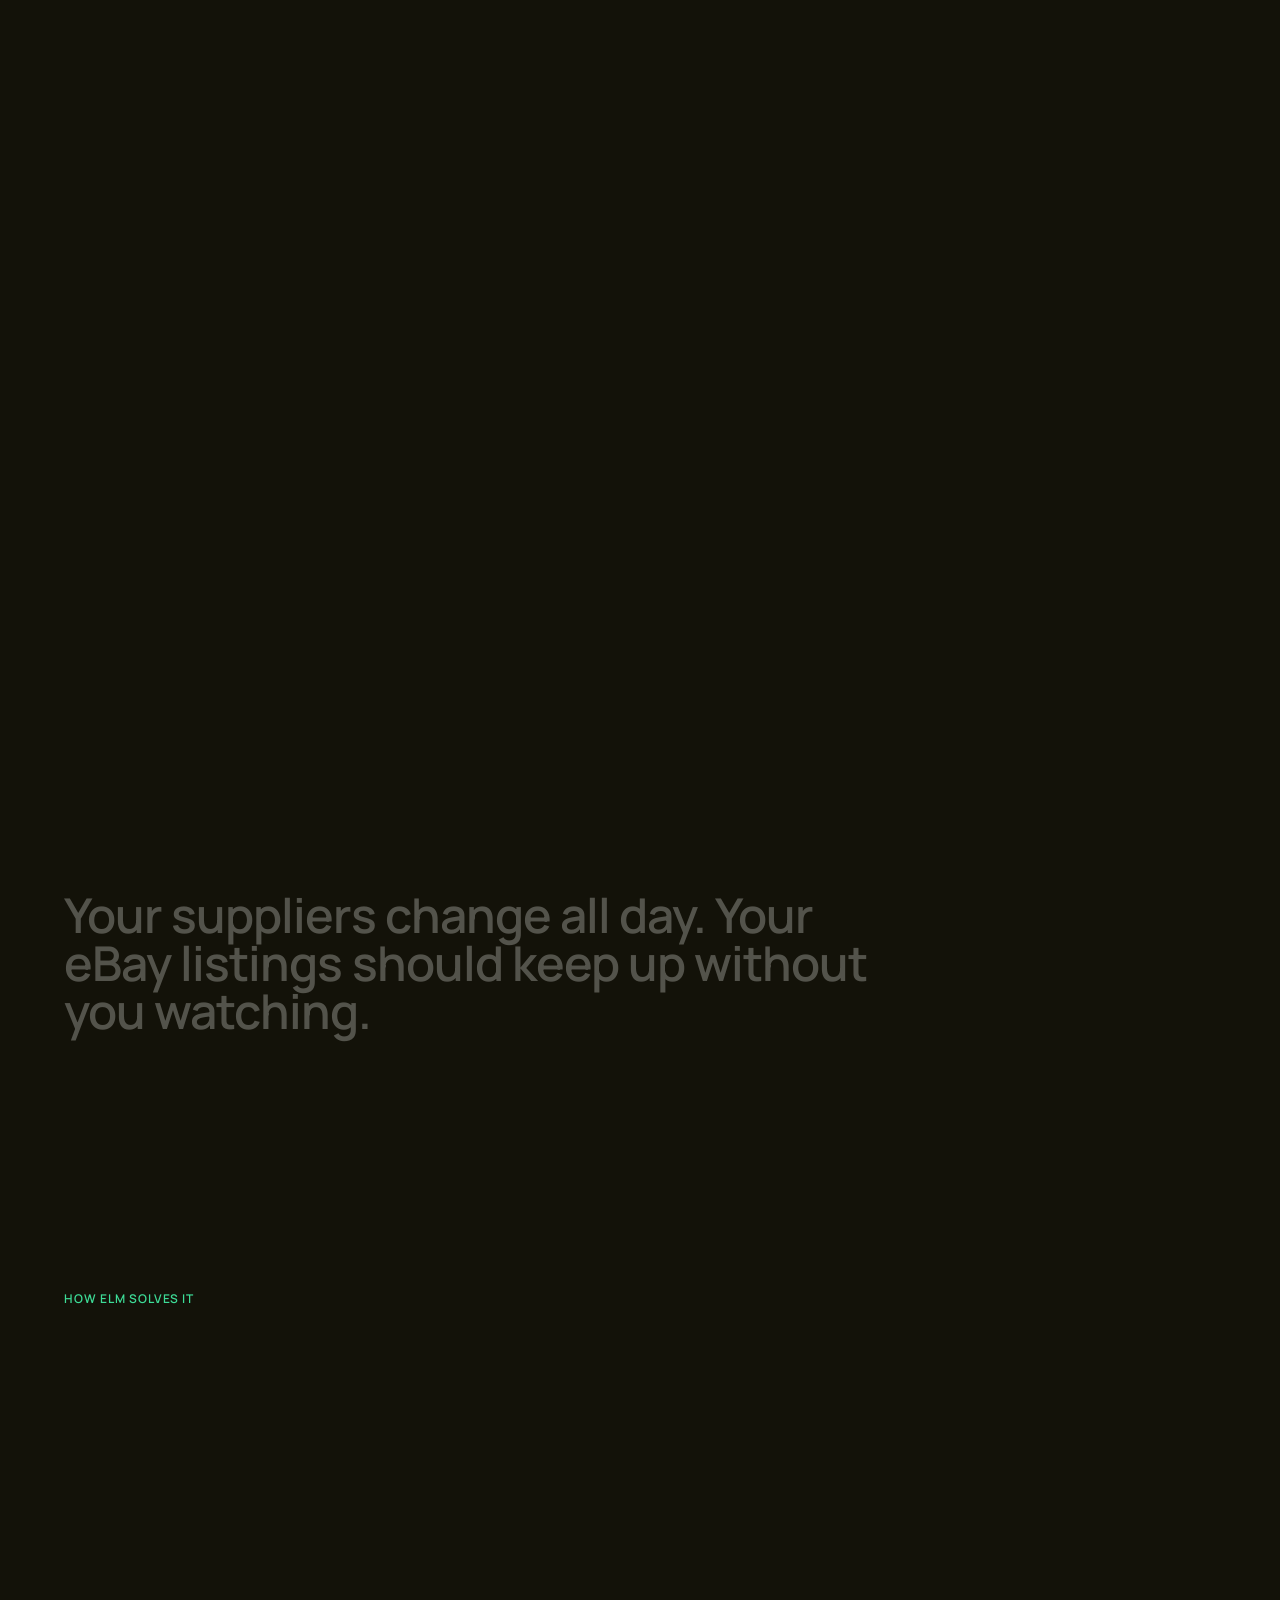
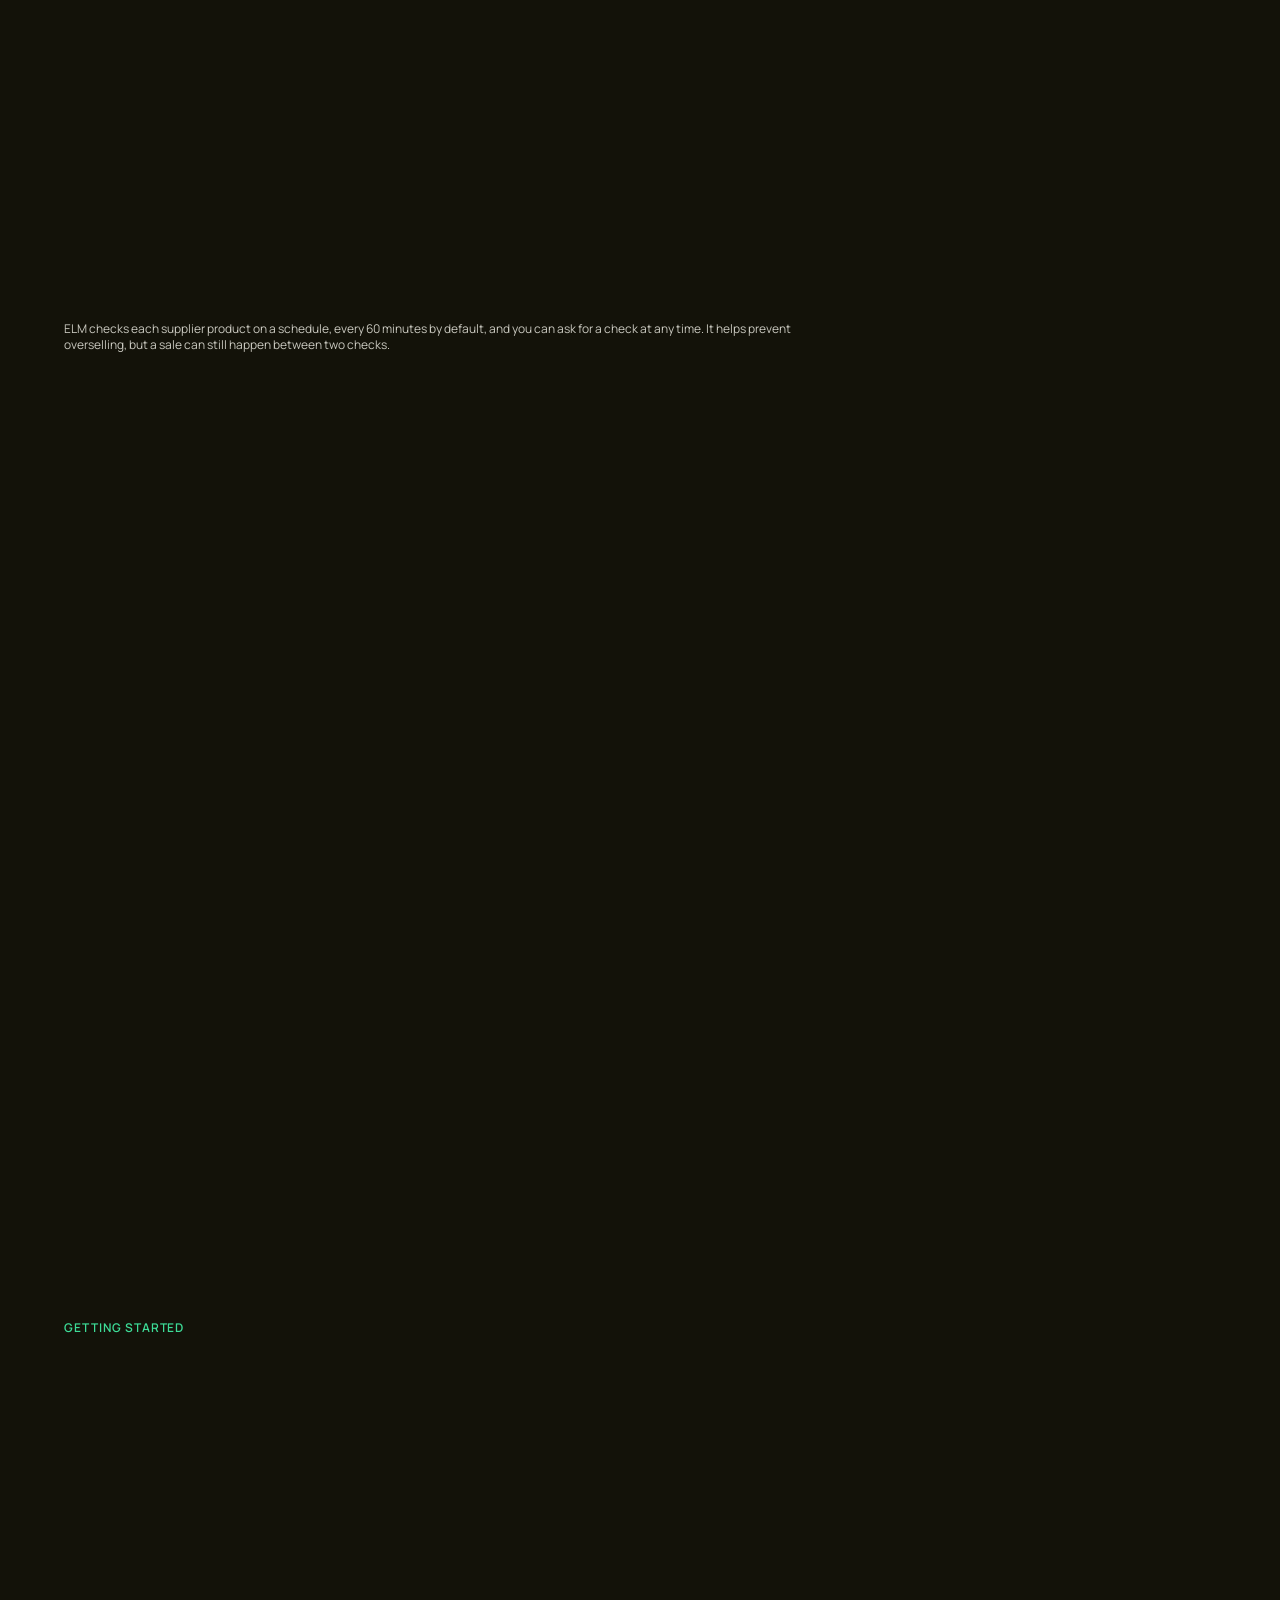
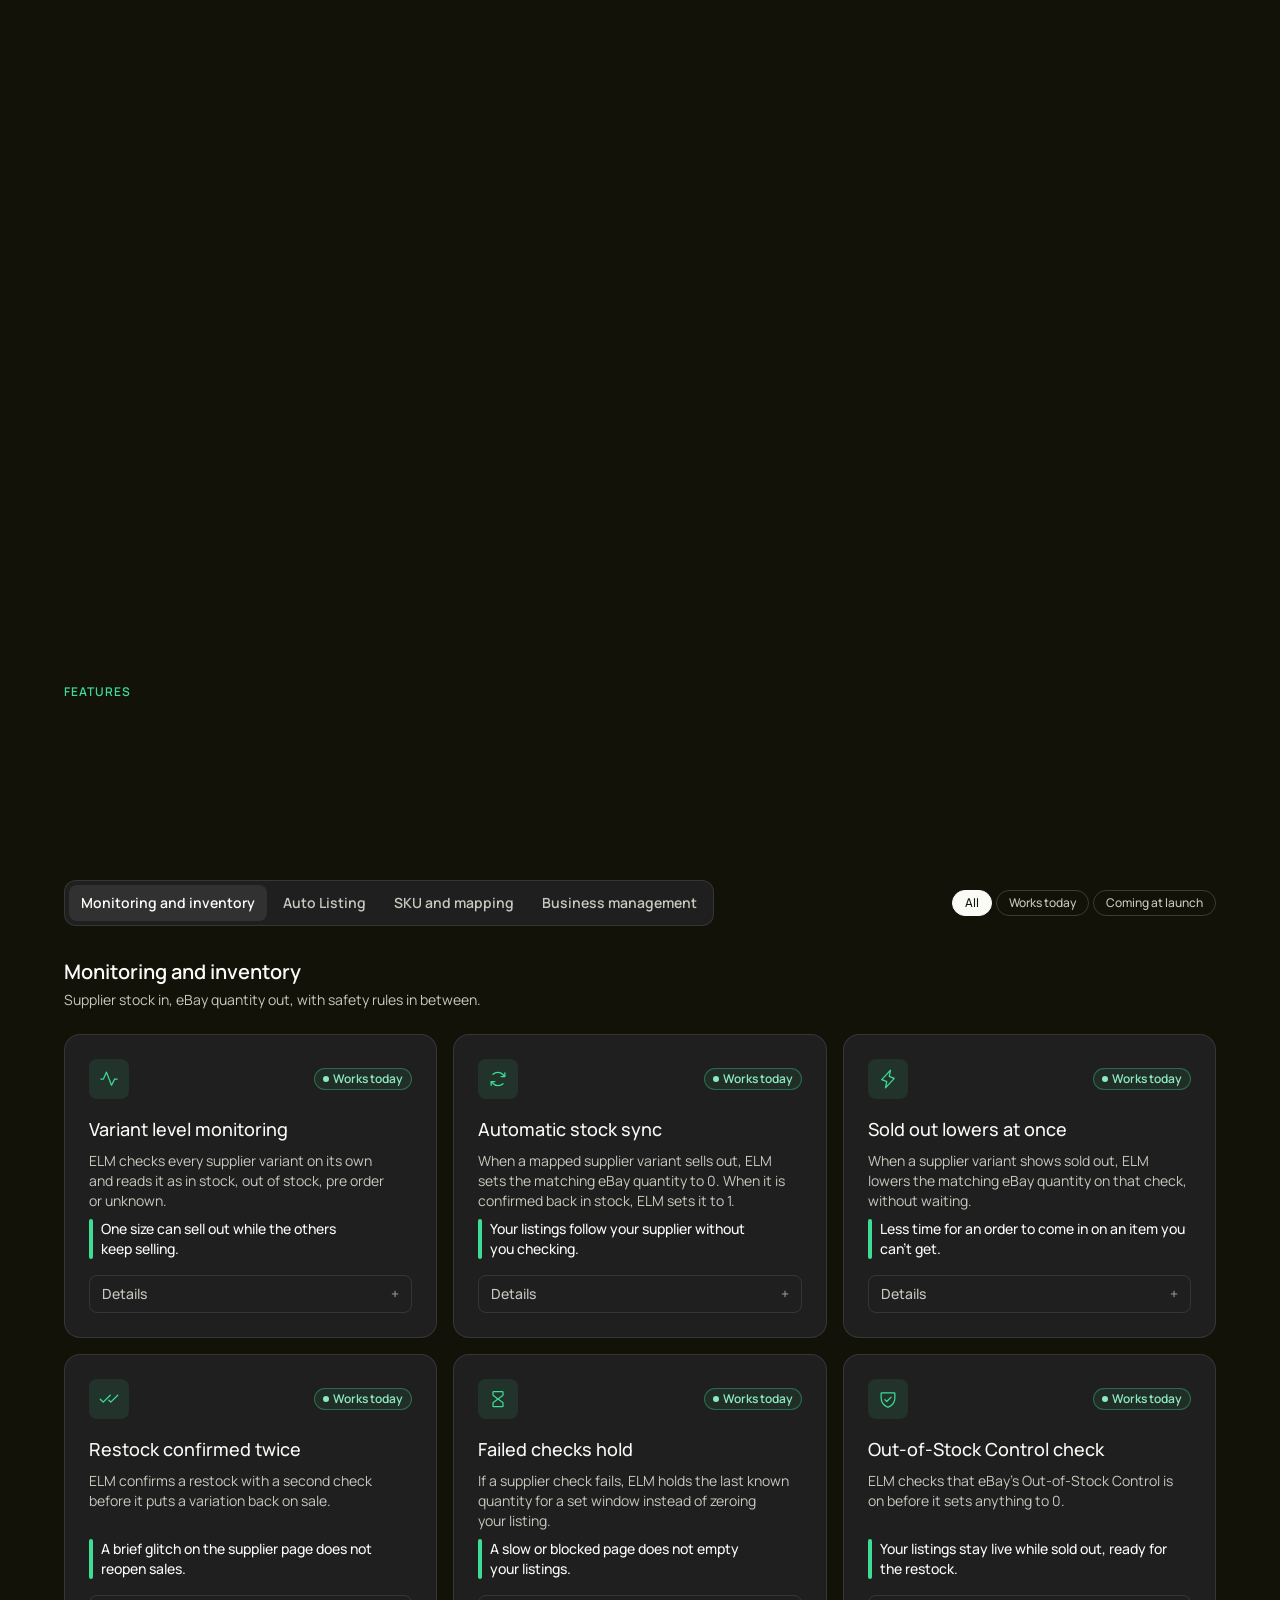
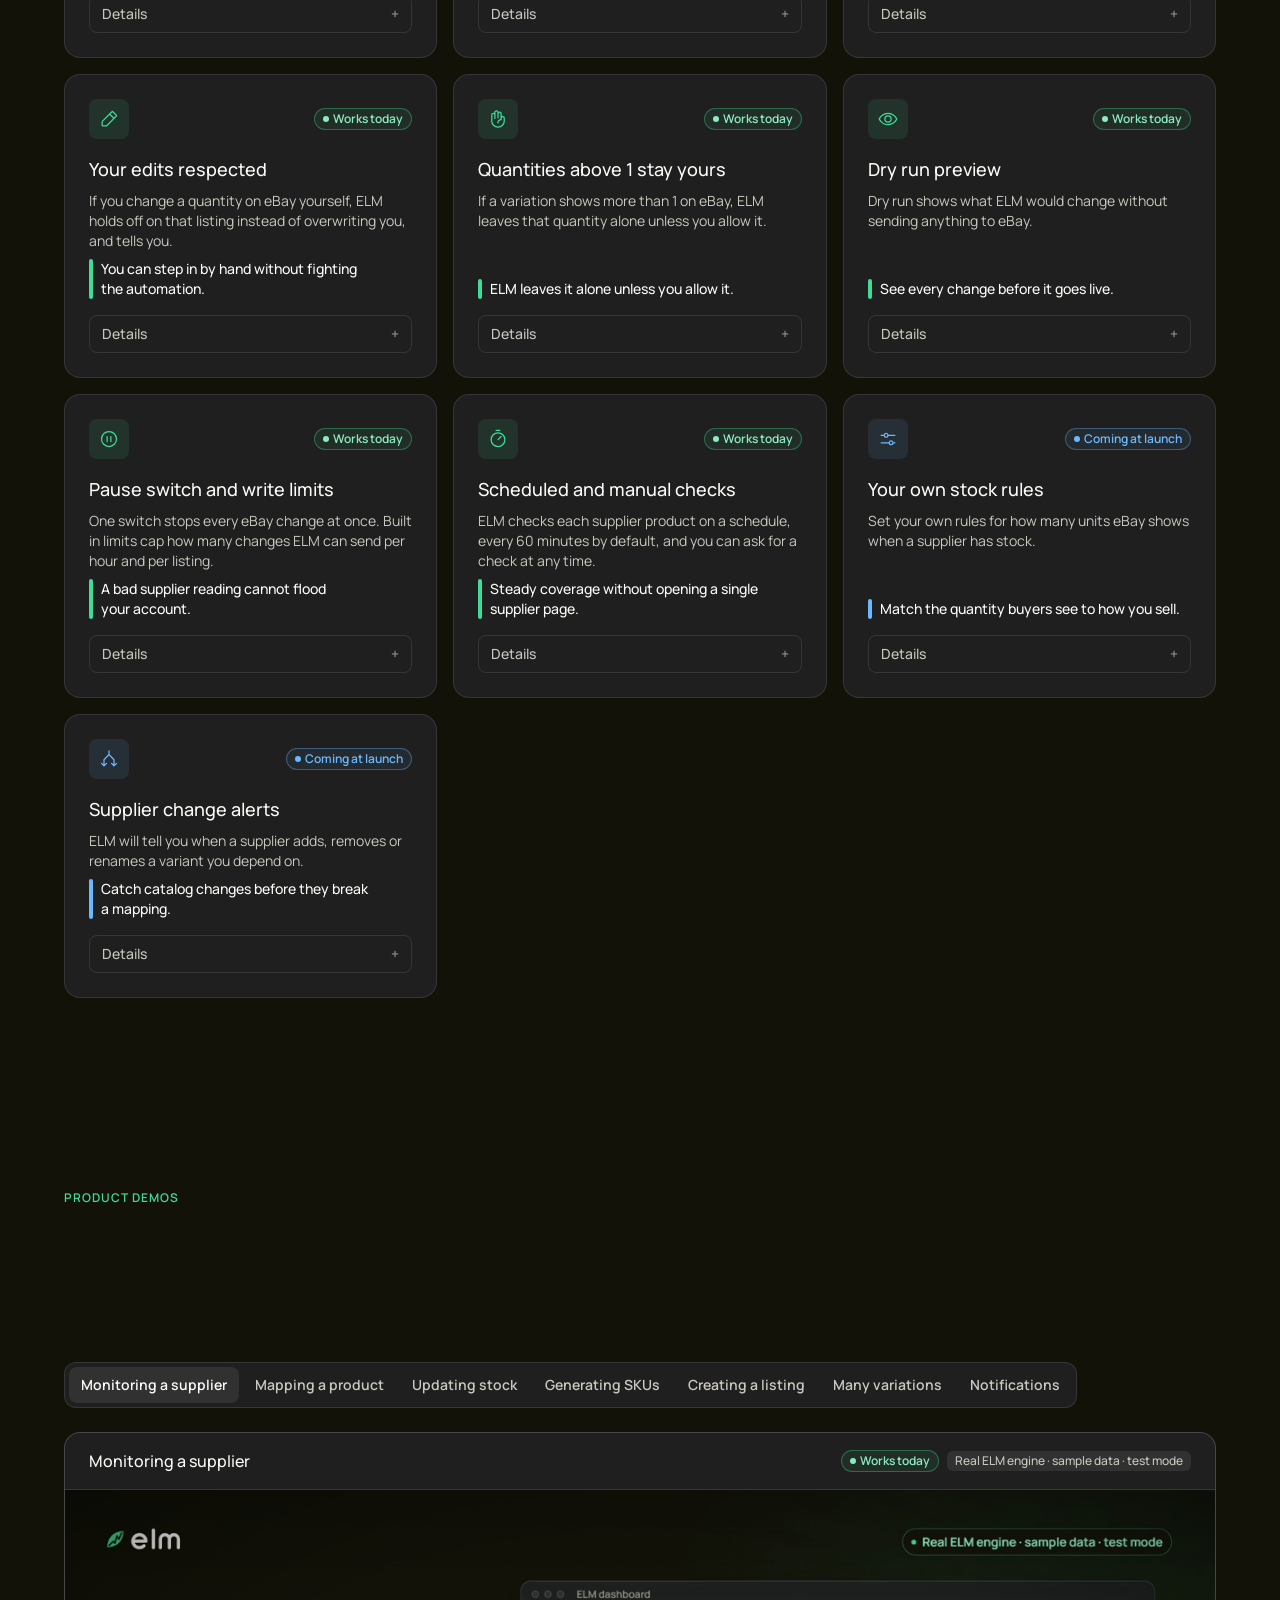
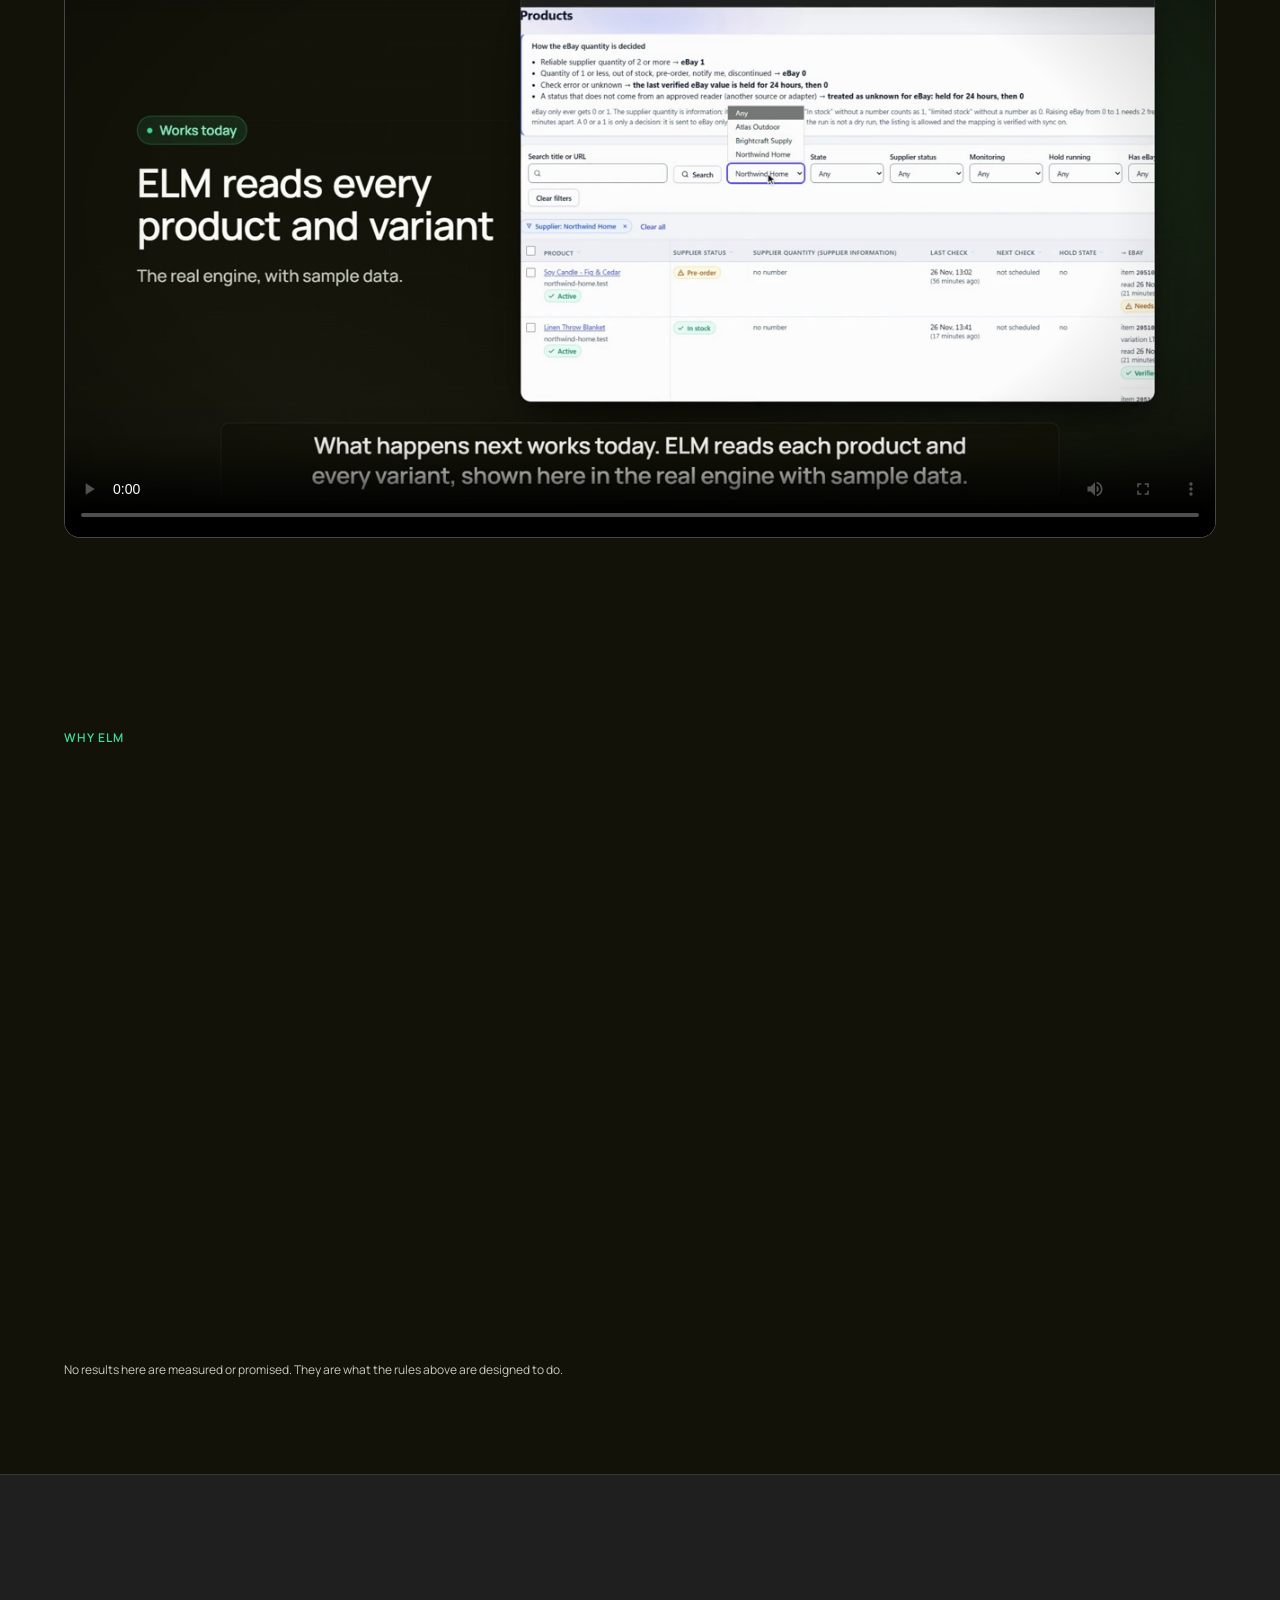
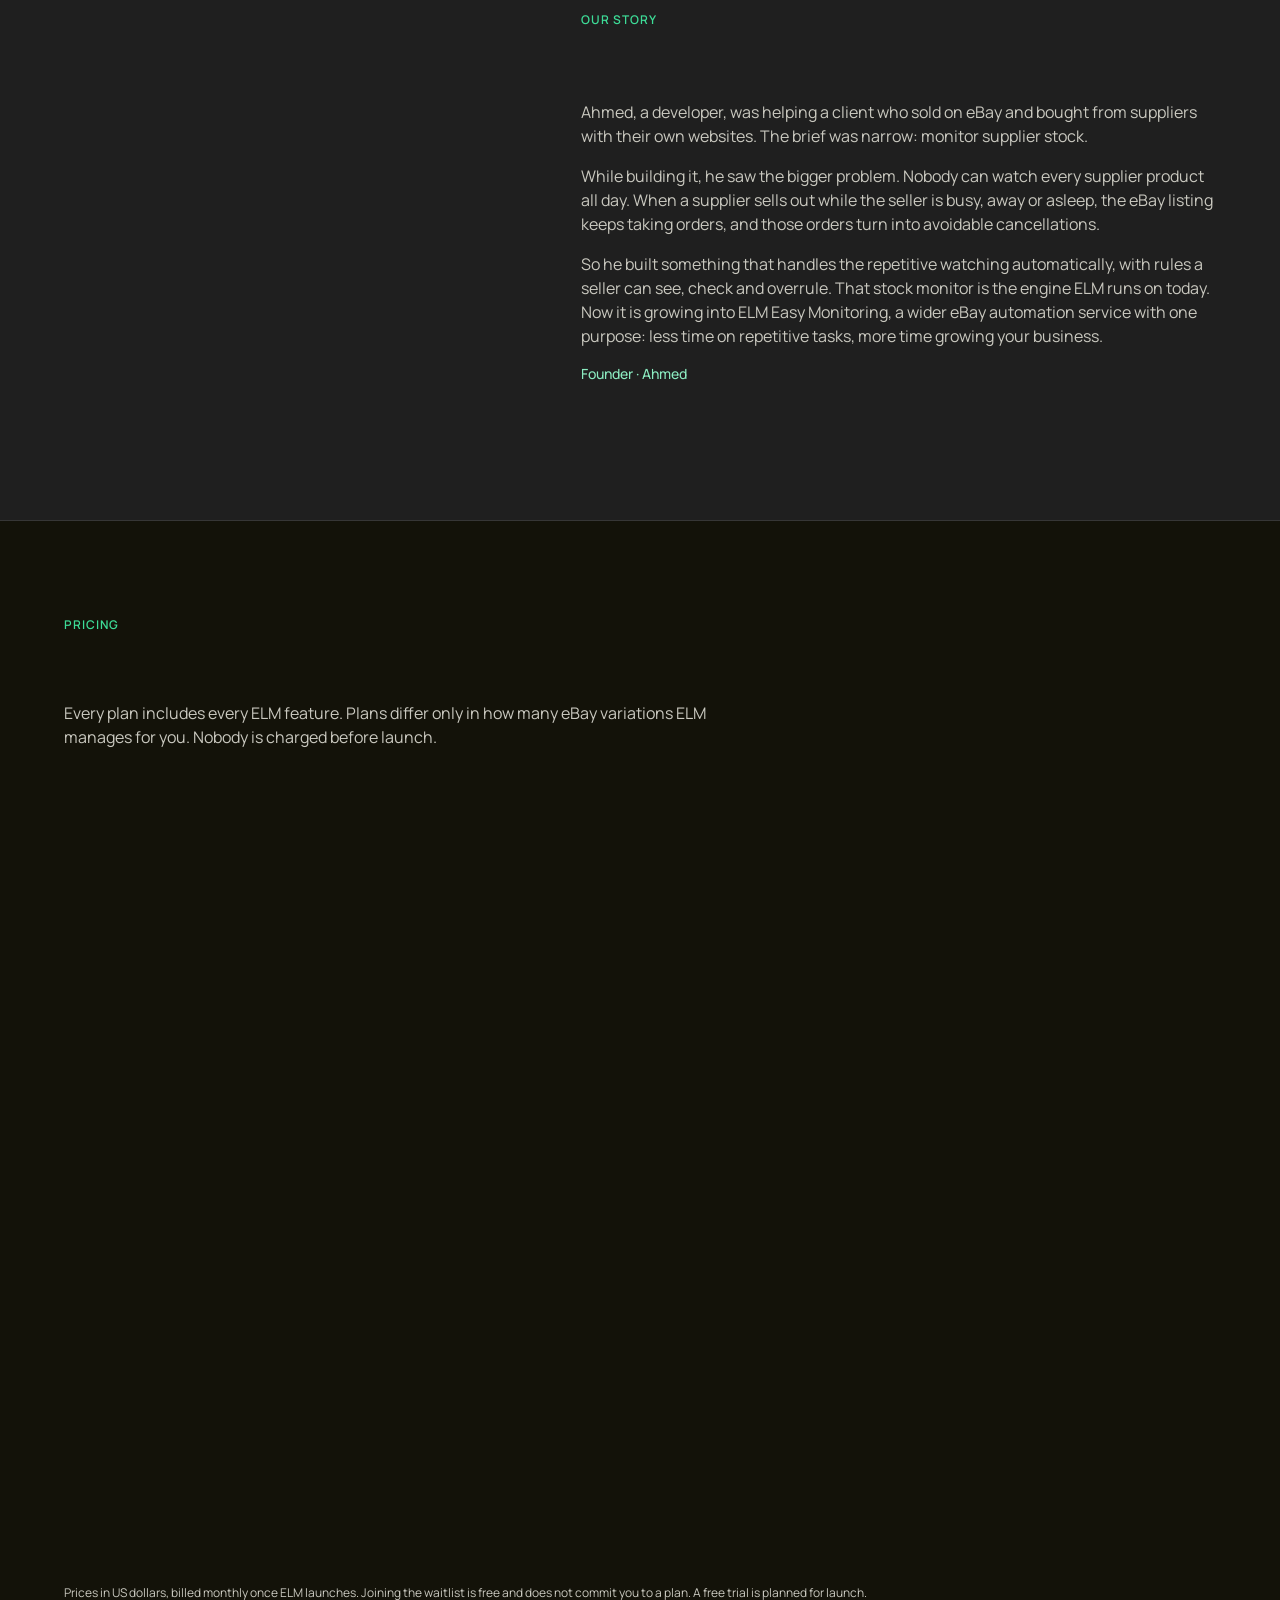
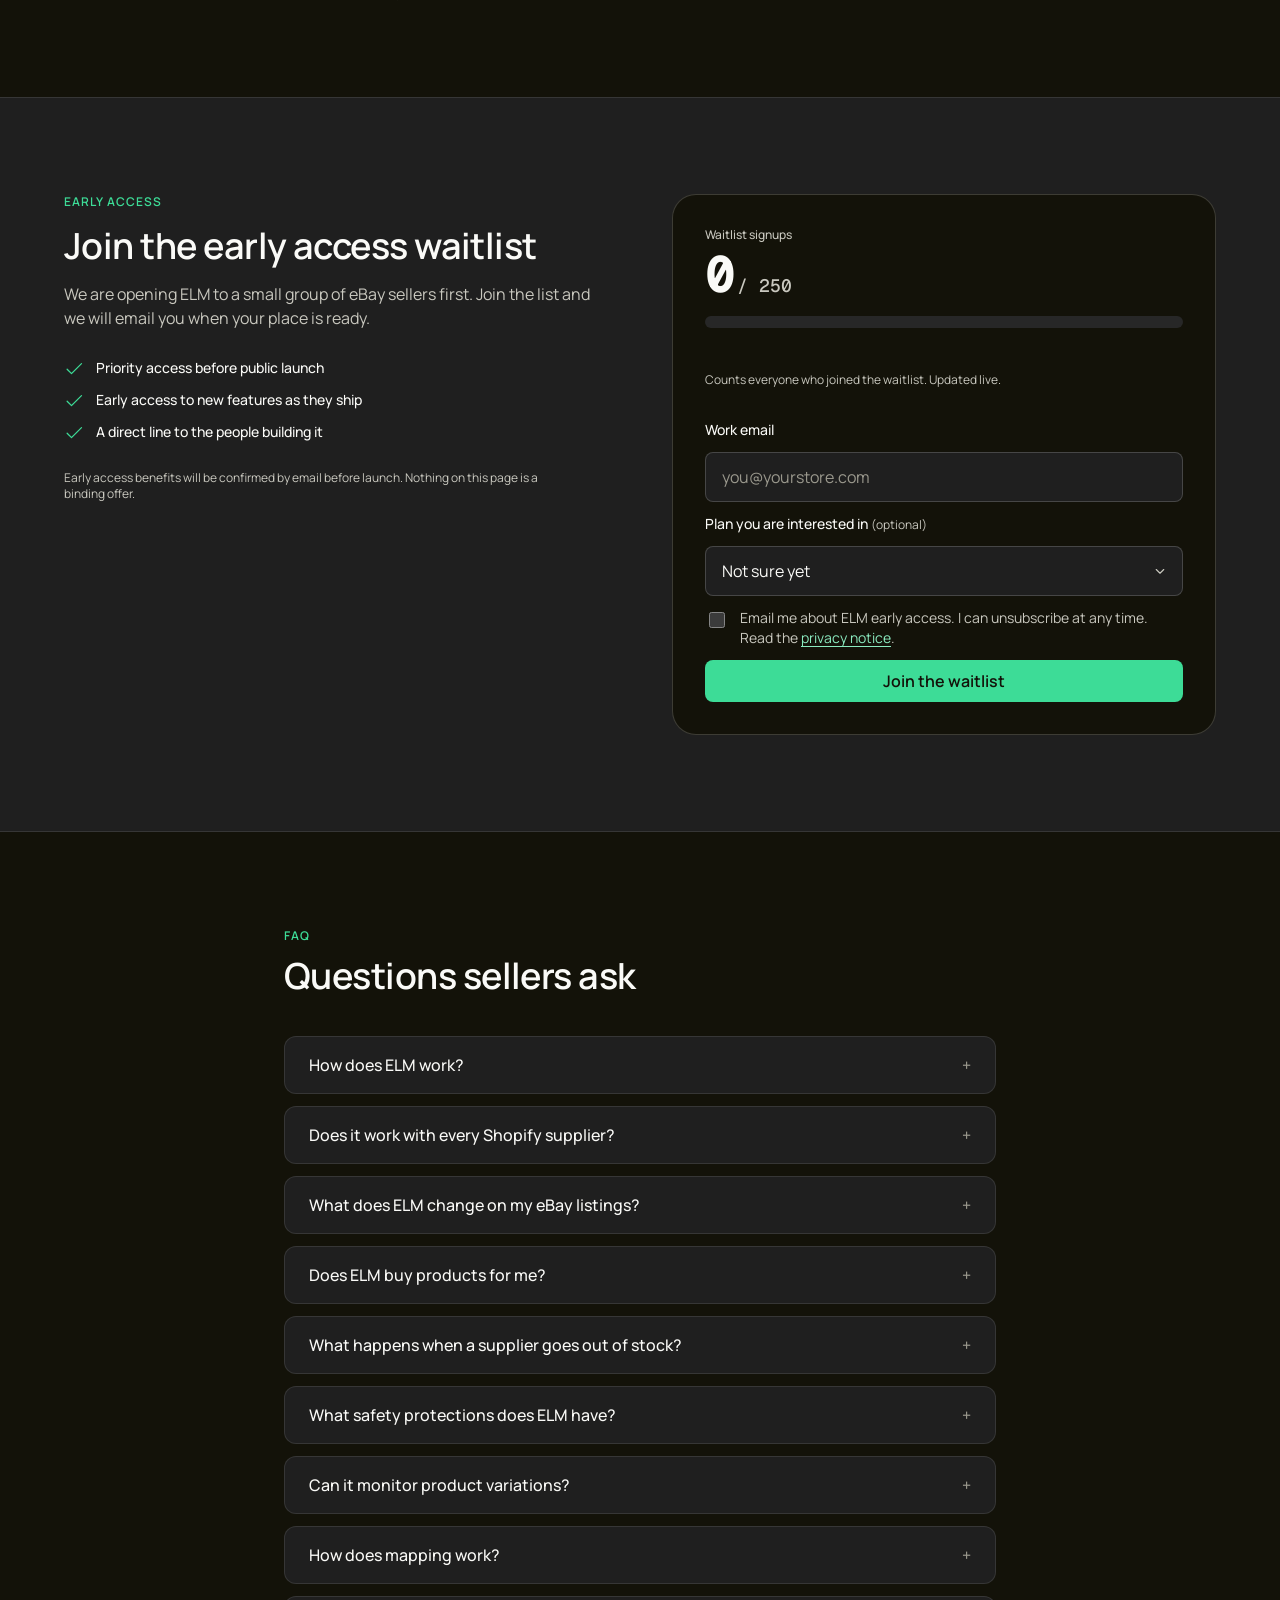
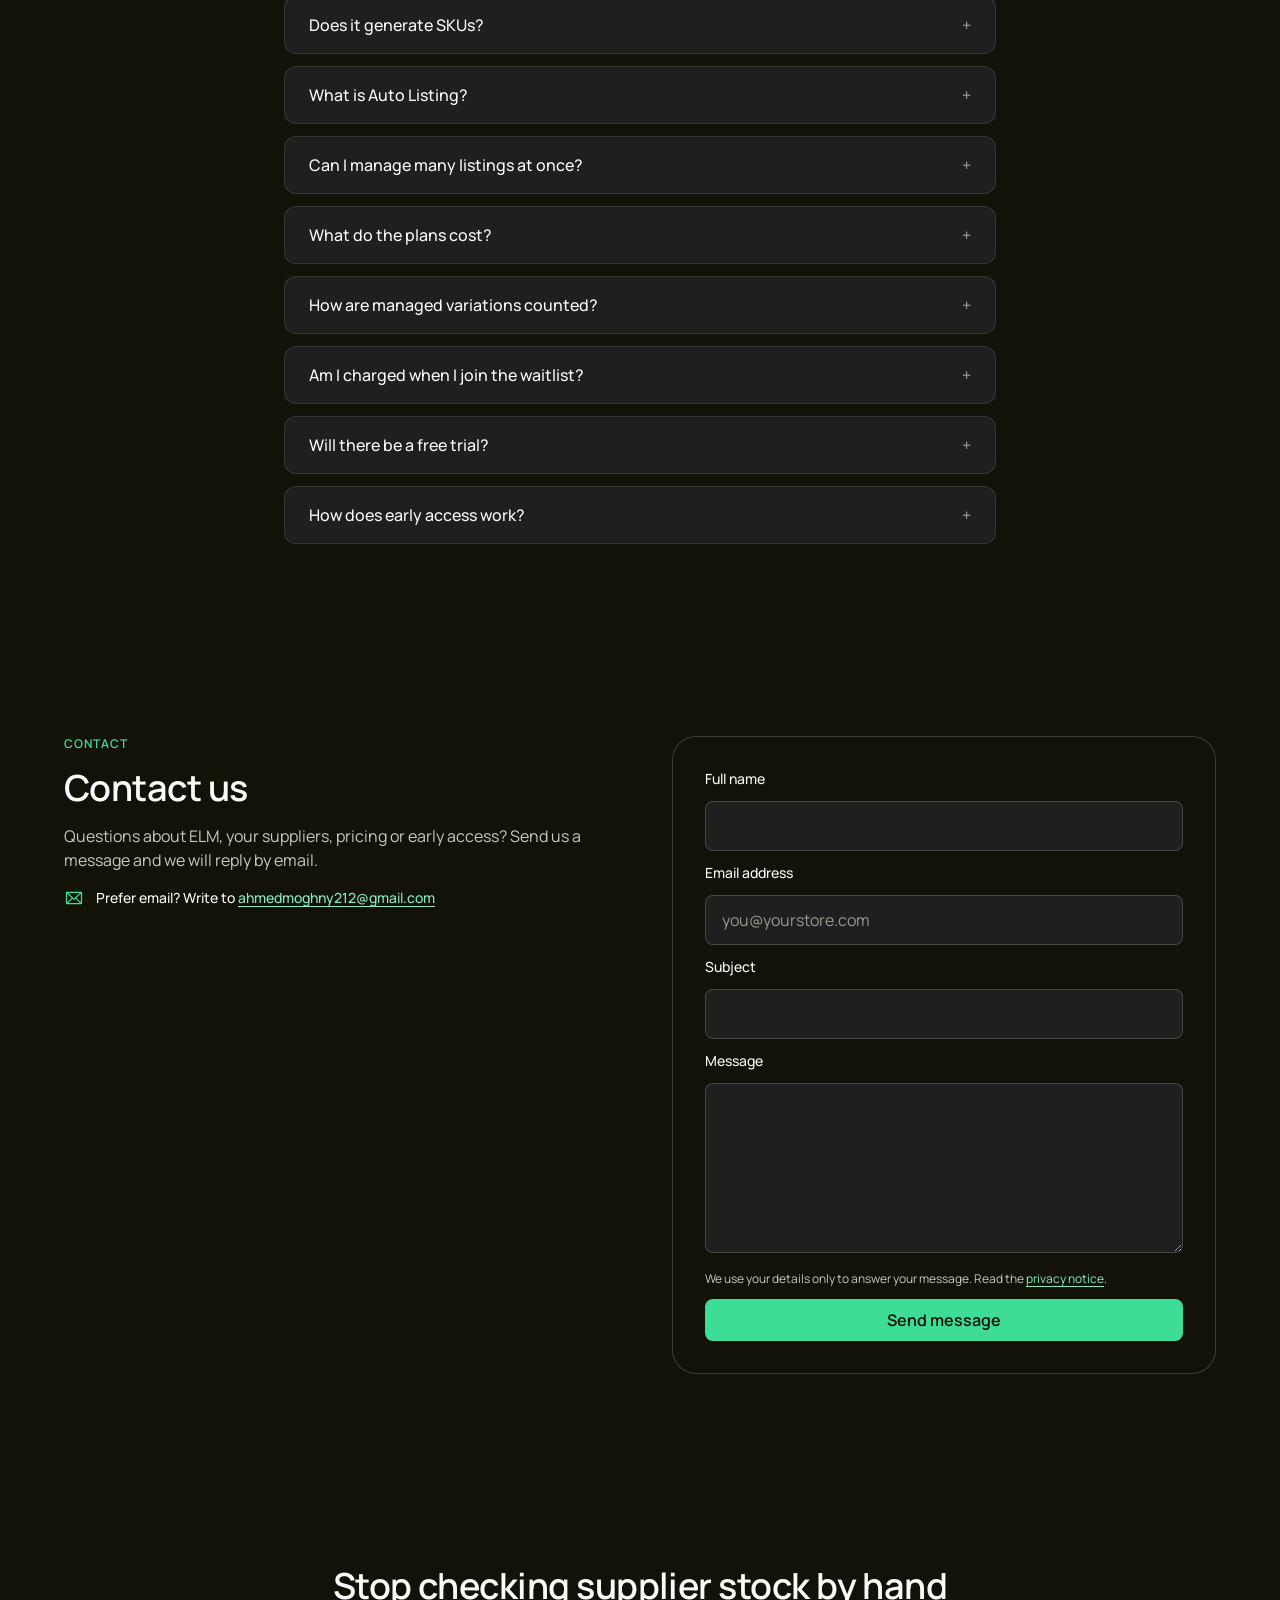
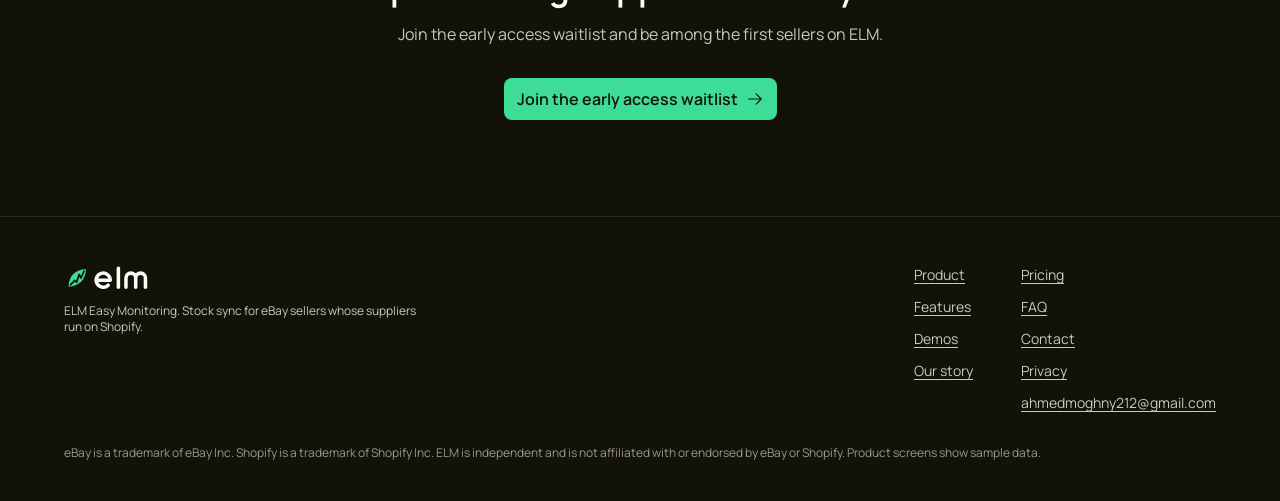
==== commit e9cb3d2e: "Waitlist: email notice to the owner for each new signup; privacy notice updated" ====
--- a/index.html
+++ b/index.html
@@ -28,7 +28,7 @@
   <link rel="preload" href="brand/fonts/manrope-latin-400-normal.woff2" as="font" type="font/woff2" crossorigin>
   <link rel="stylesheet" href="brand/tokens.css?v=a36fa9bd77">
   <link rel="stylesheet" href="static/css/site.css?v=0f88d9691d">
-  <script src="static/js/site.js?v=aa2843c75c" defer></script>
+  <script src="static/js/site.js?v=e0a5dc1856" defer></script>
   <script type="application/ld+json">{"@context": "https://schema.org", "@type": "FAQPage", "mainEntity": [{"@type": "Question", "name": "How does ELM work?", "acceptedAnswer": {"@type": "Answer", "text": "You link each eBay variation to the supplier variant it depends on. ELM then checks the supplier's Shopify store on a schedule, every 60 minutes by default. When a variant sells out, it sets the matching eBay quantity to 0, and when a restock is confirmed by a second check, it sets it back to 1. Every change is read back from eBay and recorded with its reason."}}, {"@type": "Question", "name": "Does it work with every Shopify supplier?", "acceptedAnswer": {"@type": "Answer", "text": "ELM is built for suppliers whose online stores run on Shopify, and it reads each product's live data. It cannot promise every store: some hide stock levels or block automated checks. When a store cannot be read reliably, ELM shows the failed check and its reason instead of guessing, and it never tries to get around a block."}}, {"@type": "Question", "name": "What does ELM change on my eBay listings?", "acceptedAnswer": {"@type": "Answer", "text": "Only the available quantity, and only to 0 or 1 per variation. ELM never ends, deletes or reprices your listings. If a variation shows more than 1, ELM leaves that quantity alone unless you allow it. Today it works with fixed price, Good 'Til Cancelled listings; auctions are not supported."}}, {"@type": "Question", "name": "Does ELM buy products for me?", "acceptedAnswer": {"@type": "Answer", "text": "No. ELM never buys from your suppliers or completes a checkout. Purchasing stays with you, and you are responsible for following eBay's selling policies."}}, {"@type": "Question", "name": "What happens when a supplier goes out of stock?", "acceptedAnswer": {"@type": "Answer", "text": "On that check ELM sets the matching eBay quantity to 0 and records why. It first checks that eBay's Out-of-Stock Control is on, so the listing stays live while sold out. When the supplier restocks, ELM confirms it with a second check before selling again. If a check simply fails, ELM holds the last known quantity for a set time instead of zeroing your listing."}}, {"@type": "Question", "name": "What safety protections does ELM have?", "acceptedAnswer": {"@type": "Answer", "text": "You can start in dry run and see every change before anything is sent to eBay. A failed check holds the last quantity for a set window, 24 hours by default, instead of zeroing your listing. If you change a quantity on eBay yourself, ELM holds off on that listing for 24 hours and tells you. One switch pauses every eBay change, and built in limits cap how many changes ELM can send per hour and per listing."}}, {"@type": "Question", "name": "Can it monitor product variations?", "acceptedAnswer": {"@type": "Answer", "text": "Yes, and this works today. Every check and every stock change is per variation, so one size or color can sell out without touching the others."}}, {"@type": "Question", "name": "How does mapping work?", "acceptedAnswer": {"@type": "Answer", "text": "Today you link each eBay variation to its supplier variant, and ELM suggests the link when your eBay SKU and the supplier SKU match exactly. Only a mapping you have verified can change your eBay stock. Coming at launch: matching by option values and title, match suggestions within the supplier stores you add, and bulk accept, with uncertain matches sent to a review queue."}}, {"@type": "Question", "name": "Does it generate SKUs?", "acceptedAnswer": {"@type": "Answer", "text": "Automatic SKU generation is coming at launch: ELM will generate a consistent SKU for every variation that does not have one. Today ELM reads the SKUs you already have, suggests mappings when they match exactly, and flags missing or duplicate SKUs so they stay out of sync until you fix them."}}, {"@type": "Question", "name": "What is Auto Listing?", "acceptedAnswer": {"@type": "Answer", "text": "Auto Listing is coming at launch and is not available yet. You will browse a supplier's catalog, filter by supplier price and choose products, and ELM will prepare eBay listing drafts with variations, images matched to each variation and SKUs. You review each draft, and ELM publishes it to eBay only when you approve. Eligible new listings are then connected to stock sync. Use only images and descriptions you have the right to use."}}, {"@type": "Question", "name": "Can I manage many listings at once?", "acceptedAnswer": {"@type": "Answer", "text": "Monitoring and sync already run across all mapped listings, and you can delete up to 200 products from ELM at once with a preview first. Bulk import, bulk mapping and bulk actions on listings arrive at launch."}}, {"@type": "Question", "name": "What do the plans cost?", "acceptedAnswer": {"@type": "Answer", "text": "Starter is $19 a month for up to 100 managed variations, Growth is $39 for 300, Pro is $79 for 1,000 and Business is $149 for 3,000. Every plan includes every feature; plans differ only in how many variations ELM manages for you."}}, {"@type": "Question", "name": "How are managed variations counted?", "acceptedAnswer": {"@type": "Answer", "text": "Each eBay variation ELM manages counts as one, and a single item listing counts as one. A listing with 50 variations counts as 50. Your plan limit applies to the total across all your active listings."}}, {"@type": "Question", "name": "Am I charged when I join the waitlist?", "acceptedAnswer": {"@type": "Answer", "text": "No. Joining is free, and picking a plan only tells us what fits your store. Nothing is charged before launch, and you choose your plan when your access is ready."}}, {"@type": "Question", "name": "Will there be a free trial?", "acceptedAnswer": {"@type": "Answer", "text": "Yes, a free trial is planned for launch. Its length will be announced before launch."}}, {"@type": "Question", "name": "How does early access work?", "acceptedAnswer": {"@type": "Answer", "text": "Join the waitlist with your email. We will invite sellers in small groups before public launch and email you when your place is ready. Early access benefits will be confirmed by email before launch."}}]}</script>
 </head>
 <body>
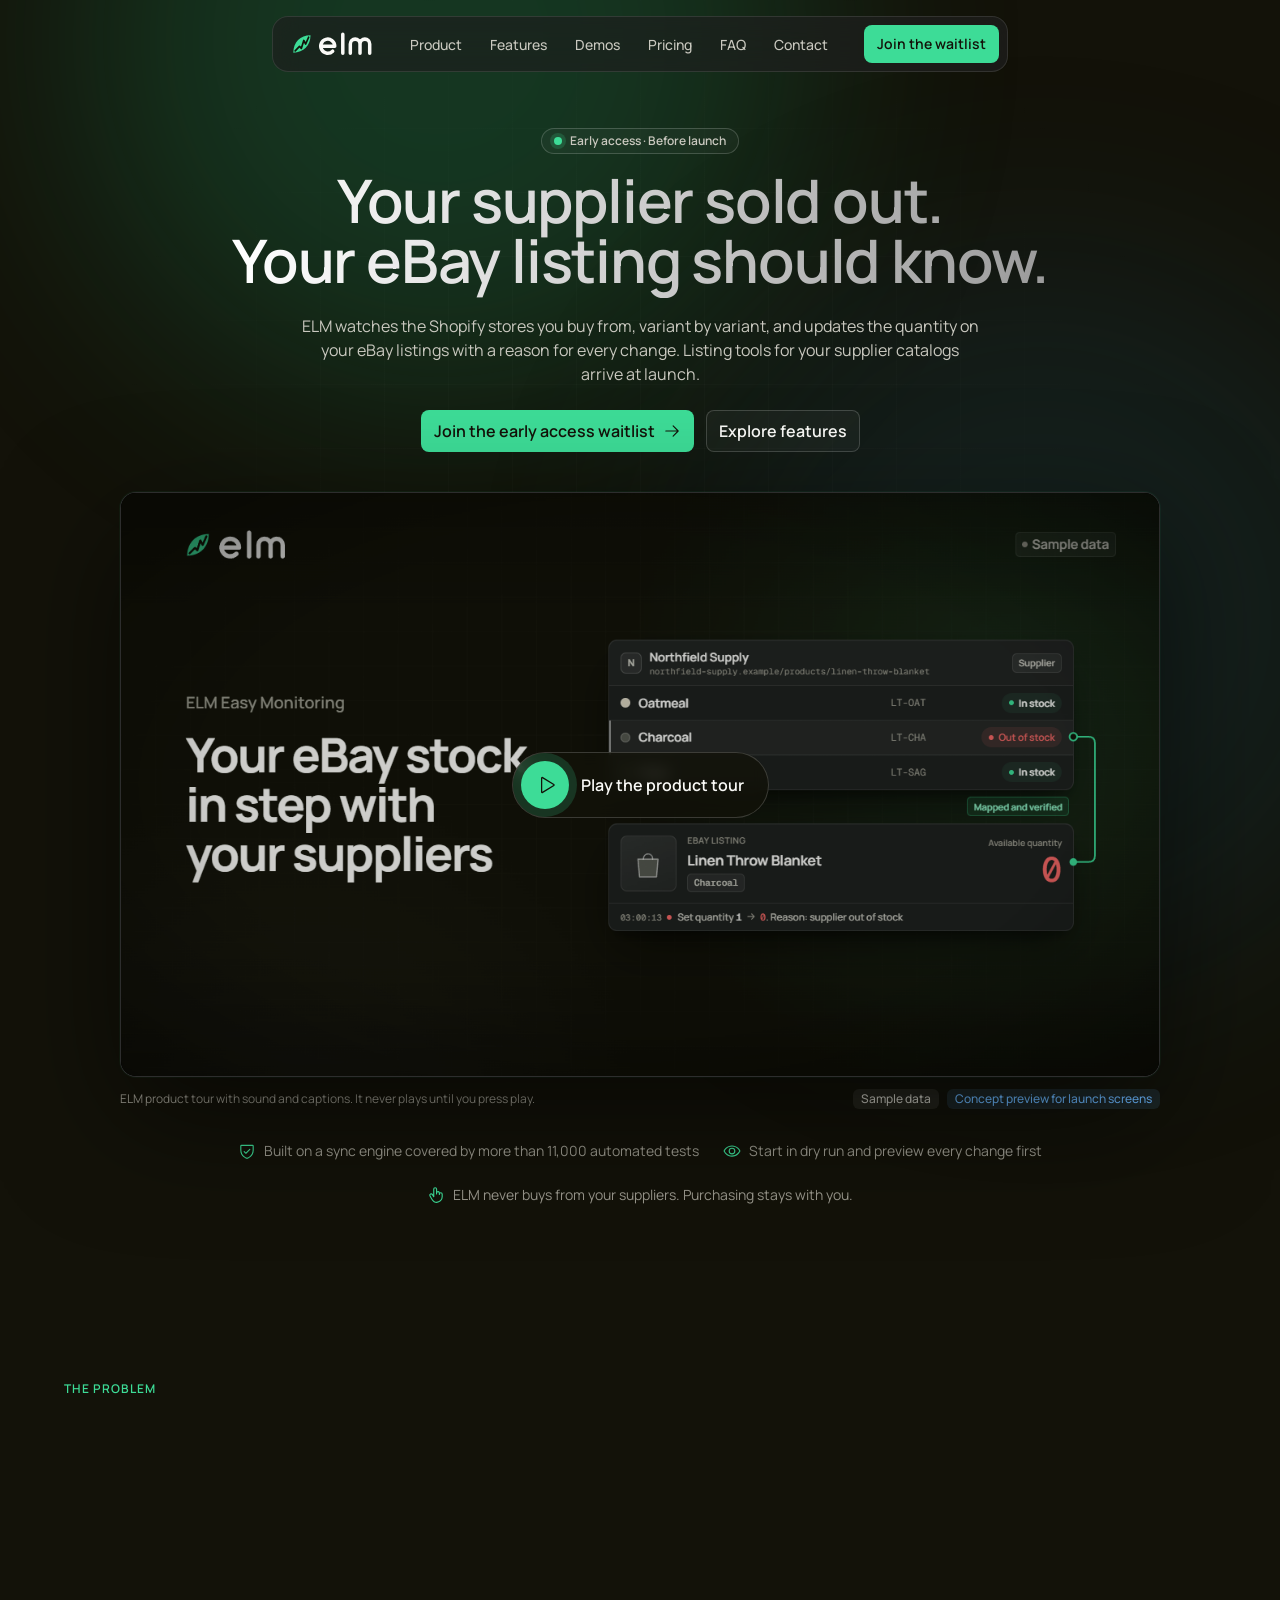
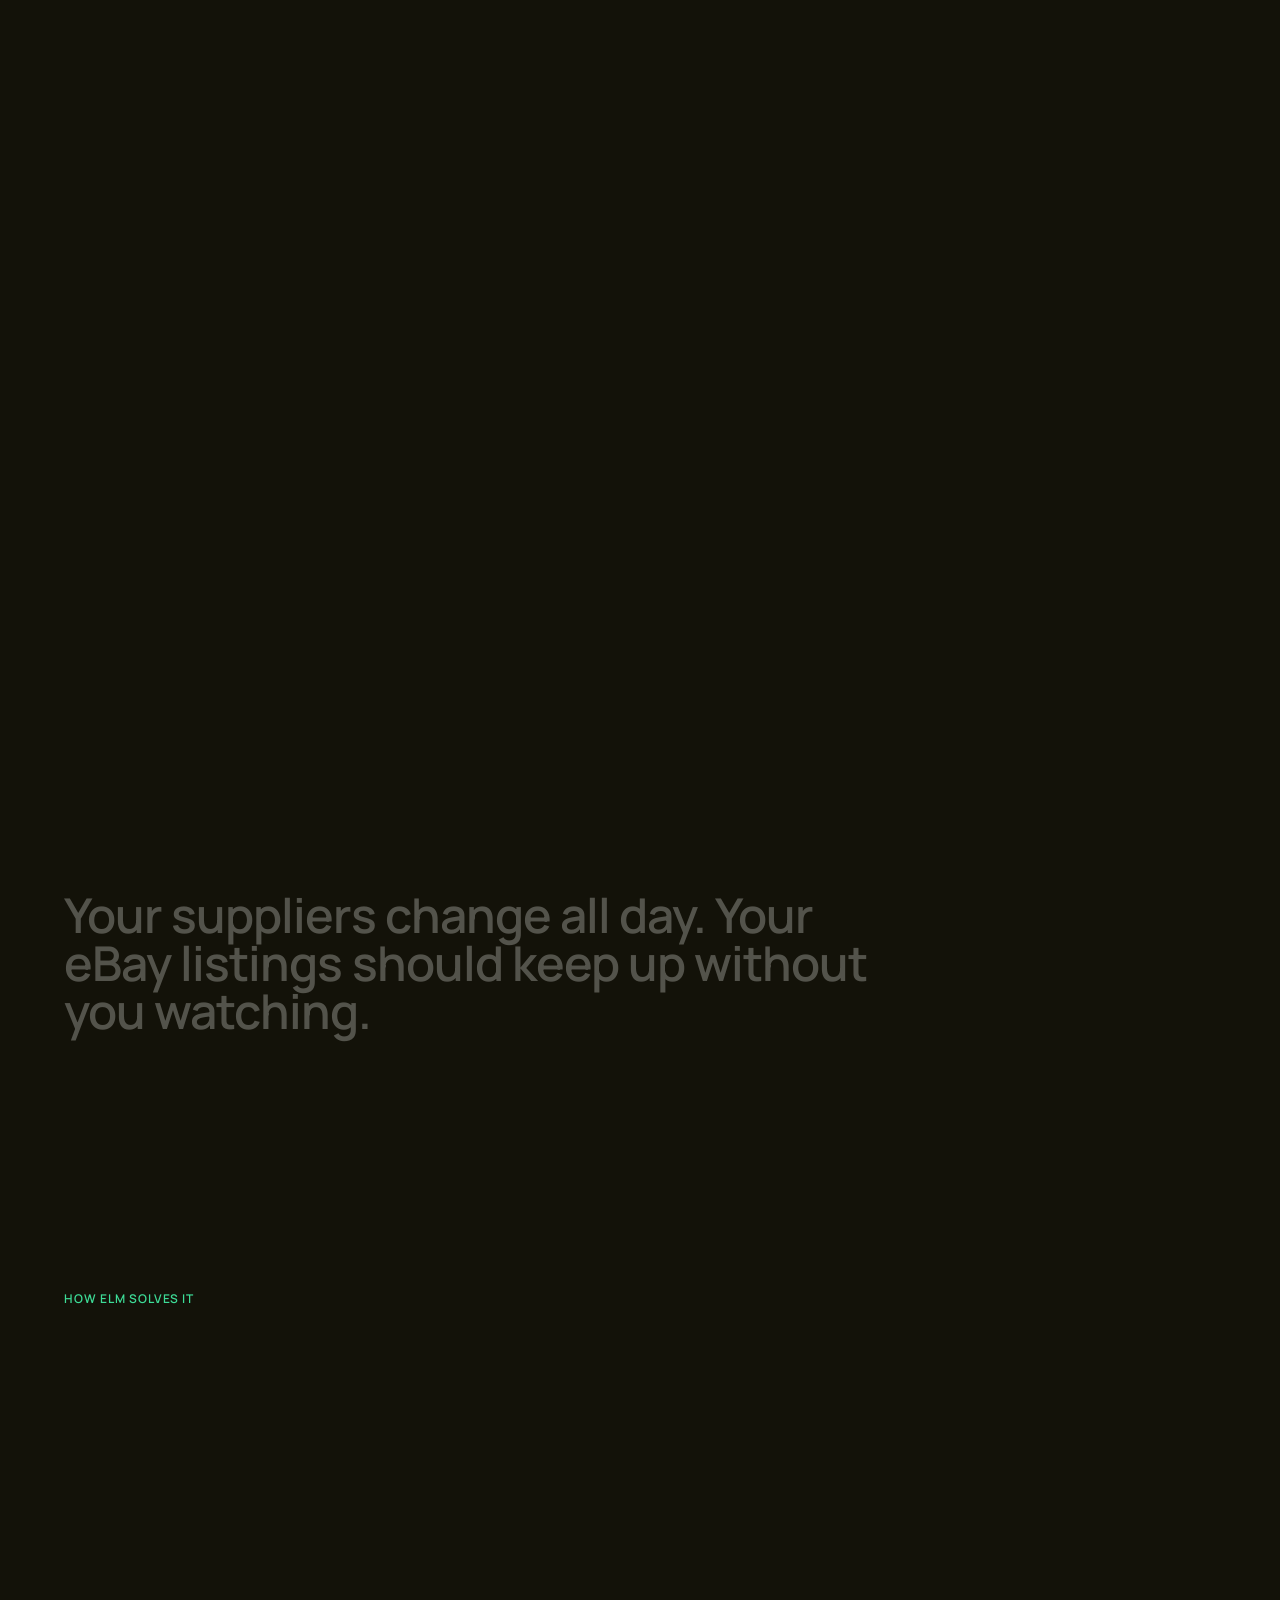
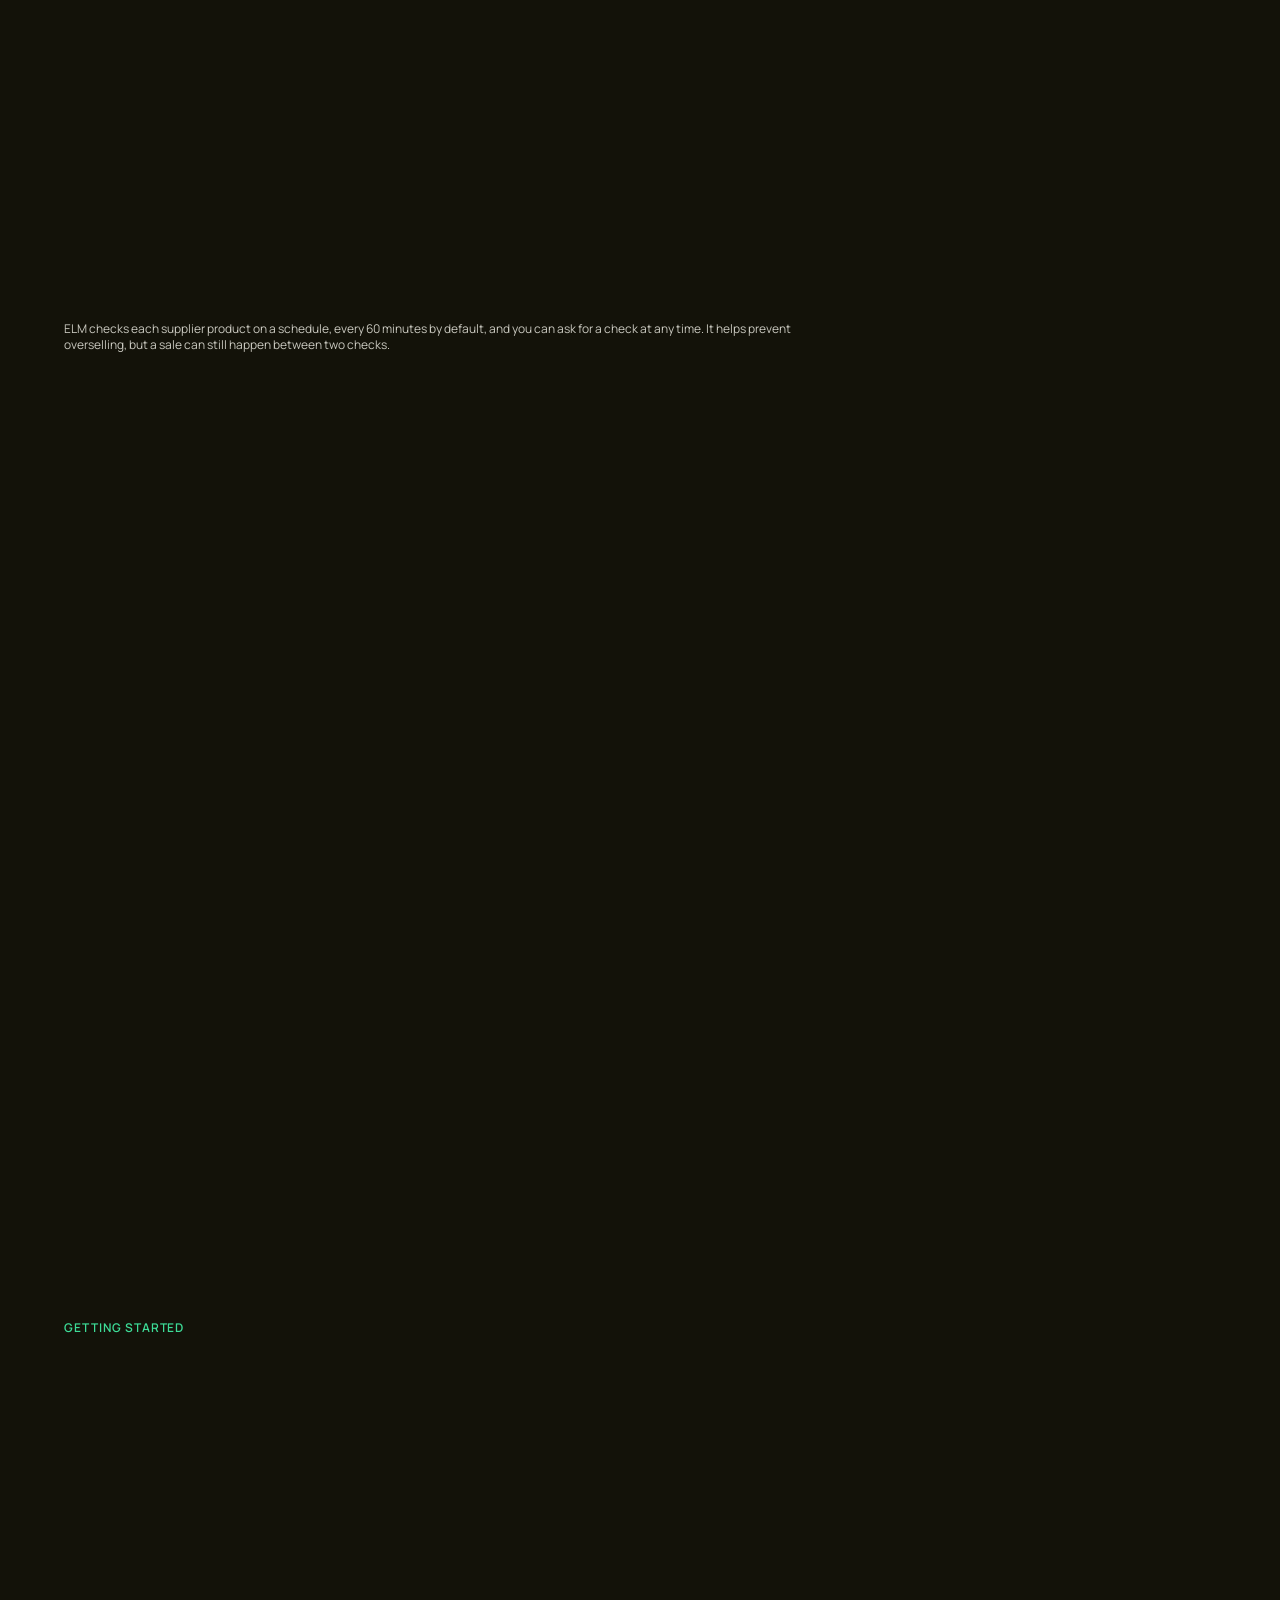
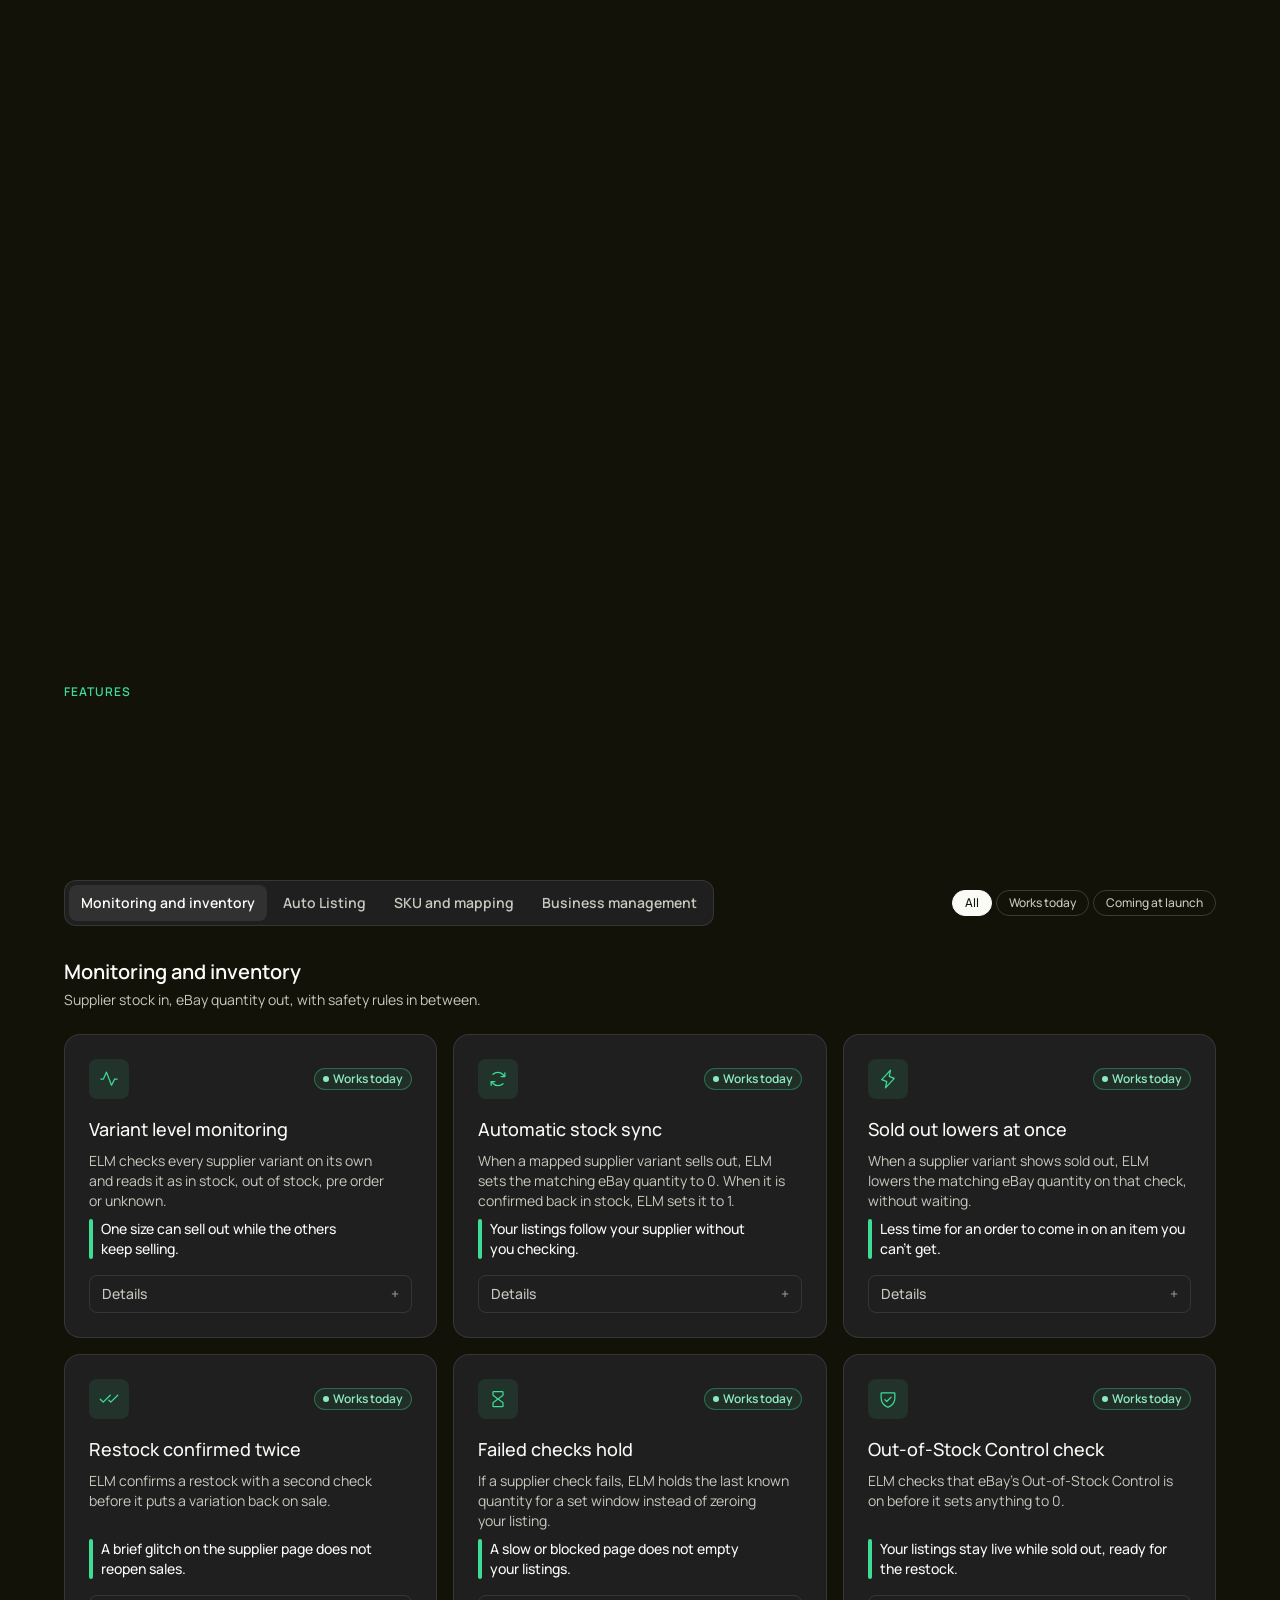
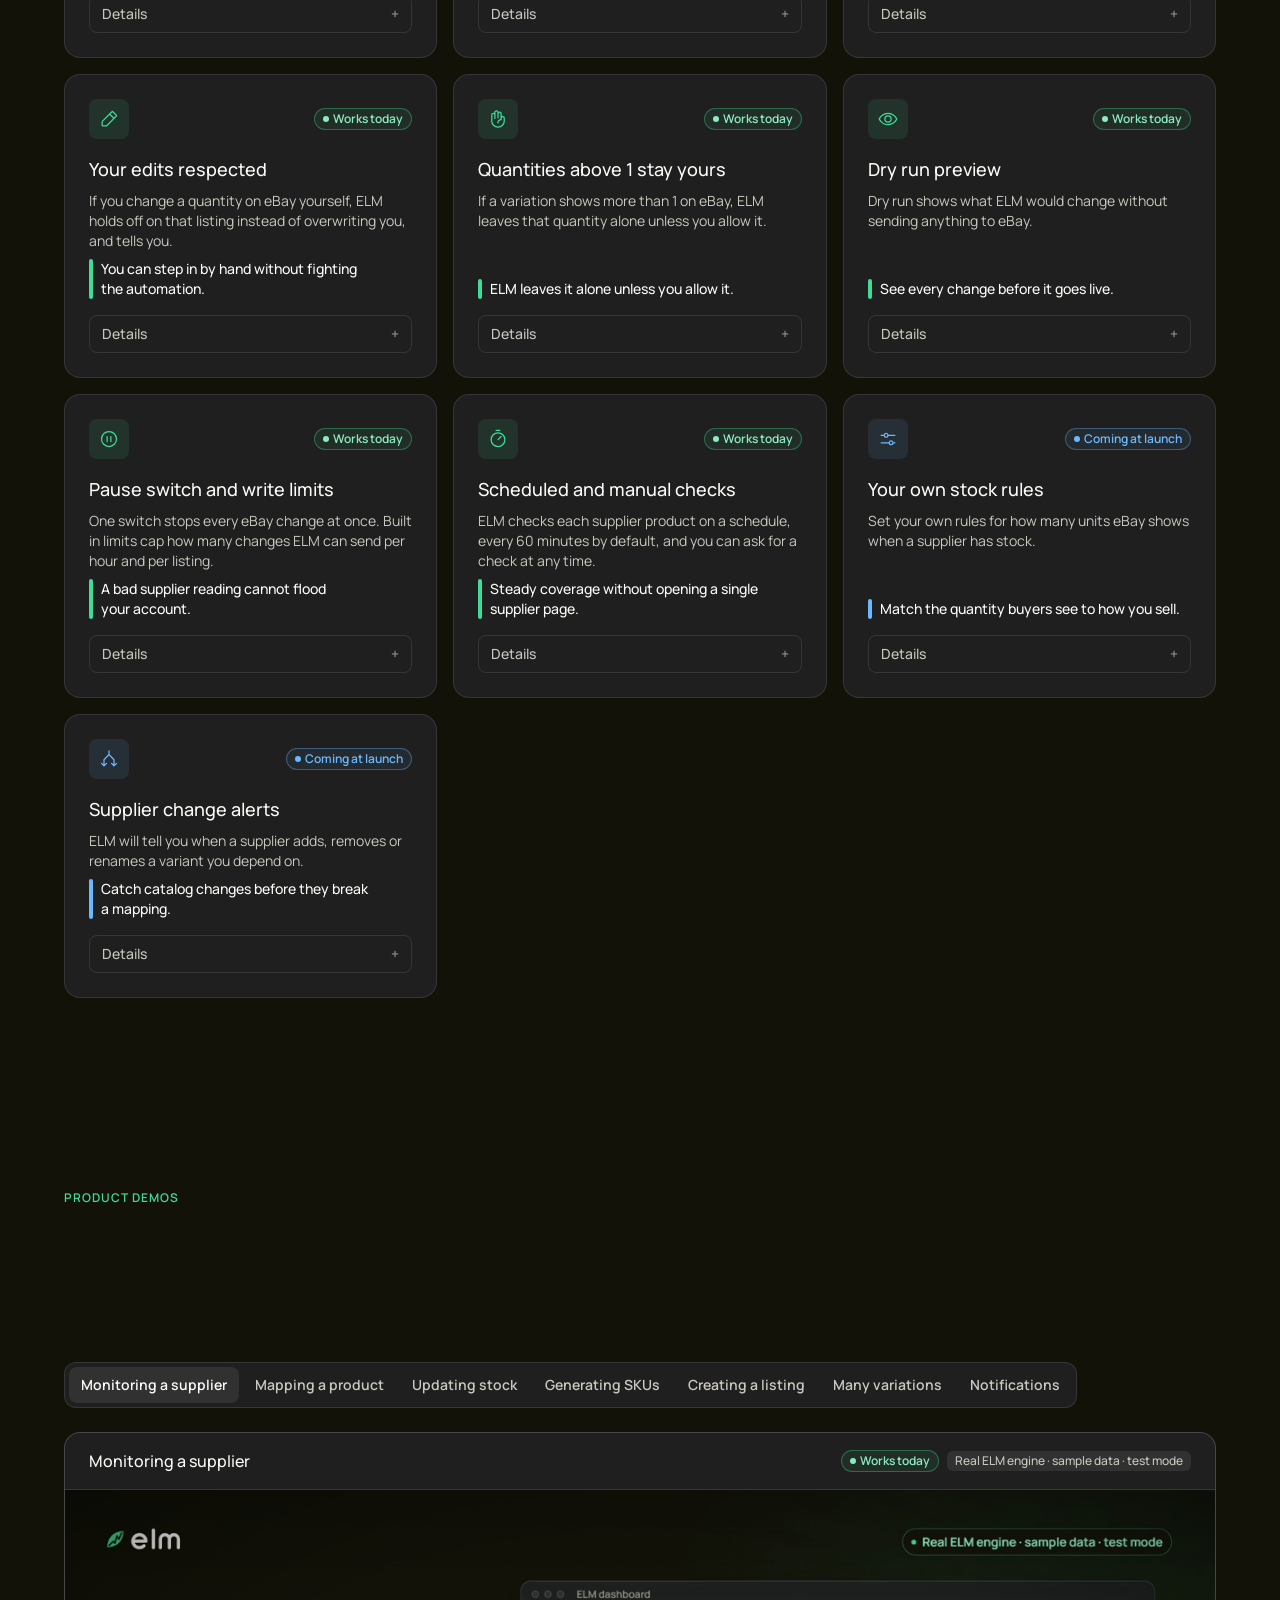
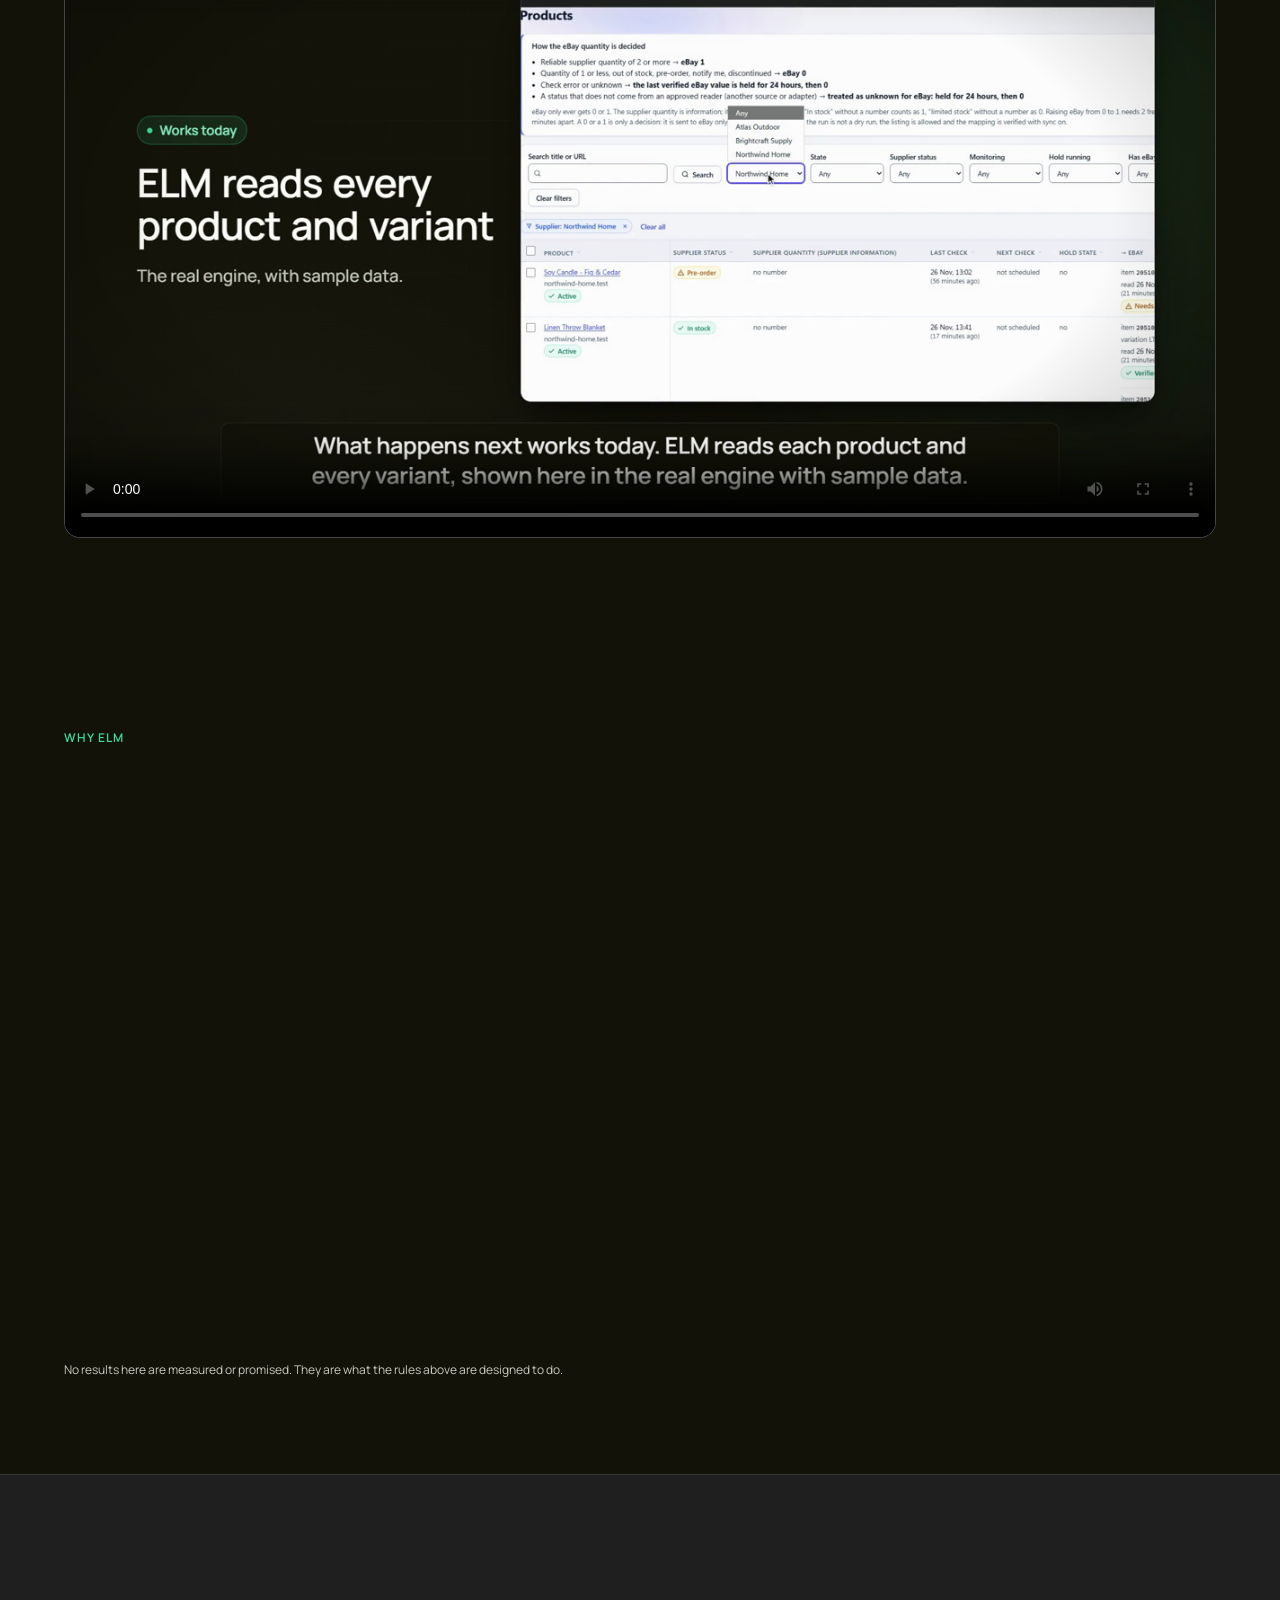
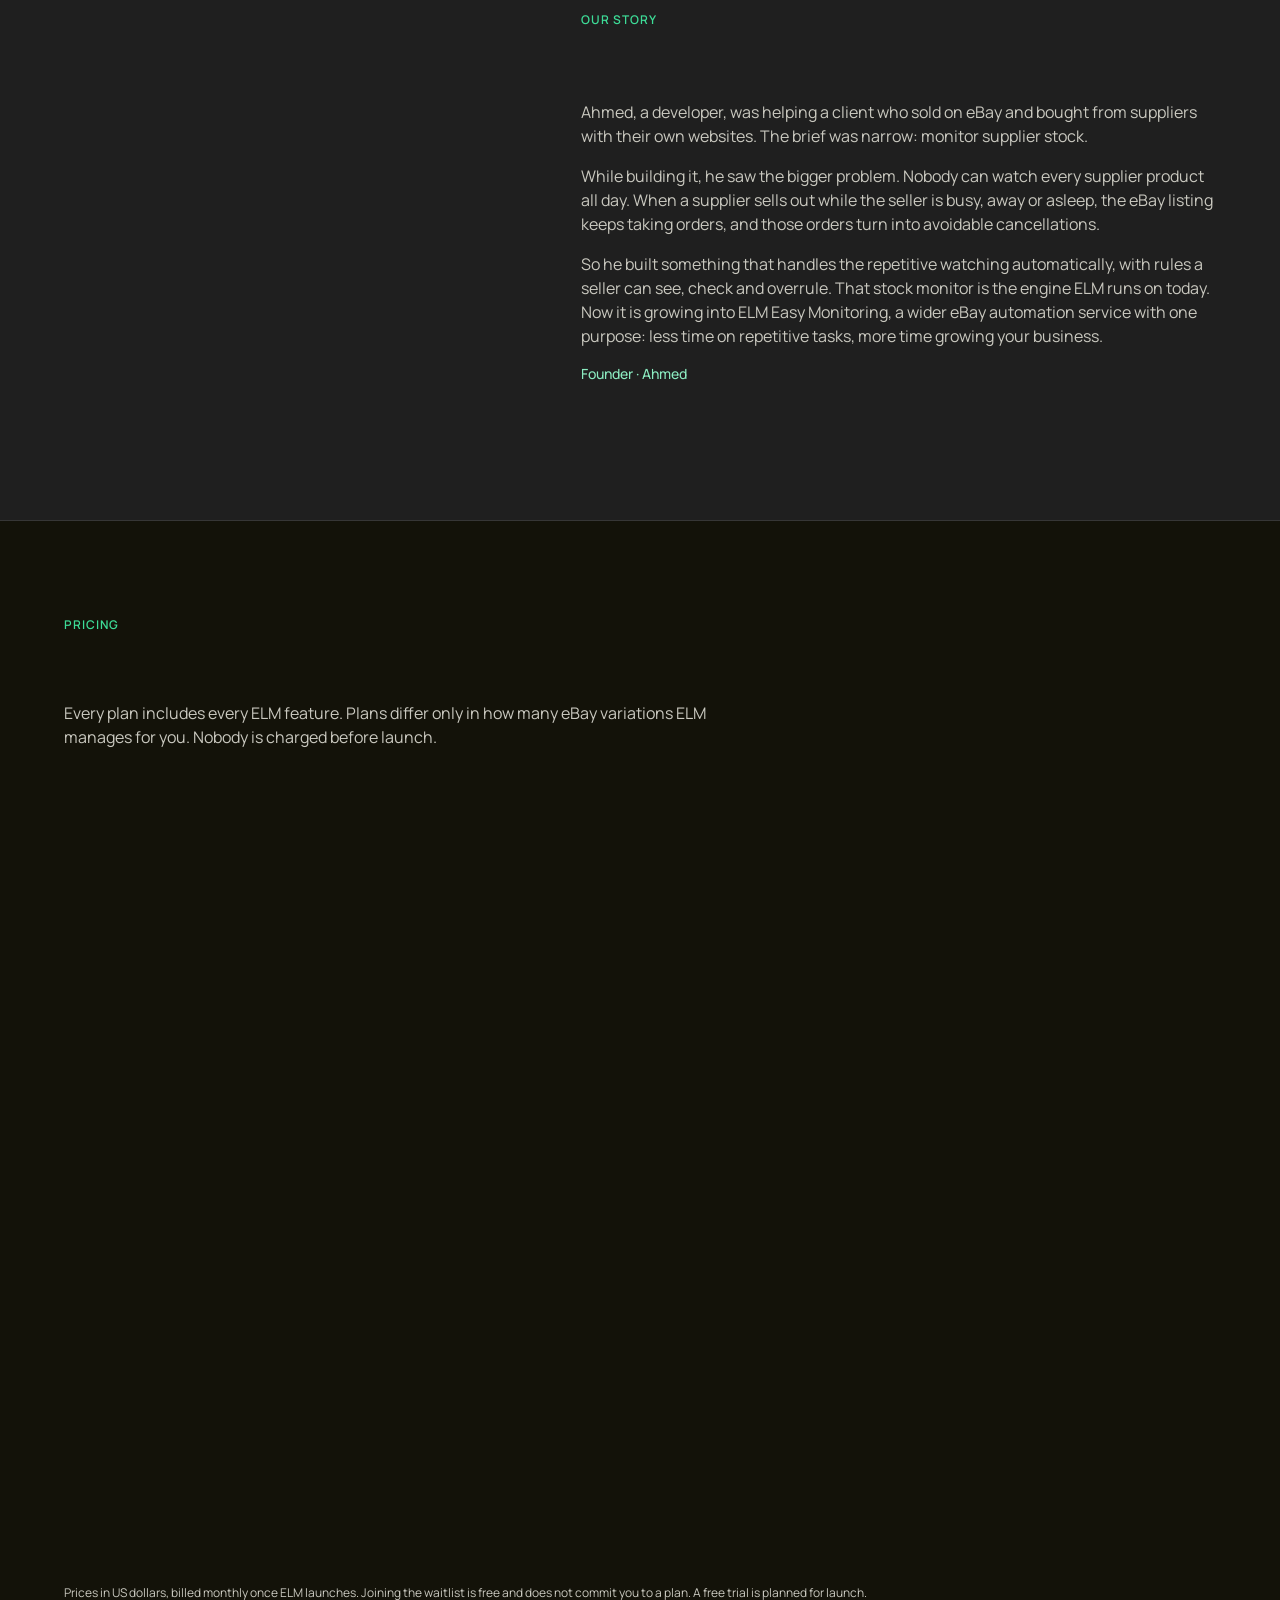
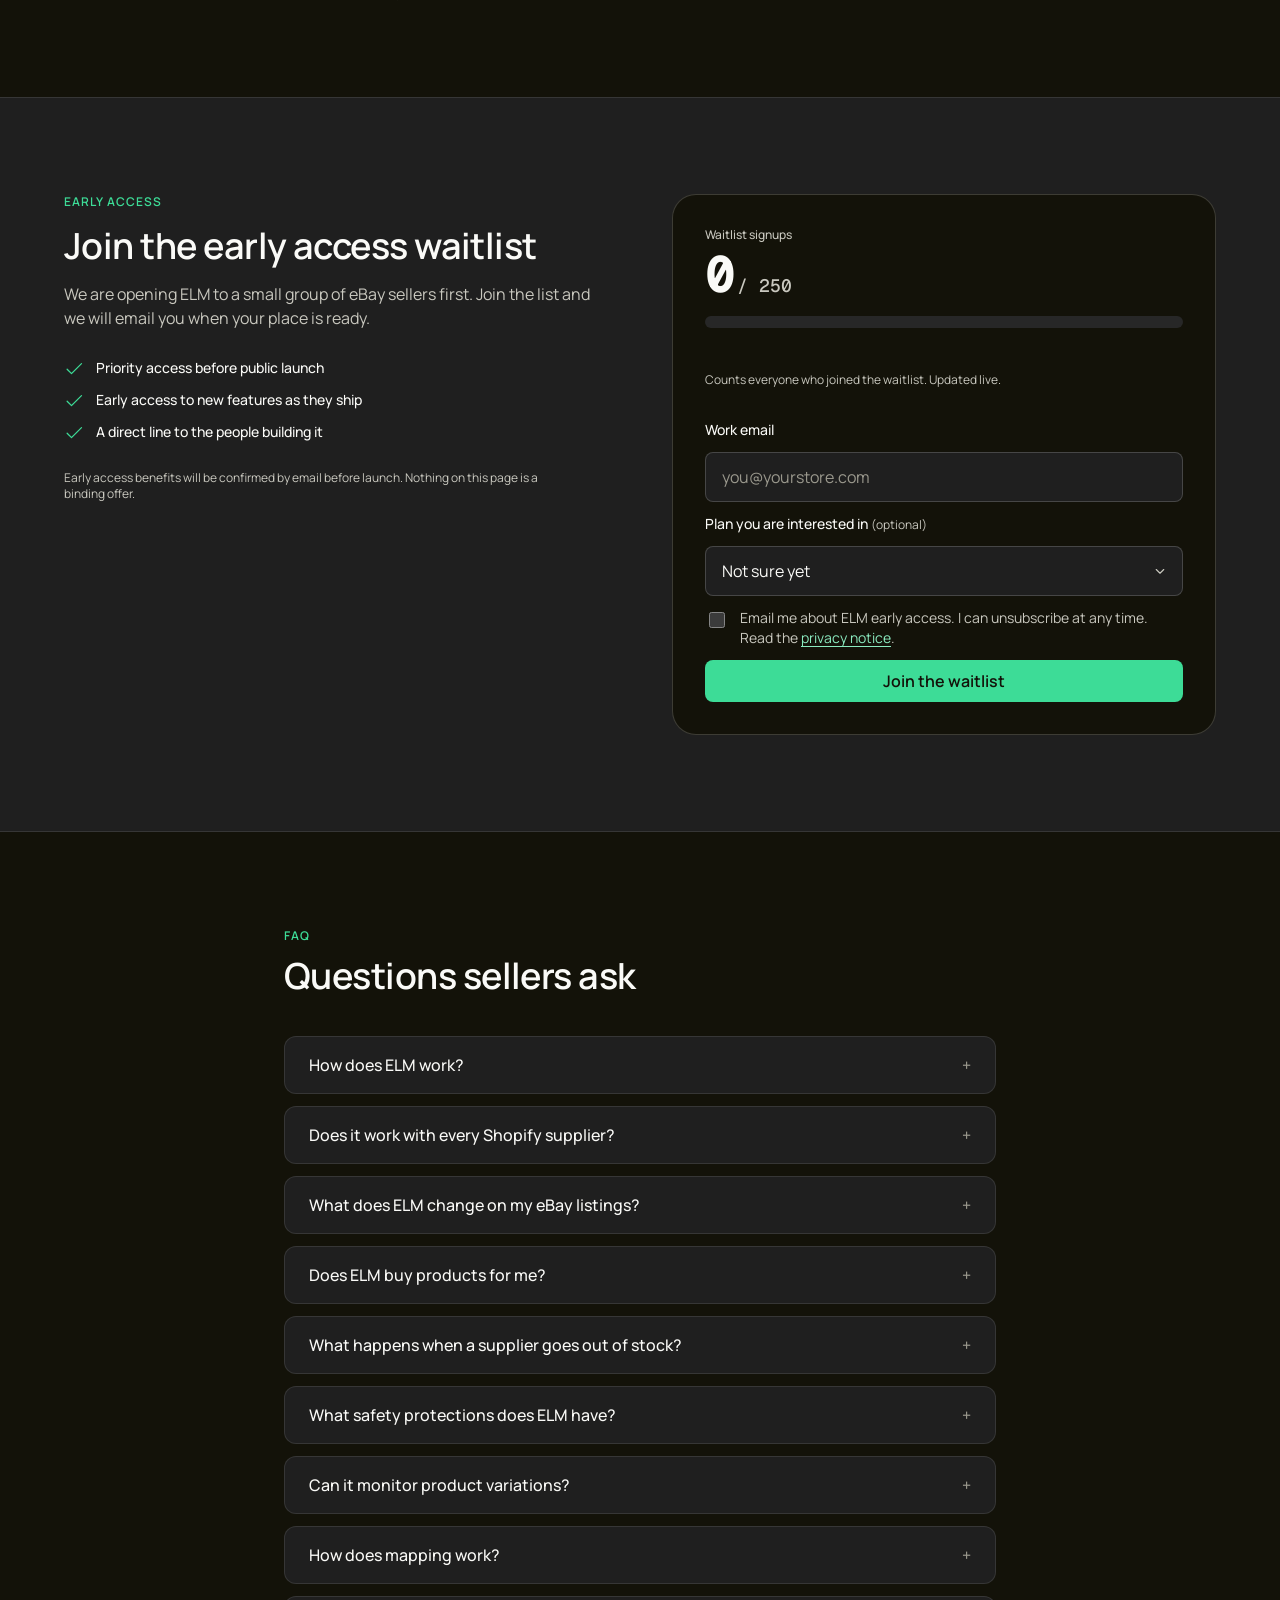
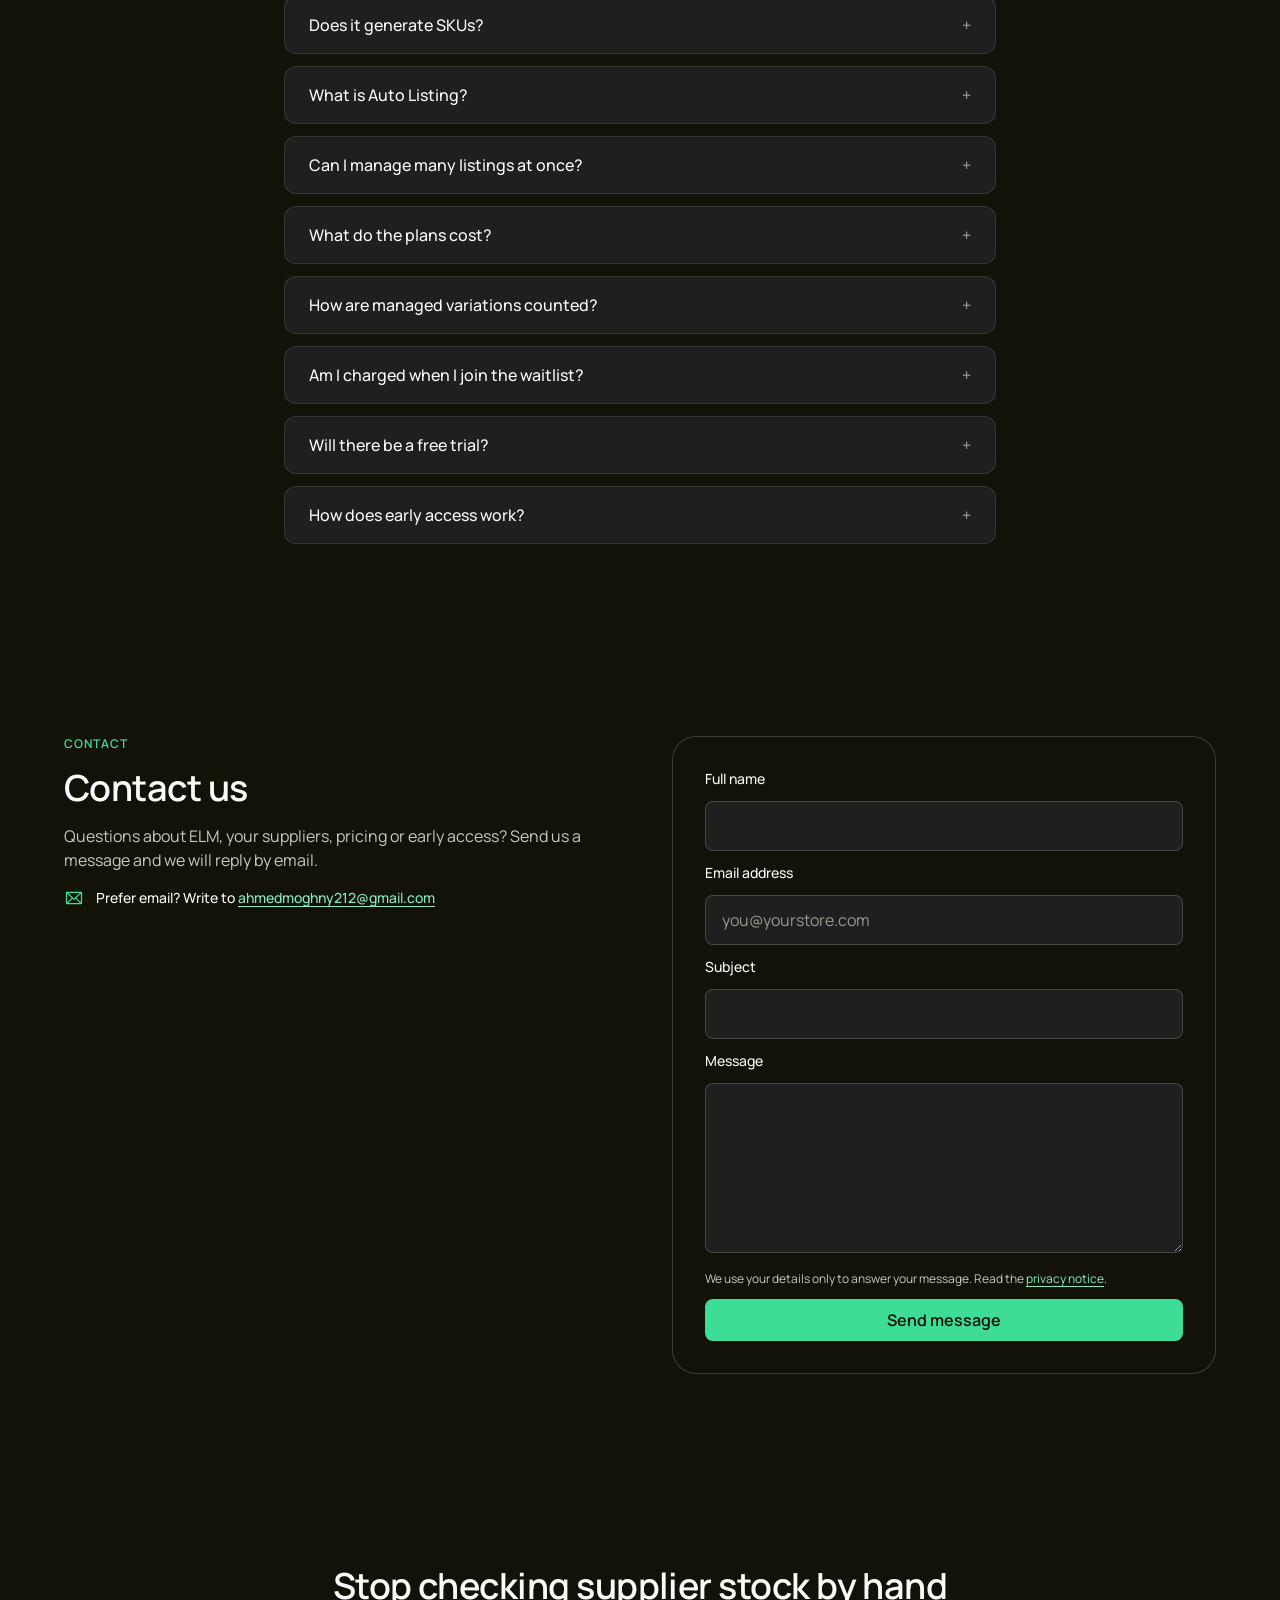
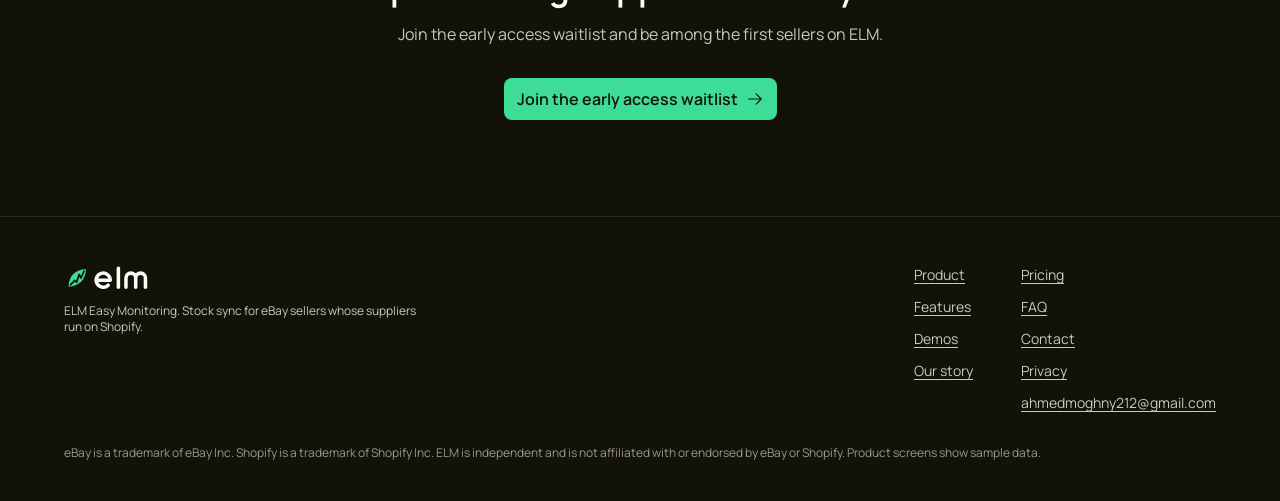
==== commit 330a5a69: "Waitlist alert: contact-form field format for reliable delivery" ====
--- a/index.html
+++ b/index.html
@@ -28,7 +28,7 @@
   <link rel="preload" href="brand/fonts/manrope-latin-400-normal.woff2" as="font" type="font/woff2" crossorigin>
   <link rel="stylesheet" href="brand/tokens.css?v=a36fa9bd77">
   <link rel="stylesheet" href="static/css/site.css?v=0f88d9691d">
-  <script src="static/js/site.js?v=e0a5dc1856" defer></script>
+  <script src="static/js/site.js?v=ee1be5f469" defer></script>
   <script type="application/ld+json">{"@context": "https://schema.org", "@type": "FAQPage", "mainEntity": [{"@type": "Question", "name": "How does ELM work?", "acceptedAnswer": {"@type": "Answer", "text": "You link each eBay variation to the supplier variant it depends on. ELM then checks the supplier's Shopify store on a schedule, every 60 minutes by default. When a variant sells out, it sets the matching eBay quantity to 0, and when a restock is confirmed by a second check, it sets it back to 1. Every change is read back from eBay and recorded with its reason."}}, {"@type": "Question", "name": "Does it work with every Shopify supplier?", "acceptedAnswer": {"@type": "Answer", "text": "ELM is built for suppliers whose online stores run on Shopify, and it reads each product's live data. It cannot promise every store: some hide stock levels or block automated checks. When a store cannot be read reliably, ELM shows the failed check and its reason instead of guessing, and it never tries to get around a block."}}, {"@type": "Question", "name": "What does ELM change on my eBay listings?", "acceptedAnswer": {"@type": "Answer", "text": "Only the available quantity, and only to 0 or 1 per variation. ELM never ends, deletes or reprices your listings. If a variation shows more than 1, ELM leaves that quantity alone unless you allow it. Today it works with fixed price, Good 'Til Cancelled listings; auctions are not supported."}}, {"@type": "Question", "name": "Does ELM buy products for me?", "acceptedAnswer": {"@type": "Answer", "text": "No. ELM never buys from your suppliers or completes a checkout. Purchasing stays with you, and you are responsible for following eBay's selling policies."}}, {"@type": "Question", "name": "What happens when a supplier goes out of stock?", "acceptedAnswer": {"@type": "Answer", "text": "On that check ELM sets the matching eBay quantity to 0 and records why. It first checks that eBay's Out-of-Stock Control is on, so the listing stays live while sold out. When the supplier restocks, ELM confirms it with a second check before selling again. If a check simply fails, ELM holds the last known quantity for a set time instead of zeroing your listing."}}, {"@type": "Question", "name": "What safety protections does ELM have?", "acceptedAnswer": {"@type": "Answer", "text": "You can start in dry run and see every change before anything is sent to eBay. A failed check holds the last quantity for a set window, 24 hours by default, instead of zeroing your listing. If you change a quantity on eBay yourself, ELM holds off on that listing for 24 hours and tells you. One switch pauses every eBay change, and built in limits cap how many changes ELM can send per hour and per listing."}}, {"@type": "Question", "name": "Can it monitor product variations?", "acceptedAnswer": {"@type": "Answer", "text": "Yes, and this works today. Every check and every stock change is per variation, so one size or color can sell out without touching the others."}}, {"@type": "Question", "name": "How does mapping work?", "acceptedAnswer": {"@type": "Answer", "text": "Today you link each eBay variation to its supplier variant, and ELM suggests the link when your eBay SKU and the supplier SKU match exactly. Only a mapping you have verified can change your eBay stock. Coming at launch: matching by option values and title, match suggestions within the supplier stores you add, and bulk accept, with uncertain matches sent to a review queue."}}, {"@type": "Question", "name": "Does it generate SKUs?", "acceptedAnswer": {"@type": "Answer", "text": "Automatic SKU generation is coming at launch: ELM will generate a consistent SKU for every variation that does not have one. Today ELM reads the SKUs you already have, suggests mappings when they match exactly, and flags missing or duplicate SKUs so they stay out of sync until you fix them."}}, {"@type": "Question", "name": "What is Auto Listing?", "acceptedAnswer": {"@type": "Answer", "text": "Auto Listing is coming at launch and is not available yet. You will browse a supplier's catalog, filter by supplier price and choose products, and ELM will prepare eBay listing drafts with variations, images matched to each variation and SKUs. You review each draft, and ELM publishes it to eBay only when you approve. Eligible new listings are then connected to stock sync. Use only images and descriptions you have the right to use."}}, {"@type": "Question", "name": "Can I manage many listings at once?", "acceptedAnswer": {"@type": "Answer", "text": "Monitoring and sync already run across all mapped listings, and you can delete up to 200 products from ELM at once with a preview first. Bulk import, bulk mapping and bulk actions on listings arrive at launch."}}, {"@type": "Question", "name": "What do the plans cost?", "acceptedAnswer": {"@type": "Answer", "text": "Starter is $19 a month for up to 100 managed variations, Growth is $39 for 300, Pro is $79 for 1,000 and Business is $149 for 3,000. Every plan includes every feature; plans differ only in how many variations ELM manages for you."}}, {"@type": "Question", "name": "How are managed variations counted?", "acceptedAnswer": {"@type": "Answer", "text": "Each eBay variation ELM manages counts as one, and a single item listing counts as one. A listing with 50 variations counts as 50. Your plan limit applies to the total across all your active listings."}}, {"@type": "Question", "name": "Am I charged when I join the waitlist?", "acceptedAnswer": {"@type": "Answer", "text": "No. Joining is free, and picking a plan only tells us what fits your store. Nothing is charged before launch, and you choose your plan when your access is ready."}}, {"@type": "Question", "name": "Will there be a free trial?", "acceptedAnswer": {"@type": "Answer", "text": "Yes, a free trial is planned for launch. Its length will be announced before launch."}}, {"@type": "Question", "name": "How does early access work?", "acceptedAnswer": {"@type": "Answer", "text": "Join the waitlist with your email. We will invite sellers in small groups before public launch and email you when your place is ready. Early access benefits will be confirmed by email before launch."}}]}</script>
 </head>
 <body>
